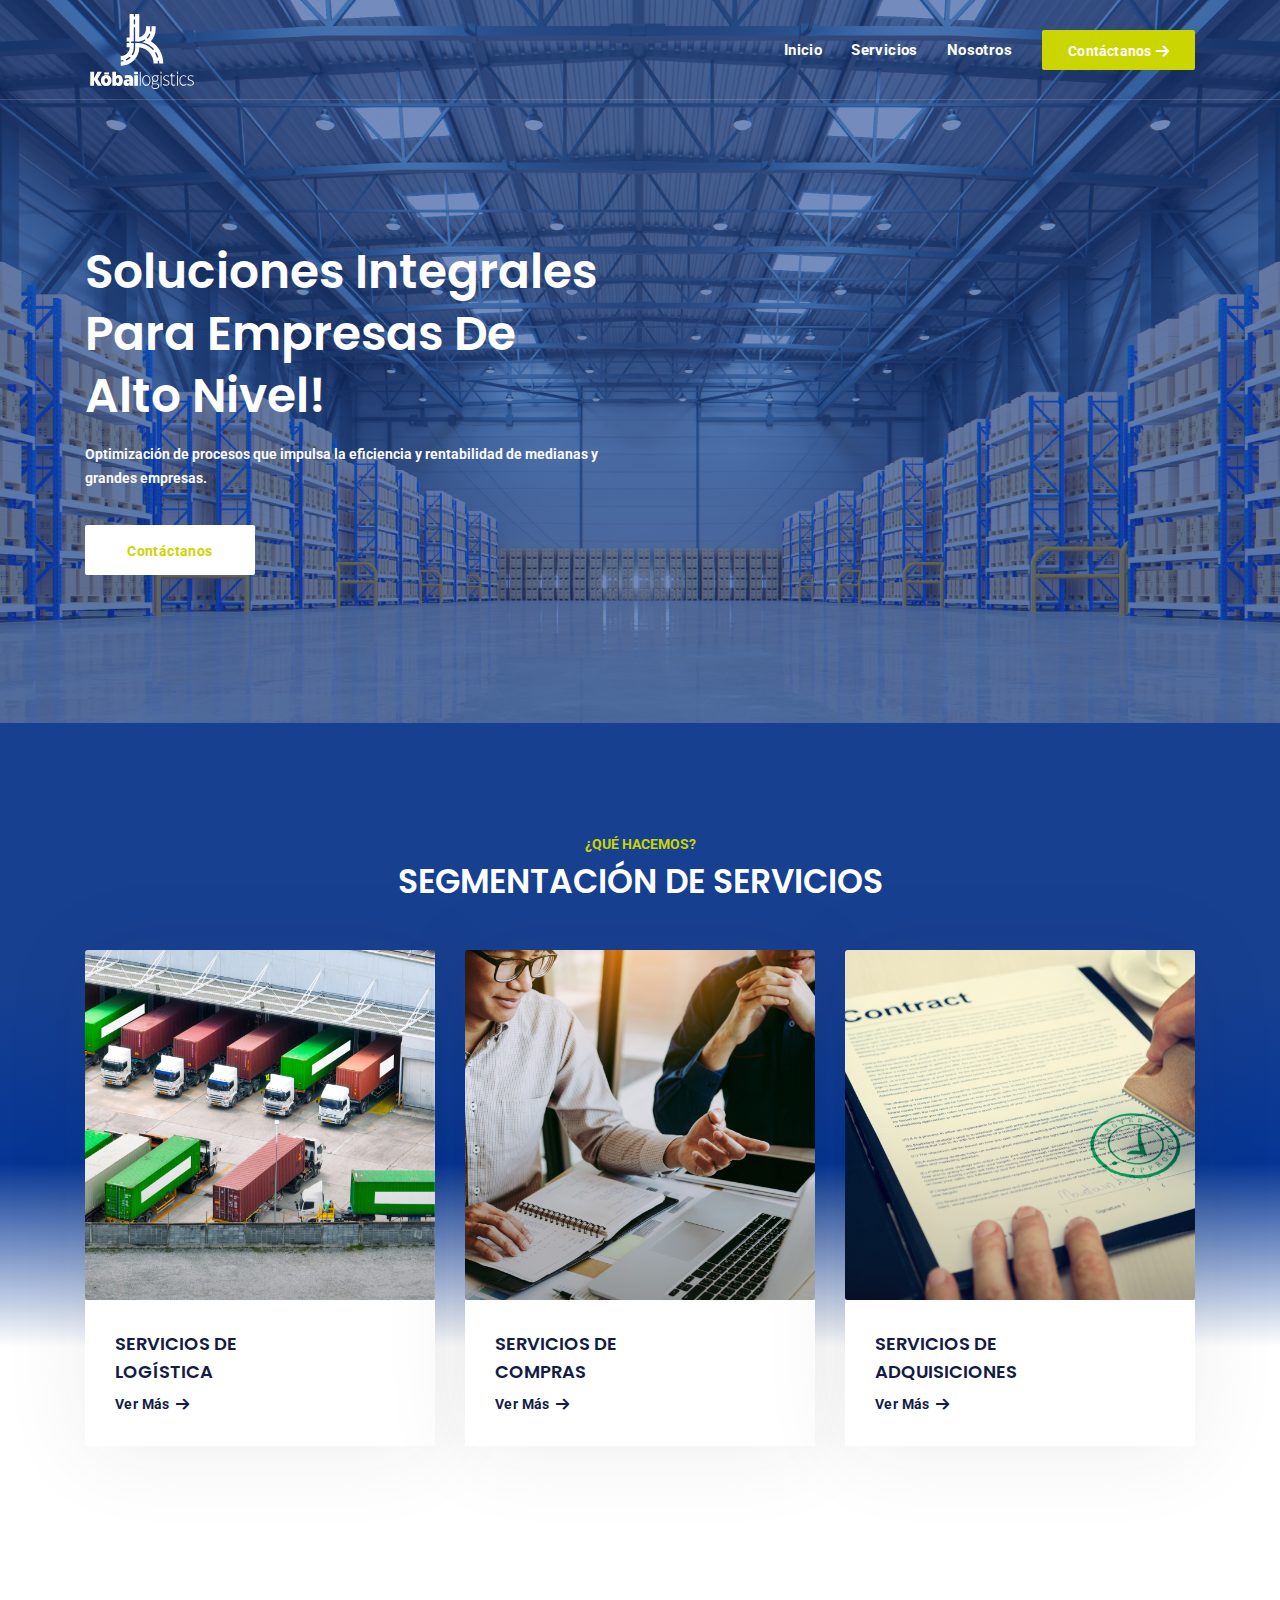
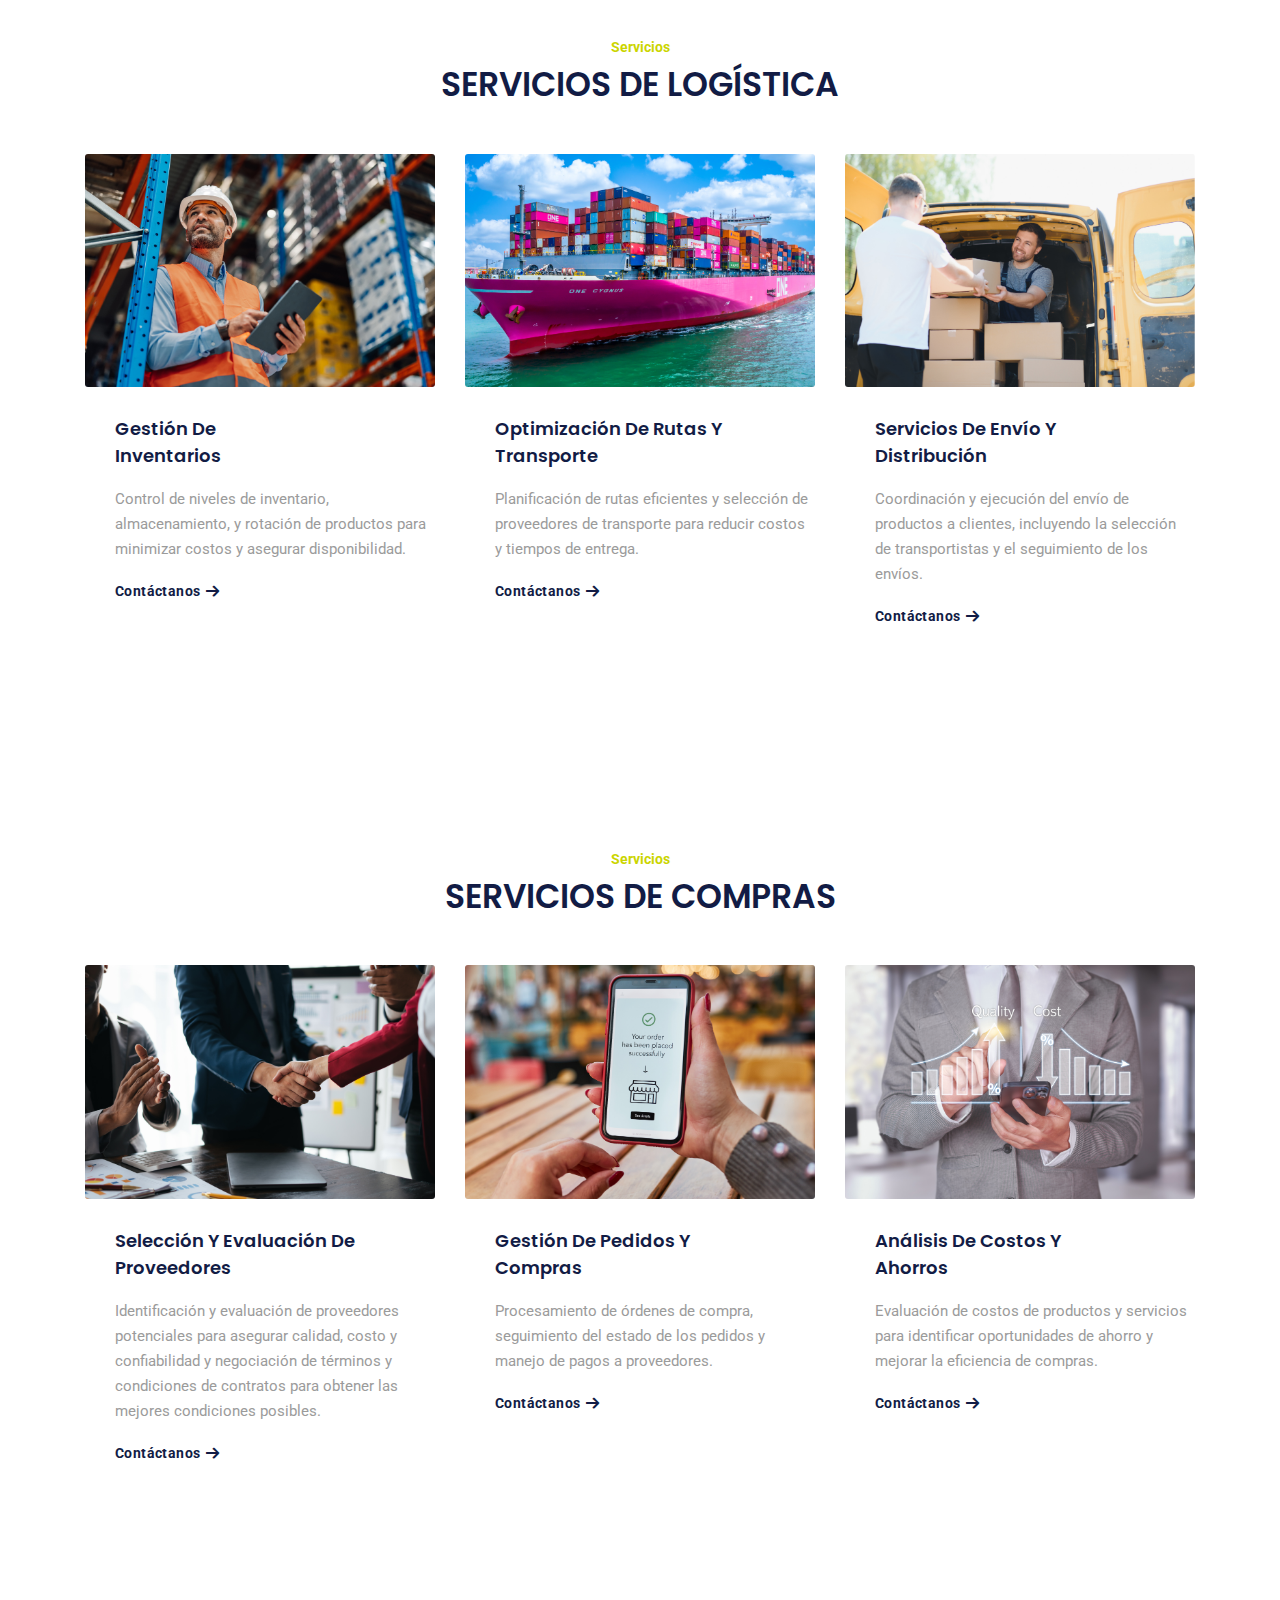
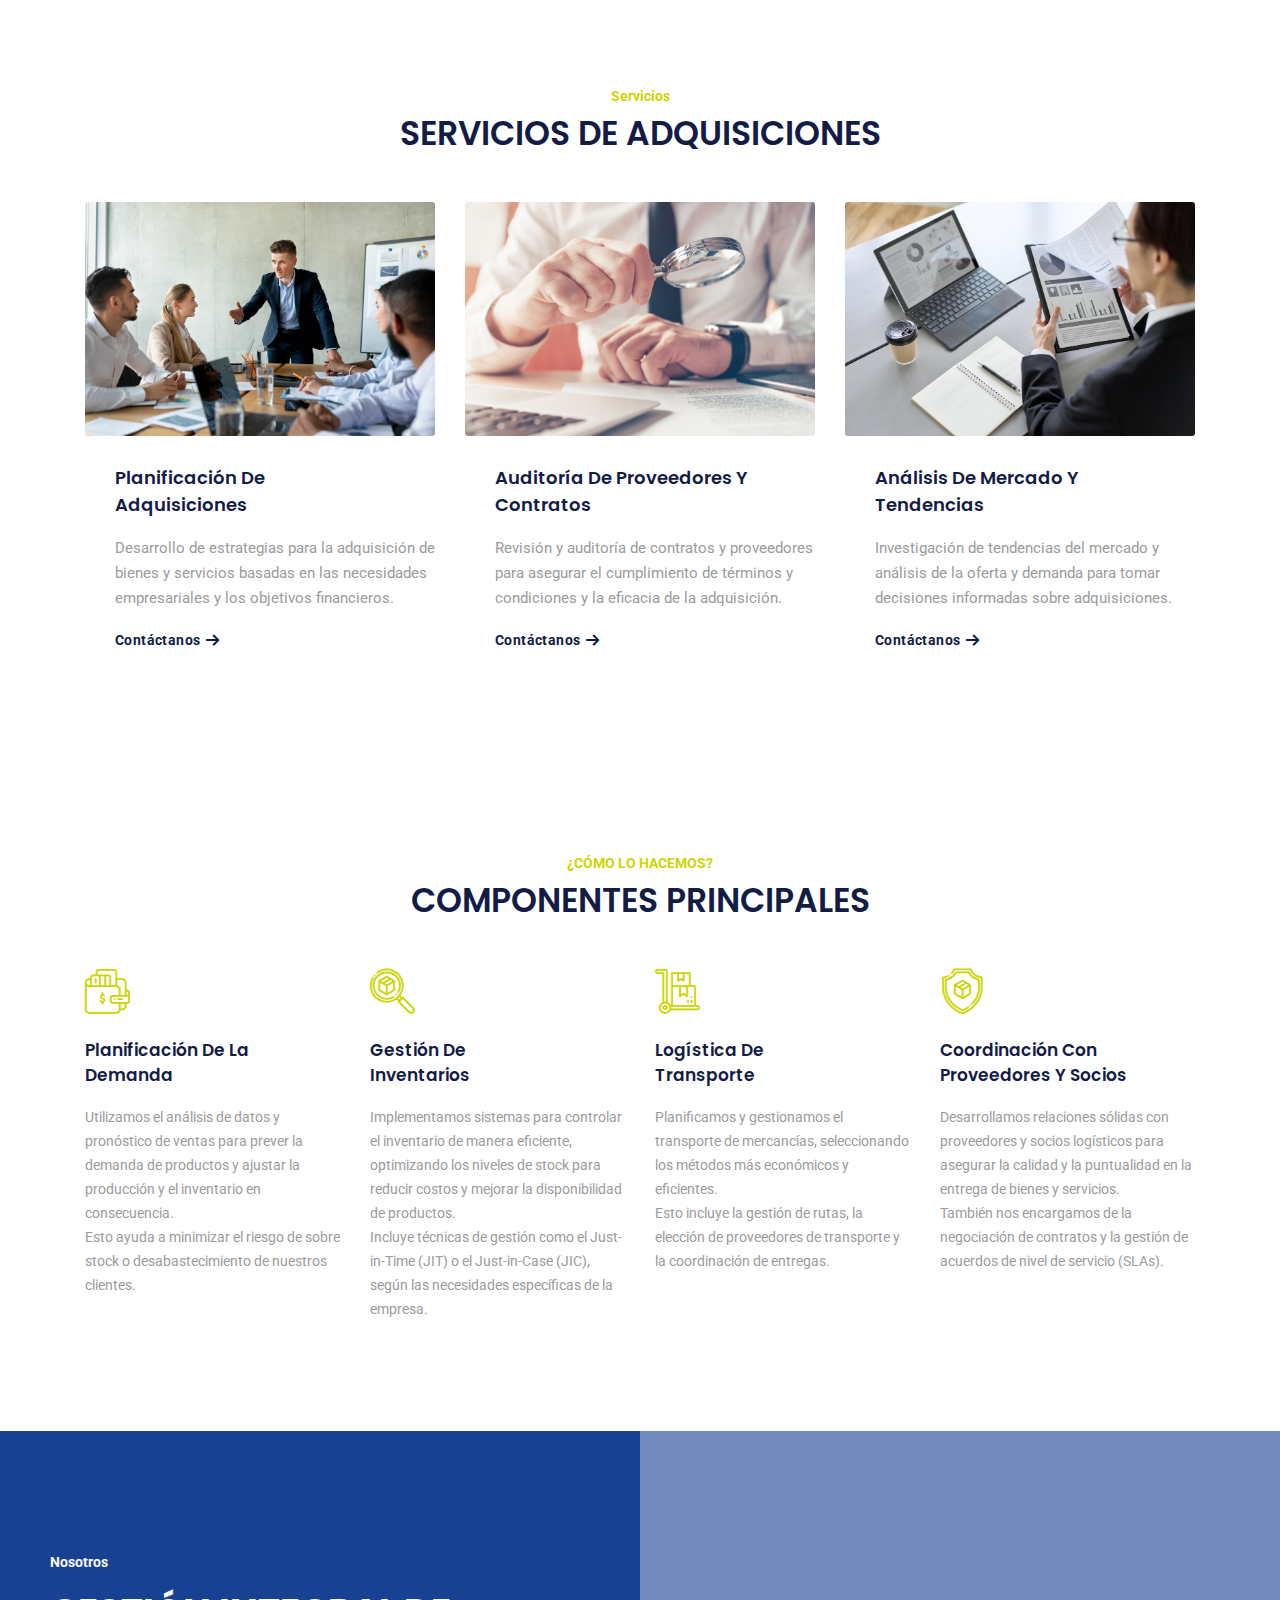
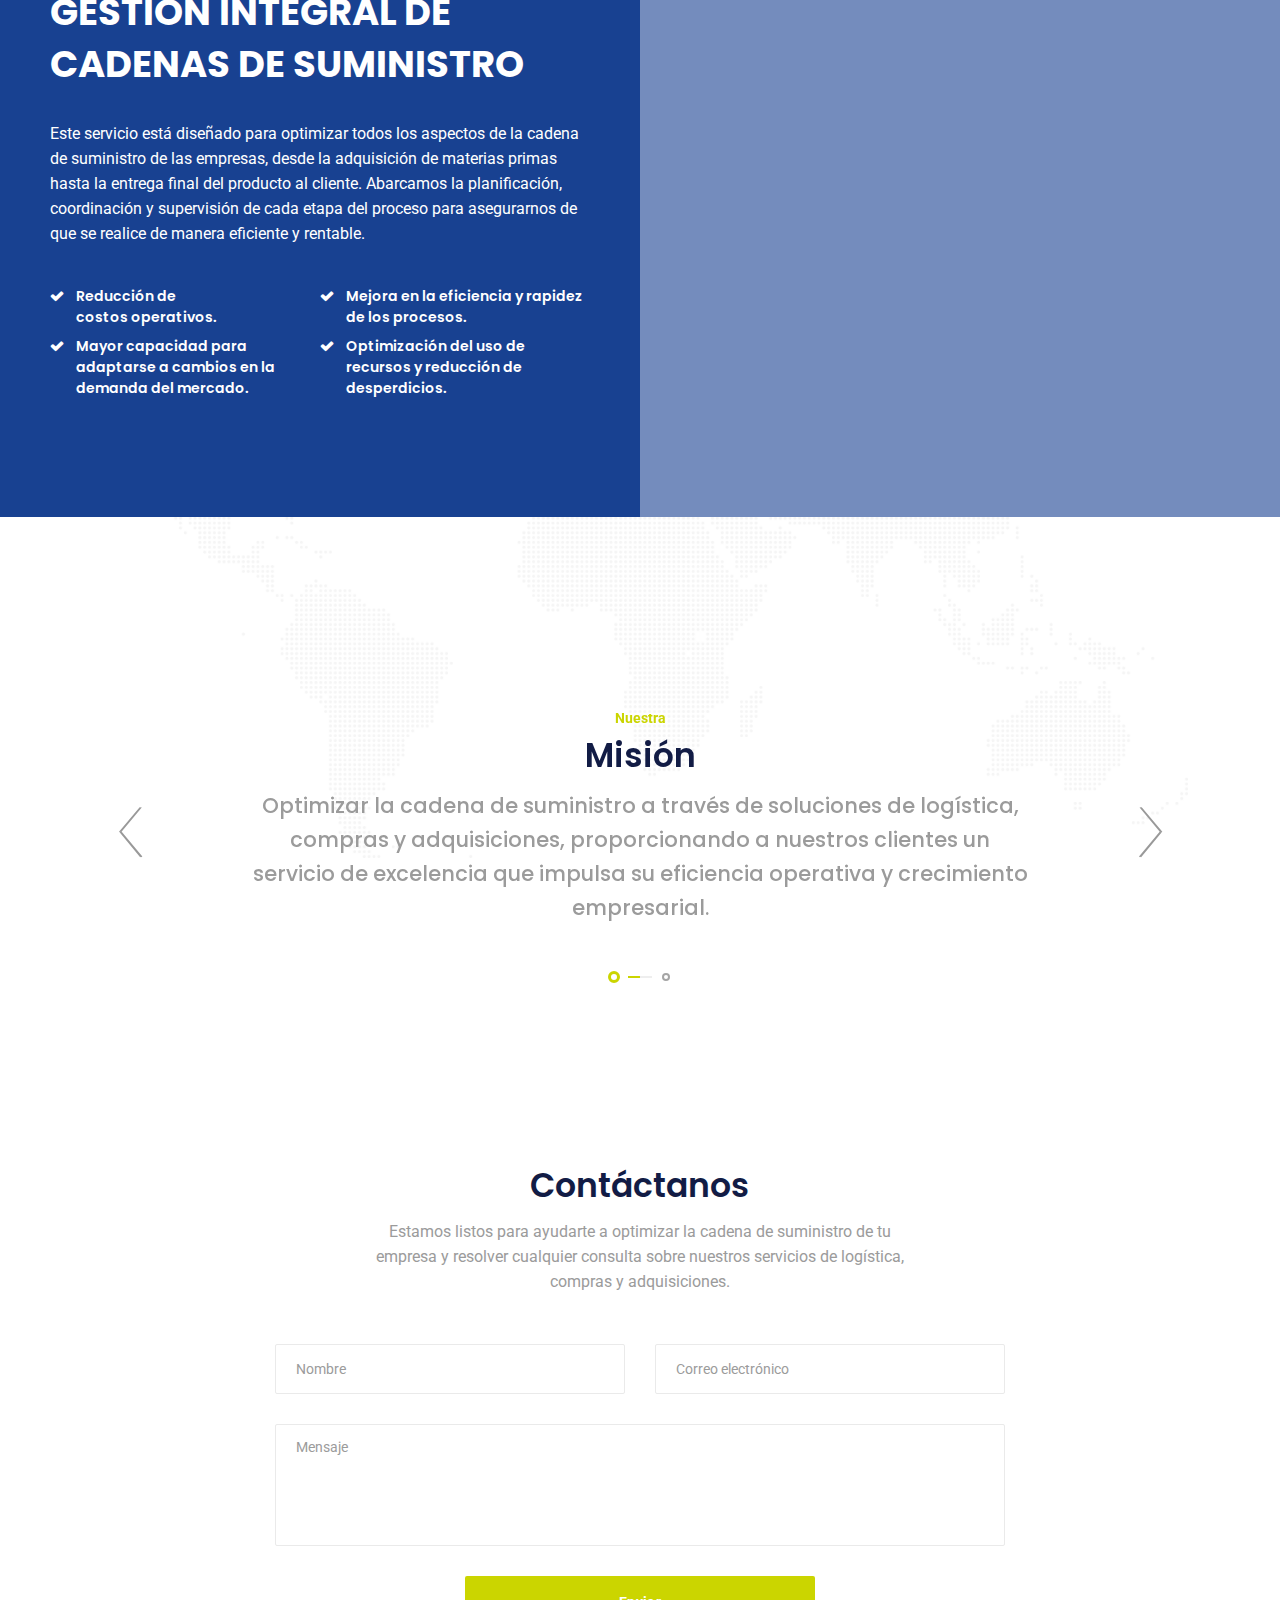
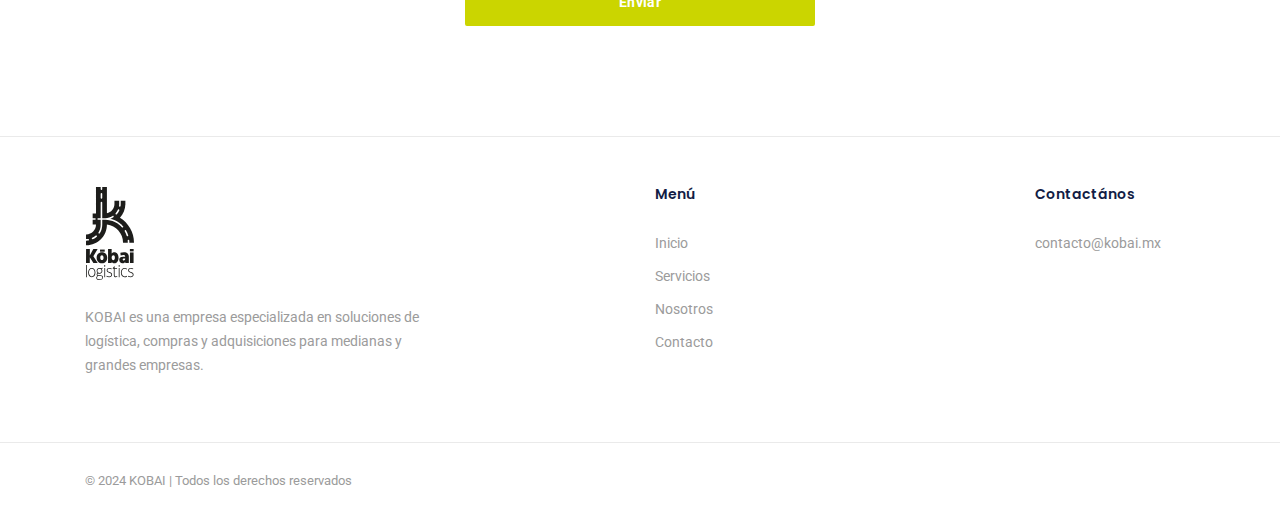
==== index.html @ d0065b86 "Merge branch 'main' of https://github.com/emahdev/Kobai" ====
<!DOCTYPE html>
<html lang="es">

<head>
  <meta charset="UTF-8" />
  <meta name="viewport" content="width=device-width, initial-scale=1.0" />
  <meta http-equiv="X-UA-Compatible" content="ie=edge" />

  <!-- ======== Page title ============ -->
  <title>KOBAI | LOGÍSTICA, COMPRAS Y ADQUISICIONES</title>

  <!-- Author & description -->
  <meta name="author" content="KOBAI | LOGÍSTICA, COMPRAS Y ADQUISICIONES">
  <meta name="description" content="KOBAI es una empresa especializada en soluciones de logística, compras y adquisiciones para medianas y grandes empresas. Optimizamos la cadena de suministro para reducir costos y mejorar la eficiencia operativa de nuestros clientes.">

 
  <!-- Favicons -->
  <link rel="apple-touch-icon" sizes="57x57" href="assets/images/favicon/apple-icon-57x57.png">
  <link rel="apple-touch-icon" sizes="60x60" href="assets/images/favicon/apple-icon-60x60.png">
  <link rel="apple-touch-icon" sizes="72x72" href="assets/images/favicon/apple-icon-72x72.png">
  <link rel="apple-touch-icon" sizes="76x76" href="assets/images/favicon/apple-icon-76x76.png">
  <link rel="apple-touch-icon" sizes="114x114" href="assets/images/favicon/apple-icon-114x114.png">
  <link rel="apple-touch-icon" sizes="120x120" href="assets/images/favicon/apple-icon-120x120.png">
  <link rel="apple-touch-icon" sizes="144x144" href="assets/images/favicon/apple-icon-144x144.png">
  <link rel="apple-touch-icon" sizes="152x152" href="assets/images/favicon/apple-icon-152x152.png">
  <link rel="apple-touch-icon" sizes="180x180" href="assets/images/favicon/apple-icon-180x180.png">
  <link rel="icon" type="image/png" sizes="192x192"  href="assets/images/favicon/android-icon-192x192.png">
  <link rel="icon" type="image/png" sizes="32x32" href="assets/images/favicon/favicon-32x32.png">
  <link rel="icon" type="image/png" sizes="96x96" href="assets/images/favicon/favicon-96x96.png">
  <link rel="icon" type="image/png" sizes="16x16" href="assets/images/favicon/favicon-16x16.png">
  <link rel="manifest" href="assets/images/favicon/manifest.json">
  <meta name="msapplication-TileColor" content="#ffffff">
  <meta name="msapplication-TileImage" content="assets/images/favicon/ms-icon-144x144.png">
  <meta name="theme-color" content="#ffffff">


  <link rel="stylesheet"
    href="https://fonts.googleapis.com/css?family=Roboto:400,500,700%7cPoppins:400,600,700&display=swap">
  <link rel="stylesheet" href="assets/css/libraries.css" />
  <link rel="stylesheet" href="assets/css/style.css" />
</head>

<body>
  <div class="wrapper">
    <!-- =========================
        Header
    =========================== -->
    <header id="header" class="header header-transparent">
      <nav class="navbar navbar-expand-lg sticky-navbar">
        <div class="container">
          <a class="navbar-brand" href="index.html">
            <img src="assets/images/logo/logo-light.svg" class="logo-light" alt="logo">
            <img src="assets/images/logo/logo-dark.svg" class="logo-dark" alt="logo">
          </a>
          <button class="navbar-toggler" type="button">
            <span class="menu-lines"><span></span></span>
          </button>
          <div class="collapse navbar-collapse" id="mainNavigation">
            <ul class="navbar-nav ml-auto">
              <li class="nav__item with-dropdown">
                <a href="index.html" class="dropdown-toggle nav__item-link">Inicio</a>
              </li><!-- /.nav-item -->
              <li class="nav__item with-dropdown">
                <a href="#servicios" class="dropdown-toggle nav__item-link">Servicios</a>
              </li><!-- /.nav-item -->
              <li class="nav__item with-dropdown">
                <a href="#nosotros" class="dropdown-toggle nav__item-link">Nosotros</a>
              </li><!-- /.nav-item -->
            </ul><!-- /.navbar-nav -->
          </div><!-- /.navbar-collapse -->
          <div class="navbar-modules">
            <ul class="modules__wrapper d-flex align-items-center list-unstyled">
              <li class="d-none d-lg-block">
                <a href="#contacto" class="module__btn btn__request btn">
                  <span>Contáctanos</span><i class="icon-arrow-right"></i>
                </a>
              </li>
            </ul><!-- /.modules-wrapper -->
          </div><!-- /.navbar-modules -->
        </div><!-- /.container -->
      </nav><!-- /.navabr -->
    </header><!-- /.Header -->

    <!-- ========================
       page title 
    =========================== -->
    <section id="page-title" class="page-title page-title-layout2 bg-overlay bg-parallax">
      <div class="bg-img"><img src="assets/images/page-titles/7.jpg" alt="background"></div>
      <div class="container">
        <div class="row">
          <div class="col-sm-12 col-md-12 col-lg-8">
            <h1 class="pagetitle__heading">Soluciones integrales <br> para empresas de <br> alto nivel!</h1>
            <p class="pagetitle__desc">Optimización de procesos que impulsa la eficiencia y rentabilidad de medianas y <br> grandes empresas.</p>
            <a href="#contacto" class="btn btn__white">Contáctanos</a>
          </div><!-- /.col-lg-12 -->
        </div><!-- /.row -->
      </div><!-- /.container -->
    </section><!-- /.page-title -->


    <!-- =========================== 
      SERVICIOS
    ============================= -->
    <section id="servicios" class="projects projects-grid projects-grid-layout2 pb-50">
      <div class="projects-bg bg-overlay bg-overlay-gradient-secondary-2">
        <div class=" bg-img"><img src="assets/images/backgrounds/4.jpg" alt="background"></div>
      </div>
      <div class="container">
        <div class="row">
          <div class="col-sm-12 col-md-12 col-lg-6 offset-lg-3">
            <div class="heading heading-white text-center mb-50">
              <span class="heading__subtitle color-theme">¿QUÉ HACEMOS?</span>
              <h2 class="heading__title">SEGMENTACIÓN DE SERVICIOS</h2>
              <!-- <p class="heading__desc">We presents the following case studies that exemplify the type of solutions and
                services we are providing across our customer base.</p> -->
            </div><!-- /.heading -->
          </div><!-- /.col-lg-6 -->
        </div><!-- /.row -->
        <div class="row">
          <!-- project item #1 -->
          <div class="col-sm-12 col-md-4 col-lg-4">
            <div class="project-item">
              <div class="project__img">
                <img src="assets/images/case-studies/grid/1.jpg" alt="project img">

              </div><!-- /.project-img -->
              <div class="project__content">
                <h4 class="project__title"><a href="#ser-log">SERVICIOS DE <br> LOGÍSTICA</a></h4>
                <!-- <p class="project__desc">Control de niveles de inventario, almacenamiento, y rotación de productos para minimizar costos y asegurar disponibilidad.</p> -->
                <a href="#ser-log" class="btn btn__secondary btn__link">
                  <span>Ver más</span><i class="icon-arrow-right"></i>
                </a>
              </div><!-- /.project-content -->
            </div><!-- /.project-item -->
          </div><!-- /.col-lg-4 -->
          <!-- project item #2 -->
          <div class="col-sm-12 col-md-4 col-lg-4">
            <div class="project-item">
              <div class="project__img">
                <img src="assets/images/case-studies/grid/2.jpg" alt="project img">

              </div><!-- /.project-img -->
              <div class="project__content">
                <h4 class="project__title"><a href="#ser-com">SERVICIOS DE <br> COMPRAS</a></h4>
                <!-- <p class="project__desc">Planificación de rutas de transporte eficientes y selección de proveedores de transporte para reducir costos y tiempos de entrega.</p> -->
                <a href="#ser-com" class="btn btn__secondary btn__link">
                  <span>Ver más</span><i class="icon-arrow-right"></i>
                </a>
              </div><!-- /.project-content -->
            </div><!-- /.project-item -->
          </div><!-- /.col-lg-4 -->
          <!-- project item #3 -->
          <div class="col-sm-12 col-md-4 col-lg-4">
            <div class="project-item">
              <div class="project__img">
                <img src="assets/images/case-studies/grid/3.jpg" alt="project img">

              </div><!-- /.project-img -->
              <div class="project__content">
                <h4 class="project__title"><a href="#ser-adq">SERVICIOS DE <br> ADQUISICIONES</a></h4>
                <!-- <p class="project__desc">Coordinación y ejecución del envío de productos a clientes, incluyendo la selección de transportistas y el seguimiento de los envíos.</p> -->
                <a href="#ser-adq" class="btn btn__secondary btn__link">
                  <span>Ver más</span><i class="icon-arrow-right"></i>
                </a>
              </div><!-- /.project-content -->
            </div><!-- /.project-item -->
          </div><!-- /.col-lg-4 -->
        </div><!-- /.row -->
      </div><!-- /.container -->
    </section><!-- /.projects Grid layout 2  -->

    <!-- ======================
      SERVICIOS DE LOGÍSTICA
    ========================= -->
    <section id="ser-log" class="blog blog-grid pb-60">
      <div class="container">
        <div class="row">
          <div class="col-sm-12 col-md-12 col-lg-6 offset-lg-3">
            <div class="heading text-center mb-50">
              <span class="heading__subtitle">Servicios</span>
              <h2 class="heading__title">SERVICIOS DE LOGÍSTICA</h2>
              <!-- <p class="heading__desc">Follow our latest news and thoughts which focuses exclusively on insight,
                industry trends, top news headlines.</p> -->
            </div><!-- /.heading -->
          </div><!-- /.col-lg-6 -->
        </div><!-- /.row -->
        <div class="row">
          <!-- Blog Item #1 -->
          <div class="col-sm-12 col-md-6 col-lg-4">
            <div class="blog-item">
              <div class="blog__img">
                <a href="#contacto">
                  <img src="assets/images/blog/grid/1.jpg" alt="blog image">
                </a>
              </div><!-- /.entry-img -->
              <div class="blog__content">

                <h4 class="blog__title"><a href="#contacto">Gestión de <br> Inventarios</a></h4>
                <p class="blog__desc">Control de niveles de inventario, almacenamiento, y rotación de productos para minimizar costos y asegurar disponibilidad.
                </p>
                <a href="#contacto" class="btn btn__secondary btn__link">
                  <span>Contáctanos</span><i class="icon-arrow-right"></i>
                </a>
              </div><!-- /.entry-content -->
            </div><!-- /.blog-item -->
          </div><!-- /.col-lg-4 -->
          <!-- Blog Item #2 -->
          <div class="col-sm-12 col-md-6 col-lg-4">
            <div class="blog-item">
              <div class="blog__img">
                <a href="#contacto">
                  <img src="assets/images/blog/grid/2.jpg" alt="blog image">
                </a>
              </div><!-- /.entry-img -->
              <div class="blog__content">
                <h4 class="blog__title"><a href="#contacto">Optimización de Rutas y <br> Transporte</a></h4>
                <p class="blog__desc">Planificación de rutas eficientes y selección de proveedores de transporte para reducir costos y tiempos de entrega.</p>
                <a href="#contacto" class="btn btn__secondary btn__link">
                  <span>Contáctanos</span><i class="icon-arrow-right"></i>
                </a>
              </div><!-- /.entry-content -->
            </div><!-- /.blog-item -->
          </div><!-- /.col-lg-4 -->
          <!-- Blog Item #3 -->
          <div class="col-sm-12 col-md-6 col-lg-4">
            <div class="blog-item">
              <div class="blog__img">
                <a href="#contacto">
                  <img src="assets/images/blog/grid/3.jpg" alt="blog image">
                </a>
              </div><!-- /.entry-img -->
              <div class="blog__content">
                <h4 class="blog__title"><a href="#contacto">Servicios de Envío y <br> Distribución</a></h4>
                <p class="blog__desc">Coordinación y ejecución del envío de productos a clientes, incluyendo la selección de transportistas y el seguimiento de los envíos.</p>
                <a href="#contacto" class="btn btn__secondary btn__link">
                  <span>Contáctanos</span><i class="icon-arrow-right"></i>
                </a>
              </div><!-- /.entry-content -->
            </div><!-- /.blog-item -->
          </div><!-- /.col-lg-4 -->
        </div><!-- /.row -->
      </div><!-- /.container -->
    </section>
    <!-- /.blog Grid -->


    <!-- ======================
      SERVICIOS DE COMPRAS
    ========================= -->
    <section id="ser-com" class="blog blog-grid pb-60">
      <div class="container">
        <div class="row">
          <div class="col-sm-12 col-md-12 col-lg-6 offset-lg-3">
            <div class="heading text-center mb-50">
              <span class="heading__subtitle">Servicios</span>
              <h2 class="heading__title">SERVICIOS DE COMPRAS</h2>
              <!-- <p class="heading__desc">Follow our latest news and thoughts which focuses exclusively on insight,
                industry trends, top news headlines.</p> -->
            </div><!-- /.heading -->
          </div><!-- /.col-lg-6 -->
        </div><!-- /.row -->
        <div class="row">
          <!-- Blog Item #1 -->
          <div class="col-sm-12 col-md-6 col-lg-4">
            <div class="blog-item">
              <div class="blog__img">
                <a href="#contacto">
                  <img src="assets/images/blog/grid-2/1.jpg" alt="blog image">
                </a>
              </div><!-- /.entry-img -->
              <div class="blog__content">

                <h4 class="blog__title"><a href="#contacto">Selección y Evaluación de <br> Proveedores</a></h4>
                <p class="blog__desc">Identificación y evaluación de proveedores potenciales para asegurar calidad, costo y confiabilidad y negociación de términos y condiciones de contratos para obtener las mejores condiciones posibles.
                </p>
                <a href="#contacto" class="btn btn__secondary btn__link">
                  <span>Contáctanos</span><i class="icon-arrow-right"></i>
                </a>
              </div><!-- /.entry-content -->
            </div><!-- /.blog-item -->
          </div><!-- /.col-lg-4 -->
          <!-- Blog Item #2 -->
          <div class="col-sm-12 col-md-6 col-lg-4">
            <div class="blog-item">
              <div class="blog__img">
                <a href="#contacto">
                  <img src="assets/images/blog/grid-2/2.jpg" alt="blog image">
                </a>
              </div><!-- /.entry-img -->
              <div class="blog__content">
                <h4 class="blog__title"><a href="#contacto">Gestión de Pedidos y <br> Compras</a></h4>
                <p class="blog__desc">Procesamiento de órdenes de compra, seguimiento del estado de los pedidos y manejo de pagos a proveedores.</p>
                <a href="#contacto" class="btn btn__secondary btn__link">
                  <span>Contáctanos</span><i class="icon-arrow-right"></i>
                </a>
              </div><!-- /.entry-content -->
            </div><!-- /.blog-item -->
          </div><!-- /.col-lg-4 -->
          <!-- Blog Item #3 -->
          <div class="col-sm-12 col-md-6 col-lg-4">
            <div class="blog-item">
              <div class="blog__img">
                <a href="#contacto">
                  <img src="assets/images/blog/grid-2/3.jpg" alt="blog image">
                </a>
              </div><!-- /.entry-img -->
              <div class="blog__content">
                <h4 class="blog__title"><a href="#contacto">Análisis de Costos y <br> Ahorros</a></h4>
                <p class="blog__desc">Evaluación de costos de productos y servicios para identificar oportunidades de ahorro y mejorar la eficiencia de compras.</p>
                <a href="#contacto" class="btn btn__secondary btn__link">
                  <span>Contáctanos</span><i class="icon-arrow-right"></i>
                </a>
              </div><!-- /.entry-content -->
            </div><!-- /.blog-item -->
          </div><!-- /.col-lg-4 -->
        </div><!-- /.row -->
      </div><!-- /.container -->
    </section>
    <!-- /.blog Grid -->


    <!-- ======================
      SERVICIOS DE ADQUISICIONES
    ========================= -->
    <section id="ser-adq" class="blog blog-grid pb-60">
      <div class="container">
        <div class="row">
          <div class="col-sm-12 col-md-12 col-lg-6 offset-lg-3">
            <div class="heading text-center mb-50">
              <span class="heading__subtitle">Servicios</span>
              <h2 class="heading__title">SERVICIOS DE ADQUISICIONES</h2>
              <!-- <p class="heading__desc">Follow our latest news and thoughts which focuses exclusively on insight,
                industry trends, top news headlines.</p> -->
            </div><!-- /.heading -->
          </div><!-- /.col-lg-6 -->
        </div><!-- /.row -->
        <div class="row">
          <!-- Blog Item #1 -->
          <div class="col-sm-12 col-md-6 col-lg-4">
            <div class="blog-item">
              <div class="blog__img">
                <a href="#contacto">
                  <img src="assets/images/blog/grid-3/1.jpg" alt="blog image">
                </a>
              </div><!-- /.entry-img -->
              <div class="blog__content">

                <h4 class="blog__title"><a href="#contacto">Planificación de <br> Adquisiciones</a></h4>
                <p class="blog__desc">Desarrollo de estrategias para la adquisición de bienes y servicios basadas en las necesidades empresariales y los objetivos financieros.
                </p>
                <a href="#contacto" class="btn btn__secondary btn__link">
                  <span>Contáctanos</span><i class="icon-arrow-right"></i>
                </a>
              </div><!-- /.entry-content -->
            </div><!-- /.blog-item -->
          </div><!-- /.col-lg-4 -->
          <!-- Blog Item #2 -->
          <div class="col-sm-12 col-md-6 col-lg-4">
            <div class="blog-item">
              <div class="blog__img">
                <a href="#contacto">
                  <img src="assets/images/blog/grid-3/2.jpg" alt="blog image">
                </a>
              </div><!-- /.entry-img -->
              <div class="blog__content">
                <h4 class="blog__title"><a href="#contacto">Auditoría de Proveedores y <br> Contratos</a></h4>
                <p class="blog__desc">Revisión y auditoría de contratos y proveedores para asegurar el cumplimiento de términos y condiciones y la eficacia de la adquisición.</p>
                <a href="#contacto" class="btn btn__secondary btn__link">
                  <span>Contáctanos</span><i class="icon-arrow-right"></i>
                </a>
              </div><!-- /.entry-content -->
            </div><!-- /.blog-item -->
          </div><!-- /.col-lg-4 -->
          <!-- Blog Item #3 -->
          <div class="col-sm-12 col-md-6 col-lg-4">
            <div class="blog-item">
              <div class="blog__img">
                <a href="#contacto">
                  <img src="assets/images/blog/grid-3/3.jpg" alt="blog image">
                </a>
              </div><!-- /.entry-img -->
              <div class="blog__content">
                <h4 class="blog__title"><a href="#contacto">Análisis de Mercado y <br> Tendencias</a></h4>
                <p class="blog__desc">Investigación de tendencias del mercado y análisis de la oferta y demanda para tomar decisiones informadas sobre adquisiciones.</p>
                <a href="#contacto" class="btn btn__secondary btn__link">
                  <span>Contáctanos</span><i class="icon-arrow-right"></i>
                </a>
              </div><!-- /.entry-content -->
            </div><!-- /.blog-item -->
          </div><!-- /.col-lg-4 -->
        </div><!-- /.row -->
      </div><!-- /.container -->
    </section>
    <!-- /.blog Grid -->


    <!-- =========================== 
      como lo hacemos?
    ============================= -->
    <section id="fancyboxLayout1" class="fancybox-layout1 pt-90 pb-50">
      <div class="heading text-center mb-50">
        <span class="heading__subtitle">¿CÓMO LO HACEMOS?</span>
        <h2 class="heading__title">COMPONENTES PRINCIPALES</h2>
        <!-- <p class="heading__desc">Follow our latest news and thoughts which focuses exclusively on insight,
          industry trends, top news headlines.</p> -->
      </div><!-- /.heading -->
      <div class="container">
        <div class="row">
          <!-- fancybox item #1 -->
          <div class="col-sm-12 col-md-6 col-lg-3">
            <div class="fancybox-item">
              <div class="fancybox__icon">
                <i class="icon-wallet"></i>
              </div><!-- /.fancybox-icon -->
              <div class="fancybox__content">
                <h4 class="fancybox__title">Planificación de la <br> Demanda</h4>
                <p class="fancybox__desc">Utilizamos el análisis de datos y pronóstico de ventas para prever la demanda de productos y ajustar la producción y el inventario en consecuencia. <br> Esto ayuda a minimizar el riesgo de sobre stock o desabastecimiento de nuestros clientes.</p>
              </div><!-- /.fancybox-content -->
            </div><!-- /.fancybox-item -->
          </div><!-- /.col-lg-3 -->
          <!-- fancybox item #2 -->
          <div class="col-sm-12 col-md-6 col-lg-3">
            <div class="fancybox-item">
              <div class="fancybox__icon">
                <i class="icon-search"></i>
              </div><!-- /.fancybox-icon -->
              <div class="fancybox__content">
                <h4 class="fancybox__title">Gestión de <br> Inventarios</h4>
                <p class="fancybox__desc">Implementamos sistemas para controlar el inventario de manera eficiente, optimizando los niveles de stock para reducir costos y mejorar la disponibilidad de productos. <br> Incluye técnicas de gestión como el Just-in-Time (JIT) o el Just-in-Case (JIC), según las necesidades específicas de la empresa.</p>
              </div><!-- /.fancybox-content -->
            </div><!-- /.fancybox-item -->
          </div><!-- /.col-lg-3 -->
          <!-- fancybox item #3 -->
          <div class="col-sm-12 col-md-6 col-lg-3">
            <div class="fancybox-item">
              <div class="fancybox__icon">
                <i class="icon-trolley"></i>
              </div><!-- /.fancybox-icon -->
              <div class="fancybox__content">
                <h4 class="fancybox__title">Logística de <br> Transporte</h4>
                <p class="fancybox__desc">Planificamos y gestionamos el transporte de mercancías, seleccionando los métodos más económicos y eficientes. <br> Esto incluye la gestión de rutas, la elección de proveedores de transporte y la coordinación de entregas.</p>
              </div><!-- /.fancybox-content -->
            </div><!-- /.fancybox-item -->
          </div><!-- /.col-lg-3 -->
          <!-- fancybox item #4 -->
          <div class="col-sm-12 col-md-6 col-lg-3">
            <div class="fancybox-item">
              <div class="fancybox__icon">
                <i class="icon-package-6"></i>
              </div><!-- /.fancybox-icon -->
              <div class="fancybox__content">
                <h4 class="fancybox__title">Coordinación con <br> Proveedores y Socios</h4>
                <p class="fancybox__desc">Desarrollamos relaciones sólidas con proveedores y socios logísticos para asegurar la calidad y la puntualidad en la entrega de bienes y servicios. <br> También nos encargamos de la negociación de contratos y la gestión de acuerdos de nivel de servicio (SLAs).</p>
              </div><!-- /.fancybox-content -->
            </div><!-- /.fancybox-item -->
          </div><!-- /.col-lg-3 -->
        </div><!-- /.row -->
      </div><!-- /.container -->
    </section><!-- /.fancybox Layout1 -->


    <!-- ========================= 
         NOSOTROS
    =========================  -->
    <section id="nosotros" class="banner banner-2 p-0">
      <div class="container-fluid col-padding-0">
        <div class="row">
          <div class="col-sm-12 col-md-12 col-lg-6 bg-theme">
            <div class="inner-padding">
              <div class="heading heading-3 heading-white mb-40">
                <p class="heading__subtitle">Nosotros</p>
                <h2 class="heading__title">GESTIÓN INTEGRAL DE CADENAS DE SUMINISTRO</h2>
                <p class="heading__desc">Este servicio está diseñado para optimizar todos los aspectos de la cadena de suministro de las empresas, desde la adquisición de materias primas hasta la entrega final del producto al cliente. Abarcamos la planificación, coordinación y supervisión de cada etapa del proceso para asegurarnos de que se realice de manera eficiente y rentable.</p>
              </div><!-- /.heading -->
              <ul class="list-unstyled list-items list-items-white">
                <li>Reducción de <br> costos operativos.</li>
                <li>Mejora en la eficiencia y rapidez de los procesos.</li>
                <li>Mayor capacidad para adaptarse a cambios en la demanda del mercado.</li>
                <li>Optimización del uso de recursos y reducción de desperdicios.</li>
              </ul>
            </div>
          </div><!-- /.col-lg-6 -->
          <div class="col-sm-12 col-md-12 col-lg-6 background-banner bg-overlay bg-parallax">
            <div class="bg-img"><img src="assets/images/banners/5.jpg" alt="background"></div>
          </div><!-- /.col-lg-6 -->
        </div><!-- /.row -->
      </div><!-- /.container -->
    </section><!-- /.Banner 2 -->




    <!-- ========================= 
            Mision y vision
    =========================  -->
    <section id="testimonial" class="testimonial testimonial-1 text-center pb-70">
      <div class="bg-img"><img src="assets/images/backgrounds/2.png" alt="background"></div>
      <div class="container">
        <div class="row">
          <div class="col-sm-12 col-md-12 col-lg-6 offset-lg-3">
            <div class="heading mb-50">
              <!-- <span class="heading__subtitle">Nuestra</span> -->
              <!-- <h2 class="heading__title">Misión y Visión</h2> -->
            </div><!-- /.heading -->
          </div><!-- /.col-lg-6 -->
        </div><!-- /.row -->
        <div class="row">
          <div class="col-sm-12 col-md-12 col-lg-10 offset-lg-1">
            <div class="carousel owl-carousel carousel-arrows carousel-dots" data-slide="1" data-slide-md="1"
              data-slide-sm="1" data-autoplay="true" data-nav="true" data-dots="true" data-space="0" data-loop="true"
              data-speed="800">
              <!-- Testimonial #1 -->
              <div class=" testimonial-item">
                <div class="testimonial__content">
                  <span class="heading__subtitle">Nuestra</span>
                  <h2 class="heading__title">Misión</h2>
                  <p class="testimonial__desc">Optimizar la cadena de suministro a través de soluciones de logística, compras y adquisiciones, proporcionando a nuestros clientes un servicio de excelencia que impulsa su eficiencia operativa y crecimiento empresarial.</p>
                </div><!-- /.testimonial-content -->
              </div><!-- /. testimonial-item -->
              <!-- Testimonial #2 -->
              <div class=" testimonial-item">
                <div class="testimonial__content">
                  <span class="heading__subtitle">Nuestra</span>
                  <h2 class="heading__title">Visión</h2>
                  <p class="testimonial__desc">Liderar la evolución del sector, aportando valor agregado que no solo satisfaga las necesidades actuales de nuestros clientes, sino que también anticipe y adapte a los desafíos futuros del mercado.</p>
                </div><!-- /.testimonial-content -->
              </div><!-- /. testimonial-item -->
            </div>
          </div><!-- /.col-lg-12 -->
        </div><!-- /.row -->
      </div><!-- /.container -->
    </section><!-- /.testimonial1 -->


    <!-- ==========================
        contacto
    =========================== -->
    <section id="contacto" class="contact contact-3">
      <div class="container">
        <div class="row">
          <div class="col-sm-12 col-md-12 col-lg-6 offset-lg-3">
            <div class="heading text-center mb-50">
              <!-- <span class="heading__subtitle">Our Locations</span> -->
              <h2 class="heading__title">Contáctanos</h2>
              <p class="heading__desc">Estamos listos para ayudarte a optimizar la cadena de suministro de tu empresa y resolver cualquier consulta sobre nuestros servicios de logística, compras y adquisiciones.</p>
            </div><!-- /.heading -->
          </div><!-- /.col-lg-6 -->
        </div><!-- /.row -->
        <div class="row">
          <div class="col-sm-12 col-md-12 col-lg-8 offset-lg-2">
            <form method="post" action="assets/php/contact.php" id="contactForm">
              <div class="row">
                <div class="col-sm-6 col-md-6 col-lg-6">
                  <div class="form-group"><input type="text" class="form-control" id="contact-name" name="contact-name"
                      placeholder="Nombre" required></div>
                </div><!-- /.col-lg-6 -->
                <div class="col-sm-6 col-md-6 col-lg-6">
                  <div class="form-group"><input type="email" class="form-control" id="contact-email"
                      name="contact-email" placeholder="Correo electrónico" required></div>
                </div><!-- /.col-lg-6 -->
              </div><!-- /.row -->
              <div class="row">
                <div class="col-sm-12 col-md-12 col-lg-12">
                  <div class="form-group">
                    <textarea class="form-control" placeholder="Mensaje" id="contact-message"
                      name="contact-message" required></textarea>
                  </div>
                </div><!-- /.col-lg-12 -->
              </div><!-- /.row -->
              <div class="row">
                <div class="col-sm-12 col-md-12 col-lg-6 offset-lg-3">
                  <button type="submit" class="btn btn__secondary btn__hover3 btn__block">Enviar</button>
                </div><!-- /.col-lg-12 -->
              </div><!-- /.row -->
            </form>
          </div><!-- /.col-lg-8 -->
        </div><!-- /.row -->
      </div><!-- /.container -->
    </section><!-- /.contact 3 -->



    <!-- ========================
      Footer
    ========================== -->
    <footer id="footer" class="footer">
      <div class="footer-top">
        <div class="container">
          <div class="row">

            <div class="col-sm-12 col-md-12 col-lg-4 footer__widget footer__widget-about">
              <div class="footer__widget-content">
                <img src="assets/images/logo/logo-small.svg" alt="logo" class="footer-logo">
                <!-- <p>KOBAI es una empresa especializada en soluciones de logística, compras y adquisiciones para medianas y grandes empresas. Optimizamos la cadena de suministro para reducir costos y mejorar la eficiencia operativa de nuestros clientes.</p> -->
                <p>KOBAI es una empresa especializada en soluciones de logística, compras y adquisiciones para medianas y grandes empresas.</p>
              </div>
            </div><!-- /.col-lg-4 -->

            <div class="col-6 col-sm-6 col-md-3 col-lg-2 footer__widget footer__widget-nav">
            </div><!-- /.col-lg-2 -->

            <div class="col-6 col-sm-6 col-md-3 col-lg-2 footer__widget footer__widget-nav">
              <h6 class="footer__widget-title">Menú</h6>
              <div class="footer__widget-content">
                <nav>
                  <ul class="list-unstyled">
                    <li><a href="index.html">Inicio</a></li>
                    <li><a href="#servicios">Servicios</a></li>
                    <li><a href="#nosotros">Nosotros</a></li>
                    <li><a href="#contacto">Contacto</a></li>
                  </ul>
                </nav>
              </div><!-- /.footer-widget-content -->
            </div><!-- /.col-lg-2 -->
            
            <div class="col-6 col-sm-6 col-md-3 col-lg-2 footer__widget footer__widget-nav">
            </div><!-- /.col-lg-2 -->

            <div class="col-6 col-sm-6 col-md-3 col-lg-2 footer__widget footer__widget-nav">
              <h6 class="footer__widget-title">Contactános</h6>
              <div class="footer__widget-content">
                <nav>
                  <ul class="list-unstyled">
                    <!-- <li><p>Correo electrónico:</p></li> -->
                    <li><a href="mailto:contacto@kobai.mx">contacto@kobai.mx</a></li>
                  </ul>
                </nav>
              </div><!-- /.footer-widget-content -->
            </div><!-- /.col-lg-2 -->

          </div><!-- /.row -->
        </div><!-- /.container -->
      </div><!-- /.footer-top -->
      <div class="footer-bottom">
        <div class="container">
          <div class="row align-items-center">
            <div class="col-sm-12 col-md-6 col-lg-6">
              <div class="footer__copyright">
                <span>&copy; 2024 KOBAI | Todos los derechos reservados</span>
              </div><!-- /.Footer-copyright -->
            </div><!-- /.col-lg-6 -->
            <div class="col-sm-12 col-md-6 col-lg-6">
            </div><!-- /.col-lg-6 -->
          </div><!-- /.row -->
        </div><!-- /.container -->
      </div><!-- /.Footer-bottom -->
    </footer><!-- /.Footer -->

    <div class="module__search-container">
      <i class="fa fa-times close-search"></i>
      <form class="module__search-form">
        <input type="text" class="search__input" placeholder="Type Words Then Enter">
        <button class="module__search-btn"><i class="fa fa-search"></i></button>
      </form>
    </div><!-- /.module-search-container -->

    <button id="scrollTopBtn"><i class="fa fa-long-arrow-up"></i></button>
  </div><!-- /.wrapper -->

  <script src="assets/js/jquery-3.3.1.min.js"></script>
  <script src="assets/js/plugins.js"></script>
  <script src="assets/js/main.js"></script>
</body>

</html>
---- assets/css/style.css ----
/*---------------------------
      Table of Contents
    -------------------------

    01- Global Styles
    02- Helper Classes
    03- Background & Colors
    04- Typography
    05- page title 
    06- Buttons
    07- Forms
    08- Tabs
    09- Icons
    10- Breadcrumb
    11- Pagination
    12- Lists
    13- Alerts
    14- Animations
    15- Header & Navbar 
    16- Accordions
    17- Dividers
    18- Footer
    19- Request quote
    20- Carousel
    21- Slider
    22- Video
    23- Features
    24- Fancybox
    25- Projects
    26- Team
    27- Testimonials
    28- Call To Action
    29- Clients
    30- Blog
    31- Contact
    32- Pricing
    33- Counters
    34- Services
    35- Sidebar
    36- About
    37- Banners
    38- Careers
    39- Progress Bars
    40- Maps

----------------------------*/
/*--------------------------
      Global Styles
---------------------------*/
html,
body {
  overflow-x: hidden;
}

body {
  background-color: #ffffff;
  font-family: "Roboto", sans-serif;
  font-size: 15px;
  font-weight: 400;
  color: #9b9b9b;
  -webkit-font-smoothing: antialiased;
  -moz-osx-font-smoothing: grayscale;
}

::selection {
  background-color: #ff5e14;
  color: #ffffff;
}

a {
  color: #ff5e14;
  transition: color 0.3s ease;
  -webkit-transition: color 0.3s ease;
  -moz-transition: color 0.3s ease;
  -ms-transition: color 0.3s ease;
  -o-transition: color 0.3s ease;
}

a:hover {
  color: #ad3600;
  text-decoration: none;
}

section {
  position: relative;
  padding-top: 110px;
  padding-bottom: 110px;
}

img {
  max-width: 100%;
}

/*-------------------------
     RESET Default Styles
 --------------------------*/
*,
p,
h1,
h2,
h3,
h4,
h5,
h6,
ul,
ol,
li {
  margin: 0;
  padding: 0;
}

*,
:active,
:focus {
  outline: none;
}

ul,
ol {
  list-style: none;
}

button {
  border: none;
}

button,
button:focus,
.btn.focus,
.btn:focus,
.form-control,
.form-control:focus {
  outline: none;
  background-color: transparent;
  -webkit-box-shadow: none;
  -moz-box-shadow: none;
  -ms-box-shadow: none;
  -o-box-shadow: none;
  box-shadow: none;
}

textarea {
  resize: none;
}

select {
  background-color: transparent;
}

hr {
  border-top: 2px solid #eaeaea;
}

/*----------------------------
      Helper Classes
----------------------------*/
.col-padding-0>.row {
  margin: 0;
}

.col-padding-0,
.col-padding-0>.row>[class*=col-] {
  padding: 0;
}

.inner-padding {
  padding: 120px 70px;
}

.width-auto {
  width: auto !important;
}

.fz-16 {
  font-size: 16px;
}

.font-secondary {
  font-family: "Roboto", sans-serif;
}

.lh-1 {
  line-height: 1 !important;
}

.vh-100 {
  height: 100vh !important;
}

.list-inline>li {
  display: inline-block;
}

.align-v {
  display: flex;
  align-items: center;
}

.align-v-h {
  display: flex;
  justify-content: center;
  align-items: center;
}

.border-top {
  border-top: 1px solid #eaeaea !important;
}

.border-bottom {
  border-bottom: 1px solid #eaeaea !important;
}

.flex-1 {
  flex: 1;
}

@media (min-width: 992px) {
  .col-lg-5th {
    -ms-flex: 0 0 20%;
    flex: 0 0 20%;
    max-width: 20%;
  }
}

/*  margin Top */
.mt-0 {
  margin-top: 0 !important;
}

.mt-5 {
  margin-top: 5px !important;
}

.mt-10 {
  margin-top: 10px !important;
}

.mt-20 {
  margin-top: 20px !important;
}

.mt-30 {
  margin-top: 30px !important;
}

.mt-40 {
  margin-top: 40px !important;
}

.mt-50 {
  margin-top: 50px !important;
}

.mt-60 {
  margin-top: 60px !important;
}

.mt-70 {
  margin-top: 70px !important;
}

.mt-80 {
  margin-top: 80px !important;
}

.mt-90 {
  margin-top: 90px !important;
}

.mt-100 {
  margin-top: 100px !important;
}

/* Margin Bottom */
.mb-0 {
  margin-bottom: 0 !important;
}

.mb-5 {
  margin-bottom: 5px !important;
}

.mb-10 {
  margin-bottom: 10px !important;
}

.mb-20 {
  margin-bottom: 20px !important;
}

.mb-25 {
  margin-bottom: 25px !important;
}

.mb-30 {
  margin-bottom: 30px !important;
}

.mb-40 {
  margin-bottom: 40px !important;
}

.mb-45 {
  margin-bottom: 45px !important;
}

.mb-50 {
  margin-bottom: 50px !important;
}

.mb-60 {
  margin-bottom: 60px !important;
}

.mb-70 {
  margin-bottom: 70px !important;
}

.mb-80 {
  margin-bottom: 80px !important;
}

.mb-90 {
  margin-bottom: 90px !important;
}

.mb-100 {
  margin-bottom: 100px !important;
}

.mt--100 {
  margin-top: -100px;
}

/* Margin Right */
.mr-0 {
  margin-right: 0 !important;
}

.mr-20 {
  margin-right: 20px !important;
}

.mr-30 {
  margin-right: 30px !important;
}

.mr-40 {
  margin-right: 40px !important;
}

.mr-50 {
  margin-right: 50px !important;
}

/* Margin Left */
.ml-0 {
  margin-left: 0 !important;
}

.ml-20 {
  margin-left: 20px !important;
}

.ml-30 {
  margin-left: 30px !important;
}

.ml-40 {
  margin-left: 40px !important;
}

.ml-50 {
  margin-left: 50px !important;
}

/* padding Top */
.pb-10 {
  padding-top: 10px !important;
}

.pt-20 {
  padding-top: 20px !important;
}

.pt-30 {
  padding-top: 30px !important;
}

.pt-40 {
  padding-top: 40px !important;
}

.pt-50 {
  padding-top: 50px !important;
}

.pt-60 {
  padding-top: 60px !important;
}

.pt-70 {
  padding-top: 70px !important;
}

.pt-80 {
  padding-top: 80px !important;
}

.pt-90 {
  padding-top: 90px !important;
}

.pt-100 {
  padding-top: 100px !important;
}

.pt-110 {
  padding-top: 110px !important;
}

.pt-120 {
  padding-top: 120px !important;
}

.pt-130 {
  padding-top: 130px !important;
}

.pt-140 {
  padding-top: 140px !important;
}

.pt-150 {
  padding-top: 150px !important;
}

.pt-170 {
  padding-top: 170px !important;
}

/*  Padding Bottom */
.pb-10 {
  padding-bottom: 10px !important;
}

.pb-20 {
  padding-bottom: 20px !important;
}

.pb-30 {
  padding-bottom: 30px !important;
}

.pb-40 {
  padding-bottom: 40px !important;
}

.pb-50 {
  padding-bottom: 50px !important;
}

.pb-60 {
  padding-bottom: 60px !important;
}

.pb-70 {
  padding-bottom: 70px !important;
}

.pb-80 {
  padding-bottom: 80px !important;
}

.pb-90 {
  padding-bottom: 90px !important;
}

.pb-100 {
  padding-bottom: 100px !important;
}

.pb-110 {
  padding-bottom: 110px !important;
}

.pb-120 {
  padding-bottom: 120px !important;
}

.pb-130 {
  padding-bottom: 130px !important;
}

.pb-140 {
  padding-bottom: 140px !important;
}

.pb-150 {
  padding-bottom: 150px !important;
}

.pb-170 {
  padding-bottom: 170px !important;
}

/* padding Right */
.pr-0 {
  padding-right: 0 !important;
}

.pr-15 {
  padding-right: 15px !important;
}

.pr-20 {
  padding-right: 20px !important;
}

.pr-30 {
  padding-right: 30px !important;
}

.pr-50 {
  padding-right: 50px !important;
}

.pr-60 {
  padding-right: 60px !important;
}

.pr-70 {
  padding-right: 70px !important;
}

.pr-100 {
  padding-right: 100px !important;
}

/* padding Left */
.pl-0 {
  padding-left: 0 !important;
}

.pl-15 {
  padding-left: 15px !important;
}

.pl-20 {
  padding-left: 20px !important;
}

.pl-30 {
  padding-left: 30px !important;
}

.pl-50 {
  padding-left: 50px !important;
}

.pl-60 {
  padding-left: 60px !important;
}

.pl-70 {
  padding-left: 70px !important;
}

.pl-100 {
  padding-left: 100px !important;
}

/* Mobile Phones and tablets */
@media only screen and (min-width: 320px) and (max-width: 767px) {
  section {
    padding: 50px 0;
  }

  .inner-padding {
    padding: 50px 30px !important;
  }

  .text-center-xs-sm {
    text-align: center !important;
  }

  .mt-30 {
    margin-top: 36.3636363636px !important;
  }

  .mt-40 {
    margin-top: 30.7692307692px !important;
  }

  .mt-50 {
    margin-top: 33.3333333333px !important;
  }

  .mt-60 {
    margin-top: 33.3333333333px !important;
  }

  .mt-70 {
    margin-top: 35px !important;
  }

  .mt-80 {
    margin-top: 40px !important;
  }

  .mt-90 {
    margin-top: 45px !important;
  }

  .mt-100 {
    margin-top: 50px !important;
  }

  .mb-30 {
    margin-bottom: 27.2727272727px !important;
  }

  .mb-40 {
    margin-bottom: 30.7692307692px !important;
  }

  .mb-50 {
    margin-bottom: 33.3333333333px !important;
  }

  .mb-60 {
    margin-bottom: 33.3333333333px !important;
  }

  .mb-70 {
    margin-bottom: 35px !important;
  }

  .mb-80 {
    margin-bottom: 40px !important;
  }

  .mb-90 {
    margin-bottom: 45px !important;
  }

  .mb-100 {
    margin-bottom: 50px !important;
  }

  /* Margin Right */
  .mr-30 {
    margin-right: 27.2727272727px !important;
  }

  .mr-40 {
    margin-right: 30.7692307692px !important;
  }

  .mr-50 {
    margin-right: 33.3333333333px !important;
  }

  /* Margin Left */
  .ml-30 {
    margin-left: 27.2727272727px !important;
  }

  .ml-40 {
    margin-left: 30.7692307692px !important;
  }

  .ml-50 {
    margin-left: 33.3333333333px !important;
  }

  /* padding Top */
  .pt-30 {
    padding-top: 27.2727272727px !important;
  }

  .pt-40 {
    padding-top: 30.7692307692px !important;
  }

  .pt-50 {
    padding-top: 33.3333333333px !important;
  }

  .pt-60 {
    padding-top: 33.3333333333px !important;
  }

  .pt-70 {
    padding-top: 35px !important;
  }

  .pt-80 {
    padding-top: 40px !important;
  }

  .pt-90 {
    padding-top: 45px !important;
  }

  .pt-100 {
    padding-top: 50px !important;
  }

  .pt-110 {
    padding-top: 55px !important;
  }

  .pt-120 {
    padding-top: 60px !important;
  }

  .pt-130 {
    padding-top: 66.6666666667px !important;
  }

  .pt-140 {
    padding-top: 63.6363636364px !important;
  }

  .pt-150 {
    padding-top: 65.2173913043px !important;
  }

  .pt-160 {
    padding-top: 66.6666666667px !important;
  }

  .pt-170 {
    padding-top: 68px !important;
  }

  /*  Padding Bottom */
  .pb-30 {
    padding-bottom: 27.2727272727px !important;
  }

  .pb-40 {
    padding-bottom: 30.7692307692px !important;
  }

  .pb-50 {
    padding-bottom: 33.3333333333px !important;
  }

  .pb-60 {
    padding-bottom: 33.3333333333px !important;
  }

  .pb-70 {
    padding-bottom: 35px !important;
  }

  .pb-80 {
    padding-bottom: 40px !important;
  }

  .pb-90 {
    padding-bottom: 45px !important;
  }

  .pb-100 {
    padding-bottom: 50px !important;
  }

  .pb-110 {
    padding-bottom: 55px !important;
  }

  .pb-120 {
    padding-bottom: 60px !important;
  }

  .pb-130 {
    padding-bottom: 61.9047619048px !important;
  }

  .pb-140 {
    padding-bottom: 63.6363636364px !important;
  }

  .pb-150 {
    padding-bottom: 65.2173913043px !important;
  }

  .pb-160 {
    padding-bottom: 66.6666666667px !important;
  }

  .pb-170 {
    padding-bottom: 68px !important;
  }
}

/* Medium Devices */
@media only screen and (min-width: 768px) and (max-width: 991px) {
  section {
    padding: 75px 0;
  }

  .inner-padding {
    padding: 100px 50px !important;
  }

  .mt-30 {
    margin-top: 36.3636363636px !important;
  }

  .mt-40 {
    margin-top: 30.7692307692px !important;
  }

  .mt-50 {
    margin-top: 35.7142857143px !important;
  }

  .mt-60 {
    margin-top: 42.8571428571px !important;
  }

  .mt-70 {
    margin-top: 50px !important;
  }

  .mt-80 {
    margin-top: 57.1428571429px !important;
  }

  .mt-90 {
    margin-top: 64.2857142857px !important;
  }

  .mt-100 {
    margin-top: 71.4285714286px !important;
  }

  .mb-30 {
    margin-bottom: 27.2727272727px !important;
  }

  .mb-40 {
    margin-bottom: 33.3333333333px !important;
  }

  .mb-50 {
    margin-bottom: 35.7142857143px !important;
  }

  .mb-60 {
    margin-bottom: 42.8571428571px !important;
  }

  .mb-70 {
    margin-bottom: 50px !important;
  }

  .mb-80 {
    margin-bottom: 57.1428571429px !important;
  }

  .mb-90 {
    margin-bottom: 64.2857142857px !important;
  }

  .mb-100 {
    margin-bottom: 71.4285714286px !important;
  }

  /* Margin Right */
  .mr-30 {
    margin-right: 27.2727272727px !important;
  }

  .mr-40 {
    margin-right: 33.3333333333px !important;
  }

  .mr-50 {
    margin-right: 35.7142857143px !important;
  }

  /* Margin Left */
  .ml-30 {
    margin-left: 27.2727272727px !important;
  }

  .ml-40 {
    margin-left: 33.3333333333px !important;
  }

  .ml-50 {
    margin-left: 35.7142857143px !important;
  }

  /* padding Top */
  .pt-30 {
    padding-top: 27.2727272727px !important;
  }

  .pt-40 {
    padding-top: 33.3333333333px !important;
  }

  .pt-50 {
    padding-top: 35.7142857143px !important;
  }

  .pt-60 {
    padding-top: 42.8571428571px !important;
  }

  .pt-70 {
    padding-top: 50px !important;
  }

  .pt-80 {
    padding-top: 57.1428571429px !important;
  }

  .pt-90 {
    padding-top: 64.2857142857px !important;
  }

  .pt-100 {
    padding-top: 71.4285714286px !important;
  }

  .pt-110 {
    padding-top: 78.5714285714px !important;
  }

  .pt-120 {
    padding-top: 85.7142857143px !important;
  }

  .pt-130 {
    padding-top: 93.3333333333px !important;
  }

  .pt-140 {
    padding-top: 87.5px !important;
  }

  .pt-150 {
    padding-top: 88.2352941176px !important;
  }

  .pt-160 {
    padding-top: 88.8888888889px !important;
  }

  .pt-170 {
    padding-top: 89.4736842105px !important;
  }

  /*  Padding Bottom */
  .pb-30 {
    padding-bottom: 27.2727272727px !important;
  }

  .pb-40 {
    padding-bottom: 33.3333333333px !important;
  }

  .pb-50 {
    padding-bottom: 35.7142857143px !important;
  }

  .pb-60 {
    padding-bottom: 42.8571428571px !important;
  }

  .pb-70 {
    padding-bottom: 50px !important;
  }

  .pb-80 {
    padding-bottom: 57.1428571429px !important;
  }

  .pb-90 {
    padding-bottom: 64.2857142857px !important;
  }

  .pb-100 {
    padding-bottom: 71.4285714286px !important;
  }

  .pb-110 {
    padding-bottom: 78.5714285714px !important;
  }

  .pb-120 {
    padding-bottom: 85.7142857143px !important;
  }

  .pb-130 {
    padding-bottom: 86.6666666667px !important;
  }

  .pb-140 {
    padding-bottom: 87.5px !important;
  }

  .pb-150 {
    padding-bottom: 88.2352941176px !important;
  }

  .pb-160 {
    padding-bottom: 88.8888888889px !important;
  }

  .pb-170 {
    padding-bottom: 89.4736842105px !important;
  }
}

/*-------------------------
   Background & Colors
--------------------------*/
/* Colors */
.color-white {
  color: #ffffff !important;
}

.color-gray {
  color: #f9f9f9 !important;
}

.color-dark {
  color: #282828 !important;
}

.color-theme {
  /* color: #ff5e14 !important; */
  color: #cbd500 !important;
}

.color-heading {
  color: #121c45 !important;
}

.color-body {
  color: #9b9b9b !important;
}

/* backgrounds */
.bg-white {
  background-color: #ffffff !important;
}

.bg-gray {
  background-color: #f9f9f9 !important;
}

.bg-dark {
  background-color: #282828 !important;
}

.bg-heading {
  background-color: #121c45 !important;
}

.bg-theme {
  /* background-color: #ff5e14 !important; */
  background-color: #184191 !important;
}

.bg-img {
  position: relative;
  z-index: 1;
}

.bg-parallax {
  background-attachment: fixed;
}

.bg-overlay:before {
  content: "";
  position: absolute;
  top: 0;
  right: 0;
  bottom: 0;
  left: 0;
  width: 100%;
  height: 100%;
  z-index: -1;
  /* background-color: rgba(27, 26, 26, 0.15); */
  background-color: hsl(220deg 72% 33% / 60%);
}

.bg-overlay-2:before {
  background-color: rgba(27, 26, 26, 0.25);
}

.bg-overlay-3:before {
  background-color: rgba(27, 26, 26, 0.75);
}

.bg-overlay-secondary:before {
  background-color: rgba(18, 28, 69, 0.9);
}

.bg-overlay-theme:before {
  background-color: rgba(255, 94, 20, 0.9);
}

.bg-overlay-grdient-theme:before {
  background-color: rgba(255, 94, 20, 0.9);
  background-image: -webkit-linear-gradient(90deg, rgba(27, 26, 26, 0) 0%, rgba(255, 94, 20, 0) 0%, #ff5e14 65%);
  background-image: -moz-linear-gradient(90deg, rgba(27, 26, 26, 0) 0%, rgba(255, 94, 20, 0) 0%, #ff5e14 65%);
  background-image: -ms-linear-gradient(90deg, rgba(27, 26, 26, 0) 0%, rgba(255, 94, 20, 0) 0%, #ff5e14 65%);
}

.bg-overlay-grdient-secondary:before {
  background-color: rgba(18, 28, 69, 0.75);
  background-image: -webkit-linear-gradient(-90deg, rgba(27, 26, 26, 0) 0%, rgba(5, 16, 59, 0) 0%, #05103b 65%);
  background-image: -moz-linear-gradient(-90deg, rgba(27, 26, 26, 0) 0%, rgba(5, 16, 59, 0) 0%, #05103b 65%);
  background-image: -ms-linear-gradient(-90deg, rgba(27, 26, 26, 0) 0%, rgba(5, 16, 59, 0) 0%, #05103b 65%);
}

.bg-overlay-gradient-secondary-2:before {
  /* editado */
  background-color: #184091;
  /* editado */
  background-image: -webkit-linear-gradient(90deg, #ffffff 3%, #053594, #184091 60%);
  background-image: -moz-linear-gradient(90deg, rgba(27, 26, 26, 0) 0%, rgba(5, 16, 59, 0) 0%, #05103b 65%);
  background-image: -ms-linear-gradient(90deg, rgba(27, 26, 26, 0) 0%, rgba(5, 16, 59, 0) 0%, #05103b 65%);
}

/*-------------------------
   Typography
--------------------------*/
h1,
h2,
h3,
h4,
h5,
h6 {
  color: #121c45;
  font-family: "Poppins", sans-serif;
  text-transform: capitalize;
  font-weight: 600;
  line-height: 1.1;
  margin-bottom: 23px;
}

p {
  font-size: 15px;
  line-height: 25px;
  font-weight: 400;
  margin-bottom: 15px;
}

h1 {
  font-size: 52px;
}

h2 {
  font-size: 42px;
}

h3 {
  font-size: 38px;
}

h4 {
  font-size: 32px;
}

h5 {
  font-size: 24px;
}

h6 {
  font-size: 18px;
}

.heading__subtitle {
  font-size: 14px;
  line-height: 1;
  font-weight: 700;
  /* color: #ff5e14; */
  color: #cbd500;
  display: inline-block;
  margin-bottom: 13px;
}

.heading__title {
  font-size: 33px;
  margin-bottom: 15px;
}

.heading__title_404 {
  font-size: 100px;
  margin-bottom: 15px;
}

.heading__title_gracias {
  font-size: 60px;
  margin-bottom: 15px;
}

.heading__desc {
  font-size: 16px;
  line-height: 25px;
  margin-bottom: 0;
}

.divider__line+.heading__desc {
  margin-top: 18px;
}

.heading .divider__line:after {
  width: 40px;
}

.heading-2 .heading__title {
  font-weight: 700;
}

.heading-3 .heading__subtitle {
  margin-bottom: 17px;
}

.heading-3 .heading__title {
  font-size: 37px;
  font-weight: 700;
  line-height: 52px;
  margin-bottom: 20px;
}

.heading-white .heading__subtitle {
  color: #f9f9f9;
}

.heading-white .heading__title,
.heading-white .heading__desc {
  color: #ffffff;
}

.text__block-desc {
  font-size: 16px;
  line-height: 26px;
  margin-bottom: 35px;
}

.text__block-2 {
  position: relative;
}

.text__block-2 .text__block-title {
  position: absolute;
  top: 0;
  left: 0;
}

.text__block-2 .text__block-desc {
  padding-left: 220px;
}

.text__link {
  font-size: 14px;
  font-weight: 700;
}

.text__link a {
  color: #121c45;
  border-bottom: 2px solid #121c45;
  transition: all 0.3s ease;
  padding-bottom: 2px;
}

.text__link:hover a {
  color: #ff5e14;
  border-bottom: 2px solid #ff5e14;
}

.text__link a.color-theme {
  border-bottom-color: #ff5e14;
}

/* Medium Size Screens */
@media only screen and (min-width: 768px) and (max-width: 991px) {
  .heading__title {
    font-size: 30px;
  }

  .heading-3 .heading__title {
    font-size: 34px;
    line-height: 43px;
  }
}

/* Mobile Phones and tablets */
@media only screen and (min-width: 320px) and (max-width: 767px) {
  .heading__title {
    font-size: 24px;
    margin-bottom: 10px;
  }

  .heading-2 .heading__title {
    font-size: 27px;
    margin-bottom: 10px;
  }

  .heading-3 .heading__title {
    font-size: 29px;
    font-weight: 600;
    line-height: 40px;
  }

  .text__block-desc {
    font-size: 14px;
    line-height: 24px;
    margin-bottom: 20px;
  }

  .text__block-2 .text__block-title {
    position: static;
  }

  .text__block-2 .text__block-desc {
    padding-left: 0;
  }

  .text__link {
    font-size: 12px;
    font-weight: 600;
  }
}

/* Custom Media in Mobile Phones */
@media only screen and (max-width: 450px) {
  .heading-2 .heading__title {
    font-size: 25px;
  }

  .heading-2 .heading__desc {
    font-size: 15px;
    font-weight: 400;
    line-height: 24px;
  }
}

/*-------------------------
    page title 
-------------------------*/
.header-transparent+.page-title {
  margin-top: -100px;
}

.pagetitle__subheading {
  font-family: "Roboto", sans-serif;
  font-size: 14px;
  font-weight: 700;
  line-height: 1;
  color: #f9f9f9;
  display: block;
  margin-bottom: 21px;
}

.pagetitle__heading {
  font-size: 57px;
  color: #ffffff;
  margin-bottom: 0;
}

.pagetitle__desc {
  font-size: 14px;
  font-weight: 700;
  line-height: 24px;
  color: #f9f9f9;
  margin-bottom: 0;
}

.page-title {
  padding: 241px 0 148px;
}

.page-title .breadcrumb {
  margin-top: 15px;
  margin-bottom: 0;
}

.page-title .breadcrumb-item a,
.page-title .breadcrumb-item+.breadcrumb-item::before {
  color: #ffffff;
}

.page-title .breadcrumb-item a:hover {
  color: #ff5e14;
}

.page-title .breadcrumb-item.active {
  color: #f4f4f4;
}

.page-title-layout2 .pagetitle__heading {
  font-size: 47px;
  line-height: 62px;
  margin-bottom: 15px;
}

.page-title-layout2 .btn {
  margin-top: 35px;
}

.page-title-layout3 .pagetitle__heading {
  font-size: 47px;
  font-weight: 700;
  line-height: 62px;
  margin-bottom: 18px;
}

.page-title-layout3 .btn {
  margin-top: 32px;
}

.page-title-layout4 {
  padding: 248px 0 115px;
}

.page-title-layout4 .pagetitle__heading {
  font-size: 47px;
  font-weight: 700;
  line-height: 62px;
  margin-bottom: 18px;
}

/* Medium Size Devices */
@media only screen and (min-width: 768px) and (max-width: 991px) {
  .page-title {
    padding: 150px 0 60px;
  }
}

/* Mobile Phones and tablets */
@media only screen and (min-width: 320px) and (max-width: 767px) {
  .page-title {
    padding: 100px 0 50px;
  }

  .pagetitle__heading {
    font-size: 35px;
  }

  .page-title-layout2 .pagetitle__heading,
  .page-title-layout3 .pagetitle__heading,
  .page-title-layout4 .pagetitle__heading {
    font-size: 33px;
    line-height: 40px;
    margin-bottom: 5px;
  }

  .pagetitle__desc {
    font-weight: 400;
  }

  .page-title .breadcrumb {
    margin-top: 10px;
  }
}

/*------------------------------*\
    BUTTONS
\*--------------------------*/
.btn {
  text-transform: capitalize;
  position: relative;
  font-size: 14px;
  font-weight: 700;
  width: 170px;
  height: 50px;
  line-height: 48px;
  border-radius: 3px;
  text-align: center;
  padding: 0;
  letter-spacing: 0.4px;
  border-radius: 2px;
  -webkit-transition: all 0.3s ease-in-out;
  -moz-transition: all 0.3s ease-in-out;
  -ms-transition: all 0.3s ease-in-out;
  -o-transition: all 0.3s ease-in-out;
  transition: all 0.3s ease-in-out;
}

.btn:focus,
.btn.active,
.btn:active {
  -moz-box-shadow: none;
  -webkit-box-shadow: none;
  box-shadow: none;
  outline: none;
}

.btn__block {
  width: 100%;
}

/* Button Primary */
.btn__primary {
  background-color: #ff5e14;
  color: #ffffff;
  border: 2px solid #ff5e14;
}

.btn__primary:active,
.btn__primary:focus,
.btn__primary:hover {
  background-color: transparent;
  color: #ff5e14;
}

.btn__primary.btn__hover2:active,
.btn__primary.btn__hover2:focus,
.btn__primary.btn__hover2:hover {
  background-color: #ffffff;
  color: #ff5e14;
  border-color: #ffffff;
}

.btn__primary.btn__hover3:active,
.btn__primary.btn__hover3:focus,
.btn__primary.btn__hover3:hover {
  background-color: #121c45;
  color: #ffffff;
  border-color: #121c45;
}

/* Button Secondary*/
.btn__secondary {
  background-color: #cbd500;
  color: #ffffff;
  border: 2px solid #cbd500;
}

.btn__secondary:active,
.btn__secondary:focus,
.btn__secondary:hover {
  background-color: #ffffff;
  color: #cbd500;
  border-color: #cbd500;
}

.btn__secondary.btn__hover2:active,
.btn__secondary.btn__hover2:focus,
.btn__secondary.btn__hover2:hover {
  background-color: #ffffff;
  color: #121c45;
  border-color: #ffffff;
}

/* Button White */
.btn__white {
  background-color: #ffffff;
  color: #cbd500;
  border: 2px solid #ffffff;
}

.btn__white:active,
.btn__white:focus,
.btn__white:hover {
  /* background-color: #ff5e14; */
  background-color: #cbd500;
  color: #ffffff;
  /* border-color: #ff5e14; */
  border-color: #cbd500;
}

.btn__white.btn__hover2:active,
.btn__white.btn__hover2:focus,
.btn__white.btn__hover2:hover {
  background-color: #121c45;
  color: #ffffff;
  border-color: #121c45;
}

.btn__rounded {
  border-radius: 50px;
}

/* Button Link */
.btn__link {
  background-color: transparent;
  border-color: transparent;
  width: auto;
  height: auto;
  line-height: 1;
  border: none;
}

.btn__link.btn__primary {
  color: #ff5e14;
}

.btn__link.btn__primary:active,
.btn__link.btn__primary:focus,
.btn__link.btn__primary:hover {
  color: #121c45;
  background-color: transparent;
  border-color: transparent;
}

.btn__link.btn__secondary {
  color: #121c45;
}

.btn__link.btn__secondary:active,
.btn__link.btn__secondary:focus,
.btn__link.btn__secondary:hover {
  color: #ff5e14;
  background-color: transparent;
  border-color: transparent;
}

.btn__link.btn__white {
  color: #ffffff;
}

.btn__link.btn__white:active,
.btn__link.btn__white:focus,
.btn__link.btn__white:hover {
  color: #ffffff;
  background-color: transparent;
  border-color: transparent;
}

/* Button Bordered */
.btn__bordered {
  background-color: transparent;
}

.btn__bordered.btn__primary {
  color: #ff5e14;
  border-color: #ff5e14;
}

.btn__bordered.btn__primary:active,
.btn__bordered.btn__primary:focus,
.btn__bordered.btn__primary:hover {
  color: #ffffff;
  background-color: #ff5e14;
  border-color: #ff5e14;
}

.btn__bordered.btn__secondary {
  color: #121c45;
  border-color: #121c45;
}

.btn__bordered.btn__secondary:active,
.btn__bordered.btn__secondary:focus,
.btn__bordered.btn__secondary:hover {
  color: #ffffff;
  background-color: #121c45;
  border-color: #121c45;
}

.btn__bordered.btn__white {
  color: #ffffff;
  border-color: #ffffff;
}

.btn__bordered.btn__white:active,
.btn__bordered.btn__white:focus,
.btn__bordered.btn__white:hover {
  color: #ff5e14;
  background-color: #ffffff;
  border-color: #ffffff;
}

.btn__white.btn__secondary {
  color: #121c45;
  border-color: #ffffff;
  background-color: #ffffff;
}

.btn__white.btn__secondary:active,
.btn__white.btn__secondary:focus,
.btn__white.btn__secondary:hover {
  color: #ffffff;
  background-color: #ff5e14;
  border-color: #ff5e14;
}

.btn__video.popup-video {
  padding-left: 50px;
  color: #ffffff;
}

.btn__video.popup-video .video__player {
  position: absolute;
  top: 0;
  left: 0;
  width: 50px;
  height: 50px;
  line-height: 50px;
}

.btn__video-lg.popup-video {
  padding-left: 100px;
  width: 200px;
  height: 75px;
  line-height: 75px;
}

.btn__video-lg.popup-video .video__player {
  width: 75px;
  height: 75px;
  line-height: 75px;
}

.btn__video-lg.popup-video .video__btn-title {
  font-size: 14px;
  font-weight: 700;
  line-height: 23px;
  text-align: left;
  display: inline-block;
  margin-top: 10px;
}

.btn__lg {
  width: 220px;
}

.btn__underlined {
  padding-bottom: 5px;
}

.btn__underlined:after {
  content: "";
  position: absolute;
  bottom: 0;
  left: 0;
  width: 100%;
  height: 2px;
  background-color: #ff5e14;
  -webkit-transition: all 0.3s ease-in-out;
  -moz-transition: all 0.3s ease-in-out;
  -ms-transition: all 0.3s ease-in-out;
  -o-transition: all 0.3s ease-in-out;
  transition: all 0.3s ease-in-out;
}

.btn__white.btn__underlined:after {
  background-color: #ffffff;
}

.btn__white.btn__underlined:hover {
  color: #121c45;
}

.btn__white.btn__underlined:hover:after {
  background-color: #121c45;
}

.btn span+i {
  margin-left: 6px;
}

/*---------------------------
        Forms
----------------------------*/
label {
  font-size: 14px;
  font-weight: 700;
  line-height: 1;
  margin-bottom: 15px;
  color: #121c45;
}

label.error {
  color: red;
  display: inline-block;
  margin-top: 5px;
}

.form-group {
  position: relative;
  margin-bottom: 30px;
}

.form-control {
  height: 50px;
  line-height: 50px;
  border: none;
  border: 1px solid #eaeaea;
  border-radius: 1px;
  padding: 0 0 0 20px;
  font-size: 14px;
  border-radius: 2px;
}

.form-control:focus {
  border-color: #ff5e14;
}

textarea.form-control {
  height: 122px;
  padding-top: 10px;
  line-height: 25px;
}

.form-control::-webkit-input-placeholder {
  color: #9b9b9b;
}

.form-control:-moz-placeholder {
  color: #9b9b9b;
}

.form-control::-moz-placeholder {
  color: #9b9b9b;
}

.form-control:-ms-input-placeholder {
  color: #9b9b9b;
}

.form__title {
  font-size: 18px;
  line-height: 1;
  margin-bottom: 20px;
}

.form-group-select:after {
  content: "";
  font-family: FontAwesome;
  position: absolute;
  top: 50%;
  right: 20px;
  transform: translateY(-50%);
}

.form-group-select select {
  -webkit-appearance: none;
  -moz-appearance: none;
  -ms-appearance: none;
  -o-appearance: none;
  appearance: none;
  color: #9b9b9b;
  cursor: pointer;
}

/* Input Radio */
.label-radio {
  display: block;
  position: relative;
  padding-left: 26px;
  margin-bottom: 0;
  cursor: pointer;
  font-size: 13px;
  font-weight: 400;
  color: #9b9b9b;
}

.label-radio input {
  position: absolute;
  z-index: -1;
  opacity: 0;
}

.radio-indicator {
  position: absolute;
  top: -1px;
  left: 0;
  height: 17px;
  width: 17px;
  background: transparent;
  border: 2px solid #eaeaea;
  border-radius: 50%;
}

.label-radio input:checked~.radio-indicator {
  background: transparent;
}

.label-radio:hover input:not([disabled]):checked~.radio-indicator,
.label-radio input:checked:focus~.radio-indicator {
  background: transparent;
}

.radio-indicator:after {
  content: "";
  position: absolute;
  display: none;
  left: 3px;
  top: 3px;
  height: 7px;
  width: 7px;
  border-radius: 50%;
  background: #ff5e14;
}

.label-radio input:checked~.radio-indicator:after {
  display: block;
}

/*--------------------
    Tabs
--------------------*/
.nav-tabs {
  border-bottom: none;
}

.nav-tabs .nav__link {
  display: block;
  position: relative;
  padding: 0 0 6px;
  margin: 0 30px 20px 0;
  text-transform: capitalize;
  font-size: 14px;
  font-weight: 700;
  line-height: 1;
  color: #121c45;
}

.nav-tabs .nav__link:last-of-type {
  margin-right: 0;
}

.nav-tabs .nav__link:after {
  content: "";
  position: absolute;
  bottom: 0;
  left: 0;
  width: 0;
  height: 2px;
  background-color: #ff5e14;
  -webkit-transition: all 0.7s linear;
  -moz-transition: all 0.7s linear;
  -ms-transition: all 0.7s linear;
  -o-transition: all 0.7s linear;
  transition: all 0.7s linear;
}

.nav-tabs .nav__link.active,
.nav-tabs .nav__link:hover {
  color: #ff5e14;
}

.nav-tabs .nav__link.active:after,
.nav-tabs .nav__link:hover:after {
  width: 100%;
}

.nav-tabs-white .nav__link {
  color: #ffffff;
}

.nav-tabs-white .nav__link.active,
.nav-tabs-white .nav__link:hover {
  color: #ffffff;
}

.nav-tabs-white .nav__link:after {
  background-color: #fff;
}

/* Mobile Phones and tablets */
@media only screen and (min-width: 320px) and (max-width: 767px) {
  .nav-tabs .nav__link {
    margin: 0 15px 10px 0;
  }
}

/*------------------- 
    Icons
------------------*/
.social__icons {
  display: flex;
  flex-wrap: wrap;
  align-items: center;
  color: #121c45;
}

.social__icons a {
  margin-right: 20px;
  color: #121c45;
  -webkit-transition: all 0.3s linear;
  -moz-transition: all 0.3s linear;
  -ms-transition: all 0.3s linear;
  -o-transition: all 0.3s linear;
  transition: all 0.3s linear;
}

.social__icons a:hover {
  color: #ff5e14;
}

.social__icons a:last-of-type {
  margin-right: 0;
}

/*-------------------------
    Breadcrumb
--------------------------*/
.breadcrumb {
  background-color: transparent;
  padding: 0;
}

.breadcrumb-item {
  line-height: 1;
}

.breadcrumb-item+.breadcrumb-item::before {
  font-family: FontAwesome;
  content: "";
}

/*----------------------
    Pagination
-----------------------*/
.pagination li {
  margin-right: 10px;
}

.pagination li:last-child {
  margin-right: 0;
}

.pagination li a {
  font-family: "Poppins", sans-serif;
  font-size: 18px;
  font-weight: 700;
  display: block;
  width: 50px;
  height: 50px;
  line-height: 48px;
  background-color: transparent;
  color: #121c45;
  text-align: center;
  border: 1px solid #eaeaea;
  border-radius: 2px;
  -webkit-transition: all 0.3s linear;
  -moz-transition: all 0.3s linear;
  -ms-transition: all 0.3s linear;
  -o-transition: all 0.3s linear;
  transition: all 0.3s linear;
}

.pagination li a:hover,
.pagination li a.current {
  background-color: #121c45;
  border-color: #121c45;
  color: #ffffff;
}

@media only screen and (min-width: 320px) and (max-width: 767px) {
  .pagination li a {
    font-size: 18px;
    width: 40px;
    height: 40px;
    line-height: 38px;
  }
}

/*-------------------
    lists
-------------------*/
.contact__list li {
  font-size: 14px;
  line-height: 21px;
  margin-bottom: 9px;
}

.contact__list li:last-child {
  margin-bottom: 0;
}

.contact__list li i {
  font-size: 16px;
  margin-right: 9px;
  color: #ff5e14;
}

.list-items li {
  position: relative;
  padding-left: 26px;
  font-family: "Poppins", sans-serif;
  font-size: 14px;
  font-weight: 600;
  margin-bottom: 8px;
}

.list-items li:before {
  content: "";
  font-family: "Fontawesome";
  position: absolute;
  left: 0;
}

.list-items-white li {
  color: #ffffff;
}

.list-items-white li:before {
  color: #ffffff;
}

.list-items-layout2 li {
  font-weight: 400;
}

.list-items-layout2 li:before {
  color: #ff5e14;
}

/*-----------------------
    Alert
-----------------------*/
.alert {
  background-color: #121c45;
  padding: 24px 20px;
  border-radius: 0;
  color: #ffffff;
  font-size: 15px;
  font-weight: 700;
  border-radius: 3px;
  border: none;
}

/*------------------------
    Animations
-----------------------*/
@-webkit-keyframes pulsing {
  0% {
    opacity: 0;
    -webkit-transform: scale(1);
    -moz-transform: scale(1);
    -ms-transform: scale(1);
    -o-transform: scale(1);
    transform: scale(1);
  }

  40% {
    opacity: 1;
    -webkit-transform: scale(1.2);
    -moz-transform: scale(1.2);
    -ms-transform: scale(1.2);
    -o-transform: scale(1.2);
    transform: scale(1.2);
  }

  100% {
    opacity: 0;
    -webkit-transform: scale(1.4);
    -moz-transform: scale(1.4);
    -ms-transform: scale(1.4);
    -o-transform: scale(1.4);
    transform: scale(1.4);
  }
}

@-moz-keyframes pulsing {
  0% {
    opacity: 0;
    -webkit-transform: scale(1);
    -moz-transform: scale(1);
    -ms-transform: scale(1);
    -o-transform: scale(1);
    transform: scale(1);
  }

  40% {
    opacity: 1;
    -webkit-transform: scale(1.2);
    -moz-transform: scale(1.2);
    -ms-transform: scale(1.2);
    -o-transform: scale(1.2);
    transform: scale(1.2);
  }

  100% {
    opacity: 0;
    -webkit-transform: scale(1.4);
    -moz-transform: scale(1.4);
    -ms-transform: scale(1.4);
    -o-transform: scale(1.4);
    transform: scale(1.4);
  }
}

@-ms-keyframes pulsing {
  0% {
    opacity: 0;
    -webkit-transform: scale(1);
    -moz-transform: scale(1);
    -ms-transform: scale(1);
    -o-transform: scale(1);
    transform: scale(1);
  }

  40% {
    opacity: 1;
    -webkit-transform: scale(1.2);
    -moz-transform: scale(1.2);
    -ms-transform: scale(1.2);
    -o-transform: scale(1.2);
    transform: scale(1.2);
  }

  100% {
    opacity: 0;
    -webkit-transform: scale(1.4);
    -moz-transform: scale(1.4);
    -ms-transform: scale(1.4);
    -o-transform: scale(1.4);
    transform: scale(1.4);
  }
}

@-o-keyframes pulsing {
  0% {
    opacity: 0;
    -webkit-transform: scale(1);
    -moz-transform: scale(1);
    -ms-transform: scale(1);
    -o-transform: scale(1);
    transform: scale(1);
  }

  40% {
    opacity: 1;
    -webkit-transform: scale(1.2);
    -moz-transform: scale(1.2);
    -ms-transform: scale(1.2);
    -o-transform: scale(1.2);
    transform: scale(1.2);
  }

  100% {
    opacity: 0;
    -webkit-transform: scale(1.4);
    -moz-transform: scale(1.4);
    -ms-transform: scale(1.4);
    -o-transform: scale(1.4);
    transform: scale(1.4);
  }
}

@keyframes pulsing {
  0% {
    opacity: 0;
    -webkit-transform: scale(1);
    -moz-transform: scale(1);
    -ms-transform: scale(1);
    -o-transform: scale(1);
    transform: scale(1);
  }

  40% {
    opacity: 1;
    -webkit-transform: scale(1.2);
    -moz-transform: scale(1.2);
    -ms-transform: scale(1.2);
    -o-transform: scale(1.2);
    transform: scale(1.2);
  }

  100% {
    opacity: 0;
    -webkit-transform: scale(1.4);
    -moz-transform: scale(1.4);
    -ms-transform: scale(1.4);
    -o-transform: scale(1.4);
    transform: scale(1.4);
  }
}

@-webkit-keyframes slideTopDown {
  0% {
    -webkit-transform: translateY(0);
    -moz-transform: translateY(0);
    -ms-transform: translateY(0);
    -o-transform: translateY(0);
    transform: translateY(0);
  }

  100% {
    -webkit-transform: translateY(-6px);
    -moz-transform: translateY(-6px);
    -ms-transform: translateY(-6px);
    -o-transform: translateY(-6px);
    transform: translateY(-6px);
  }
}

@-moz-keyframes slideTopDown {
  0% {
    -webkit-transform: translateY(0);
    -moz-transform: translateY(0);
    -ms-transform: translateY(0);
    -o-transform: translateY(0);
    transform: translateY(0);
  }

  100% {
    -webkit-transform: translateY(-6px);
    -moz-transform: translateY(-6px);
    -ms-transform: translateY(-6px);
    -o-transform: translateY(-6px);
    transform: translateY(-6px);
  }
}

@-ms-keyframes slideTopDown {
  0% {
    -webkit-transform: translateY(0);
    -moz-transform: translateY(0);
    -ms-transform: translateY(0);
    -o-transform: translateY(0);
    transform: translateY(0);
  }

  100% {
    -webkit-transform: translateY(-6px);
    -moz-transform: translateY(-6px);
    -ms-transform: translateY(-6px);
    -o-transform: translateY(-6px);
    transform: translateY(-6px);
  }
}

@-o-keyframes slideTopDown {
  0% {
    -webkit-transform: translateY(0);
    -moz-transform: translateY(0);
    -ms-transform: translateY(0);
    -o-transform: translateY(0);
    transform: translateY(0);
  }

  100% {
    -webkit-transform: translateY(-6px);
    -moz-transform: translateY(-6px);
    -ms-transform: translateY(-6px);
    -o-transform: translateY(-6px);
    transform: translateY(-6px);
  }
}

@keyframes slideTopDown {
  0% {
    -webkit-transform: translateY(0);
    -moz-transform: translateY(0);
    -ms-transform: translateY(0);
    -o-transform: translateY(0);
    transform: translateY(0);
  }

  100% {
    -webkit-transform: translateY(-6px);
    -moz-transform: translateY(-6px);
    -ms-transform: translateY(-6px);
    -o-transform: translateY(-6px);
    transform: translateY(-6px);
  }
}

/*----------------------------
      Navbar & Header
-----------------------------*/
.header {
  position: relative;
  z-index: 1010;
}

/* Navbar */
.navbar {
  padding: 0;
  height: 100px;
  max-height: 100px;
  background-color: #ffffff;
  border-bottom: 1px solid #ededed;
  /*  dropdown-menu  */
}

.navbar>.container,
.navbar>.container-fluid {
  position: relative;
  height: 100px;
}

.navbar .navbar-brand {
  padding: 0;
  margin: 0;
  line-height: 100px;
}

.navbar .navbar-brand img {
  /* max-height: 43px; */
  max-height: 75px;
}

.navbar .logo-light {
  display: none;
}

.navbar .navbar-toggler {
  padding: 0;
  border: none;
  border-radius: 0;
  width: 23px;
  position: relative;
}

.navbar .navbar-toggler .menu-lines {
  display: inline-block;
}

.navbar .navbar-toggler .menu-lines:before,
.navbar .navbar-toggler .menu-lines:after {
  content: "";
  position: absolute;
  top: 5px;
  left: 0;
  width: 23px;
  height: 2px;
  display: inline-block;
  background-color: #333333;
  -webkit-transition: 0.3s ease;
  -moz-transition: 0.3s ease;
  -ms-transition: 0.3s ease;
  -o-transition: 0.3s ease;
  transition: 0.3s ease;
}

.navbar .navbar-toggler .menu-lines:after {
  top: 10px;
}

.navbar .navbar-toggler .menu-lines span {
  position: absolute;
  top: 0;
  left: 0;
  width: 23px;
  height: 2px;
  background-color: #333333;
}

.navbar .navbar-toggler.actived .menu-lines>span {
  opacity: 0;
}

.navbar .navbar-toggler.actived .menu-lines:before {
  top: 0;
  -webkit-transform: rotate(-45deg);
  -moz-transform: rotate(-45deg);
  -ms-transform: rotate(-45deg);
  -o-transform: rotate(-45deg);
  transform: rotate(-45deg);
}

.navbar .navbar-toggler.actived .menu-lines:after {
  top: 0;
  -webkit-transform: rotate(45deg);
  -moz-transform: rotate(45deg);
  -ms-transform: rotate(45deg);
  -o-transform: rotate(45deg);
  transform: rotate(45deg);
}

.navbar .nav__item {
  position: relative;
  margin-right: 29px;
}

.navbar .nav__item:last-child {
  margin-right: 0;
}

.navbar .nav__item .nav__item-link {
  font-size: 15px;
  font-weight: 700;
  text-transform: capitalize;
  display: block;
  position: relative;
  color: #333333;
  line-height: 100px;
  letter-spacing: 0.4px;
}

.navbar .nav__item .nav__item-link:before {
  content: "";
  position: absolute;
  bottom: 0;
  left: 0;
  width: 0;
  height: 2px;
  display: block;
  background-color: #333333;
  -webkit-transition: 0.5s ease;
  -moz-transition: 0.5s ease;
  -ms-transition: 0.5s ease;
  -o-transition: 0.5s ease;
  transition: 0.5s ease;
}

.navbar .nav__item .nav__item-link.active:before,
.navbar .nav__item .nav__item-link:hover:before {
  width: 100%;
}

.navbar .dropdown-toggle:after {
  content: "";
  font-family: fontAwesome;
  border: none;
  vertical-align: middle;
  margin-left: 0;
  position: absolute;
  top: 50%;
  right: 0;
  -webkit-transform: translateY(-50%);
  -moz-transform: translateY(-50%);
  -ms-transform: translateY(-50%);
  -o-transform: translateY(-50%);
  transform: translateY(-50%);
}

.navbar .dropdown-menu {
  border-radius: 0;
  border: none;
  margin: 0;
  background-color: #ffffff;
}

.navbar .dropdown-menu .nav__item {
  padding: 0 40px;
  margin-right: 0;
}

.navbar .dropdown-menu .nav__item .nav__item-link {
  color: #9b9b9b;
  text-transform: capitalize;
  font-weight: 400;
  line-height: 40px !important;
  white-space: nowrap;
  position: relative;
  border-bottom: 1px solid #eaeaea;
}

.navbar .dropdown-menu .nav__item .nav__item-link:after {
  content: "";
  position: absolute;
  bottom: 0;
  left: 0;
  width: 0;
  height: 1px;
  background-color: #ff5e14;
  -webkit-transition: all 0.8s linear;
  -moz-transition: all 0.8s linear;
  -ms-transition: all 0.8s linear;
  -o-transition: all 0.8s linear;
  transition: all 0.8s linear;
}

.navbar .dropdown-menu .nav__item .nav__item-link:hover {
  color: #ff5e14;
}

.navbar .dropdown-menu .nav__item .nav__item-link:hover:after {
  width: 100%;
}

.navbar .dropdown-menu .nav__item:last-child>.nav__item-link {
  border-bottom: none;
}

.navbar .dropdown-menu .nav__item:last-child>.nav__item-link:after {
  display: none;
}

.navbar .dropdown-menu .dropdown-toggle:after {
  right: 0;
}

.header__top-right {
  position: absolute;
  top: 30px;
  right: 15px;
  margin-bottom: 20px;
}

.header__top-right ul li {
  margin-left: 20px;
  font-size: 14px;
  font-weight: 700;
  color: #fff;
}

.header__top-right ul li i {
  font-size: 16px;
  margin-right: 7px;
}

.header__top-right ul li .btn {
  font-size: 14px;
  width: 155px;
  height: 40px;
  line-height: 40px;
  letter-spacing: 0;
}

.header__top-right .dropdown-toggle {
  display: flex;
  align-items: center;
  padding-right: 25px;
  color: #fff;
}

.header__top-right .dropdown-toggle:after {
  content: "";
}

.header__top-right .dropdown-toggle i {
  font-size: 20px;
}

.header__top-right .dropdown-menu {
  min-width: 100px !important;
  padding: 0 !important;
}

.header__top-right .dropdown-menu .dropdown-item {
  color: #9b9b9b;
}

.header__top-right .dropdown-menu .dropdown-item:focus,
.header__top-right .dropdown-menu .dropdown-item:hover {
  background-color: transparent;
  color: #ff5e14;
}

.header__top-right .dropdown-menu .dropdown-item.active,
.header__top-right .dropdown-menu .dropdown-item:active {
  background-color: transparent;
}

/* header topbar */
.header__topbar {
  background-color: #121c45;
  max-height: 48px;
}

.header__topbar .contact__list {
  display: flex;
  flex-wrap: wrap;
}

.header__topbar .contact__list li {
  line-height: 48px;
  margin-right: 20px;
  margin-bottom: 0;
  color: #ffffff;
}

.header__topbar .contact__list li a {
  color: #ffffff;
}

.header__topbar .contact__list li a:hover {
  color: #ff5e14;
}

.header__topbar .contact__list li i {
  color: #ff5e14;
  margin-right: 8px;
}

.header__topbar .contact__list li:last-child {
  margin-right: 0;
}

.header__topbar .social__icons a {
  color: #ffffff;
  line-height: 45px;
  margin-right: 20px;
}

.header__topbar .social__icons a:last-child {
  margin-right: 0;
}

.header__topbar .social__icons a:hover {
  color: #ff5e14;
}

.header__topbar .social__icons span {
  margin-right: 20px;
}

.header__topbar .header__topbar-links {
  display: -webkit-flex;
  display: -ms-flexbox;
  display: flex;
  -webkit-flex-wrap: wrap;
  -moz-flex-wrap: wrap;
  flex-wrap: wrap;
  align-items: center;
  justify-content: flex-end;
}

.header__topbar .header__topbar-links li a {
  display: block;
  color: #ffffff;
  position: relative;
  margin-right: 20px;
  font-size: 13px;
}

.header__topbar .header__topbar-links li a:hover {
  color: #ff5e14;
}

/* navbar-transparent */
.header-transparent .navbar {
  border-bottom: 1px solid rgba(255, 255, 255, 0.15);
  background-color: transparent;
}

.header-transparent .navbar .navbar-toggler .menu-lines:before,
.header-transparent .navbar .navbar-toggler .menu-lines:after,
.header-transparent .navbar .navbar-toggler .menu-lines span {
  background-color: #ffffff;
}

.header-transparent .navbar .nav__item .nav__item-link:before {
  background-color: #ffffff;
}

.header-transparent .logo-light {
  display: inline-block;
}

.header-transparent .logo-dark {
  display: none;
}

.header-transparent .module__btn,
.header-transparent .nav__item .nav__item-link {
  color: #ffffff;
}

.header-transparent .navbar.fixed-navbar .nav__item .nav__item-link:before {
  background-color: #333333;
}

/* navbar-white */
.header-white .header__top-right ul li,
.header-white .header__top-right .dropdown-toggle {
  color: #9b9b9b;
}

.header-full .module__btn,
.header-full .navbar .navbar-nav {
  margin-top: 0;
}

.header-full .navbar,
.header-full .navbar .nav__item .nav__item-link {
  line-height: 100px;
}

.header-full .navbar,
.header-full .navbar>.container,
.header-full .navbar>.container-fluid {
  height: 100px;
}

/* fixed-navbar */
.fixed-navbar {
  position: fixed;
  top: 0;
  right: 0;
  left: 0;
  width: 100%;
  z-index: 1040;
  border-bottom: 0 !important;
  background-color: #ffffff !important;
  box-shadow: 0 3px 4px rgba(0, 0, 0, 0.07);
  -webkit-animation: translateHeader 0.8s;
  -moz-animation: translateHeader 0.8s;
  -ms-animation: translateHeader 0.8s;
  -o-animation: translateHeader 0.8s;
  animation: translateHeader 0.8s;
}

.fixed-navbar>.container,
.fixed-navbar>.container-fluid {
  position: relative;
}

.fixed-navbar .header__top-right {
  display: none !important;
}

.fixed-navbar .nav__item .nav__item-link {
  color: #333333;
}

.fixed-navbar .logo-light {
  display: none;
}

.fixed-navbar .logo-dark {
  display: inline-block;
}

.fixed-navbar .navbar-nav {
  margin-top: 0;
}

.fixed-navbar .module__btn {
  margin-top: 0;
  color: #333333;
}

.header-full-layout2 .navbar__bottom.fixed-navbar {
  background-color: #121c45 !important;
  height: 60px;
  max-height: 60px;
}

.header-full-layout2 .navbar__bottom.fixed-navbar>.container,
.header-full-layout2 .navbar__bottom.fixed-navbar>.container-fluid {
  height: 60px;
}

/* navbar-modules */
.navbar-modules {
  margin-left: 10px;
}

.navbar-modules li {
  margin-left: 20px;
}

.navbar-modules li a {
  position: relative;
}

.navbar-modules li a:hover {
  color: #ff5e14;
}

.navbar-modules .btn__request {
  width: 153px;
  height: 40px;
  line-height: 40px;
  font-size: 14px;
  border-radius: 2px;
  /* background-color: #184191; */
  background-color: #cbd500;
  color: #ffffff;
  letter-spacing: 0.2px;
}

.navbar-modules .btn__request i {
  font-size: 11px;
  margin-left: 4px;
}

.navbar-modules .btn__request:hover {
  /* background-color: #121c45; */
  background-color: #ffffff;
  color: #cbd500;
}

.navbar-modules .dropdown .dropdown-toggle {
  padding-right: 20px;
  font-weight: 600;
}

.navbar-modules .dropdown .dropdown-toggle:after {
  content: "";
  display: block !important;
}

.navbar-modules .dropdown .dropdown-menu {
  min-width: 120px;
  padding: 10px;
}

.navbar-modules .dropdown .dropdown-menu .dropdown-item {
  padding: 5px 0;
  position: relative;
  border-bottom: 1px solid #eaeaea;
}

.navbar-modules .dropdown .dropdown-menu .dropdown-item img {
  width: 17px;
  margin-right: 5px;
}

.navbar-modules .dropdown .dropdown-menu .dropdown-item:after {
  content: "";
  position: absolute;
  bottom: 0;
  left: 0;
  width: 0;
  height: 1px;
  background-color: #ff5e14;
  -webkit-transition: all 0.8s linear;
  -moz-transition: all 0.8s linear;
  -ms-transition: all 0.8s linear;
  -o-transition: all 0.8s linear;
  transition: all 0.8s linear;
}

.navbar-modules .dropdown .dropdown-menu .dropdown-item:hover {
  background-color: transparent;
  color: #ff5e14;
}

.navbar-modules .dropdown .dropdown-menu .dropdown-item:hover:after {
  width: 100%;
}

.navbar-modules .dropdown .dropdown-menu .dropdown-item:last-child {
  border-bottom: none;
}

.navbar-modules .dropdown .dropdown-menu .dropdown-item:last-child:after {
  display: none;
}

/* module-search  */
.module__search-container {
  position: fixed;
  z-index: 2300;
  top: 0;
  left: 0;
  right: 0;
  bottom: 0;
  width: 100%;
  height: 100%;
  opacity: 0;
  background-color: #fff;
  -webkit-transform: translateX(100%);
  -moz-transform: translateX(100%);
  -ms-transform: translateX(100%);
  -o-transform: translateX(100%);
  transform: translateX(100%);
  -webkit-transition: all 0.5s ease-in-out;
  -moz-transition: all 0.5s ease-in-out;
  -ms-transition: all 0.5s ease-in-out;
  -o-transition: all 0.5s ease-in-out;
  transition: all 0.5s ease-in-out;
}

.module__search-container .close-search {
  position: absolute;
  top: 30px;
  right: 30px;
  width: 40px;
  height: 40px;
  line-height: 40px;
  text-align: center;
  font-size: 20px;
  color: #777;
  cursor: pointer;
  -webkit-transition: all 0.5s ease-in-out;
  -moz-transition: all 0.5s ease-in-out;
  -ms-transition: all 0.5s ease-in-out;
  -o-transition: all 0.5s ease-in-out;
  transition: all 0.5s ease-in-out;
}

.module__search-container .close-search:after {
  content: "";
  position: absolute;
  top: 0;
  left: 0;
  width: 40px;
  height: 40px;
  z-index: -1;
  opacity: 0;
  background-color: #ff5e14;
  -webkit-transform: scale(0.5);
  -moz-transform: scale(0.5);
  -ms-transform: scale(0.5);
  -o-transform: scale(0.5);
  transform: scale(0.5);
  -webkit-transition: all 0.3s linear;
  -moz-transition: all 0.3s linear;
  -ms-transition: all 0.3s linear;
  -o-transition: all 0.3s linear;
  transition: all 0.3s linear;
}

.module__search-container .close-search:hover {
  color: #fff;
}

.module__search-container .close-search:hover:after {
  opacity: 1;
  -webkit-transform: scale(1);
  -moz-transform: scale(1);
  -ms-transform: scale(1);
  -o-transform: scale(1);
  transform: scale(1);
}

.module__search-container .module__search-form {
  position: absolute;
  top: 50%;
  left: 0;
  right: 0;
  width: 100%;
  max-width: 550px;
  margin: -40px auto 0;
  -webkit-transform: translateY(-50%) scaleX(0);
  -moz-transform: translateY(-50%) scaleX(0);
  -ms-transform: translateY(-50%) scaleX(0);
  -o-transform: translateY(-50%) scaleX(0);
  transform: translateY(-50%) scaleX(0);
  -webkit-transition: all 0.5s ease-in-out;
  -moz-transition: all 0.5s ease-in-out;
  -ms-transition: all 0.5s ease-in-out;
  -o-transition: all 0.5s ease-in-out;
  transition: all 0.5s ease-in-out;
  -webkit-transition-delay: 0.5s;
  -moz-transition-delay: 0.5s;
  -ms-transition-delay: 0.5s;
  -o-transition-delay: 0.5s;
  transition-delay: 0.5s;
}

.module__search-container .module__search-btn {
  position: absolute;
  top: 0;
  left: 0;
  line-height: 80px;
  text-align: center;
  font-size: 28px;
  cursor: pointer;
  transition: 0.3s ease;
  color: #ff5e14;
}

.module__search-container .module__search-btn:hover {
  color: #121c45;
}

.module__search-container .search__input {
  z-index: 1;
  height: 80px;
  padding: 0 0 0 40px;
  background: transparent;
  border: none;
  border-bottom: 1px solid #eaeaea;
  width: 100%;
  color: #121c45;
  font-family: "Poppins", sans-serif;
  font-size: 35px;
  -webkit-transition: all 0.3s ease;
  -moz-transition: all 0.3s ease;
  -ms-transition: all 0.3s ease;
  -o-transition: all 0.3s ease;
  transition: all 0.3s ease;
}

.module__search-container .search__input::-webkit-input-placeholder {
  color: #121c45;
}

.module__search-container .search__input:-moz-placeholder {
  color: #121c45;
}

.module__search-container .search__input::-moz-placeholder {
  color: #121c45;
}

.module__search-container .search__input:-ms-input-placeholder {
  color: #121c45;
}

.module__search-container.active {
  opacity: 1;
  -webkit-transform: translateX(0);
  -moz-transform: translateX(0);
  -ms-transform: translateX(0);
  -o-transform: translateX(0);
  transform: translateX(0);
}

.module__search-container.inActive {
  opacity: 0;
  -webkit-transition-delay: 0.5s;
  -moz-transition-delay: 0.5s;
  -ms-transition-delay: 0.5s;
  -o-transition-delay: 0.5s;
  transition-delay: 0.5s;
  -webkit-transform: translateX(100%);
  -moz-transform: translateX(100%);
  -ms-transform: translateX(100%);
  -o-transform: translateX(100%);
  transform: translateX(100%);
}

.module__search-container.active .module__search-form {
  -webkit-transform: translateY(-50%) scaleX(1);
  -moz-transform: translateY(-50%) scaleX(1);
  -ms-transform: translateY(-50%) scaleX(1);
  -o-transform: translateY(-50%) scaleX(1);
  transform: translateY(-50%) scaleX(1);
}

.module__search-container.inActive .module__search-form {
  -webkit-transition-delay: 0ms;
  -moz-transition-delay: 0ms;
  -ms-transition-delay: 0ms;
  -o-transition-delay: 0ms;
  transition-delay: 0ms;
  -webkit-transform: translateY(-50%) scaleX(0);
  -moz-transform: translateY(-50%) scaleX(0);
  -ms-transform: translateY(-50%) scaleX(0);
  -o-transform: translateY(-50%) scaleX(0);
  transform: translateY(-50%) scaleX(0);
}

/* Large Size Screens */
@media only screen and (min-width: 992px) and (max-width: 1200px) {
  .navbar .nav__item {
    margin-right: 20px;
  }
}

/* Mobile and Tablets */
@media only screen and (max-width: 991px) {
  .navbar .navbar-toggler {
    position: absolute;
    right: 15px;
    height: 13px;
  }

  .navbar .collapse:not(.show) {
    display: block;
  }

  .navbar .navbar-nav {
    margin: 0 !important;
  }

  .navbar .nav__item {
    margin-right: 0;
  }

  .navbar .nav__item .nav__item-link {
    color: #282828;
    line-height: 35px !important;
    padding-left: 15px;
  }

  .navbar .nav__item .nav__item-link:hover {
    color: #ff5e14;
  }

  .navbar .nav__item .nav__item-link:before {
    display: none;
  }

  .navbar .navbar-collapse {
    background-color: white;
    box-shadow: 0 3px 4px rgba(0, 0, 0, 0.07);
    z-index: 50;
    padding: 15px 0;
    position: absolute;
    left: 0;
    width: 100%;
    top: 100%;
    visibility: hidden;
    opacity: 0;
    -webkit-transition: 0.3s ease;
    -moz-transition: 0.3s ease;
    -ms-transition: 0.3s ease;
    -o-transition: 0.3s ease;
    transition: 0.3s ease;
    -webkit-transform: translateY(30px);
    -moz-transform: translateY(30px);
    -ms-transform: translateY(30px);
    -o-transform: translateY(30px);
    transform: translateY(30px);
  }

  .navbar .navbar-collapse .navbar-modules {
    padding: 0 15px;
  }

  .navbar .menu-opened.navbar-collapse {
    opacity: 1;
    visibility: visible;
    -webkit-transform: translateY(0);
    -moz-transform: translateY(0);
    -ms-transform: translateY(0);
    -o-transform: translateY(0);
    transform: translateY(0);
  }

  .navbar i[data-toggle=dropdown] {
    position: absolute;
    top: 7px;
    right: 15px;
    width: 50%;
    text-align: right;
    z-index: 2;
  }

  .navbar .dropdown-toggle:after {
    display: none;
  }

  .navbar .nav__item.opened>i[data-toggle=dropdown]:before,
  .navbar .nav__item.show>i[data-toggle=dropdown]:before {
    content: "";
  }

  .navbar .dropdown-menu {
    background-color: white;
  }

  .navbar .dropdown-menu .nav__item {
    padding: 0 15px 0 30px;
  }

  .navbar .dropdown-menu .nav__item .nav__item-link {
    padding-left: 0;
    border-bottom: none;
  }

  .navbar .dropdown-menu .dropdown-menu-col .nav__item {
    padding: 0;
  }

  .navbar .dropdown-menu-col h6 {
    font-size: 13px;
    margin: 10px 0 5px;
  }

  .navbar .nav__item.dropdown-submenu>.dropdown-menu.show {
    padding-left: 10px;
  }

  .navbar .dropdown-submenu .dropdown-menu .nav__item {
    padding: 0 0 0 15px;
  }

  .navbar .navbar-nav .dropdown-menu.show {
    padding: 0;
  }

  .navbar .mega-dropdown-menu .container {
    max-width: none;
  }

  .navbar .mega-dropdown-menu>.nav__item {
    padding: 0 10px;
  }

  .navbar .mega-dropdown-menu .nav__item {
    padding: 0;
  }

  .fixed-navbar {
    position: static;
    animation: none;
  }

  .header-transparent+.page-title {
    margin-top: 0;
  }

  .header-full .navbar {
    line-height: 80px;
  }

  .header .navbar,
  .header-transparent .navbar {
    background-color: #ffffff;
  }

  .header .logo-dark,
  .header-transparent .logo-dark {
    display: inline-block;
  }

  .header .logo-light,
  .header-transparent .logo-light {
    display: none;
  }

  .header .navbar-modules,
  .header-transparent .navbar-modules {
    margin-right: 60px;
  }

  .header .navbar-modules .modules__wrapper,
  .header-transparent .navbar-modules .modules__wrapper {
    flex-direction: row-reverse;
  }

  .header .module__btn,
  .header-transparent .module__btn {
    color: #333333;
  }

  .header .navbar .navbar-toggler .menu-lines:before,
  .header .navbar .navbar-toggler .menu-lines:after,
  .header .navbar .navbar-toggler .menu-lines span,
  .header-transparent .navbar .navbar-toggler .menu-lines:before,
  .header-transparent .navbar .navbar-toggler .menu-lines:after,
  .header-transparent .navbar .navbar-toggler .menu-lines span {
    background-color: #333333;
  }

  .header .navbar-expand-lg>.container,
  .header .navbar-expand-lg>.container-fluid,
  .header-transparent .navbar-expand-lg>.container,
  .header-transparent .navbar-expand-lg>.container-fluid {
    width: 100%;
    max-width: none;
  }

  .header .navbar,
  .header .navbar>.container,
  .header .navbar>.container-fluid,
  .header-transparent .navbar,
  .header-transparent .navbar>.container,
  .header-transparent .navbar>.container-fluid {
    height: 80px;
  }

  .header .header-full .navbar,
  .header .header-full .navbar .navbar-brand,
  .header .navbar-brand,
  .header-transparent .header-full .navbar,
  .header-transparent .header-full .navbar .navbar-brand,
  .header-transparent .navbar-brand {
    margin-left: 15px;
    line-height: 80px !important;
  }

  .header .header-full .navbar,
  .header .header-full .navbar .navbar-brand,
  .header-transparent .header-full .navbar,
  .header-transparent .header-full .navbar .navbar-brand {
    line-height: 80px;
  }

  .header__topbar>.container {
    max-width: none;
  }
}

/* Medium and large Screens */
@media only screen and (min-width: 992px) {
  .navbar .dropdown-menu {
    width: auto;
    min-width: 235px;
    box-shadow: 0px 2px 6px 0px rgba(40, 40, 40, 0.1);
    box-shadow: 0px 5px 83px 0px rgba(40, 40, 40, 0.08);
    padding: 25px 0 23px;
    border-radius: 0 0 5px 5px;
  }

  .navbar .dropdown-menu .nav__item .nav__item-link:before {
    display: none;
  }

  .navbar .dropdown-menu.wide-dropdown-menu {
    min-width: 470px;
    padding: 0;
    overflow: hidden;
  }

  .navbar .dropdown-menu.wide-dropdown-menu>.nav__item {
    padding: 0;
  }

  .navbar .dropdown-menu.wide-dropdown-menu h6 {
    font-size: 15px;
    margin: 0 0 13px 40px;
  }

  .navbar .dropdown-menu.wide-dropdown-menu .dropdown-menu-col {
    padding: 40px 0 27px;
  }

  .navbar .nav__item.with-dropdown>.dropdown-menu,
  .navbar .nav__item.dropdown-submenu>.mega-menu,
  .navbar .nav__item.with-dropdown>.mega-menu,
  .navbar .nav__item.with-dropdown>.dropdown-menu>.nav__item.dropdown-submenu>.dropdown-menu {
    display: block;
    position: absolute;
    left: 0;
    right: auto;
    z-index: 1050;
    opacity: 0;
    visibility: hidden;
    transition: all 0.5s ease;
    -webkit-transition: all 0.5s ease;
    -moz-transition: all 0.5s ease;
    -ms-transition: all 0.5s ease;
    -o-transition: all 0.5s ease;
    -webkit-transform: translateY(10px);
    -moz-transform: translateY(10px);
    -ms-transform: translateY(10px);
    -o-transform: translateY(10px);
    transform: translateY(10px);
  }

  .navbar .nav__item.with-dropdown>.dropdown-menu>.nav__item.dropdown-submenu>.dropdown-menu,
  .navbar .nav__item.dropdown-submenu>.dropdown-menu>.nav__item.with-dropdown>.dropdown-menu {
    top: 0;
    left: 100%;
  }

  .navbar .nav__item.with-dropdown:hover>.dropdown-menu,
  .navbar .nav__item.dropdown-submenu:hover>.mega-menu,
  .navbar .nav__item.with-dropdown:hover>.mega-menu,
  .navbar .nav__item.with-dropdown>.dropdown-menu>.nav__item.dropdown-submenu:hover>.dropdown-menu {
    opacity: 1;
    visibility: visible;
    -webkit-transform: translateY(0);
    -moz-transform: translateY(0);
    -ms-transform: translateY(0);
    -o-transform: translateY(0);
    transform: translateY(0);
  }

  .navbar .nav__item.with-dropdown.mega-dropdown {
    position: static;
  }

  .navbar .nav__item.with-dropdown .mega-dropdown-menu {
    width: 100%;
  }

  .navbar .dropdown-menu.mega-dropdown-menu .nav__item {
    padding: 0;
  }

  .navbar .dropdown-menu.mega-dropdown-menu .nav__item .nav__item-link {
    overflow: hidden;
    transition: all 0.4s ease;
    -webkit-transition: all 0.4s ease;
    -moz-transition: all 0.4s ease;
    -ms-transition: all 0.4s ease;
    -o-transition: all 0.4s ease;
  }

  .navbar .dropdown-menu.mega-dropdown-menu .nav__item .nav__item-link:after {
    font-family: "FontAwesome";
    content: "";
    position: absolute;
    top: auto;
    left: -7px;
    font-size: 7px;
    transition: all 0.4s ease;
    -webkit-transition: all 0.4s ease;
    -moz-transition: all 0.4s ease;
    -ms-transition: all 0.4s ease;
    -o-transition: all 0.4s ease;
    opacity: 0;
    color: #ff5e14;
  }

  .navbar .dropdown-menu.mega-dropdown-menu .nav__item .nav__item-link:hover {
    padding-left: 15px;
  }

  .navbar .dropdown-menu.mega-dropdown-menu .nav__item .nav__item-link:hover:after {
    opacity: 1;
    left: 4px;
  }

  .navbar-nav>.nav__item>.dropdown-toggle:after {
    display: none;
  }

  .nav__item i[data-toggle=dropdown] {
    display: none;
  }

  .header-full-layout2 .navbar,
  .header-full-layout2 .navbar>.container,
  .header-full-layout2 .navbar>.container-fluid {
    height: 90px;
  }

  .header-full-layout2 .navbar {
    display: block;
    line-height: 60px;
  }

  .header-full-layout2 .navbar .nav__item .nav__item-link {
    line-height: 60px;
  }

  .header-full-layout2 .nav__item .nav__item-link {
    color: #ffffff;
  }

  .header-full-layout2 .nav__item .nav__item-link:before {
    background-color: #ffffff;
  }

  .header-full-layout2 .header__topbar {
    background-color: transparent;
  }

  .header-full-layout2 .header__topbar .contact__list li {
    line-height: 1;
    margin-right: 30px;
    color: #9b9b9b;
    display: -webkit-flex;
    display: -ms-flexbox;
    display: flex;
    align-items: center;
  }

  .header-full-layout2 .header__topbar .contact__list li>i {
    font-size: 16px;
    margin-right: 16px;
    color: #ff5e14;
  }

  .header-full-layout2 .header__topbar .contact__list li a {
    color: #121c45;
  }

  .header-full-layout2 .header__topbar .contact__list li strong {
    color: #121c45;
    display: block;
    font-size: 14px;
    margin-top: 8px;
    font-weight: 700;
  }

  .header-full-layout2 .header__topbar .social__icons a {
    width: 50px;
    height: 50px;
    line-height: 50px;
    color: #121c45;
    text-align: center;
    border: 1px solid #eaeaea;
    border-radius: 2px;
    margin-right: 10px;
  }

  .header-full-layout2 .header__topbar .social__icons a:last-child {
    margin-right: 0;
  }

  .header-full-layout2 .header__topbar .social__icons a:hover {
    background-color: #121c45;
    border-color: #121c45;
    color: #ffffff;
  }

  .header-full-layout2 .navbar__bottom {
    background-color: #121c45;
    display: -webkit-flex;
    display: -ms-flexbox;
    display: flex;
    flex: 1;
  }

  .header-full-layout2 .navbar__bottom>.container {
    display: -webkit-flex;
    display: -ms-flexbox;
    display: flex;
    flex-wrap: wrap;
  }

  .header-full-layout2 .navbar__bottom .module__btn-search {
    color: #ffffff;
  }

  .header-full-layout2 .navbar__bottom .module__btn-request {
    height: 60px;
    line-height: 58px;
    border-radius: 0;
    margin-top: -2px;
  }
}

/* Mobile Phones and tablets */
@media only screen and (min-width: 320px) and (max-width: 767px) {
  .dropdown-menu.mega-dropdown-menu>.nav__item {
    padding: 0 15px;
  }

  .dropdown-menu.mega-dropdown-menu .nav__item:last-child>.nav__item-link {
    border-bottom: 1px solid #f2f2f2;
  }

  .dropdown-menu.mega-dropdown-menu [class^=col-]:last-child .nav__item:last-child>.nav__item-link {
    border-bottom: none;
  }
}

/* Extra Small Devices */
@media only screen and (min-width: 320px) and (max-width: 575px) {
  .navbar .navbar-brand img {
    max-width: 100px;
  }

  .module__search-container .module__search-form {
    max-width: 90%;
  }

  .module__search-container .search__input {
    font-size: 20px;
    height: 50px;
    line-height: 50px;
  }

  .module__search-container .module__search-btn {
    line-height: 50px;
    font-size: 20px;
  }
}

/* Header Animation */
@-webkit-keyframes translateHeader {
  0% {
    opacity: 0;
    -webkit-transform: translateY(-100%);
    -moz-transform: translateY(-100%);
    -ms-transform: translateY(-100%);
    -o-transform: translateY(-100%);
    transform: translateY(-100%);
  }

  100% {
    opacity: 1;
    -webkit-transform: translateY(0);
    -moz-transform: translateY(0);
    -ms-transform: translateY(0);
    -o-transform: translateY(0);
    transform: translateY(0);
  }
}

@-moz-keyframes translateHeader {
  0% {
    opacity: 0;
    -webkit-transform: translateY(-100%);
    -moz-transform: translateY(-100%);
    -ms-transform: translateY(-100%);
    -o-transform: translateY(-100%);
    transform: translateY(-100%);
  }

  100% {
    opacity: 1;
    -webkit-transform: translateY(0);
    -moz-transform: translateY(0);
    -ms-transform: translateY(0);
    -o-transform: translateY(0);
    transform: translateY(0);
  }
}

@-ms-keyframes translateHeader {
  0% {
    opacity: 0;
    -webkit-transform: translateY(-100%);
    -moz-transform: translateY(-100%);
    -ms-transform: translateY(-100%);
    -o-transform: translateY(-100%);
    transform: translateY(-100%);
  }

  100% {
    opacity: 1;
    -webkit-transform: translateY(0);
    -moz-transform: translateY(0);
    -ms-transform: translateY(0);
    -o-transform: translateY(0);
    transform: translateY(0);
  }
}

@-o-keyframes translateHeader {
  0% {
    opacity: 0;
    -webkit-transform: translateY(-100%);
    -moz-transform: translateY(-100%);
    -ms-transform: translateY(-100%);
    -o-transform: translateY(-100%);
    transform: translateY(-100%);
  }

  100% {
    opacity: 1;
    -webkit-transform: translateY(0);
    -moz-transform: translateY(0);
    -ms-transform: translateY(0);
    -o-transform: translateY(0);
    transform: translateY(0);
  }
}

@keyframes translateHeader {
  0% {
    opacity: 0;
    -webkit-transform: translateY(-100%);
    -moz-transform: translateY(-100%);
    -ms-transform: translateY(-100%);
    -o-transform: translateY(-100%);
    transform: translateY(-100%);
  }

  100% {
    opacity: 1;
    -webkit-transform: translateY(0);
    -moz-transform: translateY(0);
    -ms-transform: translateY(0);
    -o-transform: translateY(0);
    transform: translateY(0);
  }
}

/*----------------------
    Accordions
------------------------*/
.accordion-item {
  border: 1px solid #ededed;
  background-color: #ffffff;
  padding: 25px 30px 25px 45px;
  margin-top: -1px;
}

.accordion-item:first-child {
  margin-top: 0;
  border-radius: 3px 3px 0 0;
}

.accordion-item:last-child {
  border-radius: 0 0 3px 3px;
}

.accordion-item .accordion__item-title {
  font-family: "Poppins", sans-serif;
  color: #282828;
  font-weight: 600;
  font-size: 16px;
  cursor: pointer;
  display: block;
  position: relative;
}

.accordion-item .accordion__item-title:after {
  position: absolute;
  top: 0;
  left: -20px;
  content: "";
  font-family: fontawesome;
  color: #121c45;
  font-size: 10px;
  line-height: 24px;
  font-weight: 400;
}

.accordion-item .accordion__item-header.opened .accordion__item-title {
  color: #ff5e14;
}

.accordion-item .accordion__item-header.opened .accordion__item-title:after {
  color: #ff5e14;
  content: "";
}

.accordion-item .accordion__item-body {
  padding-top: 16px;
}

.accordion-item .accordion__item-body p {
  margin-bottom: 0;
}

/* Mobile Phones and tablets */
@media only screen and (min-width: 320px) and (max-width: 767px) {
  .accordion-item {
    padding: 15px 20px;
  }
}

/*----------------------
     Dividers 
------------------------*/
.divider__line {
  position: relative;
  height: 3px;
  margin-bottom: 35px;
}

.divider__line:after {
  content: "";
  position: absolute;
  top: 0;
  left: 0;
  width: 80px;
  height: 3px;
  background-color: #121c45;
}

.divider__line.divider__center:after {
  left: 50%;
  transform: translateX(-50%);
}

.divider__line.divider__sm:after {
  width: 40px;
}

.divider__theme:after {
  background-color: #ff5e14;
}

.divider__white:after {
  background-color: #ffffff;
}

@media only screen and (min-width: 320px) and (max-width: 767px) {
  .divider__line {
    margin-bottom: 20px;
  }
}

/*-------------------------
    Footer
--------------------------*/
.footer {
  border-top: 1px solid #eaeaea;
}

.footer-top {
  padding-top: 50px;
  padding-bottom: 50px;
}

.footer-top .footer__widget-title {
  font-size: 14px;
  line-height: 1;
  margin-bottom: 26px;
}

.footer__widget-about .footer-logo {
  margin-bottom: 24px;
}

.footer__widget-about p {
  font-size: 14px;
  line-height: 24px;
  margin-bottom: 15px;
}

.footer__widget-about .contact__list {
  margin-bottom: 20px;
}

.footer__widget-about .contact__list li span {
  color: #a5a5a5;
}

.footer__widget-about .contact__list li span:last-child {
  margin-left: 3px;
  color: #121c45;
}

.footer__widget-nav li a,
.footer__copyright-links li a {
  display: block;
  position: relative;
  color: #9b9b9b;
  font-size: 14px;
  line-height: 33px;
}

.footer__widget-nav li a:hover,
.footer__copyright-links li a:hover {
  /* color: #ff5e14; */
  color: #cbd500;
}

.footer__copyright-links li a {
  margin-right: 4px;
  padding-right: 5px;
  font-size: 13px;
}

.footer__copyright-links li a:after {
  content: "-";
  position: absolute;
  right: 0;
  color: #9b9b9b;
}

.footer__copyright-links li:last-child a:after {
  display: none;
}

.footer-bottom {
  padding: 28px 0;
  border-top: 1px solid #eaeaea;
  font-size: 13px;
}

.footer-bottom .social__icons a {
  font-size: 17px;
}

.footer-newsletter {
  background-color: #f9f9f9;
  padding-top: 40px;
  padding-bottom: 20px;
}

.footer-newsletter .footer__newsletter-text h6 {
  font-size: 17px;
  margin-bottom: 10px;
}

.footer-newsletter .footer__newsletter-text p {
  font-size: 14px;
  margin-bottom: 10px;
}

.footer-newsletter .form-control {
  max-width: 50%;
}

.footer-newsletter .form-control:last-of-type {
  border-left-color: transparent;
}

.footer-newsletter .form-control:focus {
  border-color: #ff5e14 !important;
}

.footer-newsletter .social__icons a {
  border: 1px solid #eaeaea;
  width: 50px;
  height: 50px;
  line-height: 48px;
  border-radius: 2px;
  text-align: center;
  margin-right: 5px;
}

.footer-newsletter .social__icons a:last-of-type {
  margin-right: 0;
}

.footer-newsletter .social__icons a:hover {
  background-color: #121c45;
  color: #ffffff;
}

/* Scroll Top Button */
#scrollTopBtn {
  position: fixed;
  right: 10px;
  bottom: 30px;
  width: 45px;
  height: 45px;
  opacity: 0;
  z-index: 1000;
  font-size: 18px;
  border-radius: 4px;
  color: #ffffff;
  background-color: #121c45;
  overflow: hidden;
  -webkit-transition: all 0.3s ease-in-out;
  -moz-transition: all 0.3s ease-in-out;
  -ms-transition: all 0.3s ease-in-out;
  -o-transition: all 0.3s ease-in-out;
  transition: all 0.3s ease-in-out;
}

#scrollTopBtn:hover {
  background-color: #ff5e14;
}

#scrollTopBtn.actived {
  right: 30px;
  opacity: 1;
}

/* Medium Size Screens */
@media only screen and (min-width: 768px) and (max-width: 991px) {
  .footer-top {
    padding-top: 70px;
    padding-bottom: 50px;
  }

  .footer-newsletter {
    padding-top: 20px;
  }

  .footer-newsletter .social__icons {
    justify-content: flex-start !important;
  }
}

/* Mobile Phones and tablets */
@media only screen and (min-width: 320px) and (max-width: 767px) {
  .footer-top {
    padding-top: 50px;
    padding-bottom: 0;
  }

  .footer__widget {
    margin-bottom: 30px;
  }

  .footer-top .footer__widget-title {
    margin-bottom: 15px;
  }

  .footer__copyright-links {
    justify-content: flex-start !important;
  }

  .footer-newsletter {
    padding-top: 20px;
  }

  .footer-newsletter .social__icons {
    justify-content: flex-start !important;
  }

  .footer__newsletter-form {
    display: block !important;
  }
}

/* Extra Small Devices */
@media only screen and (min-width: 320px) and (max-width: 575px) {
  .footer-bottom {
    padding: 20px 0;
  }

  .footer__copyright-links {
    margin-bottom: 10px;
  }

  .footer__copyright-links li a {
    font-size: 13px;
    line-height: 20px;
    margin-right: 10px;
    padding-right: 10px;
  }

  .footer__widget-nav li a,
  .footer__copyright-links li a {
    font-size: 13px;
  }

  .footer-newsletter .social__icons {
    justify-content: flex-start !important;
  }

  .footer__newsletter-form .btn {
    width: 100%;
  }

  #scrollTopBtn {
    bottom: 20px;
    width: 30px;
    height: 30px;
    font-size: 14px;
  }

  #scrollTopBtn.actived {
    right: 20px;
  }
}

@media only screen and (max-width: 500px) {
  .footer__newsletter-form .form-group {
    display: block !important;
  }

  .footer__newsletter-form .form-group .form-control {
    border: 1px solid #eaeaea;
    max-width: none;
    margin-bottom: 10px;
  }
}

@media only screen and (max-width: 400px) {

  .footer__widget-nav li a,
  .footer__copyright-links li a {
    font-size: 12px;
    line-height: 25px;
  }
}

/*-----------------------
    Request quote
 ------------------------*/
.request__form {
  background-color: #fff;
  box-shadow: 0px 5px 83px 0px rgba(40, 40, 40, 0.08);
  z-index: 2;
}

.request__form .request__form-body {
  padding: 50px;
}

.request__form .input-radio {
  margin-right: 20px;
}

.request__form .input-radio:last-child {
  margin-right: 0;
}

.request-quote-tabs .request__form {
  position: relative;
  border-radius: 5px;
}

.request-quote-tabs .request__form:before {
  content: "";
  position: absolute;
  top: 0;
  left: -39px;
  width: 41px;
  height: 160px;
  background-color: #121c45;
  border-radius: 5px 0 0 0;
}

.request-quote-tabs .request__form:after {
  content: "";
  position: absolute;
  top: 0;
  right: -39px;
  width: 41px;
  height: 160px;
  background-color: #121c45;
  border-radius: 0 5px 0 0;
}

.request-quote-tabs .request__form h6 {
  font-family: "Roboto", sans-serif;
  font-size: 14px;
  line-height: 1;
  margin-bottom: 17px;
}

.request-quote-tabs .request__form .form-control {
  padding-left: 15px;
}

.request-quote-tabs .request__form .nav-tabs {
  background-color: #121c45;
  padding-left: 50px;
}

.request-quote-tabs .request__form .nav-tabs .nav__link {
  padding: 30px 0;
  margin: 0 40px 0 0;
  color: #ffffff;
}

.request-quote-tabs .request__form .nav-tabs .nav__link:after {
  height: 3px;
}

.request-quote-tabs .request__form .nav-tabs .nav__link.active {
  color: #ff5e14;
}

.request-quote-tabs .request__form .tab-content {
  padding-top: 0;
}

.request-quote-tabs .request__form .request-quote-panel {
  display: -webkit-flex;
  display: -ms-flexbox;
  display: flex;
  -webkit-flex-wrap: wrap;
  -moz-flex-wrap: wrap;
  flex-wrap: wrap;
}

.request-quote-tabs .request__form .request__form-body {
  flex-basis: 71%;
  max-width: 71%;
}

.request-quote-tabs .request__form .widget-download {
  flex-basis: 29%;
  max-width: 29%;
  box-shadow: none;
  padding: 50px;
  border-radius: 0 0 5px 0;
}

.request-quote-tabs .request__form .widget-download:after {
  bottom: -220px;
  right: -120px;
  font-size: 400px;
}

.request-quote-tabs .request__form .widget-download p {
  font-size: 14px;
  line-height: 23px;
  color: #ffffff;
  margin-bottom: 30px;
}

.request-quote-tabs .request__form .widget-download h5 {
  font-size: 25px;
  line-height: 34px;
  color: #ffffff;
}

.request-quote-tabs .request__form .widget-download .btn {
  padding: 0 10px;
  height: 50px;
  width: 220px;
  position: absolute;
  bottom: 50px;
  left: 50px;
}

/* Large Size Screens */
@media only screen and (max-width: 1200px) {
  .request__form .request__form-body {
    padding: 50px 20px;
  }
}

/* Medium Size Screens */
@media only screen and (max-width: 992px) {
  .request-quote-tabs .request__form .request-quote-panel {
    display: block;
  }

  .request-quote-tabs .request__form .request-quote-panel .request__form-body,
  .request-quote-tabs .request__form .request-quote-panel .widget-download {
    max-width: none;
  }

  .request-quote-tabs .request__form .request-quote-panel .widget-download .btn {
    position: static;
  }
}

/* Extra Small Devices */
@media only screen and (min-width: 320px) and (max-width: 575px) {
  .request__form .request__form-body {
    padding: 20px 10px;
  }

  .request__form .input-radio {
    margin-right: 0;
    flex-basis: 50%;
  }
}

/*----------------------
    Carousel
-----------------------*/
[data-nav=false] .owl-nav,
[data-dots=false] .owl-dots {
  display: none;
}

.owl-carousel .owl-item img {
  width: 100%;
}

.carousel-dots .owl-dots {
  margin-top: 10px;
  text-align: center;
}

.carousel-dots .owl-dots .owl-dot {
  background-color: transparent;
  display: inline-flex;
  align-items: center;
  justify-content: center;
  position: relative;
  width: 12px;
  height: 12px;
  margin: 0 20px;
}

.carousel-dots .owl-dots .owl-dot span {
  display: block;
  width: 8px;
  height: 8px;
  border: 2px solid #a5a5a5;
  border-radius: 50%;
  -webkit-transition: all 0.4s ease;
  -moz-transition: all 0.4s ease;
  -ms-transition: all 0.4s ease;
  -o-transition: all 0.4s ease;
  transition: all 0.4s ease;
}

.carousel-dots .owl-dots .owl-dot:not(:last-child):after {
  content: "";
  position: absolute;
  top: 50%;
  left: 20px;
  width: 12px;
  height: 2px;
  display: block;
  background-color: #eee;
  -webkit-transform: translateY(-50%);
  -moz-transform: translateY(-50%);
  -ms-transform: translateY(-50%);
  -o-transform: translateY(-50%);
  transform: translateY(-50%);
}

.carousel-dots .owl-dots .owl-dot:not(:first-child):before {
  content: "";
  position: absolute;
  top: 50%;
  left: -20px;
  width: 12px;
  height: 2px;
  display: block;
  background-color: #eee;
  -webkit-transform: translateY(-50%);
  -moz-transform: translateY(-50%);
  -ms-transform: translateY(-50%);
  -o-transform: translateY(-50%);
  transform: translateY(-50%);
}

.carousel-dots .owl-dots .owl-dot.active span {
  /* border-color: #ff5e14; */
  border-color: #cbd500;
  -webkit-transform: scale(1.5);
  -moz-transform: scale(1.5);
  -ms-transform: scale(1.5);
  -o-transform: scale(1.5);
  transform: scale(1.5);
}

.carousel-dots .owl-dots .owl-dot.active:before,
.carousel-dots .owl-dots .owl-dot.active:after {
  /* background-color: #ff5e14; */
  background-color: #cbd500;
}

.carousel-dots-white .owl-dots .owl-dot.active span,
.carousel-dots-white .owl-dots .owl-dot span {
  border-color: #fff;
}

.carousel-dots-white .owl-dots .owl-dot.active:before,
.carousel-dots-white .owl-dots .owl-dot.active:after {
  background-color: #fff;
}

.carousel-arrows .owl-nav .owl-prev,
.carousel-arrows .owl-nav .owl-next {
  position: absolute;
  top: 50%;
  width: 40px;
  height: 40px;
  line-height: 40px;
  color: #999999;
  font-size: 0;
  font-weight: 400;
  text-align: center;
  background-color: transparent;
  cursor: pointer;
  padding: 0;
  border-radius: 0;
  transition: all 0.3s ease;
  -webkit-transition: all 0.3s ease;
  -moz-transition: all 0.3s ease;
  -ms-transition: all 0.3s ease;
  -o-transition: all 0.3s ease;
  transform: translateY(-50%);
}

.carousel-arrows .owl-nav .owl-prev:hover,
.carousel-arrows .owl-nav .owl-next:hover {
  /* color: #ff5e14; */
  color: #cbd500;
  background-color: transparent;
}

.carousel-arrows .owl-nav .owl-prev {
  left: 0;
}

.carousel-arrows .owl-nav .owl-prev:before {
  font-family: "icomoon";
  content: "";
  font-size: 50px;
}

.carousel-arrows .owl-nav .owl-next {
  right: 0;
}

.carousel-arrows .owl-nav .owl-next:before {
  font-family: "icomoon";
  content: "";
  font-size: 50px;
}

/*------------------------
    Slider 
--------------------------*/
.header-transparent+.slider {
  margin-top: -100px;
}

.slider {
  padding: 0;
}

.slider .slide-item {
  height: 100vh;
}

.slider .slide__subtitle {
  display: inline-block;
  font-family: "Roboto", sans-serif;
  font-size: 17px;
  line-height: 1;
  color: #f9f9f9;
  margin-bottom: 25px;
}

.slider .slide__title {
  font-size: 75px;
  font-weight: 700;
  line-height: 1.2;
  color: #ffffff;
  margin-bottom: 14px;
}

.slider .slide__desc {
  font-size: 17px;
  font-weight: 700;
  color: #ffffff;
  padding-right: 50px;
  margin-bottom: 35px;
}

.slider .carousel-arrows .owl-nav .owl-prev {
  left: 50px;
}

.slider .carousel-arrows .owl-nav .owl-next {
  right: 50px;
}

.slider .carousel-arrows .owl-nav .owl-prev,
.slider .carousel-arrows .owl-nav .owl-next {
  color: #ffffff;
  border: none;
  line-height: 46px;
  width: auto;
  opacity: 0;
  transition: opacity 0.5s ease, transform 0.4s ease;
  transform: scale(0.8);
}

.slider:hover .carousel-arrows .owl-nav .owl-prev,
.slider:hover .carousel-arrows .owl-nav .owl-next {
  opacity: 1;
  transform: scale(1);
}

.slider .owl-dots {
  position: absolute;
  bottom: 80px;
  width: 100%;
  z-index: 5;
}

.slider-1 {
  overflow: hidden;
}

.slider-1 .slide-item {
  min-height: 750px;
}

.slider-1 .btn__video {
  position: absolute;
  right: 0;
  bottom: 35px;
  z-index: 3;
}

.slider-1 .thumbs-dots {
  position: absolute;
  left: 15px;
  right: 15px;
  bottom: 0;
  z-index: 3;
  display: -webkit-flex;
  display: -ms-flexbox;
  display: flex;
}

.slider-1 .thumbs-dots .owl-thumb-item {
  flex-basis: 190px;
  max-width: 190px;
  text-align: left;
  padding: 25px 25px 23px;
  background-color: #121c45;
  margin-right: 2px;
  border-radius: 3px 3px 0 0;
}

.slider-1 .thumbs-dots .owl-thumb-item i {
  font-size: 45px;
  color: #f9f9f9;
  margin-bottom: 6px;
  display: block;
}

.slider-1 .thumbs-dots .owl-thumb-item i.icon-air-freight {
  font-size: 40px;
}

.slider-1 .thumbs-dots .owl-thumb-item span {
  display: block;
  text-transform: capitalize;
  font-weight: 700;
  font-size: 16px;
  line-height: 23px;
  color: #f9f9f9;
  margin-bottom: 0;
}

.slider-1 .thumbs-dots .owl-thumb-item.active {
  transform: scaleY(1.1);
  background-color: #ff5e14;
}

.slider-3 .slide__content {
  background-color: #ffffff;
  padding: 76px 50px 80px 80px;
  position: relative;
  border-radius: 5px;
  overflow: hidden;
  z-index: 2;
}

.slider-3 .slide__content:after {
  content: "";
  font-family: "icomoon";
  position: absolute;
  bottom: -230px;
  right: -240px;
  font-size: 475px;
  color: #121c45;
  line-height: 1;
  z-index: 1;
  opacity: 0.05;
}

.slider-3 .slide__title {
  font-size: 40px;
  color: #121c45;
  margin-bottom: 22px;
}

.slider-3 .slide__desc {
  color: #9b9b9b;
}

.slider-3 .slide__title,
.slider-3 .slide__desc,
.slider-3 .btn {
  position: relative;
  z-index: 2;
}

/* Large Size Screens */
@media only screen and (min-width: 992px) and (max-width: 1200px) {
  .slider .slide__title {
    font-size: 64px;
  }

  .slider .carousel-arrows .owl-nav .owl-next {
    right: 10px;
  }

  .slider .carousel-arrows .owl-nav .owl-prev {
    left: 10px;
  }
}

/* Medium Size Screens */
@media only screen and (min-width: 768px) and (max-width: 991px) {
  .slider .carousel-arrows .owl-nav .owl-next {
    right: 0;
  }

  .slider .carousel-arrows .owl-nav .owl-prev {
    left: 0;
  }

  .slide__title {
    font-size: 50px;
  }

  .slider .slide__desc {
    padding-right: 0;
  }

  .slider-2 .slide__desc {
    padding-right: 45px;
  }

  .slider-3 .slide__content {
    padding: 30px;
  }
}

/* Mobile Phones and tablets */
@media only screen and (min-width: 320px) and (max-width: 767px) {
  .header-transparent+.slider {
    margin-top: 0;
  }

  .slider .slide-item {
    height: calc(100vh - 80px);
  }

  .slider .slide__desc {
    padding-right: 0;
  }

  .slider-1 .slide-item {
    min-height: 0;
  }

  .slider-2 .slide__desc {
    padding-right: 0;
  }

  .slider-3 .slide__content {
    padding: 20px;
  }

  .slider-3 .slide__content:after {
    bottom: -130px;
    right: -120px;
    font-size: 300px;
  }

  .slider-3 .container {
    max-width: 100%;
  }

  .header-transparent+.slider .slide__content {
    padding-top: 0;
  }

  .slider .carousel-arrows .owl-nav .owl-prev,
  .slider .carousel-arrows .owl-nav .owl-next {
    width: 40px;
    height: 40px;
    line-height: 40px;
  }

  .slider .carousel-arrows .owl-nav .owl-next:before,
  .slider .carousel-arrows .owl-nav .owl-prev:before {
    font-size: 15px;
  }
}

/*  Small Screens and tablets  */
@media only screen and (min-width: 576px) and (max-width: 767px) {
  .slider .slide__title {
    font-size: 40px;
    margin-bottom: 17px;
  }

  .slider .carousel-arrows .owl-nav .owl-prev {
    left: 10px;
  }

  .slider .carousel-arrows .owl-nav .owl-next {
    right: 10px;
  }
}

/* Extra Small Devices */
@media only screen and (min-width: 320px) and (max-width: 575px) {
  .slider .slide__subtitle {
    margin-bottom: 15px;
  }

  .slider .slide__title {
    font-size: 25px;
    margin-bottom: 15px;
  }

  .slider .slide__desc {
    font-size: 15px;
    font-weight: 400;
    margin-bottom: 20px;
  }

  .slider .btn {
    margin-bottom: 20px;
  }

  .slider .carousel-arrows .owl-nav .owl-prev,
  .slider .carousel-arrows .owl-nav .owl-next {
    display: none;
  }
}

/*--------------------------
      Video
--------------------------*/
.video__btn {
  position: relative;
}

.popup-video {
  text-align: center;
  display: inline-block;
  position: relative;
}

.popup-video .video__player {
  font-size: 18px;
  width: 75px;
  height: 75px;
  line-height: 75px;
  border-radius: 50%;
  background-color: #ff5e14;
  color: #ffffff;
  position: relative;
  display: inline-block;
}

.popup-video .video__player-animation {
  position: absolute;
  display: block;
  width: 100%;
  height: 100%;
  opacity: 1;
  border: 2px solid #ff5e14;
  border-radius: 50%;
  -webkit-animation: pulsing 3s linear 0s infinite;
  -moz-animation: pulsing 3s linear 0s infinite;
  -ms-animation: pulsing 3s linear 0s infinite;
  -o-animation: pulsing 3s linear 0s infinite;
  animation: pulsing 3s linear 0s infinite;
}

.popup-video .video__player-animation-2 {
  animation-delay: 1s;
}

.popup-video .video__player-animation-3 {
  animation-delay: 1.8s;
}

.popup-video .video__player-title {
  text-transform: uppercase;
  color: #121c45;
  font-size: 13px;
  font-weight: 700;
  padding-top: 20px;
  margin-bottom: 0;
  line-height: 1;
}

.popup-video:hover .video__player-animation {
  opacity: 0;
  animation-play-state: paused;
}

.video__btn-white .video__player {
  background-color: #ffffff;
  color: #ff5e14;
}

.video__btn-white .video__player-animation {
  border-color: #ffffff;
}

.video__btn-left-bottom {
  position: absolute;
  bottom: 50px;
  left: 50px;
}

.video__btn-right-center {
  position: absolute;
  top: 50%;
  right: -37px;
  -webkit-transform: translateY(-50%);
  -moz-transform: translateY(-50%);
  -ms-transform: translateY(-50%);
  -o-transform: translateY(-50%);
  transform: translateY(-50%);
}

.video-banner {
  padding: 225px 0;
  border-radius: 5px;
}

@media only screen and (max-width: 992px) {
  .video__btn-right-center {
    right: 50%;
    -webkit-transform: translateX(50%);
    -moz-transform: translateX(50%);
    -ms-transform: translateX(50%);
    -o-transform: translateX(50%);
    transform: translateX(50%);
  }
}

/* Mobile Phones and tablets */
@media only screen and (min-width: 320px) and (max-width: 767px) {
  .video-banner {
    padding: 130px 0;
  }

  .popup-video .video__player {
    font-size: 18px;
    width: 50px;
    height: 50px;
    line-height: 50px;
  }
}

/* Extra Small Devices */
@media only screen and (min-width: 320px) and (max-width: 575px) {
  .video-banner {
    padding: 80px 0;
  }
}

/*-----------------------
    Features
------------------------*/
.feature-item {
  position: relative;
  margin-bottom: 30px;
}

.feature-item .feature__img {
  margin-bottom: 24px;
}

.feature-item .feature__img img {
  border-radius: 3px;
  -webkit-transition: transform 0.3s ease;
  -moz-transition: transform 0.3s ease;
  -ms-transition: transform 0.3s ease;
  -o-transition: transform 0.3s ease;
  transition: transform 0.3s ease;
}

.feature-item .feature__subtitle {
  font-family: "Roboto", sans-serif;
  font-size: 14px;
  display: inline-block;
  margin-bottom: 6px;
}

.feature-item .feature__title {
  font-size: 18px;
  line-height: 25px;
  margin-bottom: 18px;
  -webkit-transition: color 0.3s ease;
  -moz-transition: color 0.3s ease;
  -ms-transition: color 0.3s ease;
  -o-transition: color 0.3s ease;
  transition: color 0.3s ease;
}

.feature-item .feature__desc {
  margin-bottom: 0;
}

.feature-item .feature__link {
  display: block;
  margin-top: 5px;
}

.feature-item:hover .feature__img img {
  -webkit-transform: translateY(-4px);
  -moz-transform: translateY(-4px);
  -ms-transform: translateY(-4px);
  -o-transform: translateY(-4px);
  transform: translateY(-4px);
}

.feature-item:hover .feature__title {
  color: #ff5e14;
}

.awards .feature__content {
  padding-left: 30px;
}

/* Medium Size Screens */
@media only screen and (min-width: 768px) and (max-width: 991px) {
  .feature-item .feature__img {
    margin-bottom: 20px;
  }

  .feature-item .feature__title {
    font-size: 16px;
    margin-bottom: 10px;
  }
}

/* Mobile Phones and tablets */
@media only screen and (min-width: 320px) and (max-width: 767px) {
  .feature-item {
    margin-bottom: 30px;
  }

  .feature-item .feature__img {
    margin-bottom: 15px;
  }

  .feature-item .feature__title {
    margin-bottom: 10px;
  }
}

/*-----------------------
     fancybox 
------------------------*/
.fancybox-item {
  position: relative;
  margin-bottom: 30px;
}

.fancybox-item .fancybox__icon {
  font-size: 45px;
  line-height: 1;
  /* color: #ff5e14; */
  color: #cbd500;
  margin-bottom: 20px;
  -webkit-transition: transform 0.3s ease;
  -moz-transition: transform 0.3s ease;
  -ms-transition: transform 0.3s ease;
  -o-transition: transform 0.3s ease;
  transition: transform 0.3s ease;
}

.fancybox-item .fancybox__icon i {
  line-height: 1;
}

.fancybox-item .fancybox__title {
  font-size: 17px;
  line-height: 25px;
  margin-bottom: 17px;
  -webkit-transition: all 0.3s ease;
  -moz-transition: all 0.3s ease;
  -ms-transition: all 0.3s ease;
  -o-transition: all 0.3s ease;
  transition: all 0.3s ease;
}

.fancybox-item .fancybox__desc {
  font-size: 14px;
  line-height: 24px;
  margin-bottom: 0;
}

.fancybox-item:hover .fancybox__icon {
  -webkit-animation: slideTopDown 1s infinite alternate;
  -moz-animation: slideTopDown 1s infinite alternate;
  -ms-animation: slideTopDown 1s infinite alternate;
  -o-animation: slideTopDown 1s infinite alternate;
  animation: slideTopDown 1s infinite alternate;
}

.fancybox-item:hover .fancybox__title {
  /* color: #ff5e14; */
  color: #cbd500;
}

.fancybox-layout1 .fancybox-item {
  margin-bottom: 60px;
}

.fancybox-layout2.row {
  margin-left: -10px;
  margin-right: -10px;
}

.fancybox-layout2.row>[class*=col-] {
  padding-right: 10px;
  padding-left: 10px;
}

.fancybox-layout2 .fancybox-item {
  background-color: #f9f9f9;
  border: 1px solid #eaeaea;
  border-radius: 4px;
  padding: 30px 5px 26px 25px;
  margin-bottom: 20px;
}

.fancybox-layout2 .fancybox-item .fancybox__title {
  font-size: 16px;
  margin-bottom: 0;
}

.fancybox-layout2 .fancybox-item .fancybox__icon {
  font-size: 45px;
  margin-bottom: 18px;
}

.slider+.fancybox-layout3 {
  margin-top: -50px;
  z-index: 3;
}

.fancybox-layout3 .fancybox-boxes-wrap {
  box-shadow: 0 5px 83px 0 rgba(40, 40, 40, 0.12);
  border-radius: 5px;
  background-color: #fff;
}

.fancybox-layout3 .fancybox-item {
  padding: 38px 24px 40px 30px !important;
  border-right: 2px solid #eaeaea;
  margin-bottom: 0;
  position: relative;
  z-index: 10;
}

.fancybox-layout3 .fancybox-item:last-child {
  border-right: none;
}

.fancybox-layout4 .fancybox-item {
  padding: 30px 10px 30px 25px;
  border: 1px solid rgba(255, 255, 255, 0.1);
  border-radius: 3px;
}

.fancybox-layout4 .fancybox-item .fancybox__title {
  color: #ffffff;
}

.fancybox-carousel {
  padding-bottom: 240px;
}

.fancybox-carousel .carousel-arrows .owl-nav .owl-prev,
.fancybox-carousel .carousel-arrows .owl-nav .owl-next {
  width: 40px;
  height: 40px;
  line-height: 40px;
  border-radius: 50%;
  border: 2px solid rgba(255, 255, 255, 0.1);
}

.fancybox-carousel .carousel-arrows .owl-nav .owl-next:before {
  content: "";
  font-size: 10px;
}

.fancybox-carousel .carousel-arrows .owl-nav .owl-prev:before {
  content: "";
  font-size: 10px;
}

.fancybox-carousel+.request-quote-tabs {
  margin-top: -160px;
}

@media only screen and (min-width: 1040px) {
  .carousel-arrows .owl-nav .owl-next {
    right: -70px;
  }

  .carousel-arrows .owl-nav .owl-prev {
    left: -70px;
  }
}

@media only screen and (min-width: 990px) and (max-width: 1040px) {
  .fancybox-carousel .carousel-arrows .owl-nav .owl-next {
    right: -40px;
  }

  .fancybox-carousel .carousel-arrows .owl-nav .owl-prev {
    left: -40px;
  }
}

/* Medium Size Screens */
@media only screen and (min-width: 768px) and (max-width: 991px) {
  .fancybox-carousel .carousel-arrows .owl-nav .owl-next {
    right: -50px;
  }

  .fancybox-carousel .carousel-arrows .owl-nav .owl-prev {
    left: -50px;
  }

  .fancybox-item .fancybox__icon {
    margin-bottom: 10px;
  }

  .fancybox-item .fancybox__title {
    margin-bottom: 12px;
  }
}

/* Mobile Phones and tablets */
@media only screen and (min-width: 320px) and (max-width: 767px) {

  .fancybox-item,
  .fancybox-layout1 .fancybox-item {
    margin-bottom: 30px;
  }

  .fancybox-item .fancybox__icon {
    font-size: 35px;
    margin-bottom: 5px;
  }

  .fancybox-item .fancybox__title {
    font-size: 16px;
    margin-bottom: 5px !important;
  }

  .fancybox-layout2 .fancybox-item .fancybox__icon {
    margin-bottom: 7px;
  }

  .fancybox-carousel .carousel-arrows .owl-nav .owl-next {
    right: -50px;
  }

  .fancybox-carousel .carousel-arrows .owl-nav .owl-prev {
    left: -50px;
  }
}

/*-----------------------
    projects
------------------------*/
.project-item {
  position: relative;
  margin-bottom: 30px;
}

.project-item .project__img {
  position: relative;
  overflow: hidden;
  border-radius: 3px;
  -webkit-transition: all 0.6s linear;
  -moz-transition: all 0.6s linear;
  -ms-transition: all 0.6s linear;
  -o-transition: all 0.6s linear;
  transition: all 0.6s linear;
}

.project-item .project__img:after {
  content: "";
  position: absolute;
  top: 0;
  bottom: 0;
  left: 0;
  width: 100%;
  height: 100%;
  opacity: 0.5;
  display: block;
  background-image: -webkit-gradient(linear, top bottom, from(rgba(0, 0, 0, 0)), to(rgba(27, 26, 26, 0.46)));
  background-image: -webkit-linear-gradient(top, rgba(0, 0, 0, 0) 46%, rgba(27, 26, 26, 0.46) 98%);
  background-image: -moz-linear-gradient(top, rgba(0, 0, 0, 0) 46%, rgba(27, 26, 26, 0.46) 98%);
  background-image: -ms-linear-gradient(top, rgba(0, 0, 0, 0) 46%, rgba(27, 26, 26, 0.46) 98%);
  background-image: -o-linear-gradient(top, rgba(0, 0, 0, 0) 46%, rgba(27, 26, 26, 0.46) 98%);
  background-image: linear-gradient(top, rgba(0, 0, 0, 0) 46%, rgba(27, 26, 26, 0.46) 98%);
  -webkit-transition: all 0.4s linear;
  -moz-transition: all 0.4s linear;
  -ms-transition: all 0.4s linear;
  -o-transition: all 0.4s linear;
  transition: all 0.4s linear;
}

.project-item .project__img img {
  width: 100%;
  -webkit-transition: all 0.6s linear;
  -moz-transition: all 0.6s linear;
  -ms-transition: all 0.6s linear;
  -o-transition: all 0.6s linear;
  transition: all 0.6s linear;
}

.project-item:hover .project__img img {
  -webkit-transform: scale(1.1);
  -moz-transform: scale(1.1);
  -ms-transform: scale(1.1);
  -o-transform: scale(1.1);
  transform: scale(1.1);
}

.project-item .project__content {
  padding: 30px;
  background-color: #ffffff;
}

.project-item .project__cat {
  background-color: #ff5e14;
  position: absolute;
  z-index: 2;
  bottom: 0;
  left: 30px;
  padding: 4px 7px;
  border-radius: 3px 3px 0 0;
}

.project-item .project__cat a {
  position: relative;
  font-family: "Roboto", sans-serif;
  font-size: 13px;
  color: #ffffff;
  padding-right: 7px;
}

.project-item .project__cat a:hover {
  color: #121c45;
}

.project-item .project__cat a::after {
  content: ",";
  position: absolute;
  right: 2px;
  color: #ffffff;
}

.project-item .project__cat a:last-child {
  padding-right: 0;
}

.project-item .project__cat a:last-child:after {
  display: none;
}

.project-item .project__title {
  font-size: 18px;
  font-weight: 600;
  line-height: 28px;
  margin-bottom: 0;
}

.project-item .project__title a {
  color: #121c45;
}

.project-item .project__title a:hover {
  /* color: #ff5e14; */
  color: #cbd500;
}

.project-item .project__desc {
  margin-top: 12px;
  margin-bottom: 0;
}

.project-item .btn__link {
  margin-top: 11px;
  padding-bottom: 5px;
}

.project-item .btn__link:after {
  content: "";
  position: absolute;
  bottom: 0;
  left: 0;
  width: 0;
  height: 2px;
  /* background-color: #ff5e14; */
  background-color: #cbd500;
  -webkit-transition: all 0.8s ease;
  -moz-transition: all 0.8s ease;
  -ms-transition: all 0.8s ease;
  -o-transition: all 0.8s ease;
  transition: all 0.8s ease;
}

.project-item:hover .btn__link {
  /* color: #ff5e14; */
  color: #cbd500;
}

.project-item:hover .btn__link:after {
  width: 100%;
}

.project-item .zoom__icon {
  position: absolute;
  top: 50%;
  left: 50%;
  display: block;
  width: 20px;
  height: 20px;
  opacity: 0;
  z-index: 2;
  -webkit-transform: scale(0);
  -moz-transform: scale(0);
  -ms-transform: scale(0);
  -o-transform: scale(0);
  transform: scale(0);
  -webkit-transition: all 0.4s linear;
  -moz-transition: all 0.4s linear;
  -ms-transition: all 0.4s linear;
  -o-transition: all 0.4s linear;
  transition: all 0.4s linear;
}

.project-item .zoom__icon:before {
  content: "";
  position: absolute;
  top: 50%;
  left: 50%;
  width: 1px;
  height: 20px;
  -webkit-transform: translate(-50%, -50%);
  -moz-transform: translate(-50%, -50%);
  -ms-transform: translate(-50%, -50%);
  -o-transform: translate(-50%, -50%);
  transform: translate(-50%, -50%);
  background-color: #ffffff;
}

.project-item .zoom__icon:after {
  content: "";
  position: absolute;
  top: 50%;
  left: 50%;
  width: 20px;
  height: 1px;
  -webkit-transform: translate(-50%, -50%);
  -moz-transform: translate(-50%, -50%);
  -ms-transform: translate(-50%, -50%);
  -o-transform: translate(-50%, -50%);
  transform: translate(-50%, -50%);
  background-color: #ffffff;
}

.project-item:hover .zoom__icon {
  opacity: 1;
  -webkit-transform: scale(1);
  -moz-transform: scale(1);
  -ms-transform: scale(1);
  -o-transform: scale(1);
  transform: scale(1);
}

.projects-filter {
  display: flex;
  flex-wrap: wrap;
}

.projects-filter li {
  margin-bottom: 20px;
  margin-right: 30px;
}

.projects-filter li:last-child {
  margin-right: 0;
}

.projects-filter li a {
  position: relative;
  color: #121c45;
  font-size: 14px;
  font-weight: 700;
  line-height: 1;
  text-transform: capitalize;
  display: block;
  padding-bottom: 4px;
}

.projects-filter li a:after {
  content: "";
  position: absolute;
  bottom: 0;
  left: 0;
  width: 0;
  height: 2px;
  background-color: #ff5e14;
  -webkit-transition: all 0.7s linear;
  -moz-transition: all 0.7s linear;
  -ms-transition: all 0.7s linear;
  -o-transition: all 0.7s linear;
  transition: all 0.7s linear;
}

.projects-filter li a:hover,
.projects-filter li a.active {
  color: #ff5e14;
}

.projects-filter li a:hover:after,
.projects-filter li a.active:after {
  width: 100%;
}

.projects-grid-layout2 .project-item {
  box-shadow: 0px 5px 83px 0px rgba(40, 40, 40, 0.08);
}

/* project gallery */
.projects-gallery .project-item {
  box-shadow: none;
}

.projects-gallery .project-item .project__img:after {
  display: none;
}

.projects-bg {
  position: absolute;
  top: 0;
  left: 0;
  z-index: 0;
  width: 100%;
  height: 643px;
}

/* projects-carousel */
.projects-carousel .project-item {
  margin-bottom: 0;
}

.projects-carousel .carousel-arrows .owl-nav .owl-prev,
.projects-carousel .carousel-arrows .owl-nav .owl-next {
  background-color: #ffffff;
  color: #121c45;
  border-radius: 2px;
  top: 28%;
}

.projects-carousel .carousel-arrows .owl-nav .owl-prev:hover,
.projects-carousel .carousel-arrows .owl-nav .owl-next:hover {
  background-color: #ff5e14;
  color: #ffffff;
}

.projects-carousel .carousel-arrows .owl-nav .owl-prev {
  left: 30px;
}

.projects-carousel .carousel-arrows .owl-nav .owl-prev:before {
  content: "";
  font-size: 10px;
}

.projects-carousel .carousel-arrows .owl-nav .owl-next {
  right: 30px;
}

.projects-carousel .carousel-arrows .owl-nav .owl-next:before {
  content: "";
  font-size: 10px;
}

/* project single */
.projects-single .project__single-title {
  font-size: 30px;
  font-weight: 600;
}

.mix {
  display: none;
}

.project-hidden>.project-item {
  display: none;
}

/* Large Size Screens */
/* Medium Size Screens */
@media only screen and (min-width: 768px) and (max-width: 991px) {
  .projects-filter li {
    margin-right: 23px;
  }

  .projects-grid-layout2 .container {
    max-width: none;
  }

  .projects-grid-layout2 .container .row>[class*=col-] {
    padding-right: 7px;
    padding-left: 7px;
  }
}

/*  Small Screens and tablets  */
@media only screen and (min-width: 576px) and (max-width: 767px) {
  .projects-filter li {
    margin-right: 20px;
  }

  .projects-grid .container {
    max-width: none;
  }
}

/* Mobile Phones and tablets */
@media only screen and (min-width: 320px) and (max-width: 767px) {
  .project-item .project__desc {
    margin-top: 5px;
  }

  .projects-single .project__title {
    font-size: 24px;
  }

  .projects-gallery .container {
    max-width: none;
  }

  .projects-carousel .project-item .project__content-inner {
    padding: 20px 20px 0;
  }
}

/* Extra Small Devices */
@media only screen and (min-width: 320px) and (max-width: 575px) {
  .projects-filter li {
    margin-right: 15px;
    margin-bottom: 15px;
  }

  .projects-filter li a {
    font-size: 13px;
  }

  .project-item .project__title {
    font-size: 18px;
    line-height: 25px;
  }
}

/*--------------------
     Team
---------------------*/
.member {
  position: relative;
  margin-bottom: 50px;
}

.member .member__img {
  position: relative;
  overflow: hidden;
  border-radius: 4px;
}

.member .member__img img {
  width: 100%;
  -webkit-transition: all 0.8s ease;
  -moz-transition: all 0.8s ease;
  -ms-transition: all 0.8s ease;
  -o-transition: all 0.8s ease;
  transition: all 0.8s ease;
}

.member .member__info {
  padding-top: 29px;
}

.member .member__info .member__name {
  font-size: 18px;
  font-weight: 700;
  line-height: 1;
  margin-bottom: 11px;
}

.member .member__info .member__desc {
  font-family: "Roboto", sans-serif;
  font-size: 14px;
  margin-bottom: 0;
}

.member .member__hover {
  position: absolute;
  top: 0;
  right: 0;
  left: 0;
  bottom: 0;
  opacity: 0;
  width: 100%;
  height: 100%;
  overflow: hidden;
  background-color: rgba(255, 94, 20, 0.8);
  -webkit-transition: all 0.4s linear;
  -moz-transition: all 0.4s linear;
  -ms-transition: all 0.4s linear;
  -o-transition: all 0.4s linear;
  transition: all 0.4s linear;
}

.member .member__content-inner {
  position: absolute;
  left: 0;
  bottom: 10px;
  width: 100%;
  opacity: 0;
  -webkit-transition: all 0.4s linear;
  -moz-transition: all 0.4s linear;
  -ms-transition: all 0.4s linear;
  -o-transition: all 0.4s linear;
  transition: all 0.4s linear;
}

.member .social__icons a {
  color: #ffffff;
  opacity: 0;
  -webkit-transition: opacity 0.3s linear;
  -moz-transition: opacity 0.3s linear;
  -ms-transition: opacity 0.3s linear;
  -o-transition: opacity 0.3s linear;
  transition: opacity 0.3s linear;
  transition-delay: 0.4s;
}

.member .social__icons a:hover {
  color: #121c45;
}

.member .social__icons a:nth-of-type(2) {
  transition-delay: 0.6s;
}

.member .social__icons a:nth-of-type(3) {
  transition-delay: 0.8s;
}

.member .social__icons a:nth-of-type(4) {
  transition-delay: 1s;
}

.member:hover .member__hover {
  opacity: 1;
}

.member:hover .member__content-inner {
  bottom: 50px;
  opacity: 1;
}

.member:hover .social__icons a {
  opacity: 1;
}

/* Mobile Phones and tablets */
@media only screen and (min-width: 320px) and (max-width: 767px) {
  .member {
    max-width: 400px;
    margin: 0 auto 30px;
  }

  .member .member__info {
    padding-top: 15px;
  }

  .member .member__info .member__name {
    font-size: 17px;
    margin-bottom: 0;
  }
}

/*----------------------------
     Testimonial
------------------------------*/
.testimonial-item {
  position: relative;
}

.testimonial-item .testimonial__rating {
  line-height: 1;
  margin-bottom: 21px;
}

.testimonial-item .testimonial__rating i {
  color: #ff5e14;
}

.testimonial-item .testimonial__desc {
  font-family: "Poppins", sans-serif;
  font-size: 16px;
  line-height: 27px;
  font-weight: 600;
  margin-bottom: 21px;
}

.testimonial__meta {
  position: relative;
  z-index: 2;
}

.testimonial__meta img {
  max-width: 110px;
  display: inline-block !important;
}

.testimonial__meta .testimonial__meta-title {
  font-family: "Roboto", sans-serif;
  text-transform: capitalize;
  font-size: 15px;
  font-weight: 700;
  line-height: 1;
  margin-bottom: 2px;
}

.testimonial__meta .testimonial__meta-desc {
  font-family: "Roboto", sans-serif;
  line-height: 25px;
  font-weight: 400;
  font-size: 12px;
  color: #616161;
  margin-bottom: 0;
}

.testimonial__thumb {
  width: 54px;
  height: 54px;
  border: 2px solid #ff5e14;
  overflow: hidden;
  border-radius: 50%;
  padding: 2px;
  display: inline-block;
}

.testimonial__thumb img {
  max-width: 100%;
  width: 100%;
  height: 100%;
  border-radius: 50%;
}

.testimonial-1 .testimonial-item {
  padding: 0 70px;
}

.testimonial-1 .testimonial-item .testimonial__desc {
  font-size: 21px;
  line-height: 34px;
  font-weight: 500;
  margin-bottom: 30px;
}

.testimonial-1 .testimonial-item .testimonial__content {
  position: relative;
  padding-top: 30px;
}

.testimonial-1 .testimonial-item .testimonial__content:before {
  content: "";
  position: absolute;
  top: 0px;
  left: 60px;
  width: 100px;
  height: 70px;
  display: inline-block;
  z-index: -1;
  /* background-image: url(../images/testimonials/quote-icon.png); */
}

.testimonial-2 .testimonial-item {
  background-color: #fff;
  padding: 35px 20px 30px;
  border-radius: 5px;
  margin: 22px 0;
}

.testimonial-2 .testimonial-item:before {
  content: "";
  position: absolute;
  top: -22px;
  left: 40px;
  width: 60px;
  height: 43px;
  display: inline-block;
  background-image: url(../images/testimonials/quote-icon2.png);
}

.testimonial-2 .testimonial-item:after {
  content: "";
  position: absolute;
  left: 40px;
  bottom: -19px;
  width: 26px;
  height: 20px;
  border-top: 10px solid #fff;
  border-left: 13px solid #fff;
  border-right: 13px solid transparent;
  border-bottom: 10px solid transparent;
}

.testimonial-2 .testimonial-item .testimonial__thumb {
  margin-bottom: 18px;
}

.testimonial-3 .testimonial-panel-wrap {
  background-color: #fff;
  position: relative;
  padding: 74px 60px 80px;
  border-radius: 5px;
  box-shadow: 0px 5px 83px 0px rgba(40, 40, 40, 0.08);
}

.testimonial-3 .testimonial-panel-wrap:before {
  content: "";
  position: absolute;
  top: -22px;
  left: 60px;
  width: 90px;
  height: 64px;
  display: inline-block;
  background-image: url(../images/testimonials/quote-icon3.png);
}

.testimonial-3 .testimonial-panel-wrap:after {
  content: "";
  position: absolute;
  left: 40px;
  bottom: -19px;
  width: 26px;
  height: 20px;
  border-top: 10px solid #fff;
  border-left: 13px solid #fff;
  border-right: 13px solid transparent;
  border-bottom: 10px solid transparent;
}

.testimonial-3 .testimonial-panel-wrap .testimonial-item .testimonial__desc {
  font-size: 20px;
  line-height: 34px;
  font-weight: 500;
  margin-bottom: 27px;
}

.testimonial-3 .testimonial-panel-wrap .testimonial-item .testimonial__thumb {
  margin-right: 15px;
}

.testimonial-3 .testimonial-panel-wrap .carousel-arrows .owl-nav .owl-prev,
.testimonial-3 .testimonial-panel-wrap .carousel-arrows .owl-nav .owl-next {
  background-color: #ffffff;
  color: #121c45;
  border-radius: 2px;
  border: 1px solid #eaeaea;
  top: auto;
  bottom: 0;
  overflow: hidden;
  transform: translateY(0);
}

.testimonial-3 .testimonial-panel-wrap .carousel-arrows .owl-nav .owl-prev:hover,
.testimonial-3 .testimonial-panel-wrap .carousel-arrows .owl-nav .owl-next:hover {
  background-color: #121c45;
  border-color: #121c45;
  color: #ffffff;
}

.testimonial-3 .testimonial-panel-wrap .carousel-arrows .owl-nav .owl-prev {
  left: auto;
  right: 50px;
}

.testimonial-3 .testimonial-panel-wrap .carousel-arrows .owl-nav .owl-prev:before {
  content: "";
  font-size: 10px;
}

.testimonial-3 .testimonial-panel-wrap .carousel-arrows .owl-nav .owl-next {
  right: 0;
}

.testimonial-3 .testimonial-panel-wrap .carousel-arrows .owl-nav .owl-next:before {
  content: "";
  font-size: 10px;
}

.testimonial-4 {
  border-radius: 4px;
  overflow: hidden;
}

.testimonial-4 .testimonial-panel-wrap {
  padding: 60px;
}

.testimonial-4 .testimonial-panel-wrap .testimonial-item {
  max-width: 370px;
}

/* Medium Size Screens */
@media only screen and (min-width: 768px) and (max-width: 991px) {
  .testimonial-1 .testimonial-item {
    padding: 0;
  }
}

/* Mobile Phones and tablets */
@media only screen and (min-width: 320px) and (max-width: 767px) {
  .testimonial__desc {
    font-size: 15px;
    line-height: 27px;
    font-weight: 500;
    margin-bottom: 15px;
  }

  .testimonial-1 .testimonial-item {
    padding: 0 20px;
  }

  .testimonial-1 .testimonial-item .testimonial__desc {
    font-size: 15px;
    line-height: 24px;
  }

  .testimonial-1 .carousel-arrows .owl-nav .owl-prev {
    left: -20px;
  }

  .testimonial-1 .carousel-arrows .owl-nav .owl-next {
    right: -20px;
  }

  .testimonial-1 .carousel-arrows .owl-nav .owl-prev:before,
  .testimonial-1 .carousel-arrows .owl-nav .owl-next:before {
    font-size: 30px;
  }

  .testimonial-3 .testimonial-panel-wrap {
    padding: 50px 30px 30px;
  }

  .testimonial-3 .testimonial-panel-wrap .testimonial-item .testimonial__desc {
    font-size: 16px;
    line-height: 28px;
    margin-bottom: 20px;
  }
}

/* Custom Media in Mobile Phones */
@media only screen and (max-width: 380px) {
  .testimonial-3 .testimonial-panel-wrap {
    padding-bottom: 70px;
  }

  .testimonial-3 .testimonial-panel-wrap .carousel-arrows .owl-nav .owl-prev,
  .testimonial-3 .testimonial-panel-wrap .carousel-arrows .owl-nav .owl-next {
    bottom: -40px;
  }
}

/*-----------------------
     Call To Action
-------------------------*/
.cta-banner {
  padding: 95px 50px 100px 100px;
}

.cta-banner .cta__title {
  color: #ffffff;
  font-size: 47px;
  line-height: 62px;
  margin-bottom: 16px;
}

.cta-banner .cta__desc {
  color: #f9f9f9;
  font-size: 14px;
  line-height: 24px;
  font-weight: 700;
  margin-bottom: 33px;
}

/* Large Size Screens */
@media only screen and (min-width: 992px) and (max-width: 1200px) {
  .cta-banner {
    padding: 80px 40px;
  }
}

/* Medium Size Screens */
@media only screen and (min-width: 768px) and (max-width: 991px) {
  .cta-banner {
    padding: 70px 30px;
  }

  .cta-banner .cta__title {
    font-size: 40px;
    line-height: 50px;
    margin-bottom: 12px;
  }

  .cta-banner .cta__desc {
    margin-bottom: 25px;
  }
}

/* Mobile Phones and tablets */
@media only screen and (min-width: 320px) and (max-width: 767px) {
  .cta-banner {
    padding: 40px 20px;
  }

  .cta-banner .cta__title {
    font-size: 32px;
    line-height: 40px;
    margin-bottom: 10px;
  }

  .cta-banner .cta__desc {
    margin-bottom: 20px;
  }
}

/*-----------------------------*\
    Clients
\*---------------------------*/
.clients {
  padding: 60px 0;
}

.clients .client {
  position: relative;
  text-align: center;
  -webkit-transition: 0.3s ease;
  -moz-transition: 0.3s ease;
  -ms-transition: 0.3s ease;
  -o-transition: 0.3s ease;
  transition: 0.3s ease;
}

.clients .client img {
  display: inline-block;
  width: auto !important;
  max-width: 100%;
}

.clients .owl-carousel {
  z-index: 0;
}

@media only screen and (min-width: 768px) and (max-width: 991px) {
  .clients {
    padding: 50px 0;
  }
}

@media only screen and (min-width: 320px) and (max-width: 767px) {
  .clients {
    padding: 30px 0;
  }
}

/*--------------------
     Blog
-------------------*/
.blog-item {
  position: relative;
  margin-bottom: 50px;
}

.blog-item .blog__img {
  position: relative;
  overflow: hidden;
  border-radius: 3px;
  margin-bottom: 28px;
}

.blog-item .blog__img img {
  -webkit-transition: all 0.9s ease;
  -moz-transition: all 0.9s ease;
  -ms-transition: all 0.9s ease;
  -o-transition: all 0.9s ease;
  transition: all 0.9s ease;
}

.blog-item:hover .blog__img img {
  -webkit-transform: scale(1.1);
  -moz-transform: scale(1.1);
  -ms-transform: scale(1.1);
  -o-transform: scale(1.1);
  transform: scale(1.1);
}

.blog-item .blog__content {
  padding-left: 30px;
}

.blog-item .blog__meta {
  display: flex;
  display: -webkit-flex;
  align-items: center;
  flex-wrap: wrap;
  line-height: 1;
}

.blog-item .blog__meta-cat {
  display: inline-block;
  margin-bottom: 8px;
  line-height: 1;
}

.blog-item .blog__meta-cat a {
  position: relative;
  color: #ff5e14;
  padding-right: 7px;
}

.blog-item .blog__meta-cat a:hover {
  color: #121c45;
}

.blog-item .blog__meta-cat a:after {
  content: ",";
  position: absolute;
  top: 0;
  right: 2px;
  color: #ff5e14;
}

.blog-item .blog__meta-cat a:last-child {
  padding: 0;
}

.blog-item .blog__meta-cat a:last-child:after {
  display: none;
}

.blog-item .blog__meta-date {
  font-size: 13px;
  line-height: 1;
  display: block;
  color: #616161;
}

.blog-item .blog__title {
  font-size: 18px;
  line-height: 27px;
  font-weight: 600;
  margin-bottom: 3px;
}

.blog-item .blog__title a {
  color: #121c45;
}

.blog-item .blog__title a:hover {
  /* color: #ff5e14; */
  color: #cbd500;
}

.blog-item .blog__desc {
  margin-top: 18px;
  margin-bottom: 0;
}

.blog-item .btn__link {
  line-height: 1;
  width: auto;
  height: auto;
  border: none;
  padding-bottom: 5px;
  margin-top: 22px;
}

.blog-item .btn__link:after {
  content: "";
  position: absolute;
  bottom: 0;
  left: 0;
  width: 0;
  height: 2px;
  /* background-color: #ff5e14; */
  background-color: #cbd500;
  -webkit-transition: all 0.8s ease;
  -moz-transition: all 0.8s ease;
  -ms-transition: all 0.8s ease;
  -o-transition: all 0.8s ease;
  transition: all 0.8s ease;
}

.blog-item:hover .btn__link {
  /* color: #ff5e14; */
  color: #cbd500;
}

.blog-item:hover .btn__link:after {
  width: 100%;
}

.hidden-blog-item {
  display: none;
}

/* Blog single */
.blog-single .blog__meta {
  margin-bottom: 6px;
}

.blog-single .blog-item .blog__meta>* {
  margin-right: 20px;
  margin-bottom: 8px;
}

.blog-single .blog-item .blog__meta-author a {
  color: #121c45;
}

.blog-single .blog-item .blog__content {
  padding-left: 0;
}

.blog-single .blog-item .blog__title {
  font-size: 27px;
  line-height: 37px;
  font-weight: 600;
}

.blog-single .blog__desc {
  margin-bottom: 21px;
}

.blog-single .blog__desc p {
  font-size: 16px;
  line-height: 26px;
  margin-bottom: 24px;
}

.blog-widget {
  padding-top: 40px;
  margin-bottom: 40px;
  border-top: 1px solid #eaeaea;
}

.blog__widget-title {
  font-size: 20px;
  line-height: 1;
  margin-bottom: 30px;
}

.blog-share .social__icons a {
  color: #5d5d5d;
  transition: 0.3s linear;
  margin: 0 0 0 20px;
}

.blog-share .social__icons a:hover {
  color: #ff5e14;
}

.blog__tags {
  display: -webkit-flex;
  display: flex;
  flex-wrap: wrap;
}

.blog__tags a {
  position: relative;
  font-size: 12px;
  line-height: 28px;
  padding-right: 5px;
  margin-bottom: 10px;
}

.blog__tags a:before {
  content: ",";
  position: absolute;
  right: 2px;
  bottom: 0;
  color: #ff5e14;
}

.blog__tags a:last-child:before {
  display: none;
}

.blog__tags a:hover {
  color: #121c45;
}

.blog-nav {
  display: -webkit-flex;
  display: flex;
  justify-content: space-between;
  border-top: 1px solid #eaeaea;
  padding-top: 30px;
}

.blog-nav .blog__prev,
.blog-nav .blog__next {
  position: relative;
  min-height: 70px;
}

.blog-nav .blog__prev:hover h6,
.blog-nav .blog__next:hover h6 {
  color: #ff5e14;
}

.blog-nav .blog__prev:hover .blog__nav-img i,
.blog-nav .blog__next:hover .blog__nav-img i {
  opacity: 1;
}

.blog-nav .blog__next {
  text-align: right;
}

.blog-nav .blog__next .blog__nav-img {
  right: 0;
  left: auto;
}

.blog-nav .blog__nav-img {
  position: absolute;
  top: 0;
  left: 0;
  width: 70px;
  height: 70px;
}

.blog-nav .blog__nav-img img {
  width: 100%;
  height: 100%;
  border-radius: 3px;
}

.blog-nav .blog__nav-img i {
  position: absolute;
  top: 50%;
  left: 50%;
  opacity: 0;
  color: #ffffff;
  -webkit-transition: all 0.4s ease;
  -moz-transition: all 0.4s ease;
  -ms-transition: all 0.4s ease;
  -o-transition: all 0.4s ease;
  transition: all 0.4s ease;
  -webkit-transform: translate(-50%, -50%);
  -moz-transform: translate(-50%, -50%);
  -ms-transform: translate(-50%, -50%);
  -o-transform: translate(-50%, -50%);
  transform: translate(-50%, -50%);
}

.blog-nav .blog__nav-content span {
  font-family: "Roboto", sans-serif;
  font-size: 13px;
  color: #616161;
  display: block;
  margin-bottom: 1px;
}

.blog-nav .blog__nav-content h6 {
  font-size: 16px;
  line-height: 24px;
  font-weight: 600;
  margin-bottom: 0;
  -webkit-transition: all 0.3s ease;
  -moz-transition: all 0.3s ease;
  -ms-transition: all 0.3s ease;
  -o-transition: all 0.3s ease;
  transition: all 0.3s ease;
}

.blog-nav .blog__next .blog__nav-content {
  padding-right: 90px;
}

.blog-nav .blog__prev .blog__nav-content {
  padding-left: 90px;
}

.blog-author {
  background-color: #121c45;
  padding: 40px;
  display: -webkit-flex;
  display: flex;
  border-radius: 3px;
}

.blog-author .blog__author-avatar {
  width: 70px;
  height: 70px;
  min-width: 70px;
  margin-right: 30px;
  margin-bottom: 20px;
}

.blog-author .blog__author-avatar img {
  border-radius: 3px;
}

.blog-author .blog__author-name {
  font-size: 18px;
  line-height: 1;
  font-weight: 600;
  margin-bottom: 15px;
  color: #ffffff;
}

.blog-author .blog__author-bio {
  color: #f9f9f9;
  line-height: 23px;
  margin-bottom: 13px;
}

.blog-author .social__icons a {
  font-size: 15px;
  margin-right: 26px;
  color: #ff5e14;
}

.blog-author .social__icons a:hover {
  color: #ffffff;
}

.blog-author .social__icons a:last-child {
  margin-right: 0;
}

.comments-list .comment__item {
  position: relative;
  padding-bottom: 20px;
  border-bottom: 2px solid #eaeaea;
  margin-bottom: 30px;
}

.comments-list .comment__item:last-child {
  border-bottom: none;
  padding-bottom: 0;
  margin-bottom: 0;
}

.comments-list .comment__item .comment__avatar {
  position: absolute;
  top: 0;
  left: 0;
  width: 60px;
  height: 60px;
  overflow: hidden;
  border-radius: 3px;
}

.comments-list .comment__item .comment__content {
  padding-left: 90px;
}

.comments-list .comment__item .comment__content .comment__author {
  font-size: 15px;
  font-weight: 600;
  line-height: 1;
  margin-bottom: 11px;
}

.comments-list .comment__item .comment__content .comment__date {
  font-family: "Roboto", sans-serif;
  color: #616161;
  font-size: 12px;
  line-height: 1;
  display: block;
  margin-bottom: 10px;
}

.comments-list .comment__item .comment__content .comment__desc {
  margin-bottom: 6px;
}

.comments-list .comment__item .comment__content .comment__reply {
  font-family: "Poppins", sans-serif;
  text-transform: uppercase;
  font-size: 13px;
  font-weight: 700;
  line-height: 1;
  color: #ff5e14;
  display: inline-block;
}

.comments-list .comment__item .comment__content .comment__reply:hover {
  color: #121c45;
}

.comments-list .comment__item .nested__comment {
  border-top: 1px solid #eaeaea;
  padding: 30px 0 0 0;
  margin: 30px 0 0 90px;
}

.blog-comments-form .form-group {
  margin-bottom: 30px;
}

/* Mobile Phones and tablets */
@media only screen and (min-width: 320px) and (max-width: 767px) {
  .blog-item {
    margin-bottom: 30px;
  }

  .blog-item .blog__title {
    font-size: 16px;
    line-height: 26px;
    margin-bottom: 10px;
  }

  .blog-single .blog-item .blog__title {
    font-size: 18px;
    line-height: 26px;
  }

  .blog-item .blog__content {
    padding-left: 0;
  }

  .blog-share .social__icons {
    justify-content: flex-start !important;
  }

  .comments-list .comment__item .comment__avatar {
    width: 40px;
    height: 40px;
  }

  .comments-list .comment__item .comment__content {
    padding-left: 60px;
  }

  .blog-nav {
    display: block;
  }

  .blog-nav .blog__prev {
    margin-bottom: 20px;
  }

  .blog-nav .blog__nav-content h6 {
    font-size: 13px;
  }

  .blog-nav .blog__nav-img {
    width: 60px;
    height: 60px;
  }

  .blog-nav .blog__prev .blog__nav-content {
    padding-left: 70px;
  }

  .blog-nav .blog__next .blog__nav-content {
    padding-right: 70px;
  }
}

/* Extra Small Devices */
@media only screen and (min-width: 320px) and (max-width: 575px) {
  .blog-author {
    display: block;
    padding: 20px;
  }
}

/*----------------------------
    Contact
----------------------------*/
.contact-panel {
  background-color: #fff;
  margin-bottom: 30px;
  box-shadow: 0px 5px 83px 0px rgba(40, 40, 40, 0.08);
  padding: 50px 20px;
  border-radius: 4px;
  overflow: hidden;
}

.contact-panel .contact__panel-header {
  margin-bottom: 23px;
}

.contact-panel .contact__panel-icon {
  margin-bottom: 20px;
}

.contact-panel .contact__panel-title {
  font-size: 17px;
  line-height: 1;
  margin-bottom: 0;
}

.contact-panel ul {
  margin-bottom: 24px;
}

.contact-panel ul li {
  font-size: 14px;
  line-height: 21px;
}

.contact-panel ul li a {
  color: #9b9b9b;
}

.contact-panel .btn {
  width: 125px;
  height: 40px;
  line-height: 38px;
}

.contact-1 .contact-panel {
  padding: 0;
  width: 330px;
  position: absolute;
  top: 50%;
  -webkit-transform: translateY(-50%);
  -moz-transform: translateY(-50%);
  -ms-transform: translateY(-50%);
  -o-transform: translateY(-50%);
  transform: translateY(-50%);
}

.contact-1 .contact-panel .contact__panel-header {
  background-color: #121c45;
  color: #ffffff;
  padding: 36px 30px;
  margin-bottom: 0 !important;
}

.contact-1 .contact-panel .contact__panel-header .contact__panel-title {
  color: #ffffff;
}

.contact-1 .contact-panel .contact__panel-header i {
  font-size: 40px;
  margin-right: 5px;
}

.contact-1 .contact-panel .accordion-item {
  padding: 0;
  border-right: 0;
  border-left: 0;
}

.contact-1 .contact-panel .accordion-item:first-child {
  margin-top: -1px;
}

.contact-1 .contact-panel .accordion-item:last-child {
  border-bottom: 0;
}

.contact-1 .contact-panel .accordion-item .accordion__item-header {
  padding: 22px 30px;
}

.contact-1 .contact-panel .accordion-item .accordion__item-title {
  font-family: "Roboto", sans-serif;
  font-size: 17px;
  font-weight: 700;
  line-height: 1;
  margin-left: 20px;
}

.contact-1 .contact-panel .accordion-item .accordion__item-title:after {
  line-height: 17px;
}

.contact-1 .contact-panel .accordion-item .accordion__item-body {
  padding: 27px 30px;
  border-top: 1px solid #eaeaea;
}

.contact-1 .contact-panel ul {
  margin-bottom: 0;
}

.locations-panel {
  margin-bottom: 85px;
}

.locations-panel .locations__panel-header {
  border-bottom: 1px solid #eaeaea;
  margin-bottom: 25px;
}

.locations-panel .locations__panel-title {
  font-size: 25px;
  margin-bottom: 25px;
}

.locations-panel ul {
  display: flex;
  flex-wrap: wrap;
}

.locations-panel ul li {
  line-height: 40px;
  flex-basis: 25%;
}

.locations-panel ul li a {
  color: #121c45;
  font-size: 14px;
  font-weight: 700;
}

.locations-panel ul li a:hover {
  color: #ff5e14;
}

.locations-panel ul li a i {
  margin-right: 10px;
}

/* Medium Size Screens */
@media only screen and (min-width: 768px) and (max-width: 991px) {
  .locations-panel {
    margin-bottom: 70px;
  }

  .locations-panel ul li {
    flex-basis: 33.33333333%;
  }

  .contact-1 .contact-panel {
    position: static;
    -webkit-transform: translateY(0);
    -moz-transform: translateY(0);
    -ms-transform: translateY(0);
    -o-transform: translateY(0);
    transform: translateY(0);
    margin-top: 30px;
  }

  .contact-2 .container {
    max-width: none;
  }
}

/* Mobile Phones and tablets */
@media only screen and (min-width: 320px) and (max-width: 767px) {
  .contact-panel {
    padding: 20px;
  }

  .contact-panel .contact__panel-header {
    margin-bottom: 20px;
  }

  .contact-1 .contact-panel {
    position: static;
    -webkit-transform: translateY(0);
    -moz-transform: translateY(0);
    -ms-transform: translateY(0);
    -o-transform: translateY(0);
    transform: translateY(0);
    margin-top: 30px;
  }

  .contact-1.accordion-item .accordion__item-header,
  .contact-1 .accordion-item .accordion__item-body {
    padding: 15px 20px;
  }

  .locations-panel {
    margin-bottom: 40px;
  }

  .locations-panel .locations__panel-header {
    margin-bottom: 20px;
  }

  .locations-panel .locations__panel-title {
    margin-bottom: 15px;
  }

  .locations-panel ul li {
    flex-basis: 50%;
  }
}

/* Custom Media in Mobile Phones */
@media only screen and (max-width: 450px) {
  .locations-panel {
    margin-bottom: 30px;
  }

  .locations-panel ul li {
    flex-basis: 100%;
  }
}

/*--------------------------
        pricing
--------------------------*/
.pricing-bg {
  position: absolute;
  top: 0;
  left: 0;
  z-index: 0;
  width: 100%;
  height: 560px;
}

.pricing-item {
  position: relative;
  padding: 50px;
  background-color: #ffffff;
  border-radius: 4px;
  box-shadow: 0px 1px 73px 0px rgba(40, 40, 40, 0.15);
  -webkit-transition: all 0.3s ease;
  -moz-transition: all 0.3s ease;
  -ms-transition: all 0.3s ease;
  -o-transition: all 0.3s ease;
  transition: all 0.3s ease;
}

.pricing-item:hover {
  -webkit-transform: translateY(-6px);
  -moz-transform: translateY(-6px);
  -ms-transform: translateY(-6px);
  -o-transform: translateY(-6px);
  transform: translateY(-6px);
}

.pricing-item .pricing__header {
  border-bottom: 2px solid #eaeaea;
  margin-bottom: 39px;
}

.pricing-item .pricing__title {
  font-size: 18px;
  line-height: 1;
  margin-bottom: 3px;
}

.pricing-item .pricing__desc {
  font-size: 13px;
  line-height: 26px;
  color: #616161;
  margin-bottom: 38px;
}

.pricing-item .pricing__price {
  font-family: "Poppins", sans-serif;
  font-size: 80px;
  color: #121c45;
  font-weight: 400;
  line-height: 1;
  margin-bottom: 47px;
}

.pricing-item .pricing__time {
  font-size: 13px;
  display: block;
  margin-top: 4px;
}

.pricing-item .pricing__list {
  margin-bottom: 37px;
}

.pricing-item .pricing__list li {
  font-size: 14px;
  line-height: 34px;
  text-transform: capitalize;
}

/* Medium Size Screens */
@media only screen and (min-width: 768px) and (max-width: 991px) {
  .pricing-item {
    padding: 20px;
  }

  .pricing-item .pricing__header {
    margin-bottom: 30px;
  }

  .pricing-item .pricing__title {
    margin-bottom: 15px;
  }

  .pricing-item .pricing__price {
    font-size: 50px;
    margin-bottom: 20px;
  }

  .pricing-item .pricing__title,
  .pricing-item .pricing__desc {
    margin-bottom: 10px;
  }
}

/* Mobile Phones and tablets */
@media only screen and (min-width: 320px) and (max-width: 767px) {
  .pricing-item {
    margin-bottom: 30px;
  }
}

/*-----------------------
    Counters
-----------------------*/
.counter-item h4 {
  font-size: 33px;
  line-height: 1;
  margin-bottom: 10px;
}

.counter-item .counter__icon {
  line-height: 1;
  margin-bottom: 23px;
}

.counter-item .counter__icon i {
  font-size: 50px;
}

.counter-item .counter__desc {
  font-size: 14px;
  font-weight: bold;
  line-height: 1;
  letter-spacing: 0.5px;
  margin-bottom: 0;
}

.counters-white h4,
.counters-white .counter__icon,
.counters-white .counter__desc {
  color: #fff;
}

/* Mobile Phones and tablets */
@media only screen and (min-width: 320px) and (max-width: 767px) {
  .counter-item {
    margin-bottom: 30px;
  }
}

/* Extra Small Devices */
@media only screen and (min-width: 320px) and (max-width: 575px) {
  .counter-item .counter__icon {
    margin-bottom: 15px;
  }

  .counter-item .counter__icon i {
    font-size: 45px;
  }

  .counter-item h4 {
    font-size: 35px;
  }

  .counter-item .counter__desc {
    font-size: 13px;
  }
}

/* Custom Media in Mobile Phones */
@media only screen and (max-width: 450px) {
  .counter-item .counter__icon {
    margin-bottom: 15px;
  }

  .counter-item .counter__icon i {
    font-size: 30px;
  }

  .counter-item h4 {
    font-size: 25px;
  }

  .counter-item .counter__desc {
    font-size: 12px;
  }
}

/*-----------------------
    Services 
--------------------------*/
.services .heading__title {
  line-height: 46px;
}

.service-item {
  position: relative;
  background-color: #fff;
  padding: 50px 30px 35px;
  margin-bottom: 30px;
  border-radius: 4px;
  box-shadow: 0px 5px 83px 0px rgba(40, 40, 40, 0.08);
}

.service-item .service__img {
  position: relative;
}

.service-item .service__img:before {
  content: "";
  position: absolute;
  top: 0;
  left: 0;
  width: 100%;
  height: 100%;
  z-index: 1;
  opacity: 0.6;
  -webkit-background-image: linear-gradient(top, rgba(27, 26, 26, 0.35), #1b1a1a 100%);
  -moz-background-image: linear-gradient(top, rgba(27, 26, 26, 0.35), #1b1a1a 100%);
  -ms-background-image: linear-gradient(top, rgba(27, 26, 26, 0.35), #1b1a1a 100%);
  -o-background-image: linear-gradient(top, rgba(27, 26, 26, 0.35), #1b1a1a 100%);
  background-image: linear-gradient(top, rgba(27, 26, 26, 0.35), #1b1a1a 100%);
}

.service-item .service__img img {
  width: 100%;
  border-radius: 4px;
}

.service-item .service__icon {
  height: 80px;
  line-height: 1;
  font-size: 70px;
  display: -webkit-inline-box;
  display: -moz-inline-box;
  display: -ms-inline-flexbox;
  display: -webkit-inline-flex;
  display: inline-flex;
  -webkit-box-align: flex-end;
  -moz-box-align: flex-end;
  -ms-flex-align: flex-end;
  -webkit-align-items: flex-end;
  align-items: flex-end;
  margin-bottom: 30px;
}

.service-item .service__icon i {
  color: #ff5e14;
  line-height: 1;
}

.service-item .service__img {
  overflow: hidden;
  border-radius: 4px;
}

.service-item .service__img img {
  -webkit-transition: all 0.4s linear;
  -moz-transition: all 0.4s linear;
  -ms-transition: all 0.4s linear;
  -o-transition: all 0.4s linear;
  transition: all 0.4s linear;
}

.service-item:hover .service__icon {
  -webkit-animation: slideTopDown 1s infinite alternate;
  -moz-animation: slideTopDown 1s infinite alternate;
  -ms-animation: slideTopDown 1s infinite alternate;
  -o-animation: slideTopDown 1s infinite alternate;
  animation: slideTopDown 1s infinite alternate;
}

.service-item:hover .service__img img {
  -webkit-transform: scale(1.1);
  -moz-transform: scale(1.1);
  -ms-transform: scale(1.1);
  -o-transform: scale(1.1);
  transform: scale(1.1);
}

.service-item .service__title {
  font-size: 20px;
  line-height: 29px;
  font-weight: 700;
  margin-bottom: 18px;
}

.service-item .service__desc {
  font-size: 14px;
  line-height: 24px;
}

.service-item .btn {
  width: 125px;
  height: 40px;
  line-height: 38px;
}

.services-layout2 .service-item {
  background-color: transparent;
  padding: 0;
  box-shadow: none;
}

.services-layout2 .service-item .service__content {
  padding: 35px 10px 0 40px;
}

/* Large Size Screens */
@media only screen and (min-width: 992px) and (max-width: 1200px) {
  .services-layout2 .service-item .service__content {
    padding: 15px;
  }
}

/* Medium Size Screens */
@media only screen and (min-width: 768px) and (max-width: 991px) {
  .services .heading__title {
    line-height: 35px;
  }

  .service-item .service__overlay {
    padding: 10px 10px 30px;
  }

  .service-item .service__icon {
    margin-bottom: 0;
  }

  .service-item .service__icon i {
    font-size: 50px;
  }

  .service-item .service__title {
    font-size: 18px;
    margin-bottom: 10px;
  }

  .services-layout2 .service-item {
    flex-direction: column;
    box-shadow: 0 0 30px 0 rgba(40, 40, 40, 0.1);
  }
}

/* Mobile Phones and tablets */
@media only screen and (min-width: 320px) and (max-width: 767px) {
  .services .heading__title {
    line-height: 35px;
  }

  .services-layout2 .service-item {
    flex-direction: column;
    box-shadow: 0 0 30px 0 rgba(40, 40, 40, 0.1);
  }

  .services-layout2 .service-item .service__content {
    padding: 20px;
  }

  .service-item .service__title {
    font-size: 18px;
  }

  .service-item .service__icon i {
    font-size: 50px;
  }
}

/*--------------------
    Sidebar
----------------------*/
.sidebar {
  position: relative;
  margin-right: 20px;
  z-index: 2;
}

.widget {
  position: relative;
  background-color: #f4f4f4;
  padding: 40px;
  margin-bottom: 40px;
  border-radius: 5px;
}

.widget:last-child {
  margin-bottom: 0;
}

.widget .widget__title {
  font-size: 20px;
  letter-spacing: 0.5px;
  line-height: 1;
  font-weight: 700;
  margin-bottom: 30px;
}

.widget-search .widget__form-search {
  position: relative;
}

.widget-search .widget__form-search .form-control {
  background-color: #fff;
}

.widget-search .widget__form-search button {
  position: absolute;
  top: 0;
  right: 15px;
  width: auto;
  color: #333333;
}

.widget-search .widget__form-search button:hover {
  color: #ff5e14;
}

.widget-categories ul {
  background-color: #fff;
  border-radius: 3px;
}

.widget-categories ul li a {
  position: relative;
  display: block;
  padding: 0 20px;
  color: #121c45;
  line-height: 48px;
  font-size: 16px;
  font-weight: 700;
  text-transform: capitalize;
  border-bottom: 2px solid #f4f4f4;
  -webkit-transition: all 0.3s linear;
  -moz-transition: all 0.3s linear;
  -ms-transition: all 0.3s linear;
  -o-transition: all 0.3s linear;
  transition: all 0.3s linear;
}

.widget-categories ul li a.active,
.widget-categories ul li a:hover {
  background-color: #ff5e14;
  color: #ffffff;
}

.widget-categories ul li:last-child a {
  border-bottom: none;
}

.widget-tags ul {
  display: flex;
  display: -webkit-flex;
  flex-wrap: wrap;
}

.widget-tags ul li a {
  display: block;
  font-size: 14px;
  color: #9b9b9b;
  line-height: 1;
  text-transform: capitalize;
  padding: 7px 9px;
  border: 1px solid #ededed;
  margin: 0 10px 10px 0;
  -webkit-transition: all 0.4s ease;
  -moz-transition: all 0.4s ease;
  -ms-transition: all 0.4s ease;
  -o-transition: all 0.4s ease;
  transition: all 0.4s ease;
}

.widget-tags ul li a:hover {
  background-color: #ff5e14;
  border-color: #ff5e14;
  color: #ffffff;
}

/*widget products*/
.widget-poducts .widget-product-item {
  display: flex;
  margin-bottom: 30px;
}

.widget-poducts .widget-product-item:last-of-type {
  margin-bottom: 0;
}

.widget-poducts .widget-product-item .widget__product-title {
  font-size: 14px;
  line-height: 23px;
  margin-bottom: 0;
  padding-top: 6px;
}

.widget-poducts .widget-product-item .widget__product-title a {
  color: #282828;
}

.widget-poducts .widget-product-item:hover .widget__product-title a {
  color: #ff5e14;
}

.widget-poducts .widget-product-item .widget__product-img {
  margin-right: 20px;
  width: 60px;
  min-width: 60px;
  height: 60px;
  overflow: hidden;
  border-radius: 50%;
}

.widget-poducts .widget-product-item .widget__product-img img {
  width: 100%;
  height: 100%;
}

.widget-poducts .widget-product-item .widget__product-price {
  font-family: "Poppins", sans-serif;
  font-size: 13px;
  font-weight: 600;
}

/*widget posts*/
.widget-posts .widget-post-item {
  margin-bottom: 26px;
}

.widget-posts .widget-post-item:last-of-type {
  margin-bottom: 0;
}

.widget-posts .widget-post-item .widget__post-title {
  font-size: 16px;
  line-height: 24px;
  font-weight: 600;
  margin-bottom: 0;
}

.widget-posts .widget-post-item .widget__post-title a {
  color: #121c45;
}

.widget-posts .widget-post-item:hover .widget__post-title a {
  color: #ff5e14;
}

.widget-posts .widget-post-item .widget__post-img {
  margin-bottom: 19px;
}

.widget-posts .widget-post-item .widget__post-date {
  line-height: 1;
  font-size: 13px;
  display: inline-block;
  margin-bottom: 6px;
}

.widget-posts .widget-post-item .widget__post-cat {
  margin-right: 20px;
  margin-bottom: 7px;
  line-height: 1;
}

.widget-posts .widget-post-item .widget__post-cat a {
  position: relative;
  font-size: 13px;
  color: #ff5e14;
  padding-right: 7px;
}

.widget-posts .widget-post-item .widget__post-cat a:hover {
  color: #121c45;
}

.widget-posts .widget-post-item .widget__post-cat a:after {
  content: ",";
  position: absolute;
  top: 0;
  right: 2px;
  color: #ff5e14;
}

.widget-posts .widget-post-item .widget__post-cat a:last-child {
  padding: 0;
}

/* Widget Download */
.widget-download {
  overflow: hidden;
  box-shadow: 0px 5px 83px 0px rgba(40, 40, 40, 0.08);
}

.widget-download::after {
  content: "";
  font-family: "icomoon";
  position: absolute;
  bottom: -278px;
  right: -120px;
  font-size: 350px;
  color: #fff;
  line-height: 1;
  z-index: 1;
  opacity: 0.1;
}

.widget-download .btn {
  display: -webkit-flex;
  display: flex;
  align-items: center;
  padding: 0 30px;
  height: 64px;
  position: relative;
  z-index: 2;
}

.widget-download .btn:hover {
  background-color: #ffffff;
  border-color: #ffffff;
  color: #ff5e14;
}

.widget-download .btn img {
  width: 22px;
  height: 24px;
  margin-right: 10px;
}

.widget-help {
  overflow: hidden;
}

.widget-help .widget__content h5 {
  color: #ffffff;
  font-weight: 500;
  font-size: 25px;
  line-height: 34px;
  margin-bottom: 27px;
}

.widget-help .widget__content p {
  color: #ffffff;
  font-size: 14px;
  line-height: 24px;
  margin-bottom: 34px;
}

.widget-help .widget__content .btn {
  height: 50px;
  line-height: 48px;
}

/* Large Size Screens */
@media only screen and (min-width: 992px) and (max-width: 1200px) {
  .sidebar {
    margin-right: 0;
  }

  .widget {
    padding: 20px;
    margin-bottom: 30px;
  }

  .widget-categories ul {
    padding: 15px 20px;
  }
}

/* Tablets and  Small Screens */
@media only screen and (min-width: 576px) and (max-width: 767px) {
  .widget {
    padding: 25px;
  }

  .widget .widget__title {
    margin-bottom: 25px;
  }

  .widget-categories ul {
    padding: 20px 30px;
  }
}

/* Mobile Phones and tablets */
@media only screen and (min-width: 320px) and (max-width: 575px) {
  .widget {
    padding: 15px;
  }

  .widget .widget__title {
    margin-bottom: 20px;
  }

  .widget-categories ul {
    padding: 15px 25px;
  }
}

/*----------------------
    About
-----------------------*/
.about .about__img {
  position: relative;
}

.about .about__img img {
  width: 0;
  opacity: 0;
  mix-blend-mode: multiply;
  transition: all 1.8s ease;
  transition-delay: 3s;
  border-radius: 4px;
}

.about-1 .video-banner {
  position: relative;
  margin-right: 70px;
}

.about-1 .video-banner img {
  border-radius: 4px;
}

.about-2 .btn__underlined:after {
  background-color: #121c45;
}

.about-2 .btn__underlined:hover:after {
  background-color: #ff5e14;
}

.about-2 .counter-item-wrapper {
  position: absolute;
  bottom: 40px;
  right: -60px;
  border-radius: 5px;
  background-color: #ffffff;
  border: 20px solid #ffffff;
  opacity: 0;
  transform: scale(0);
  transition: all 1s ease 1.5s;
}

.about-2 .counter-item {
  background-color: #ff5e14;
  width: 190px;
  padding: 40px 20px 40px 40px;
  border-radius: 5px;
  margin-bottom: 0 !important;
}

.about-2 .counter-item h4 {
  font-size: 38px;
  font-weight: 400;
  margin-bottom: 17px;
}

.animate-img.about__img:after {
  content: "";
  position: absolute;
  top: 0;
  right: 0;
  width: 0;
  height: 100%;
  z-index: 1;
  opacity: 0;
  border-radius: 5px;
  background: #ff5e14;
  animation-delay: 0.4s;
  animation: slideOutBackground 1.7s ease;
}

.animate-img.about__img .counter-item-wrapper {
  opacity: 1;
  transform: scale(1);
}

.animate-img.about__img img {
  opacity: 1;
  width: 100%;
  transition-delay: 1s;
  transition: opacity 0.1s, transform 0.75s;
  animation: fadeInImage 1.5s ease;
}

@keyframes slideOutBackground {
  0% {
    width: 0;
    right: 100%;
  }

  50% {
    width: 100%;
    right: 0;
    opacity: 1;
  }

  100% {
    width: 0;
    right: 0;
    opacity: 1;
  }
}

@keyframes fadeInImage {
  0% {
    opacity: 0;
  }

  55% {
    opacity: 0;
  }

  75% {
    opacity: 1;
  }
}

/* Medium screens */
@media only screen and (max-width: 992px) {
  .about-1 .video-banner {
    margin-right: 0;
  }

  .about-1 .video-banner img {
    width: 100%;
  }
}

/*-----------------------
    banner
------------------------*/
.background-banner {
  min-height: 400px;
}

.banner-1 .inner-padding {
  padding: 130px 120px 130px 80px;
}

.banner-1 .heading i {
  font-size: 80px;
  display: block;
  color: #ff5e14;
  margin-bottom: 30px;
}

.banner-1 .btn {
  width: 270px;
}

.banner-1 .background-banner {
  min-height: 500px;
}

.banner-1 .skills-panel {
  position: absolute;
  left: -100px;
  top: 130px;
  z-index: 3;
  max-width: 500px;
}

.banner-1 .skills-panel .heading .heading__title {
  font-size: 25px;
  margin-bottom: 15px;
}

.banner-1 .skills-panel .heading__desc {
  font-size: 14px;
  line-height: 23px;
}

.banner-2 .inner-padding {
  padding: 120px 50px 110px;
}

.banner-2 .heading__title {
  margin-bottom: 31px;
}

.banner-2 .list-items {
  display: -webkit-flex;
  display: -ms-flexbox;
  display: flex;
  flex-wrap: wrap;
}

.banner-2 .list-items li {
  flex-basis: 50%;
}

.banner-3 .inner-padding {
  padding: 110px 70px;
}

.banner-3 .heading__desc {
  font-size: 17px;
  font-weight: 500;
  line-height: 26px;
  margin-bottom: 0;
}

.banner-3 .counter-item {
  margin-bottom: 50px;
}

@media only screen and (min-width: 1400px) {
  .banner-1 .inner-padding {
    padding: 130px 120px 130px 100px;
  }

  .banner-2 .inner-padding {
    padding: 120px 120px 110px 120px;
  }

  .banner-3 .inner-padding {
    padding: 110px 100px 130px 110px;
  }
}

@media only screen and (min-width: 992px) and (max-width: 1200px) {
  .banner-3 .counter-item h4 {
    font-size: 22px;
  }
}

@media only screen and (min-width: 768px) and (max-width: 991px) {
  .banner-1 .skills-panel {
    position: static;
    margin: 30px 15px;
  }

  .banner-3 .counter-item h4 {
    font-size: 22px;
  }
}

/* Mobile Phones and tablets */
@media only screen and (min-width: 320px) and (max-width: 767px) {
  .banner-1 .skills-panel {
    position: static;
    margin: 30px 15px;
  }

  .banner-3 .counter-item h4 {
    font-size: 20px;
  }
}

/*-----------------------
    careers
------------------------*/
.careers .owl-carousel .owl-stage-outer {
  margin: 0 -15px;
  padding: 15px;
}

.job-item {
  background-color: #fff;
  padding: 40px;
  box-shadow: 0 0 15px 0 rgba(40, 40, 40, 0.15);
}

.job-item .job__meta {
  display: flex;
  align-items: center;
  margin-bottom: 32px;
}

.job-item .job__type {
  font-size: 13px;
  text-transform: capitalize;
  background-color: #ff5e14;
  color: #fff;
  padding: 3px 9px;
  margin-right: 10px;
}

.job-item .job__location {
  font-size: 13px;
}

.job-item .job__title {
  font-size: 20px;
  line-height: 28px;
  font-weight: 600;
  margin-bottom: 18px;
}

/* Mobile Phones and tablets */
@media only screen and (min-width: 320px) and (max-width: 767px) {
  .job-item {
    padding: 30px;
  }

  .job-item .job__meta {
    margin-bottom: 20px;
  }

  .job-item .job__title {
    margin-bottom: 10px;
  }
}

/*-----------------------
    Progress Bars
------------------------*/
.skills-panel {
  background-color: #fff;
  padding: 50px;
  border-radius: 4px;
  box-shadow: 0px 5px 83px 0px rgba(40, 40, 40, 0.08);
}

.skills .progress-item {
  margin-bottom: 32px;
  overflow: hidden;
  position: relative;
}

.skills .progress-item:last-of-type {
  margin-bottom: 0;
}

.skills .progress {
  background-color: #ebebeb;
  border-radius: 9px;
  width: 100%;
  height: 9px;
  overflow: visible;
  position: relative;
}

.skills .progress-bar {
  position: relative;
  border-radius: 9px;
  height: 9px;
  width: 0;
  background-color: #ff5e14;
  -webkit-transition: width 2s ease;
  -moz-transition: width 2s ease;
  -ms-transition: width 2s ease;
  -o-transition: width 2s ease;
  transition: width 2s ease;
}

.progress__title {
  position: relative;
  z-index: 2;
  font-size: 14px;
  font-weight: 700;
  text-transform: capitalize;
  line-height: 1;
  margin-bottom: 7px;
  padding-right: 50px;
}

.progress__percentage {
  font-family: "Poppins", sans-serif;
  font-size: 12px;
  font-weight: 700;
  text-transform: uppercase;
  line-height: 1;
  position: absolute;
  top: 0;
  right: 0;
  color: #cccccc;
}

/* Mobile Phones and tablets */
@media only screen and (min-width: 320px) and (max-width: 767px) {
  .skills-panel {
    padding: 30px 15px;
  }
}

/*-------------------------
    Google Map
------------------------*/
#map {
  height: 620px;
}

/* Medium Size Screens */
@media only screen and (min-width: 768px) and (max-width: 991px) {
  #map {
    height: 500px;
  }
}

/* Mobile Phones and tablets */
@media only screen and (min-width: 320px) and (max-width: 767px) {
  #map {
    height: 400px;
  }
}

/* Extra Small Devices */
@media only screen and (min-width: 320px) and (max-width: 575px) {
  #map {
    height: 300px;
  }
}
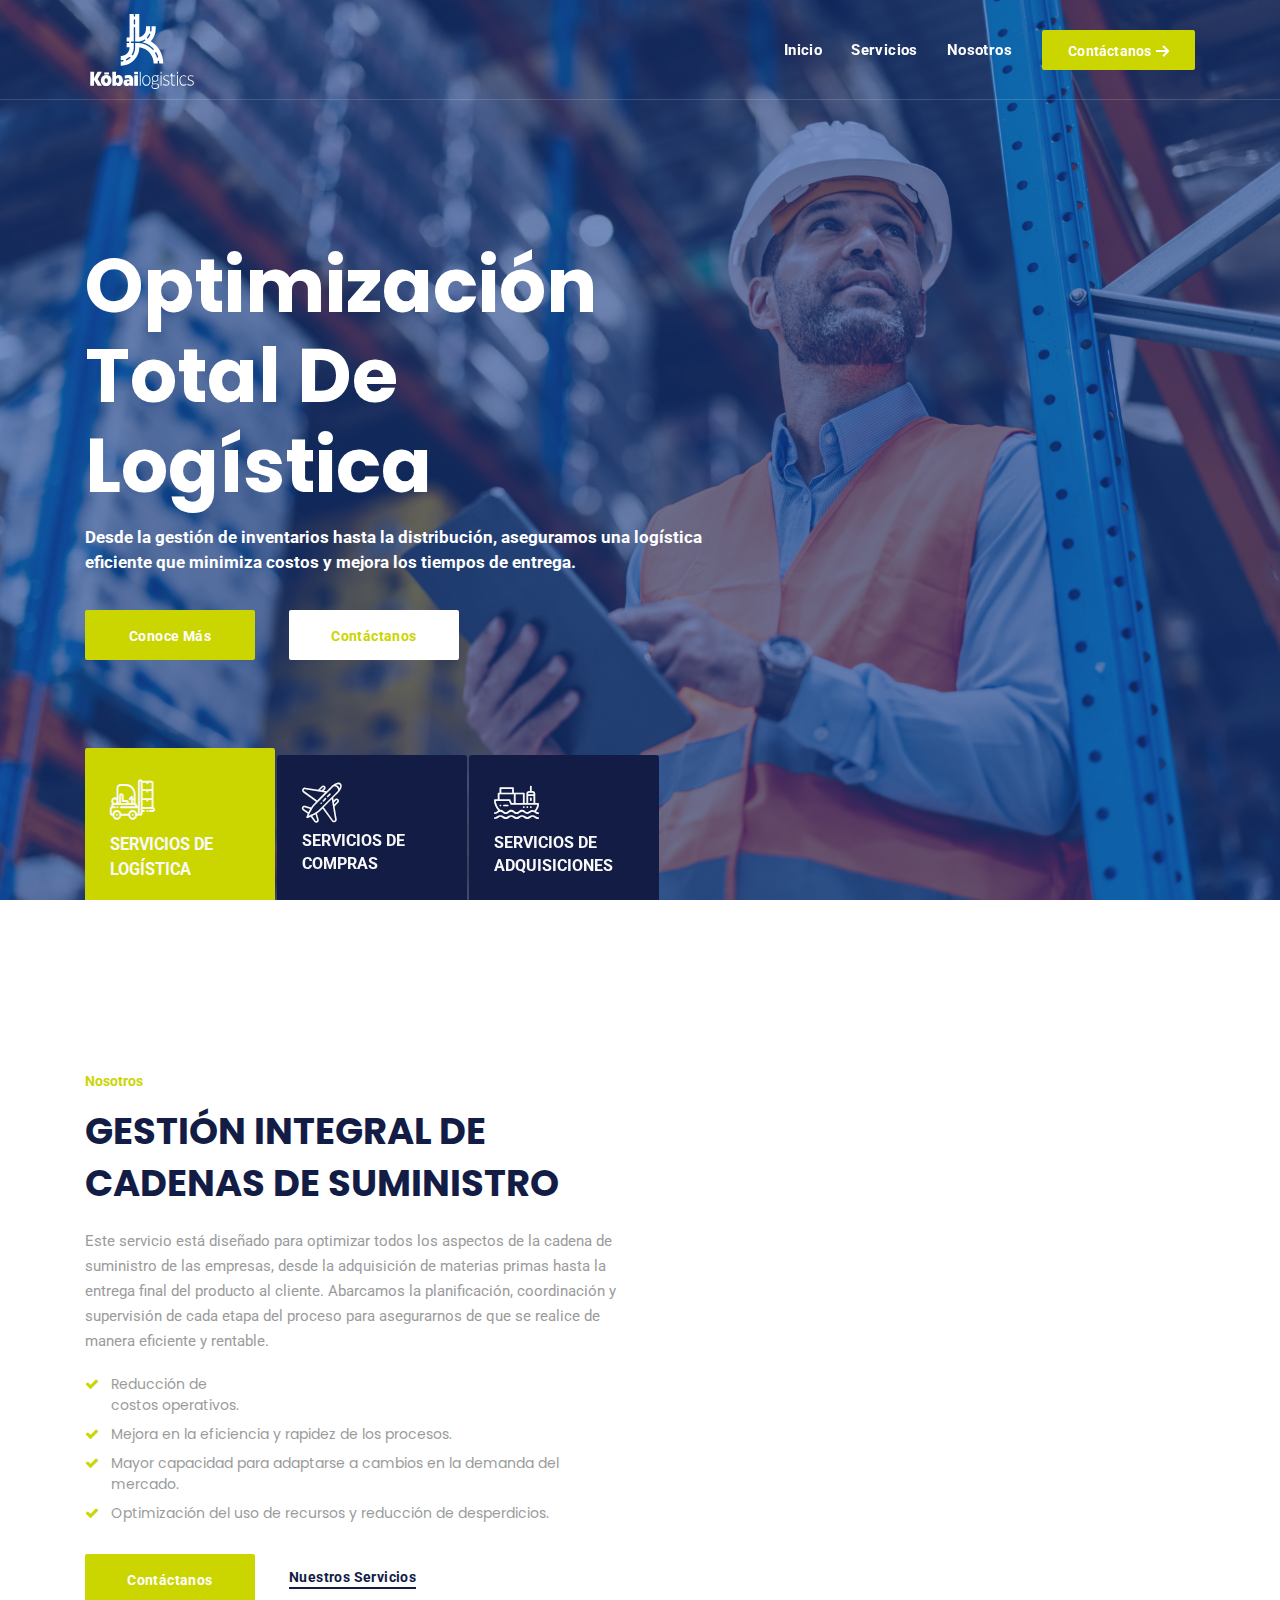
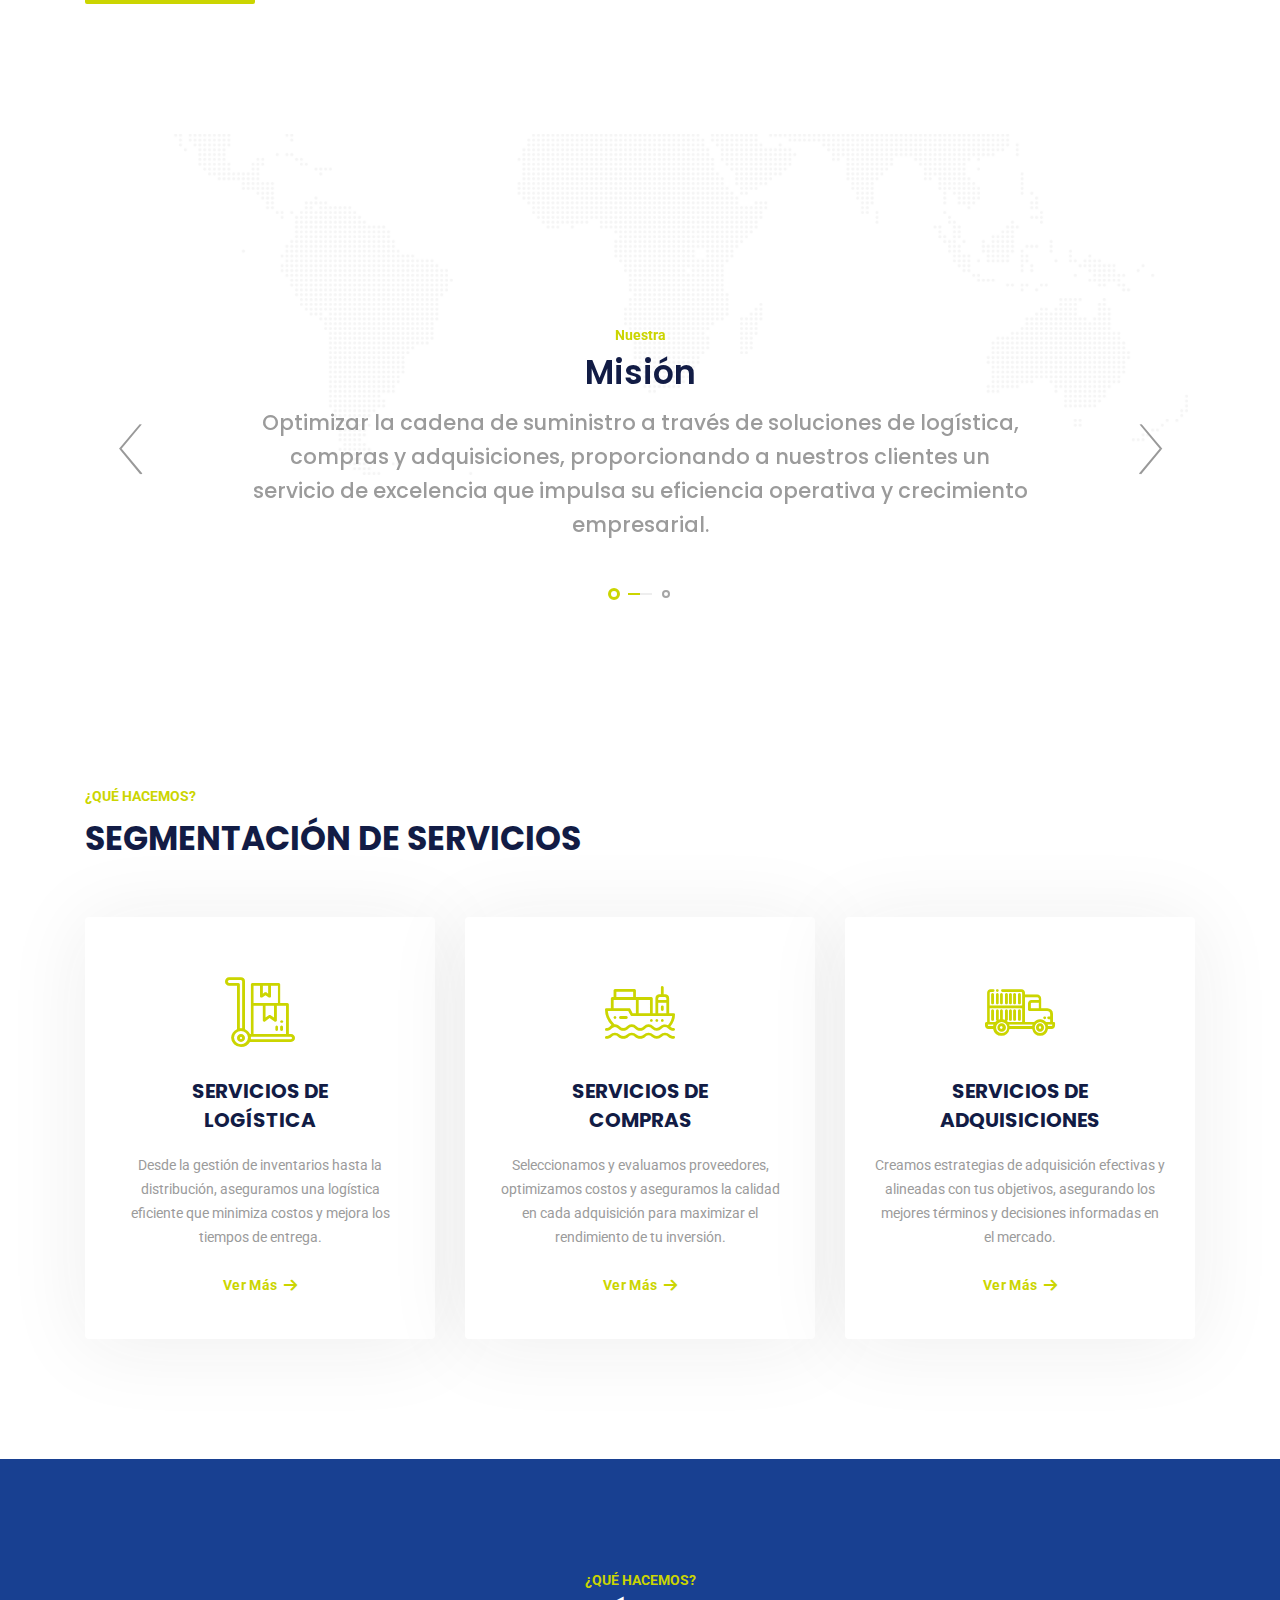
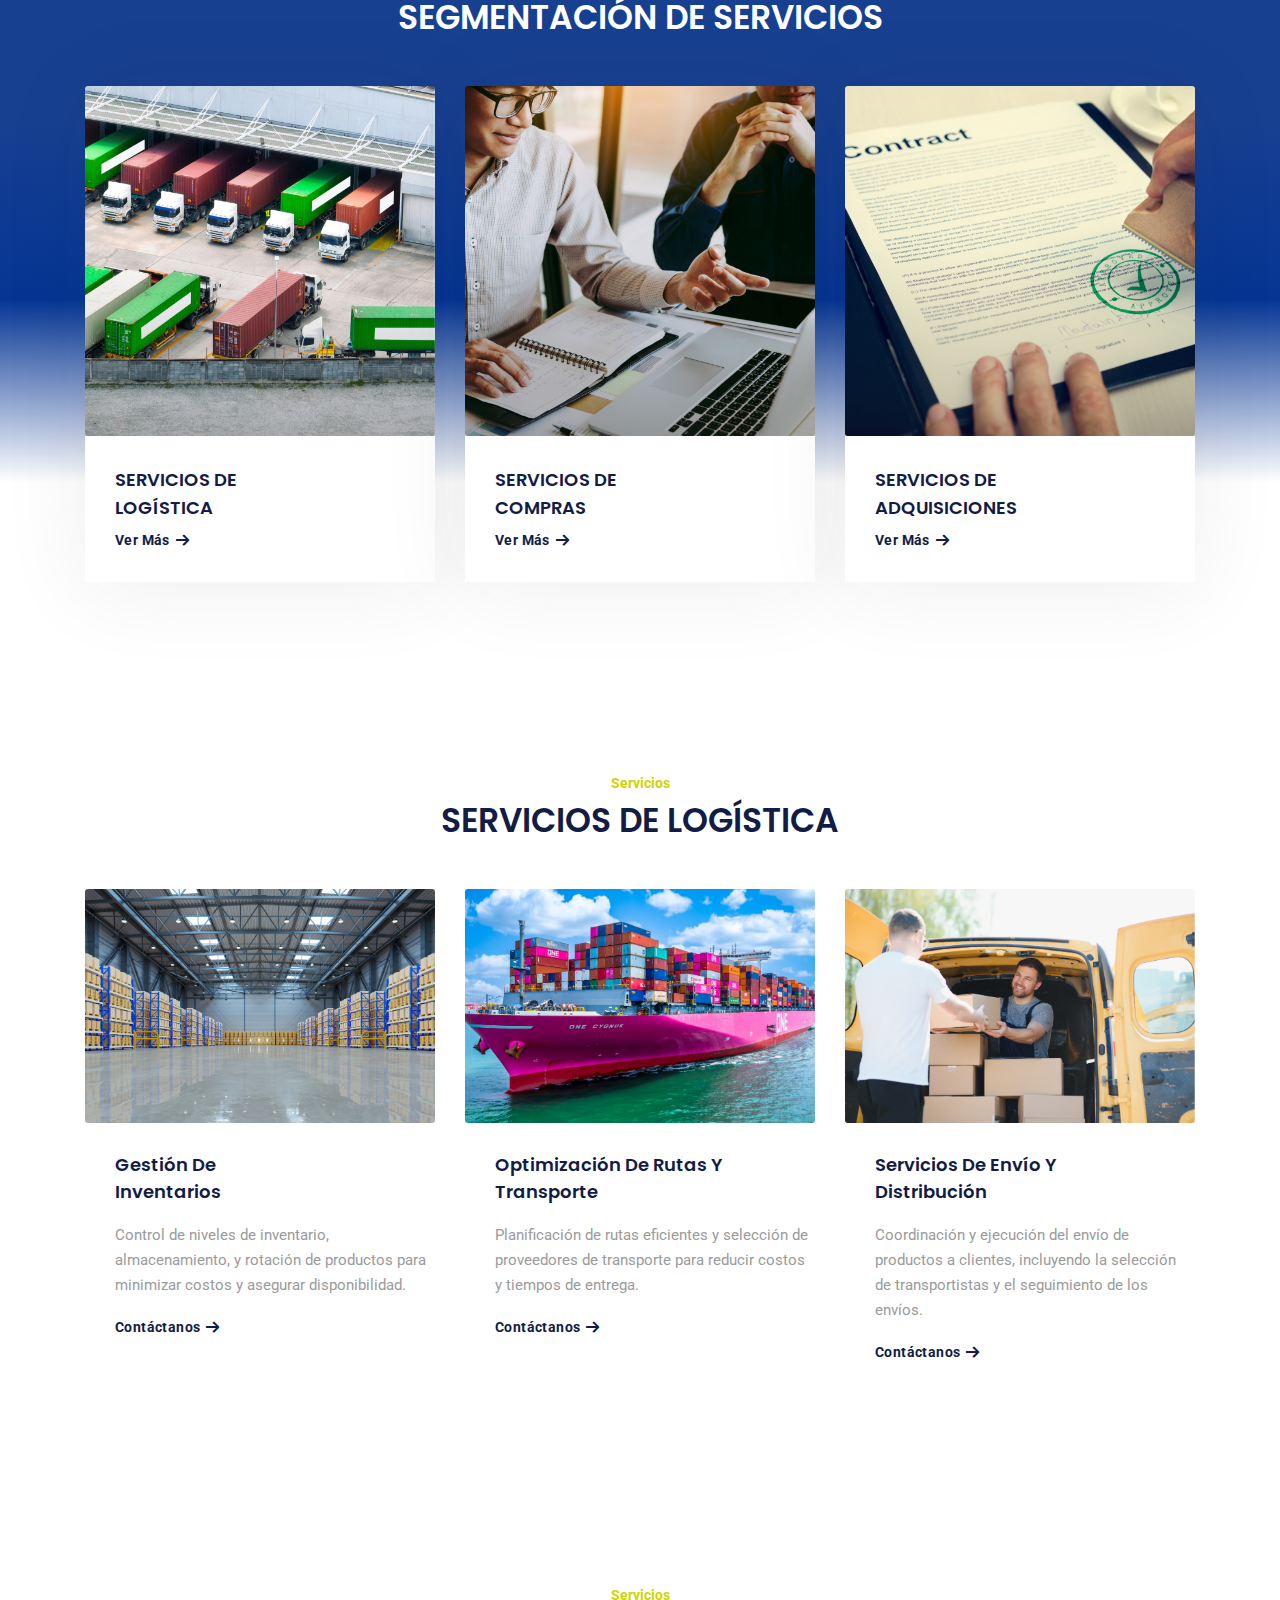
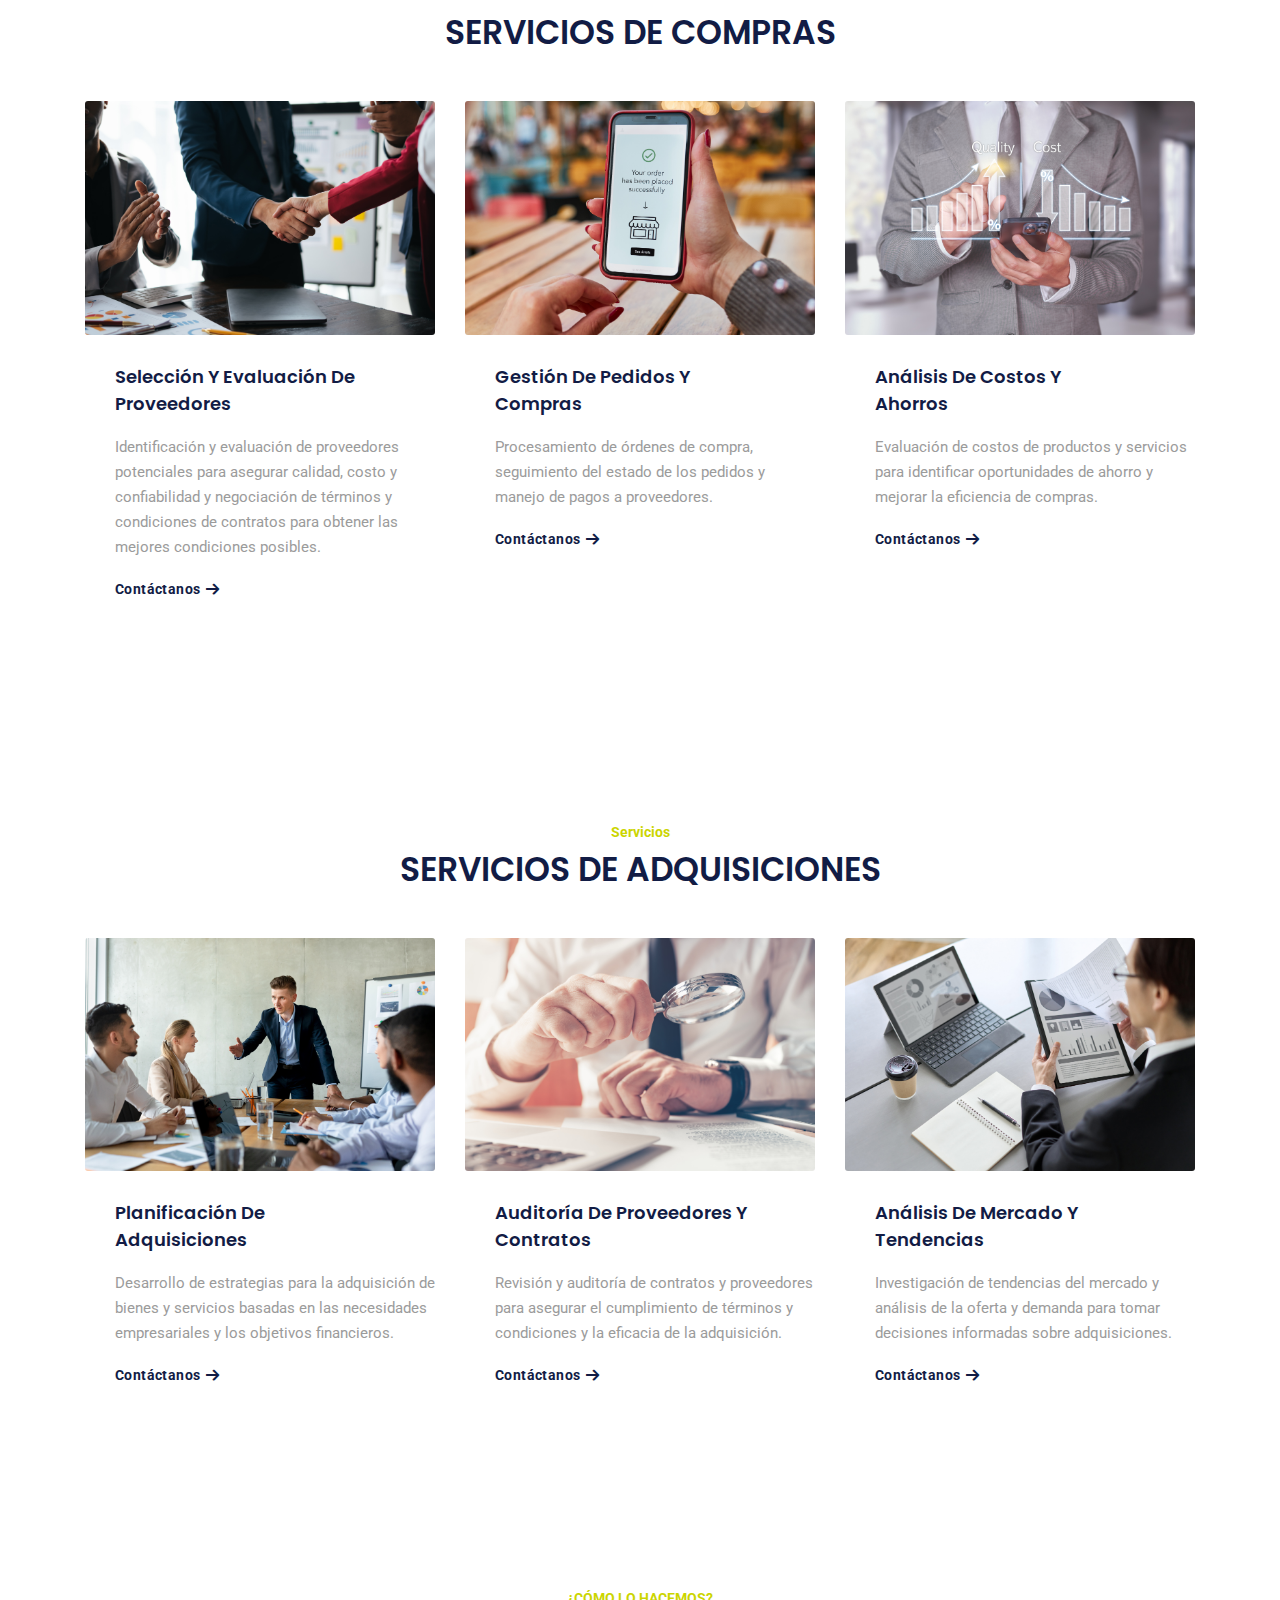
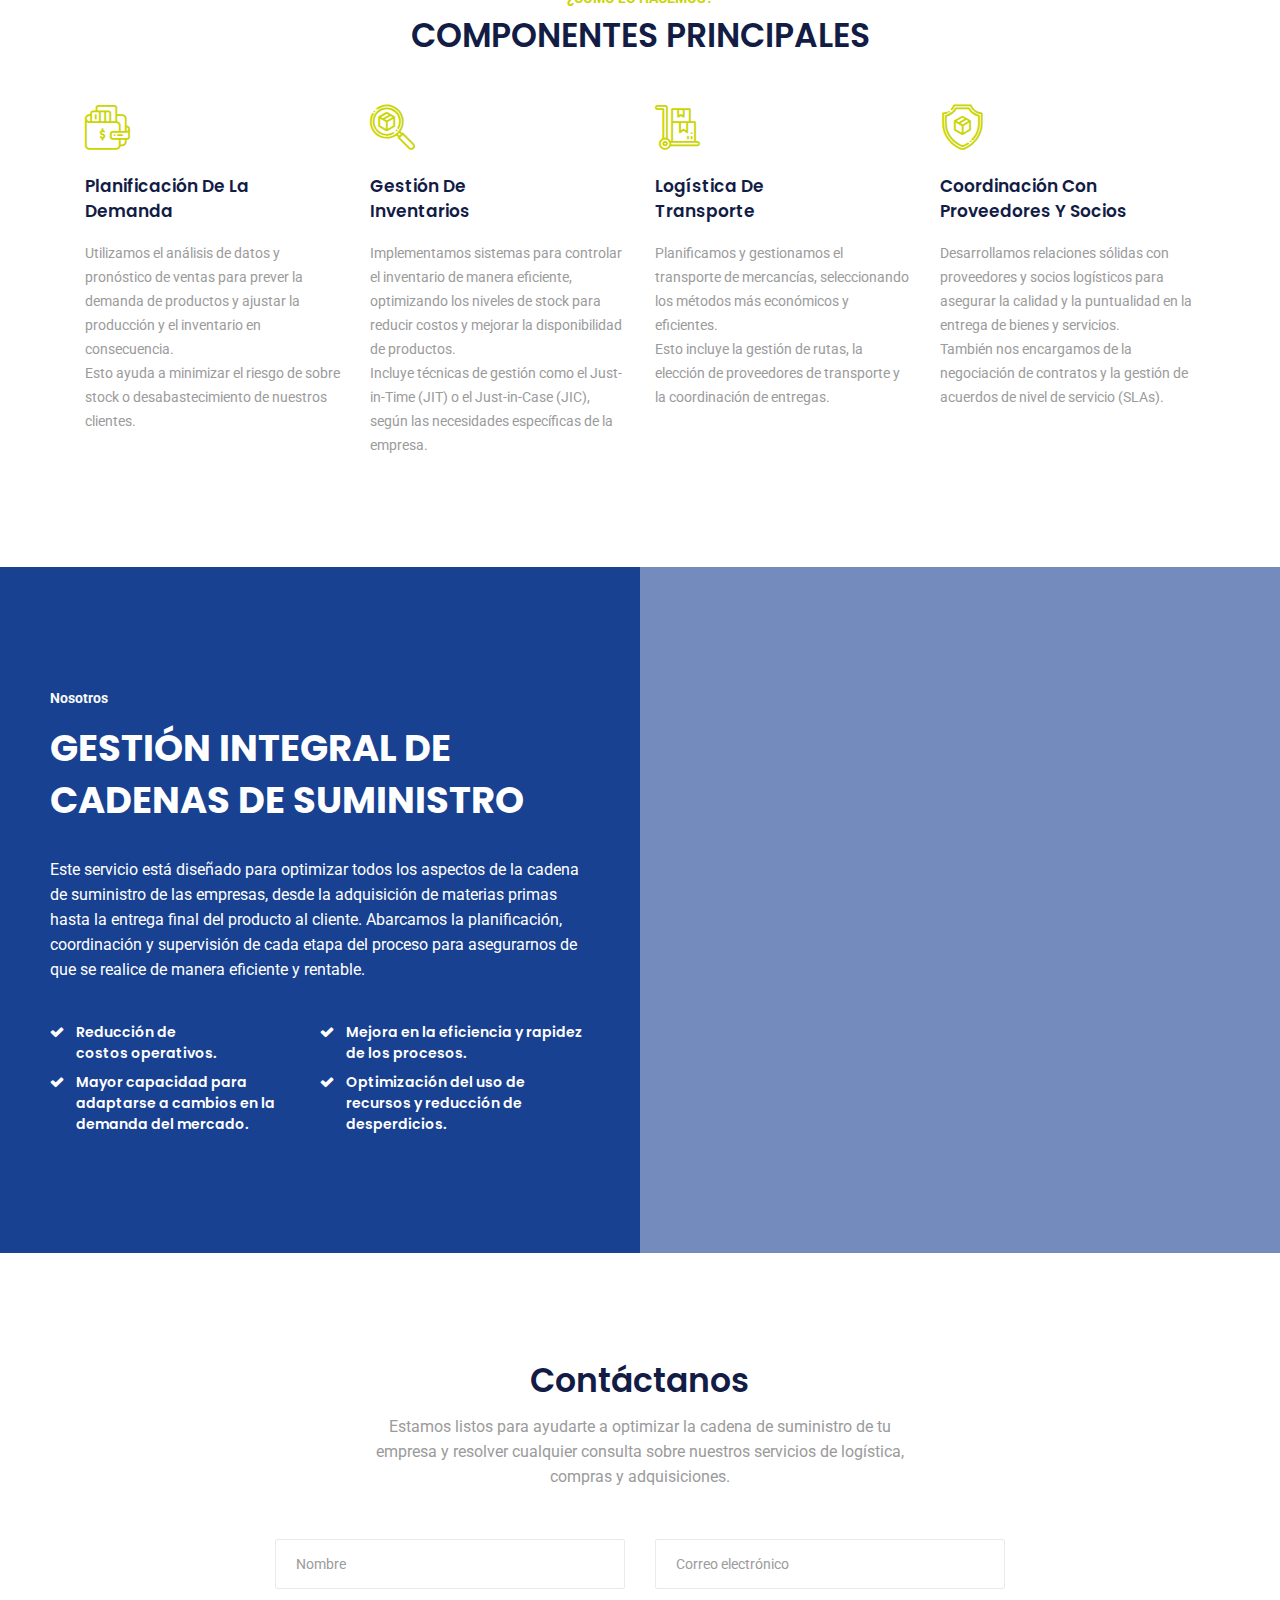
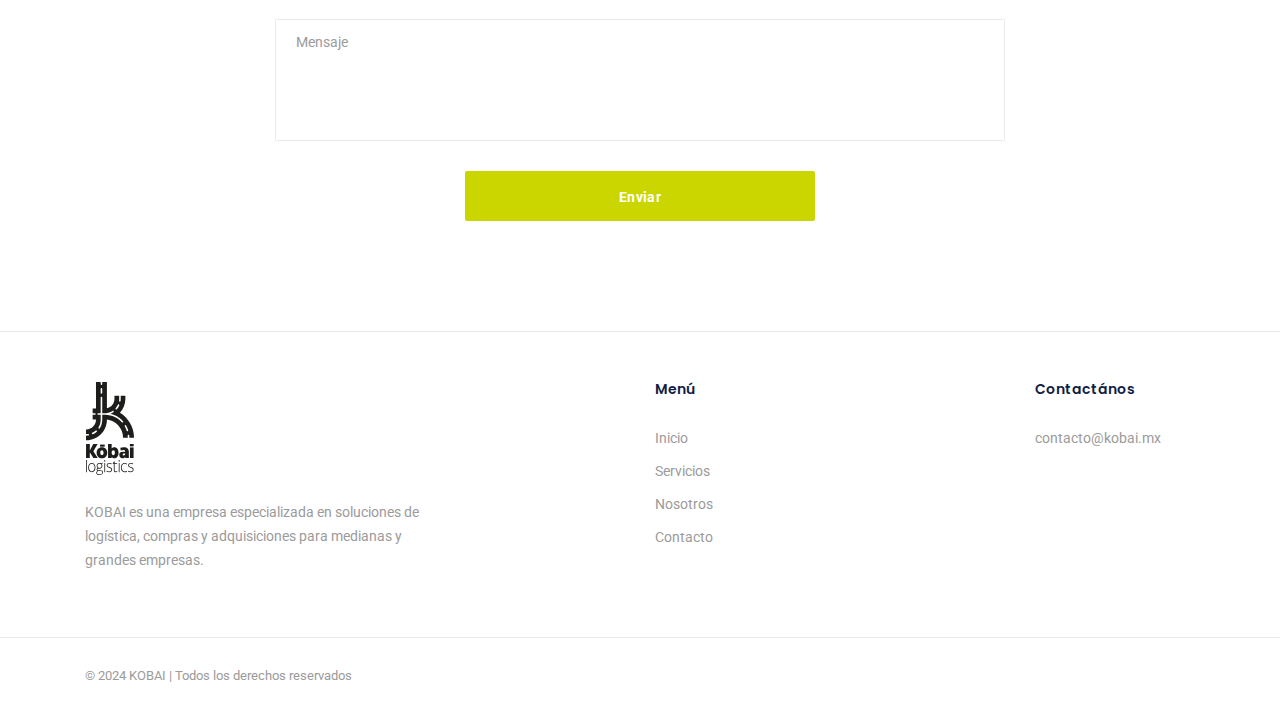
==== commit a96b062f: "Rediseño" ====
--- a/index.html
+++ b/index.html
@@ -81,21 +81,216 @@
       </nav><!-- /.navabr -->
     </header><!-- /.Header -->
 
+
+    <!-- ============================
+        Slider
+    ============================== -->
+    <section id="slider1" class="slider slider-1">
+      <div class="owl-carousel thumbs-carousel carousel-arrows" data-slider-id="slider1" data-dots="false"
+        data-autoplay="true" data-nav="true" data-transition="fade" data-animate-out="fadeOut" data-animate-in="fadeIn">
+        <div class="slide-item align-v-h bg-overlay">
+          <div class="bg-img"><img src="assets/images/sliders/1.jpg" alt="slide img"></div>
+          <div class="container">
+            <div class="row">
+              <div class="col-sm-12 col-md-12 col-lg-8">
+                <div class="slide__content">
+                  <h2 class="slide__title">Optimización <br> Total de <br> Logística</h2>
+                  <p class="slide__desc">Desde la gestión de inventarios hasta la distribución, aseguramos una logística eficiente que minimiza costos y mejora los tiempos de entrega.</p>
+                  <a href="#ser-log" class="btn btn__primary btn__hover2 mr-30">Conoce Más</a>
+                  <a href="#contacto" class="btn btn__white">Contáctanos</a>
+                </div><!-- /.slide-content -->
+              </div><!-- /.col-lg-8 -->
+            </div><!-- /.row -->
+          </div><!-- /.container -->
+        </div><!-- /.slide-item -->
+        <div class="slide-item align-v-h bg-overlay">
+          <div class="bg-img"><img src="assets/images/sliders/2.jpg" alt="slide img"></div>
+          <div class="container">
+            <div class="row">
+              <div class="col-sm-12 col-md-12 col-lg-8">
+                <div class="slide__content">
+                  <h2 class="slide__title">Compras <br> Inteligentes y <br> Eficientes</h2>
+                  <p class="slide__desc">Seleccionamos y evaluamos proveedores, optimizamos costos y aseguramos la calidad en cada adquisición para maximizar el rendimiento de tu inversión.</p>
+                  <a href="#ser-com" class="btn btn__white mr-30">Conoce Más</a>
+                  <a href="#contacto" class="btn btn__primary btn__hover2">Contáctanos</a>
+                </div><!-- /.slide-content -->
+              </div><!-- /.col-lg-8 -->
+            </div><!-- /.row -->
+          </div><!-- /.container -->
+        </div><!-- /.slide-item -->
+        <div class="slide-item align-v-h bg-overlay">
+          <div class="bg-img"><img src="assets/images/sliders/3.jpg" alt="slide img"></div>
+          <div class="container">
+            <div class="row">
+              <div class="col-sm-12 col-md-12 col-lg-8">
+                <div class="slide__content">
+                  <h2 class="slide__title">Estrategias <br> de Adquisiciones <br> Rentables</h2>
+                  <p class="slide__desc">Creamos estrategias de adquisición efectivas y alineadas con tus objetivos, asegurando los mejores términos y decisiones informadas en el mercado.</p>
+                  <a href="#ser-adq" class="btn btn__primary btn__hover2 mr-30">Conoce Más</a>
+                  <a href="#contacto" class="btn btn__white">Contáctanos</a>
+                </div><!-- /.slide-content -->
+              </div><!-- /.col-lg-8 -->
+            </div><!-- /.row -->
+          </div><!-- /.container -->
+        </div><!-- /.slide-item -->
+      </div><!-- /.carousel -->
+      <div class="container">
+        <div class="row">
+          <div class="col-sm-12 col-md-12 col-lg-12 d-none d-lg-block">
+            <div class="owl-thumbs thumbs-dots" data-slider-id="slider1">
+              <button class="owl-thumb-item">
+                <i class="icon-forklift-1"></i>
+                <span>SERVICIOS DE <br> LOGÍSTICA</span>
+              </button>
+              <button class="owl-thumb-item">
+                <i class="icon-air-freight"></i>
+                <span>SERVICIOS DE <br> COMPRAS</span>
+              </button>
+              <button class="owl-thumb-item">
+                <i class="icon-cargo-ship"></i>
+                <span>SERVICIOS DE <br> ADQUISICIONES</span>
+              </button>
+            </div><!-- /.owl-thumbs -->
+          </div><!-- /.col-lg-12 -->
+          <div class="col-sm-12 col-md-12 col-lg-12 d-none d-lg-block">
+          </div><!-- /.col-lg-12 -->
+        </div><!-- /.row -->
+      </div><!-- /.container -->
+    </section><!-- /.slider -->
+
+
+    <!--========================
+        nosotros
+    ===========================-->
+    <section id="about2" class="about about-2">
+      <div class="container">
+        <div class="row">
+          <div class="col-sm-12 col-md-12 col-lg-6">
+            <div class="heading heading-3 mb-20 pt-60">
+              <span class="heading__subtitle">Nosotros</span>
+              <h2 class="heading__title">GESTIÓN INTEGRAL DE CADENAS DE SUMINISTRO</h2>
+              <p>Este servicio está diseñado para optimizar todos los aspectos de la cadena de suministro de las empresas, desde la adquisición de materias primas hasta la entrega final del producto al cliente. Abarcamos la planificación, coordinación y supervisión de cada etapa del proceso para asegurarnos de que se realice de manera eficiente y rentable.</p>
+            </div><!-- /.heading -->
+            <ul class="list-items list-items-layout2 list-unstyled mb-30">
+              <li>Reducción de <br> costos operativos.</li>
+              <li>Mejora en la eficiencia y rapidez de los procesos.</li>
+              <li>Mayor capacidad para adaptarse a cambios en la demanda del mercado.</li>
+              <li>Optimización del uso de recursos y reducción de desperdicios.</li>
+            </ul>
+            <a href="#contacto" class="btn btn__primary mr-30 mb-20">Contáctanos</a>
+            <a href="#servicios" class="btn btn__secondary btn__link btn__underlined mb-20">Nuestros Servicios</a>
+          </div><!-- /.col-lg-6 -->
+          <div class="col-sm-12 col-md-9 col-lg-6">
+            <div class="about__img">
+              <img src="assets/images/about/1.jpg" alt="about img" class="img-fluid">
+
+            </div><!-- /.about-img -->
+          </div><!-- /.col-lg-6 -->
+        </div><!-- /.row -->
+      </div><!-- /.container -->
+    </section><!-- /.About 2 -->
+
+    <!-- ========================= 
+            Mision y vision
+    =========================  -->
+    <section id="testimonial" class="testimonial testimonial-1 text-center pb-70">
+      <div class="bg-img"><img src="assets/images/backgrounds/2.png" alt="background"></div>
+      <div class="container">
+        <div class="row">
+          <div class="col-sm-12 col-md-12 col-lg-6 offset-lg-3">
+            <div class="heading mb-50">
+              <!-- <span class="heading__subtitle">Nuestra</span> -->
+              <!-- <h2 class="heading__title">Misión y Visión</h2> -->
+            </div><!-- /.heading -->
+          </div><!-- /.col-lg-6 -->
+        </div><!-- /.row -->
+        <div class="row">
+          <div class="col-sm-12 col-md-12 col-lg-10 offset-lg-1">
+            <div class="carousel owl-carousel carousel-arrows carousel-dots" data-slide="1" data-slide-md="1"
+              data-slide-sm="1" data-autoplay="true" data-nav="true" data-dots="true" data-space="0" data-loop="true"
+              data-speed="800">
+              <!-- Testimonial #1 -->
+              <div class=" testimonial-item">
+                <div class="testimonial__content">
+                  <span class="heading__subtitle">Nuestra</span>
+                  <h2 class="heading__title">Misión</h2>
+                  <p class="testimonial__desc">Optimizar la cadena de suministro a través de soluciones de logística, compras y adquisiciones, proporcionando a nuestros clientes un servicio de excelencia que impulsa su eficiencia operativa y crecimiento empresarial.</p>
+                </div><!-- /.testimonial-content -->
+              </div><!-- /. testimonial-item -->
+              <!-- Testimonial #2 -->
+              <div class=" testimonial-item">
+                <div class="testimonial__content">
+                  <span class="heading__subtitle">Nuestra</span>
+                  <h2 class="heading__title">Visión</h2>
+                  <p class="testimonial__desc">Liderar la evolución del sector, aportando valor agregado que no solo satisfaga las necesidades actuales de nuestros clientes, sino que también anticipe y adapte a los desafíos futuros del mercado.</p>
+                </div><!-- /.testimonial-content -->
+              </div><!-- /. testimonial-item -->
+            </div>
+          </div><!-- /.col-lg-12 -->
+        </div><!-- /.row -->
+      </div><!-- /.container -->
+    </section><!-- /.testimonial1 -->
+
+
     <!-- ========================
-       page title 
+        Services
     =========================== -->
-    <section id="page-title" class="page-title page-title-layout2 bg-overlay bg-parallax">
-      <div class="bg-img"><img src="assets/images/page-titles/7.jpg" alt="background"></div>
-      <div class="container">
-        <div class="row">
-          <div class="col-sm-12 col-md-12 col-lg-8">
-            <h1 class="pagetitle__heading">Soluciones integrales <br> para empresas de <br> alto nivel!</h1>
-            <p class="pagetitle__desc">Optimización de procesos que impulsa la eficiencia y rentabilidad de medianas y <br> grandes empresas.</p>
-            <a href="#contacto" class="btn btn__white">Contáctanos</a>
+    <section id="services" class="services pb-90">
+      <div class="container">
+        <div class="row heading heading-2 mb-40">
+          <div class="col-sm-12 col-md-12 col-lg-12">
+            <span class="heading__subtitle">¿QUÉ HACEMOS?</span>
           </div><!-- /.col-lg-12 -->
-        </div><!-- /.row -->
-      </div><!-- /.container -->
-    </section><!-- /.page-title -->
+          <div class="col-sm-12 col-md-12 col-lg-6">
+            <h2 class="heading__title">SEGMENTACIÓN DE SERVICIOS</h2>
+          </div><!-- /.col-lg-5 -->
+          <div class="col-sm-12 col-md-12 col-lg-6 ">
+            <!-- <p class="heading__desc">Our global logistics expertise, advanced supply chain technology & customized
+              logistics solutions will help you analyze, develop and implement successful supply chain management
+              strategies.</p> -->
+          </div><!-- /.col-lg-6 -->
+        </div><!-- /.row -->
+        <div class="row text-center">
+          <div class="col-sm-6 col-md-6 col-lg-4">
+            <div class="service-item">
+              <div class="service__icon"><i class="icon-trolley"></i></div>
+              <div class="service__content">
+                <h4 class="service__title">SERVICIOS DE <br> LOGÍSTICA</h4>
+                <p class="service__desc">Desde la gestión de inventarios hasta la distribución, aseguramos una logística eficiente que minimiza costos y mejora los tiempos de entrega.</p>
+                <a href="#ser-log" class="btn btn__white">
+                  <span>Ver Más</span><i class="icon-arrow-right"></i>
+                </a>
+              </div>
+            </div><!-- /.service-item -->
+          </div><!-- /.col-lg-4 -->
+          <div class="col-sm-6 col-md-6 col-lg-4">
+            <div class="service-item">
+              <div class="service__icon"><i class="icon-cargo-ship"></i></div>
+              <div class="service__content">
+                <h4 class="service__title">SERVICIOS DE <br> COMPRAS</h4>
+                <p class="service__desc">Seleccionamos y evaluamos proveedores, optimizamos costos y aseguramos la calidad en cada adquisición para maximizar el rendimiento de tu inversión.</p>
+                <a href="#ser-com" class="btn btn__white">
+                  <span>Ver Más</span><i class="icon-arrow-right"></i>
+                </a>
+              </div>
+            </div><!-- /.service-item -->
+          </div><!-- /.col-lg-4 -->
+          <div class="col-sm-6 col-md-6 col-lg-4">
+            <div class="service-item">
+              <div class="service__icon"><i class="icon-truck"></i></div>
+              <div class="service__content">
+                <h4 class="service__title">SERVICIOS DE <br> ADQUISICIONES</h4>
+                <p class="service__desc">Creamos estrategias de adquisición efectivas y alineadas con tus objetivos, asegurando los mejores términos y decisiones informadas en el mercado.</p>
+                <a href="#ser-adq" class="btn btn__white">
+                  <span>Ver Más</span><i class="icon-arrow-right"></i>
+                </a>
+              </div>
+            </div><!-- /.service-item -->
+          </div><!-- /.col-lg-4 -->
+        </div><!-- /.row -->
+        
+      </div><!-- /.container -->
+    </section><!-- /.Services -->
 
 
     <!-- =========================== 
@@ -490,46 +685,7 @@
 
 
 
-    <!-- ========================= 
-            Mision y vision
-    =========================  -->
-    <section id="testimonial" class="testimonial testimonial-1 text-center pb-70">
-      <div class="bg-img"><img src="assets/images/backgrounds/2.png" alt="background"></div>
-      <div class="container">
-        <div class="row">
-          <div class="col-sm-12 col-md-12 col-lg-6 offset-lg-3">
-            <div class="heading mb-50">
-              <!-- <span class="heading__subtitle">Nuestra</span> -->
-              <!-- <h2 class="heading__title">Misión y Visión</h2> -->
-            </div><!-- /.heading -->
-          </div><!-- /.col-lg-6 -->
-        </div><!-- /.row -->
-        <div class="row">
-          <div class="col-sm-12 col-md-12 col-lg-10 offset-lg-1">
-            <div class="carousel owl-carousel carousel-arrows carousel-dots" data-slide="1" data-slide-md="1"
-              data-slide-sm="1" data-autoplay="true" data-nav="true" data-dots="true" data-space="0" data-loop="true"
-              data-speed="800">
-              <!-- Testimonial #1 -->
-              <div class=" testimonial-item">
-                <div class="testimonial__content">
-                  <span class="heading__subtitle">Nuestra</span>
-                  <h2 class="heading__title">Misión</h2>
-                  <p class="testimonial__desc">Optimizar la cadena de suministro a través de soluciones de logística, compras y adquisiciones, proporcionando a nuestros clientes un servicio de excelencia que impulsa su eficiencia operativa y crecimiento empresarial.</p>
-                </div><!-- /.testimonial-content -->
-              </div><!-- /. testimonial-item -->
-              <!-- Testimonial #2 -->
-              <div class=" testimonial-item">
-                <div class="testimonial__content">
-                  <span class="heading__subtitle">Nuestra</span>
-                  <h2 class="heading__title">Visión</h2>
-                  <p class="testimonial__desc">Liderar la evolución del sector, aportando valor agregado que no solo satisfaga las necesidades actuales de nuestros clientes, sino que también anticipe y adapte a los desafíos futuros del mercado.</p>
-                </div><!-- /.testimonial-content -->
-              </div><!-- /. testimonial-item -->
-            </div>
-          </div><!-- /.col-lg-12 -->
-        </div><!-- /.row -->
-      </div><!-- /.container -->
-    </section><!-- /.testimonial1 -->
+
 
 
     <!-- ==========================
--- a/assets/css/style.css
+++ b/assets/css/style.css
@@ -1505,23 +1505,23 @@
 
 /* Button Primary */
 .btn__primary {
-  background-color: #ff5e14;
+  background-color: #cbd500;
   color: #ffffff;
-  border: 2px solid #ff5e14;
+  border: 2px solid #cbd500;
 }
 
 .btn__primary:active,
 .btn__primary:focus,
 .btn__primary:hover {
   background-color: transparent;
-  color: #ff5e14;
+  color: #cbd500;
 }
 
 .btn__primary.btn__hover2:active,
 .btn__primary.btn__hover2:focus,
 .btn__primary.btn__hover2:hover {
   background-color: #ffffff;
-  color: #ff5e14;
+  color: #cbd500;
   border-color: #ffffff;
 }
 
@@ -1614,7 +1614,7 @@
 .btn__link.btn__secondary:active,
 .btn__link.btn__secondary:focus,
 .btn__link.btn__secondary:hover {
-  color: #ff5e14;
+  color: #cbd500;
   background-color: transparent;
   border-color: transparent;
 }
@@ -2110,7 +2110,7 @@
 }
 
 .list-items-layout2 li:before {
-  color: #ff5e14;
+  color: #cbd500;
 }
 
 /*-----------------------
@@ -4557,7 +4557,7 @@
 
 .slider-1 .thumbs-dots .owl-thumb-item.active {
   transform: scaleY(1.1);
-  background-color: #ff5e14;
+  background-color: #cbd500;
 }
 
 .slider-3 .slide__content {
@@ -7066,7 +7066,7 @@
 }
 
 .service-item .service__icon i {
-  color: #ff5e14;
+  color: #cbd500;
   line-height: 1;
 }
 
@@ -7546,7 +7546,7 @@
 }
 
 .about-2 .btn__underlined:hover:after {
-  background-color: #ff5e14;
+  background-color: #cbd500;
 }
 
 .about-2 .counter-item-wrapper {
@@ -7585,7 +7585,7 @@
   z-index: 1;
   opacity: 0;
   border-radius: 5px;
-  background: #ff5e14;
+  background: #cbd500;
   animation-delay: 0.4s;
   animation: slideOutBackground 1.7s ease;
 }
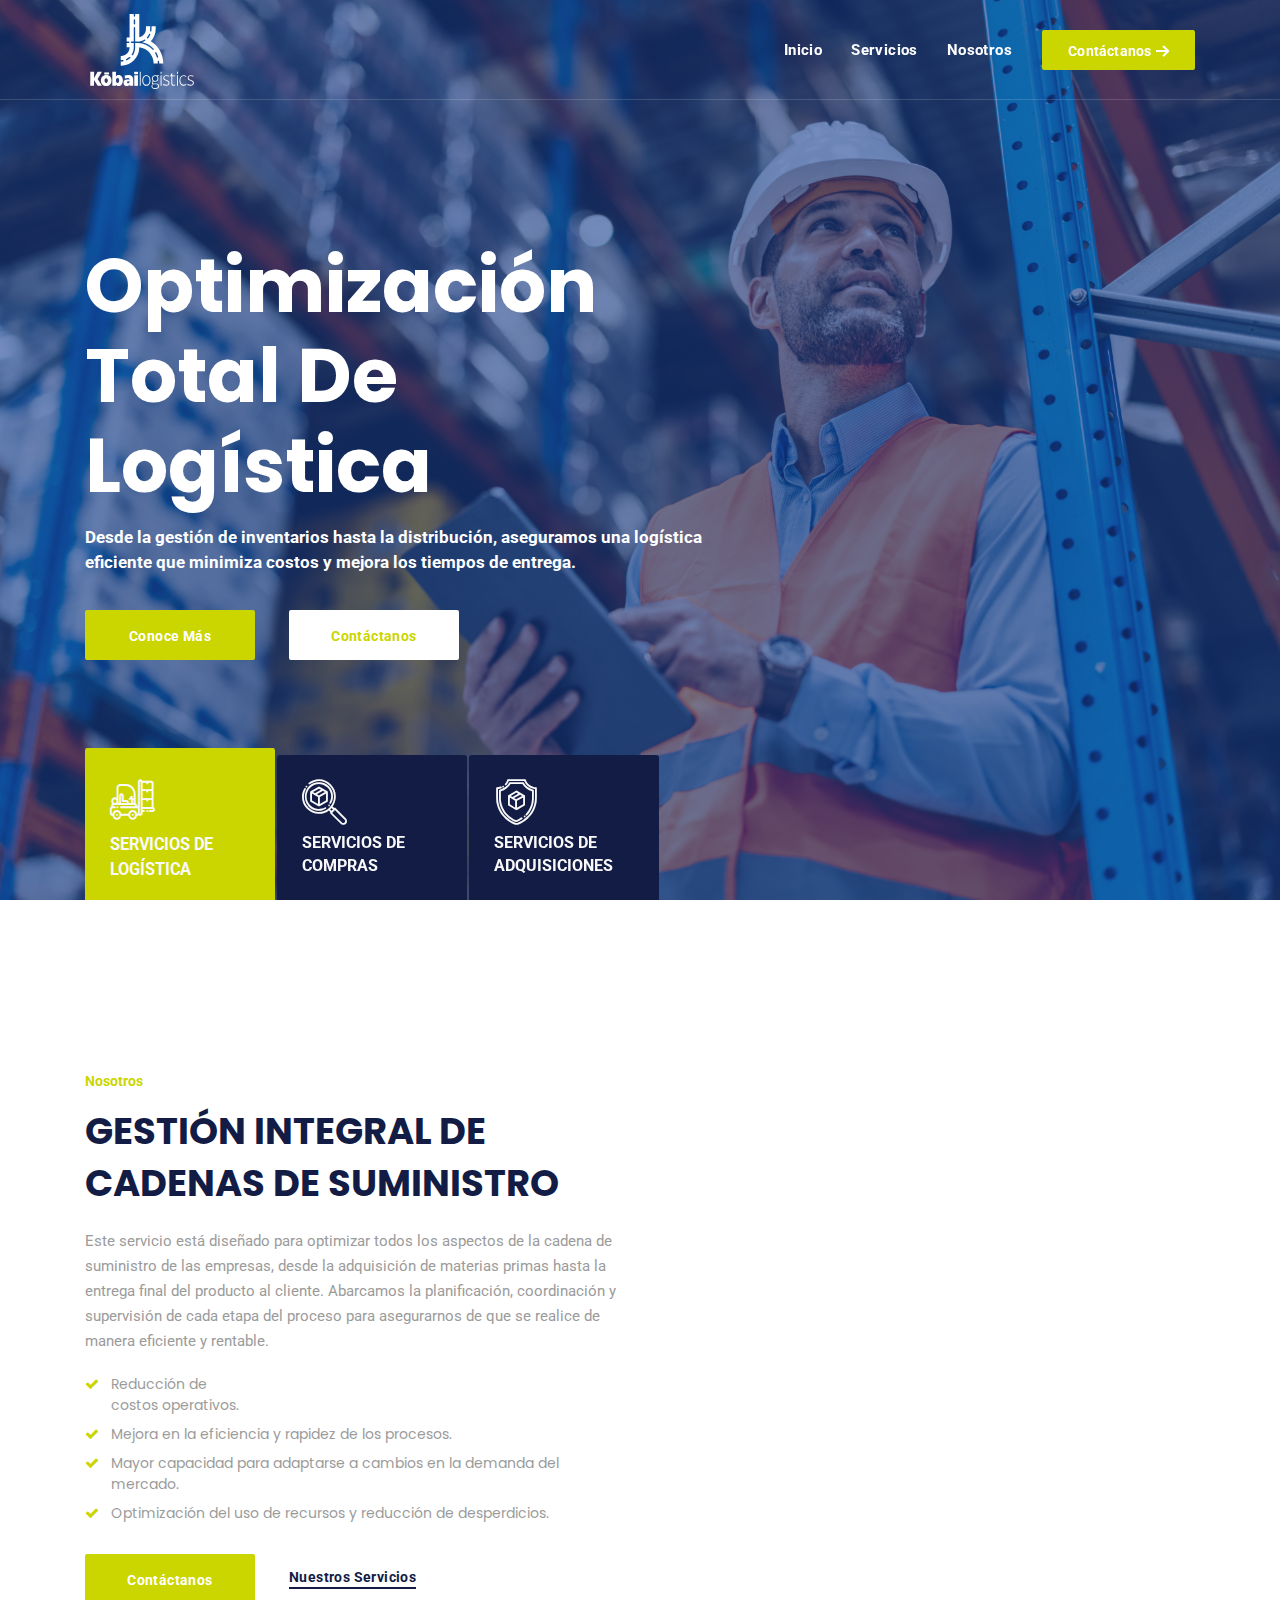
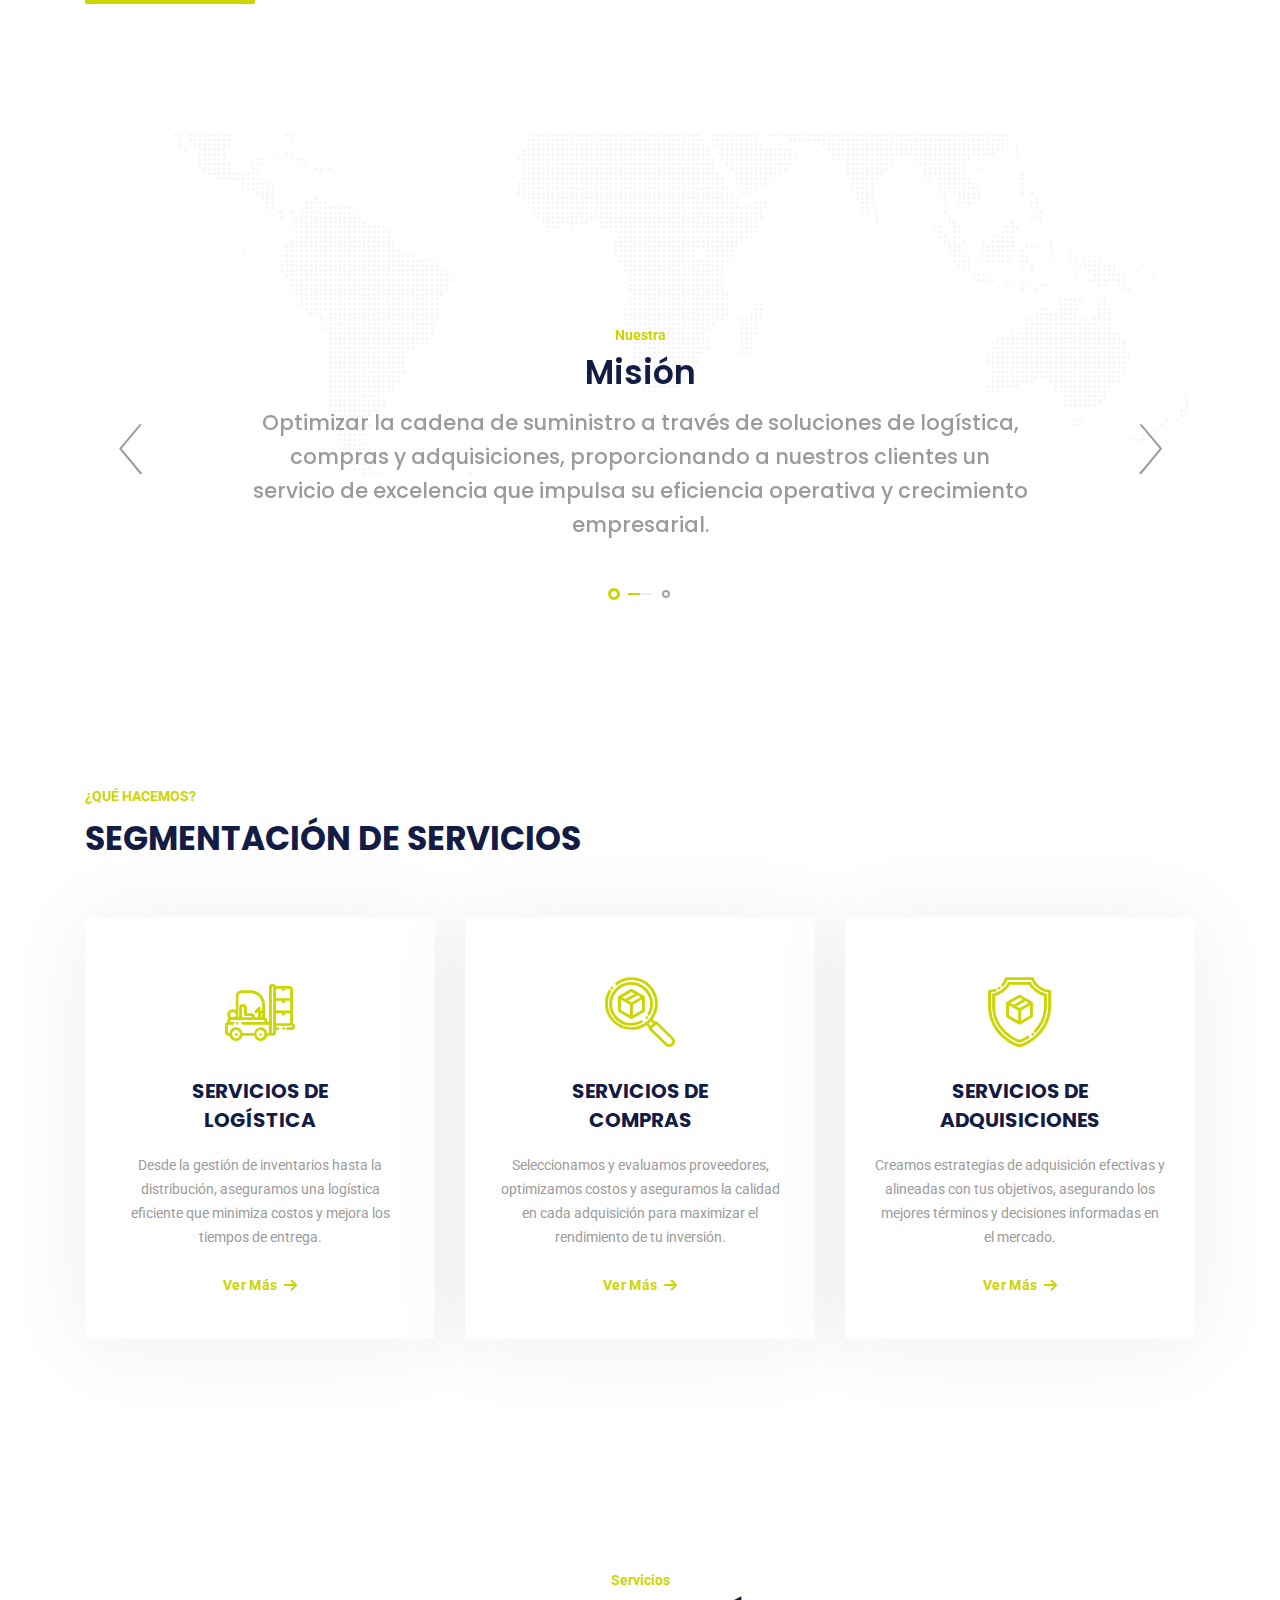
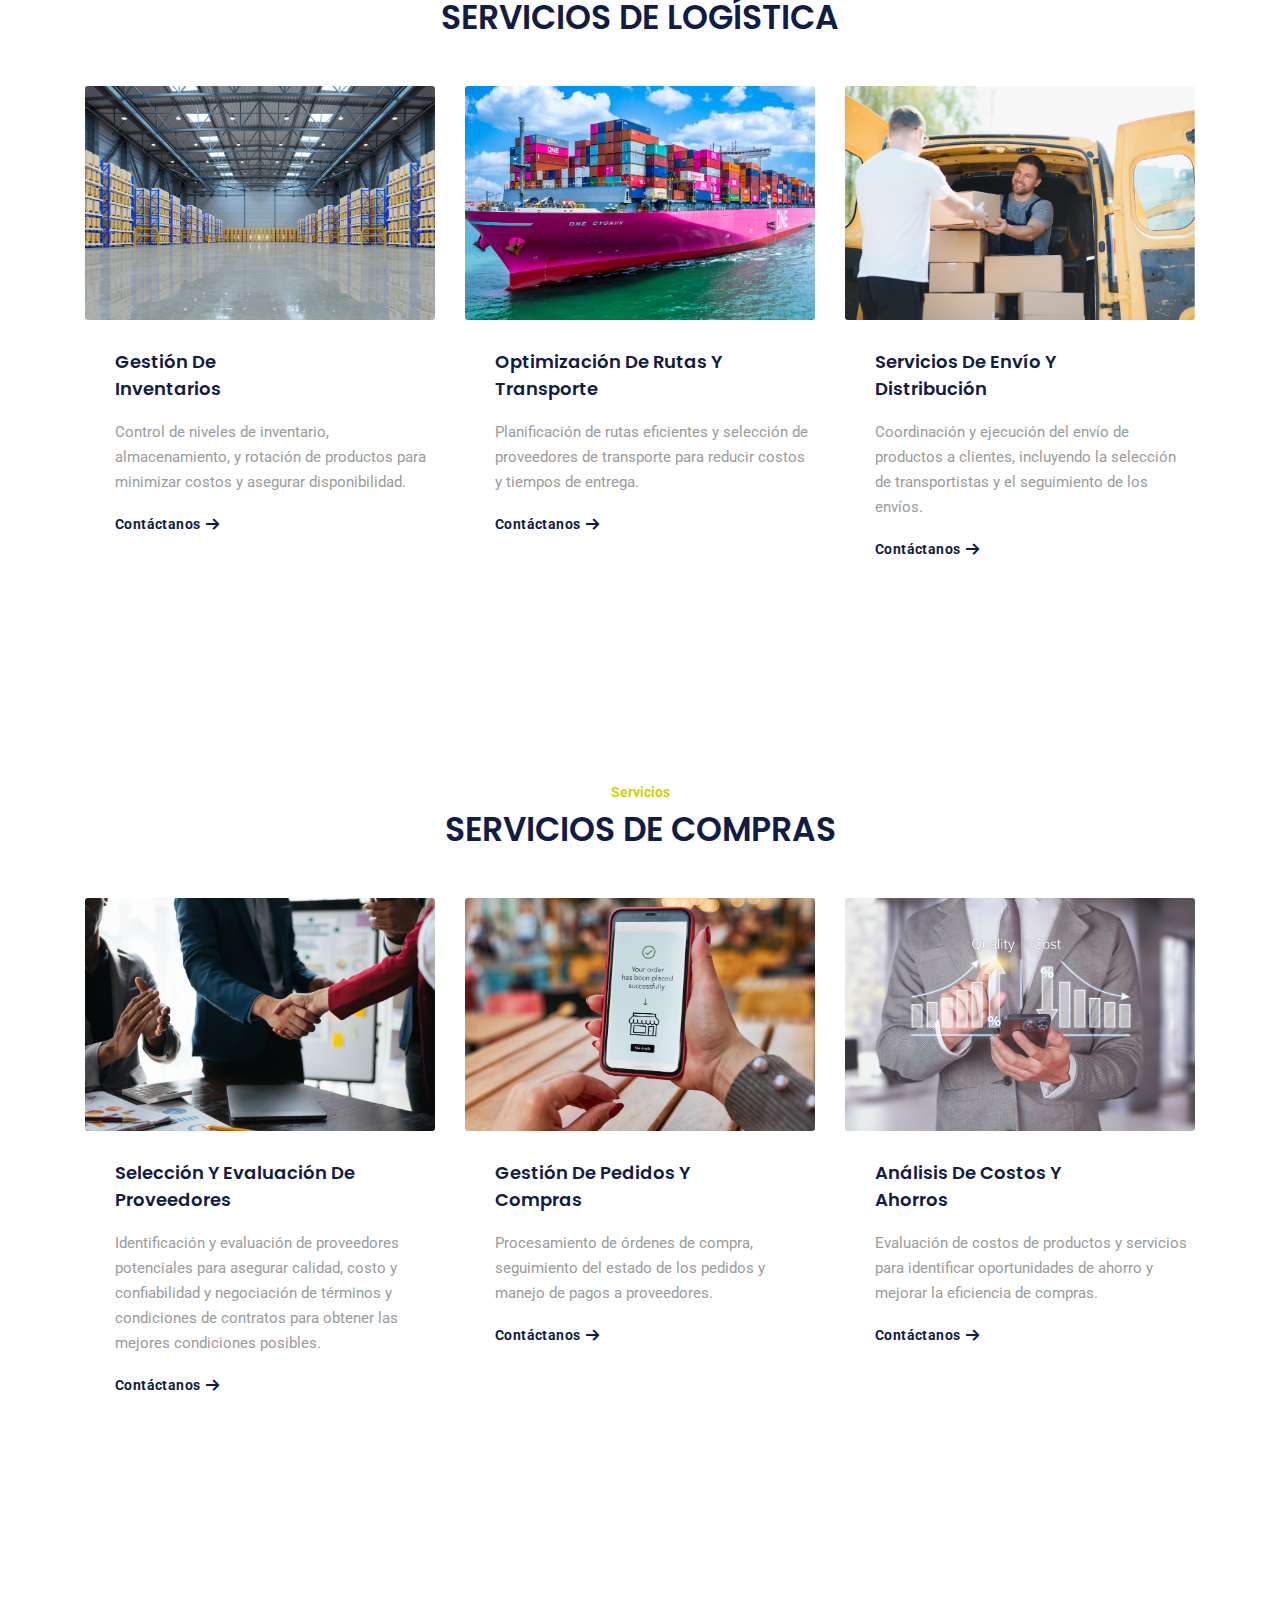
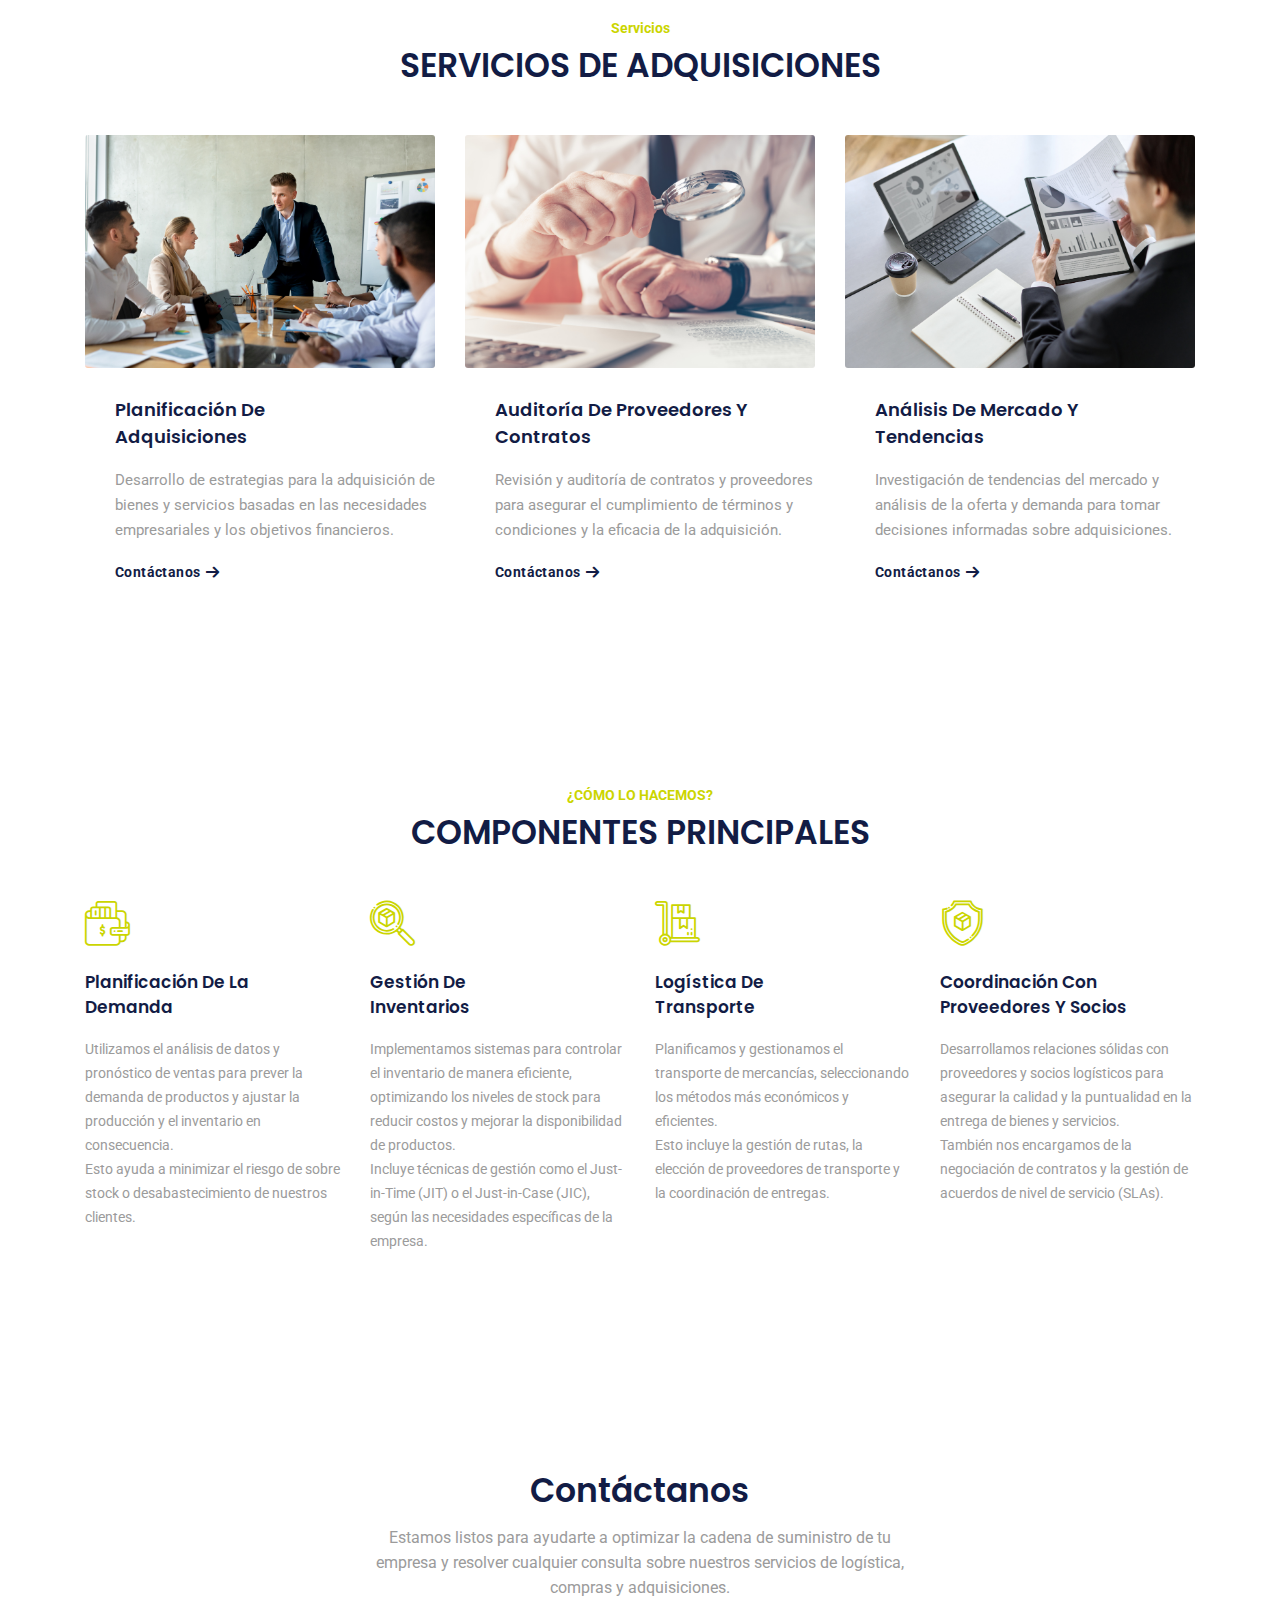
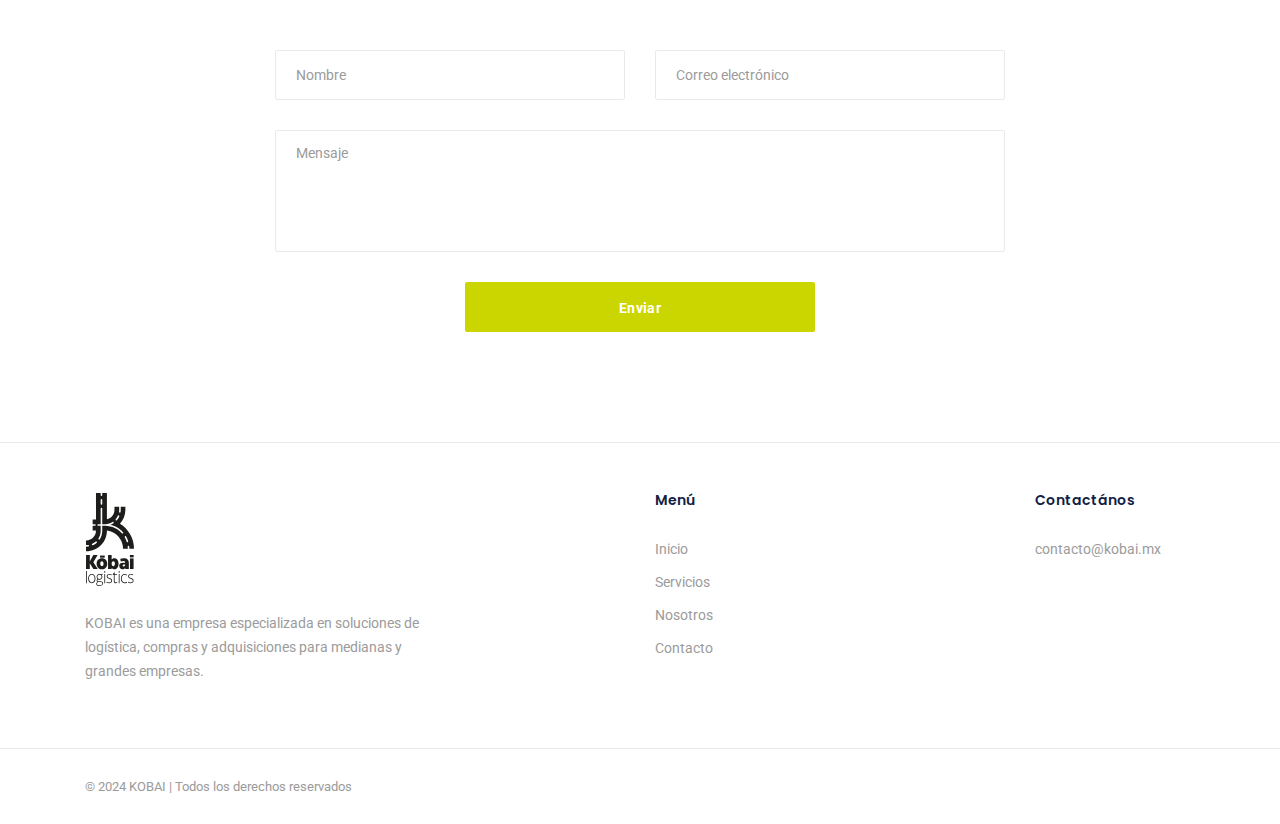
==== commit 92126f75: "iconos de segmentacion de servicios" ====
--- a/index.html
+++ b/index.html
@@ -143,11 +143,11 @@
                 <span>SERVICIOS DE <br> LOGÍSTICA</span>
               </button>
               <button class="owl-thumb-item">
-                <i class="icon-air-freight"></i>
+                <i class="icon-search"></i>
                 <span>SERVICIOS DE <br> COMPRAS</span>
               </button>
               <button class="owl-thumb-item">
-                <i class="icon-cargo-ship"></i>
+                <i class="icon-package-6"></i>
                 <span>SERVICIOS DE <br> ADQUISICIONES</span>
               </button>
             </div><!-- /.owl-thumbs -->
@@ -253,7 +253,7 @@
         <div class="row text-center">
           <div class="col-sm-6 col-md-6 col-lg-4">
             <div class="service-item">
-              <div class="service__icon"><i class="icon-trolley"></i></div>
+              <div class="service__icon"><i class="icon-forklift-1"></i></div>
               <div class="service__content">
                 <h4 class="service__title">SERVICIOS DE <br> LOGÍSTICA</h4>
                 <p class="service__desc">Desde la gestión de inventarios hasta la distribución, aseguramos una logística eficiente que minimiza costos y mejora los tiempos de entrega.</p>
@@ -265,7 +265,7 @@
           </div><!-- /.col-lg-4 -->
           <div class="col-sm-6 col-md-6 col-lg-4">
             <div class="service-item">
-              <div class="service__icon"><i class="icon-cargo-ship"></i></div>
+              <div class="service__icon"><i class="icon-search"></i></div>
               <div class="service__content">
                 <h4 class="service__title">SERVICIOS DE <br> COMPRAS</h4>
                 <p class="service__desc">Seleccionamos y evaluamos proveedores, optimizamos costos y aseguramos la calidad en cada adquisición para maximizar el rendimiento de tu inversión.</p>
@@ -277,7 +277,7 @@
           </div><!-- /.col-lg-4 -->
           <div class="col-sm-6 col-md-6 col-lg-4">
             <div class="service-item">
-              <div class="service__icon"><i class="icon-truck"></i></div>
+              <div class="service__icon"><i class="icon-package-6"></i></div>
               <div class="service__content">
                 <h4 class="service__title">SERVICIOS DE <br> ADQUISICIONES</h4>
                 <p class="service__desc">Creamos estrategias de adquisición efectivas y alineadas con tus objetivos, asegurando los mejores términos y decisiones informadas en el mercado.</p>
@@ -292,77 +292,6 @@
       </div><!-- /.container -->
     </section><!-- /.Services -->
 
-
-    <!-- =========================== 
-      SERVICIOS
-    ============================= -->
-    <section id="servicios" class="projects projects-grid projects-grid-layout2 pb-50">
-      <div class="projects-bg bg-overlay bg-overlay-gradient-secondary-2">
-        <div class=" bg-img"><img src="assets/images/backgrounds/4.jpg" alt="background"></div>
-      </div>
-      <div class="container">
-        <div class="row">
-          <div class="col-sm-12 col-md-12 col-lg-6 offset-lg-3">
-            <div class="heading heading-white text-center mb-50">
-              <span class="heading__subtitle color-theme">¿QUÉ HACEMOS?</span>
-              <h2 class="heading__title">SEGMENTACIÓN DE SERVICIOS</h2>
-              <!-- <p class="heading__desc">We presents the following case studies that exemplify the type of solutions and
-                services we are providing across our customer base.</p> -->
-            </div><!-- /.heading -->
-          </div><!-- /.col-lg-6 -->
-        </div><!-- /.row -->
-        <div class="row">
-          <!-- project item #1 -->
-          <div class="col-sm-12 col-md-4 col-lg-4">
-            <div class="project-item">
-              <div class="project__img">
-                <img src="assets/images/case-studies/grid/1.jpg" alt="project img">
-
-              </div><!-- /.project-img -->
-              <div class="project__content">
-                <h4 class="project__title"><a href="#ser-log">SERVICIOS DE <br> LOGÍSTICA</a></h4>
-                <!-- <p class="project__desc">Control de niveles de inventario, almacenamiento, y rotación de productos para minimizar costos y asegurar disponibilidad.</p> -->
-                <a href="#ser-log" class="btn btn__secondary btn__link">
-                  <span>Ver más</span><i class="icon-arrow-right"></i>
-                </a>
-              </div><!-- /.project-content -->
-            </div><!-- /.project-item -->
-          </div><!-- /.col-lg-4 -->
-          <!-- project item #2 -->
-          <div class="col-sm-12 col-md-4 col-lg-4">
-            <div class="project-item">
-              <div class="project__img">
-                <img src="assets/images/case-studies/grid/2.jpg" alt="project img">
-
-              </div><!-- /.project-img -->
-              <div class="project__content">
-                <h4 class="project__title"><a href="#ser-com">SERVICIOS DE <br> COMPRAS</a></h4>
-                <!-- <p class="project__desc">Planificación de rutas de transporte eficientes y selección de proveedores de transporte para reducir costos y tiempos de entrega.</p> -->
-                <a href="#ser-com" class="btn btn__secondary btn__link">
-                  <span>Ver más</span><i class="icon-arrow-right"></i>
-                </a>
-              </div><!-- /.project-content -->
-            </div><!-- /.project-item -->
-          </div><!-- /.col-lg-4 -->
-          <!-- project item #3 -->
-          <div class="col-sm-12 col-md-4 col-lg-4">
-            <div class="project-item">
-              <div class="project__img">
-                <img src="assets/images/case-studies/grid/3.jpg" alt="project img">
-
-              </div><!-- /.project-img -->
-              <div class="project__content">
-                <h4 class="project__title"><a href="#ser-adq">SERVICIOS DE <br> ADQUISICIONES</a></h4>
-                <!-- <p class="project__desc">Coordinación y ejecución del envío de productos a clientes, incluyendo la selección de transportistas y el seguimiento de los envíos.</p> -->
-                <a href="#ser-adq" class="btn btn__secondary btn__link">
-                  <span>Ver más</span><i class="icon-arrow-right"></i>
-                </a>
-              </div><!-- /.project-content -->
-            </div><!-- /.project-item -->
-          </div><!-- /.col-lg-4 -->
-        </div><!-- /.row -->
-      </div><!-- /.container -->
-    </section><!-- /.projects Grid layout 2  -->
 
     <!-- ======================
       SERVICIOS DE LOGÍSTICA
@@ -654,39 +583,6 @@
     </section><!-- /.fancybox Layout1 -->
 
 
-    <!-- ========================= 
-         NOSOTROS
-    =========================  -->
-    <section id="nosotros" class="banner banner-2 p-0">
-      <div class="container-fluid col-padding-0">
-        <div class="row">
-          <div class="col-sm-12 col-md-12 col-lg-6 bg-theme">
-            <div class="inner-padding">
-              <div class="heading heading-3 heading-white mb-40">
-                <p class="heading__subtitle">Nosotros</p>
-                <h2 class="heading__title">GESTIÓN INTEGRAL DE CADENAS DE SUMINISTRO</h2>
-                <p class="heading__desc">Este servicio está diseñado para optimizar todos los aspectos de la cadena de suministro de las empresas, desde la adquisición de materias primas hasta la entrega final del producto al cliente. Abarcamos la planificación, coordinación y supervisión de cada etapa del proceso para asegurarnos de que se realice de manera eficiente y rentable.</p>
-              </div><!-- /.heading -->
-              <ul class="list-unstyled list-items list-items-white">
-                <li>Reducción de <br> costos operativos.</li>
-                <li>Mejora en la eficiencia y rapidez de los procesos.</li>
-                <li>Mayor capacidad para adaptarse a cambios en la demanda del mercado.</li>
-                <li>Optimización del uso de recursos y reducción de desperdicios.</li>
-              </ul>
-            </div>
-          </div><!-- /.col-lg-6 -->
-          <div class="col-sm-12 col-md-12 col-lg-6 background-banner bg-overlay bg-parallax">
-            <div class="bg-img"><img src="assets/images/banners/5.jpg" alt="background"></div>
-          </div><!-- /.col-lg-6 -->
-        </div><!-- /.row -->
-      </div><!-- /.container -->
-    </section><!-- /.Banner 2 -->
-
-
-
-
-
-
 
     <!-- ==========================
         contacto
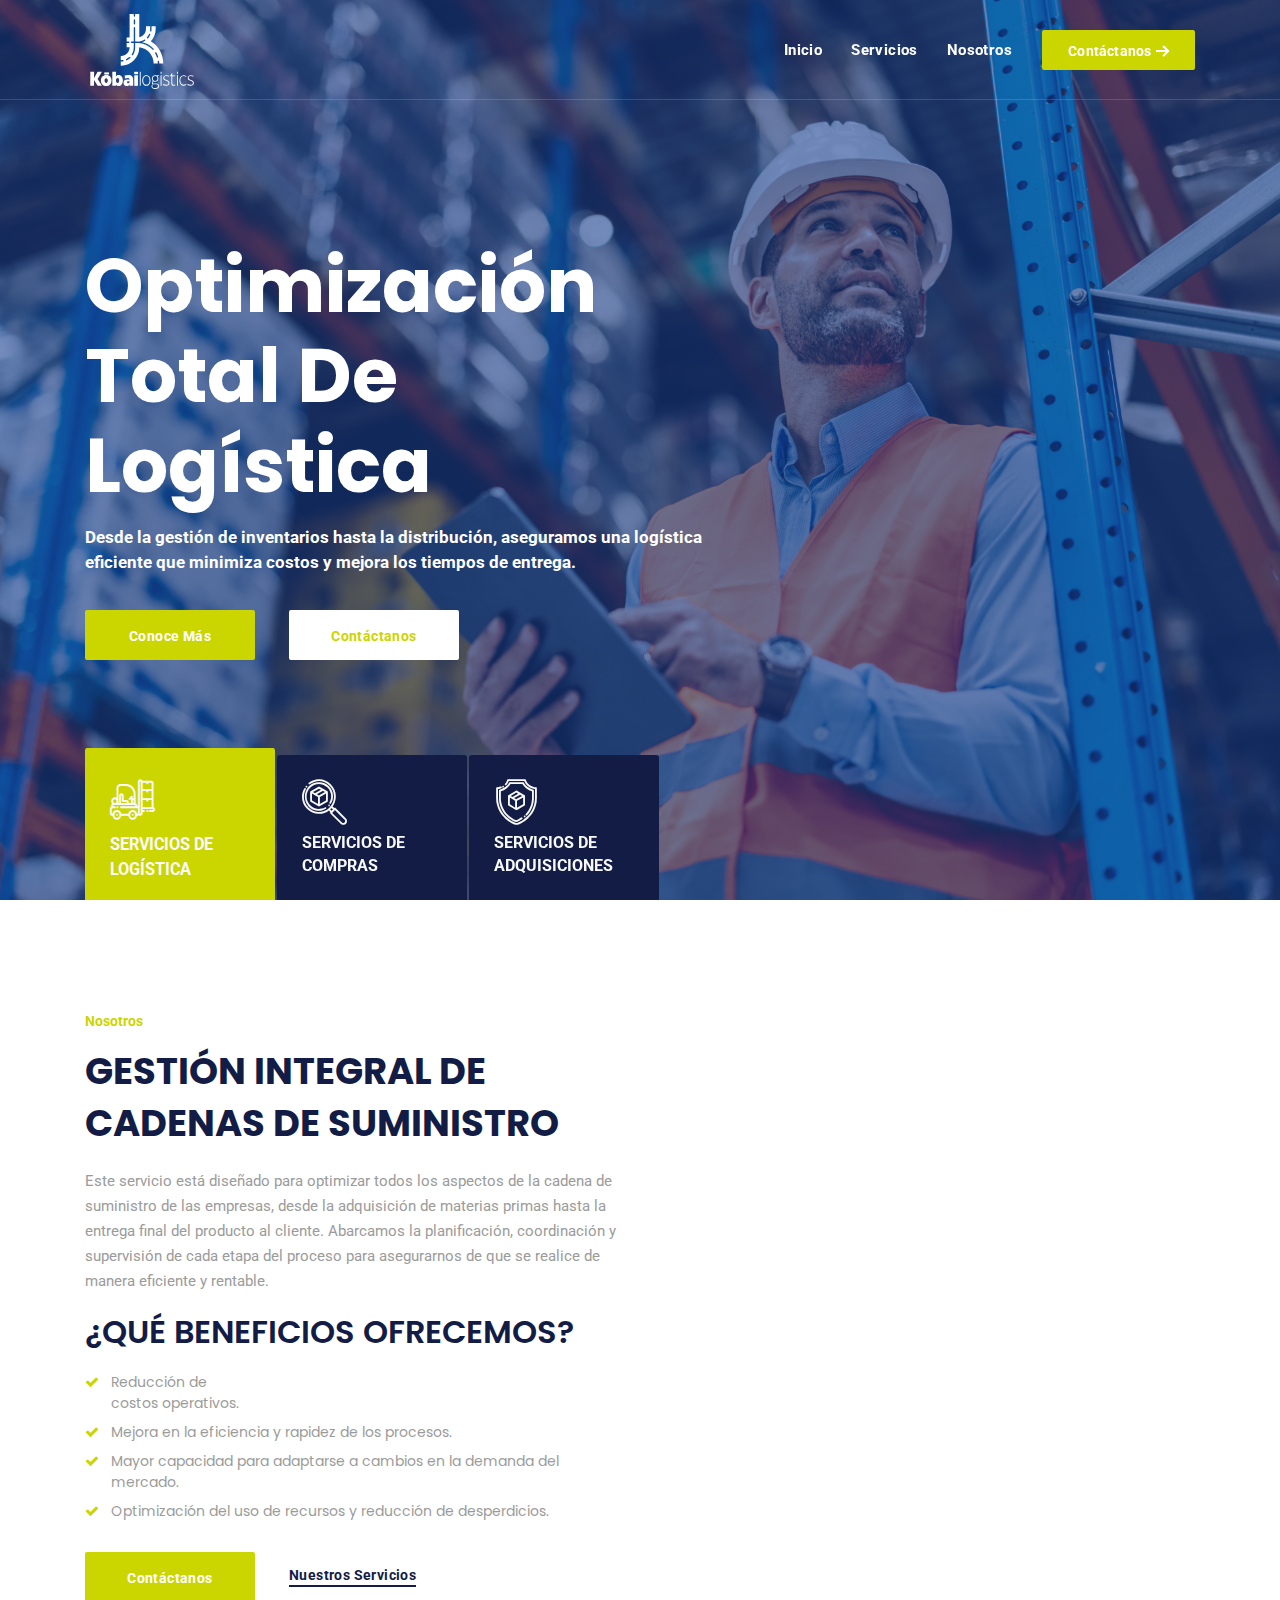
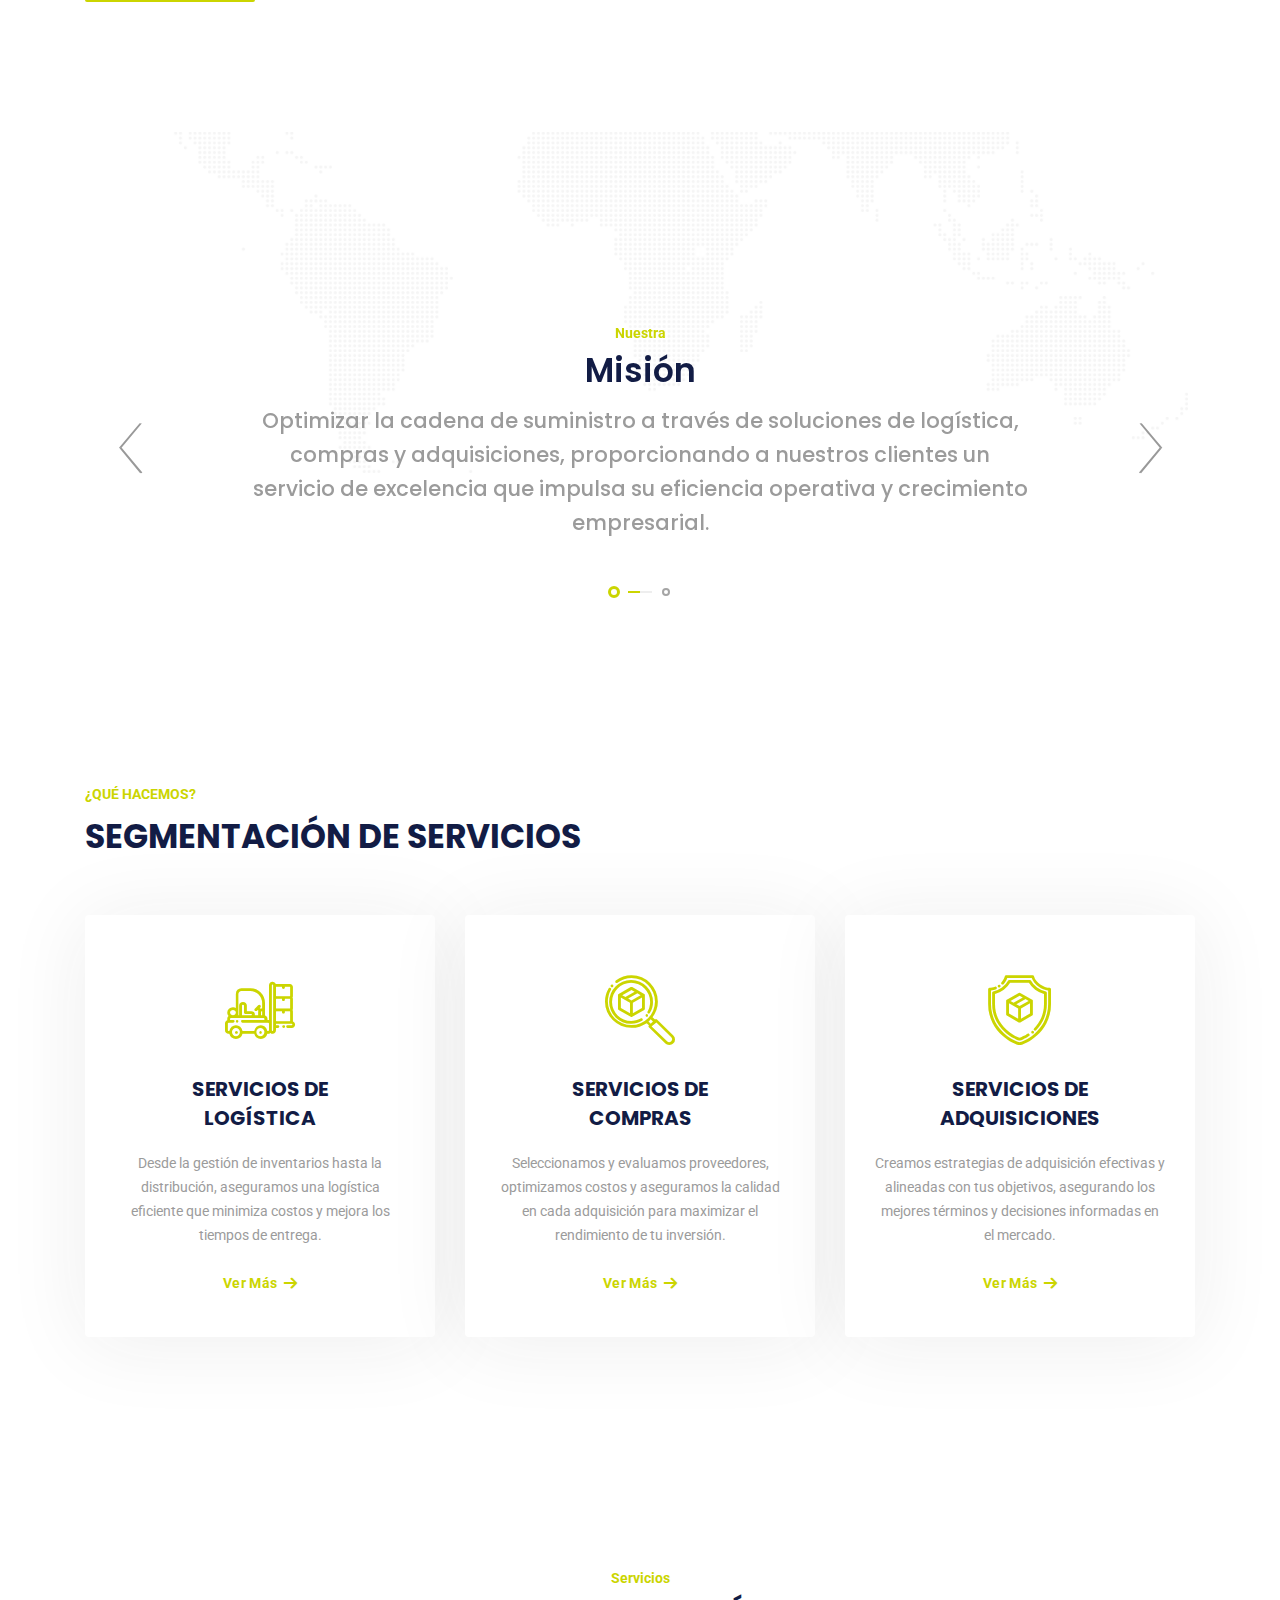
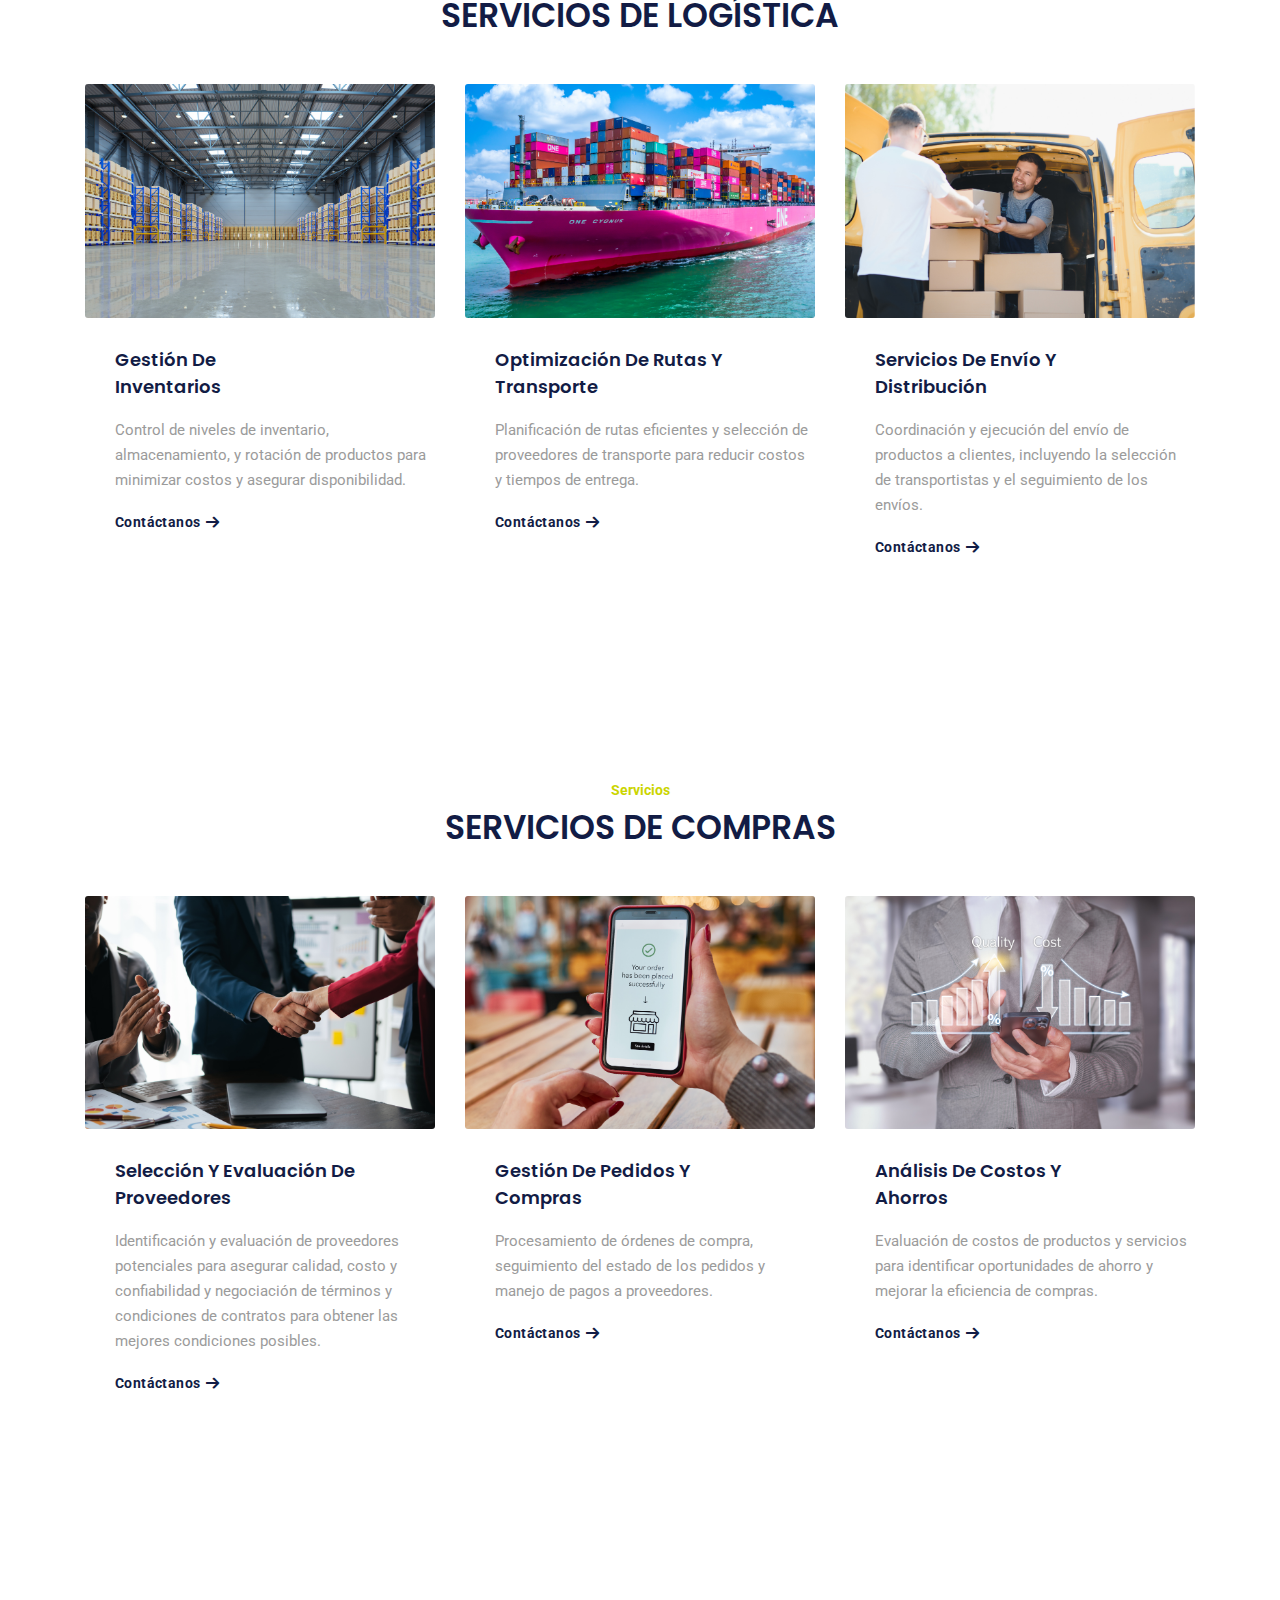
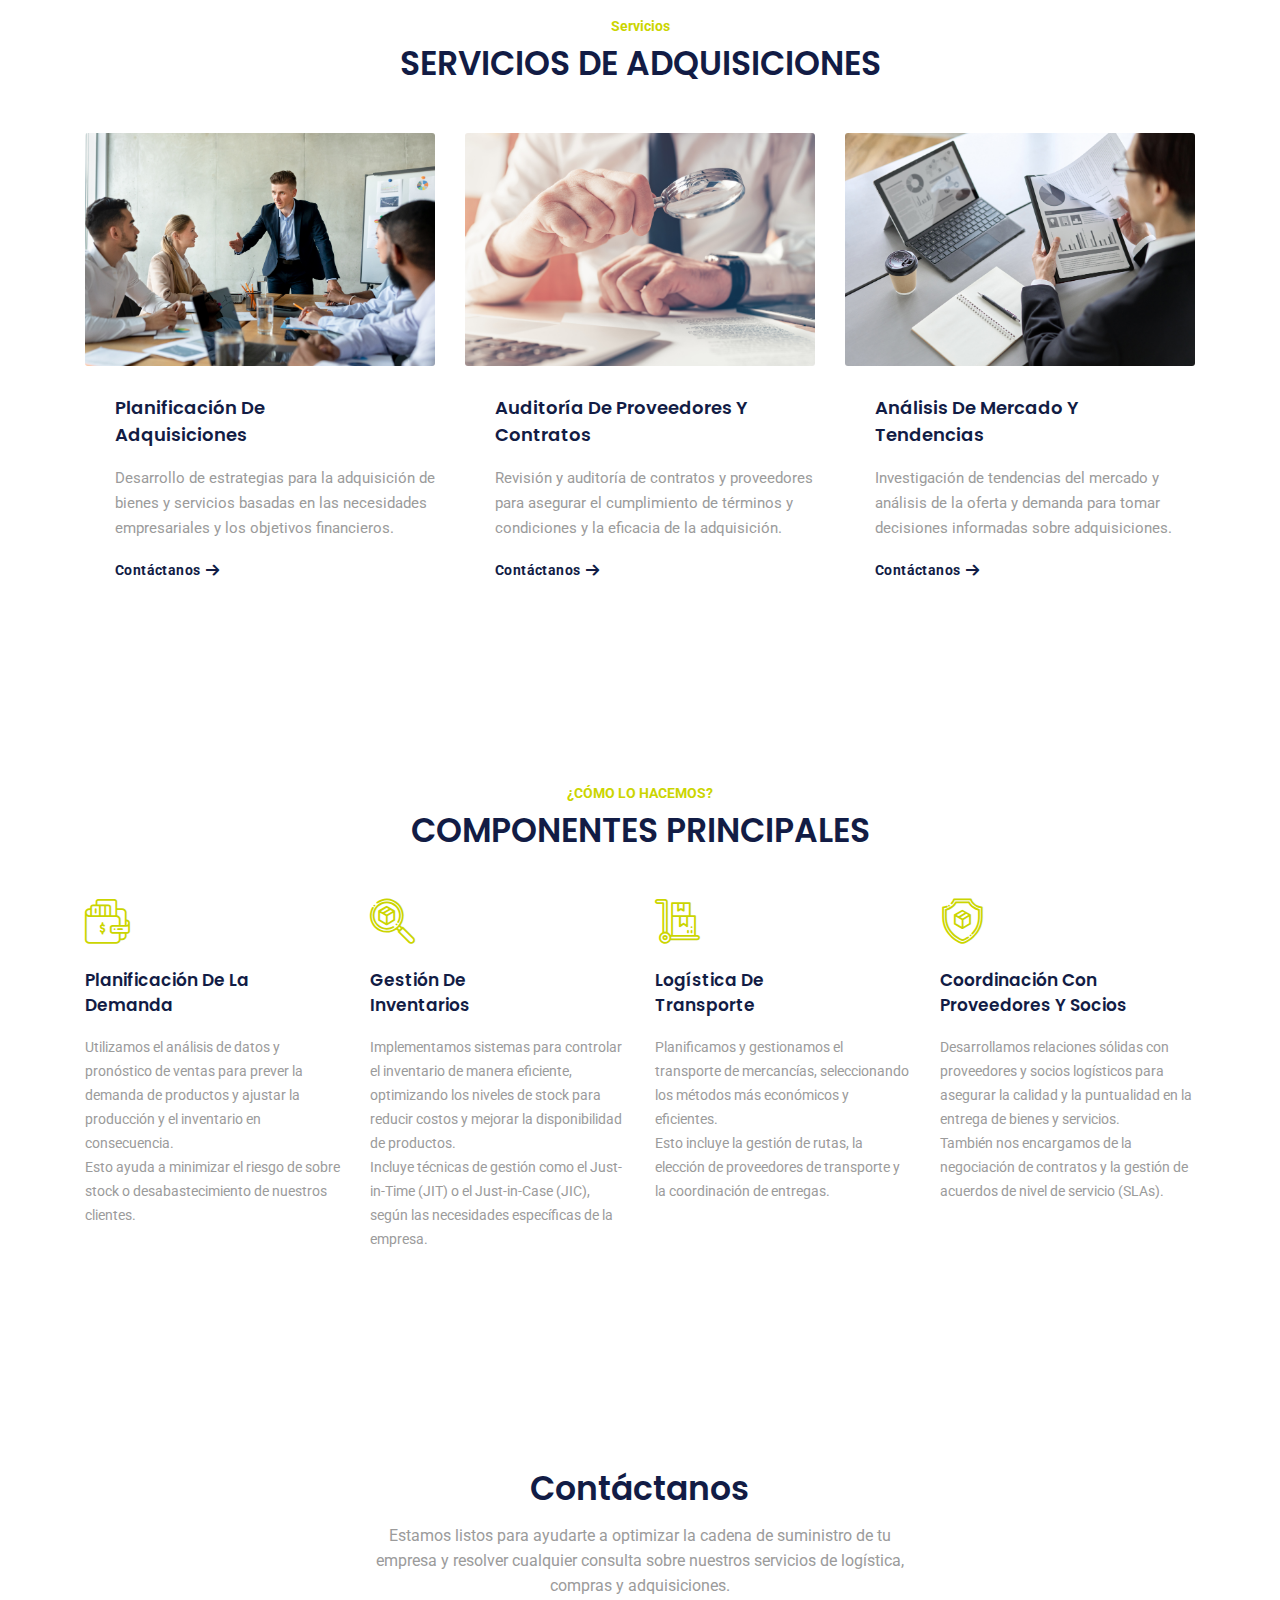
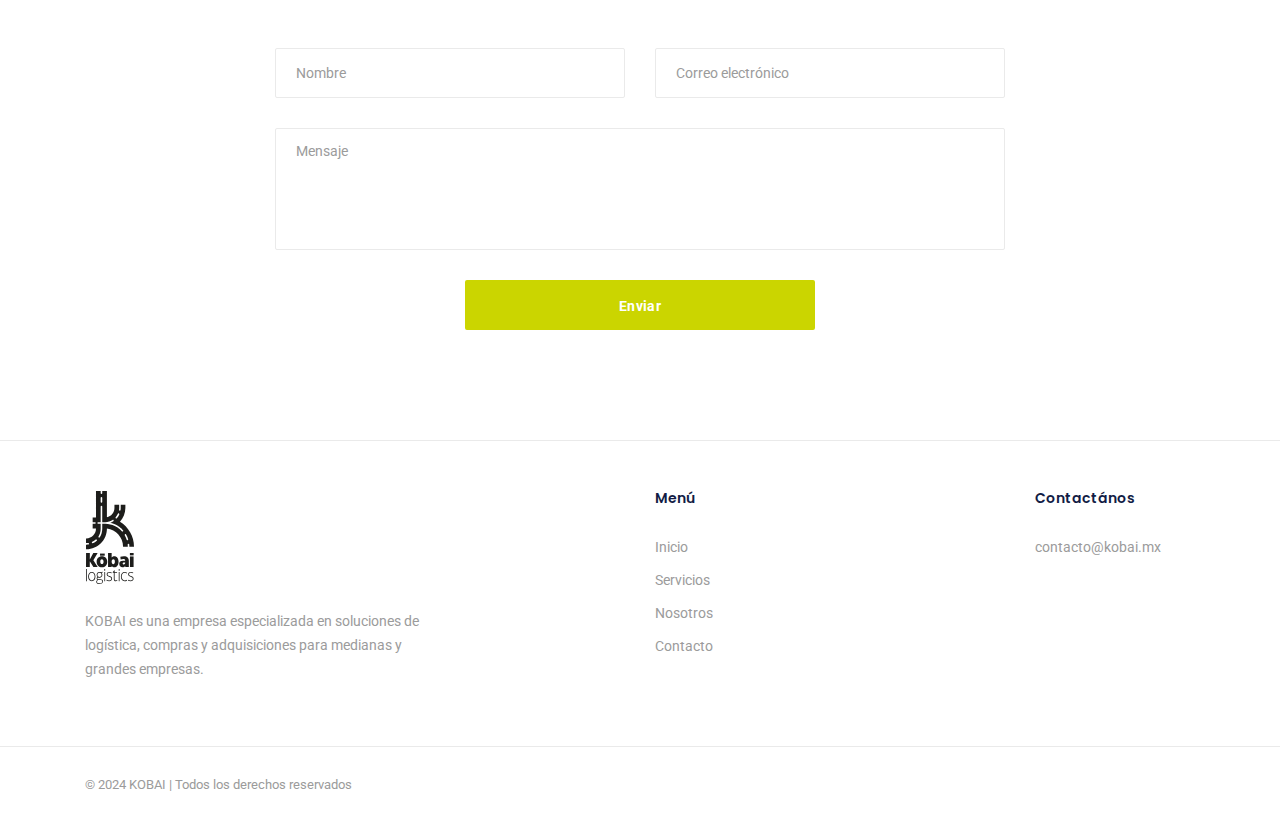
==== commit 682b3d7c: "titulo de beneficios" ====
--- a/index.html
+++ b/index.html
@@ -83,7 +83,7 @@
 
 
     <!-- ============================
-        Slider
+        Inicio
     ============================== -->
     <section id="slider1" class="slider slider-1">
       <div class="owl-carousel thumbs-carousel carousel-arrows" data-slider-id="slider1" data-dots="false"
@@ -162,15 +162,18 @@
     <!--========================
         nosotros
     ===========================-->
-    <section id="about2" class="about about-2">
+    <section id="nosotros" class="about about-2">
       <div class="container">
         <div class="row">
           <div class="col-sm-12 col-md-12 col-lg-6">
-            <div class="heading heading-3 mb-20 pt-60">
+            <!-- <div class="heading heading-3 mb-20 pt-60"> -->
+            <div class="heading heading-3 mb-20">
+
               <span class="heading__subtitle">Nosotros</span>
               <h2 class="heading__title">GESTIÓN INTEGRAL DE CADENAS DE SUMINISTRO</h2>
               <p>Este servicio está diseñado para optimizar todos los aspectos de la cadena de suministro de las empresas, desde la adquisición de materias primas hasta la entrega final del producto al cliente. Abarcamos la planificación, coordinación y supervisión de cada etapa del proceso para asegurarnos de que se realice de manera eficiente y rentable.</p>
             </div><!-- /.heading -->
+            <h4>¿QUÉ BENEFICIOS OFRECEMOS?</h4>
             <ul class="list-items list-items-layout2 list-unstyled mb-30">
               <li>Reducción de <br> costos operativos.</li>
               <li>Mejora en la eficiencia y rapidez de los procesos.</li>
@@ -235,7 +238,7 @@
     <!-- ========================
         Services
     =========================== -->
-    <section id="services" class="services pb-90">
+    <section id="servicios" class="services pb-90">
       <div class="container">
         <div class="row heading heading-2 mb-40">
           <div class="col-sm-12 col-md-12 col-lg-12">
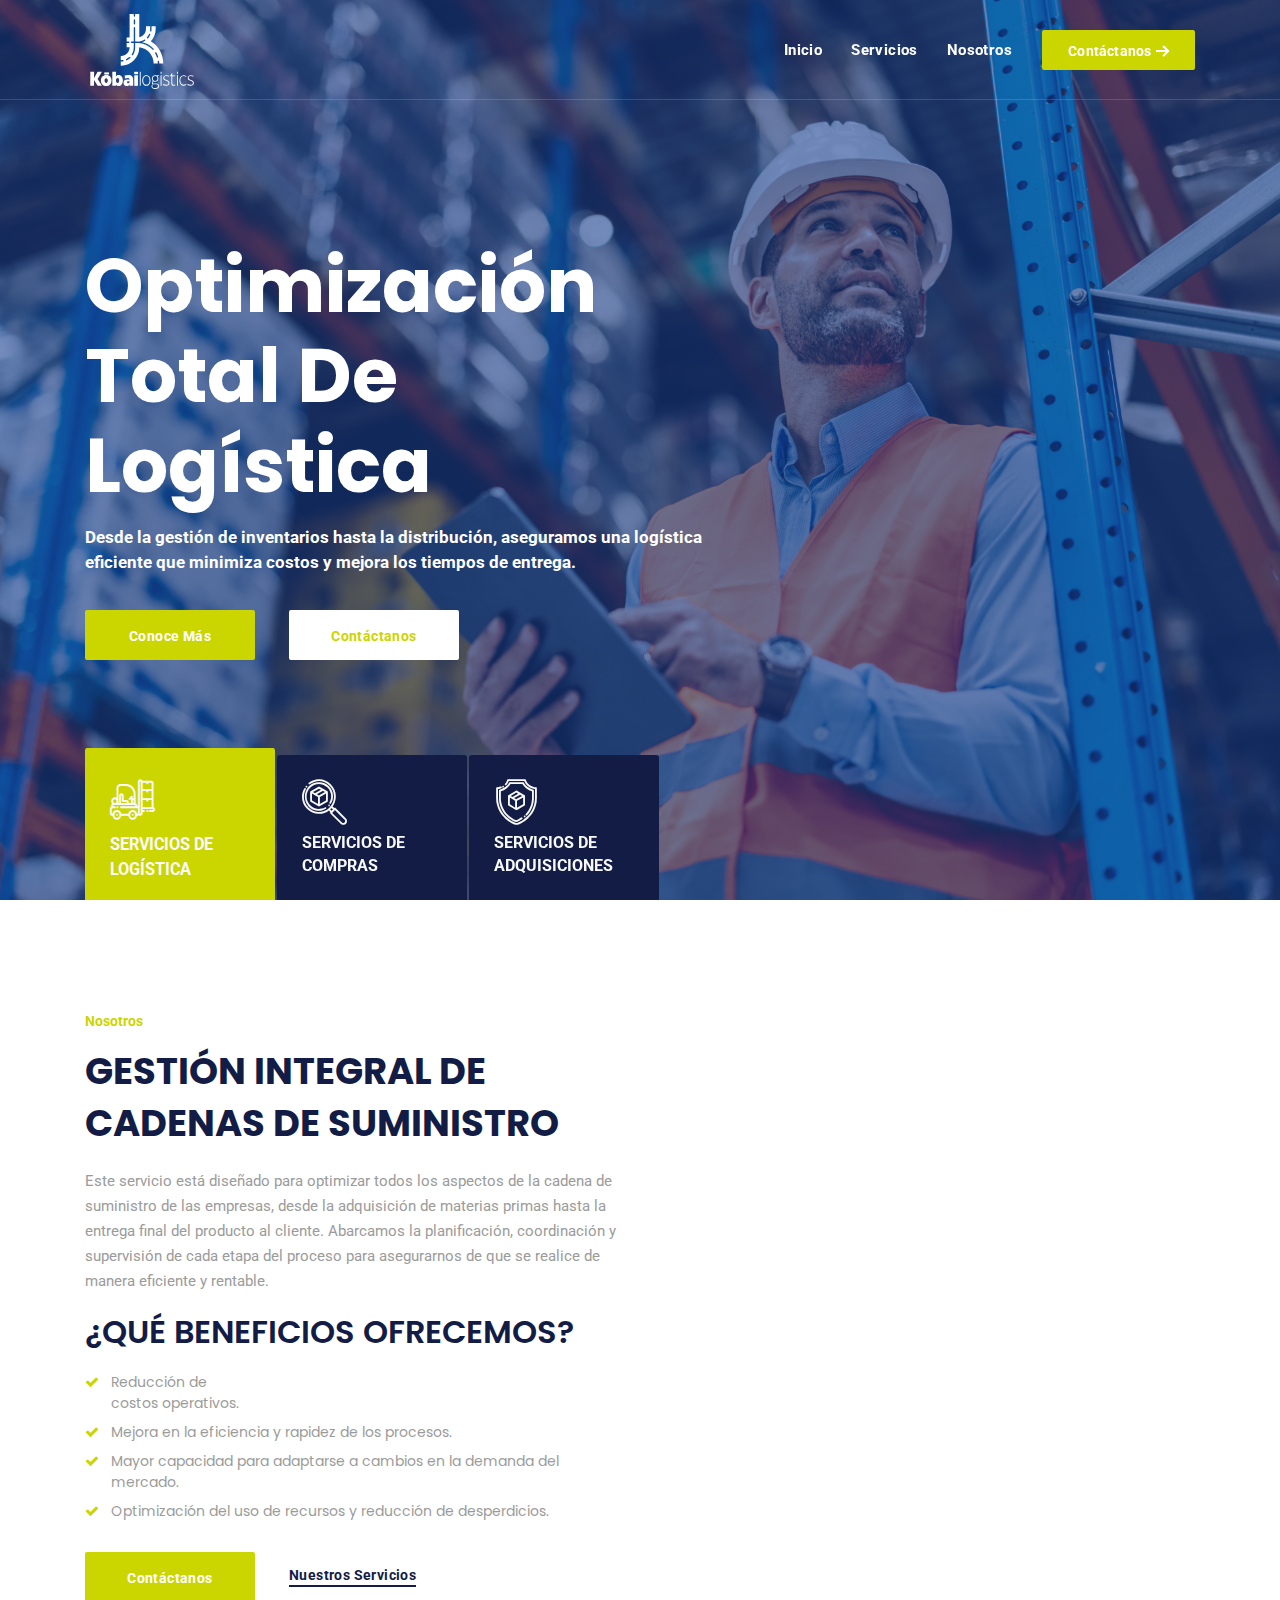
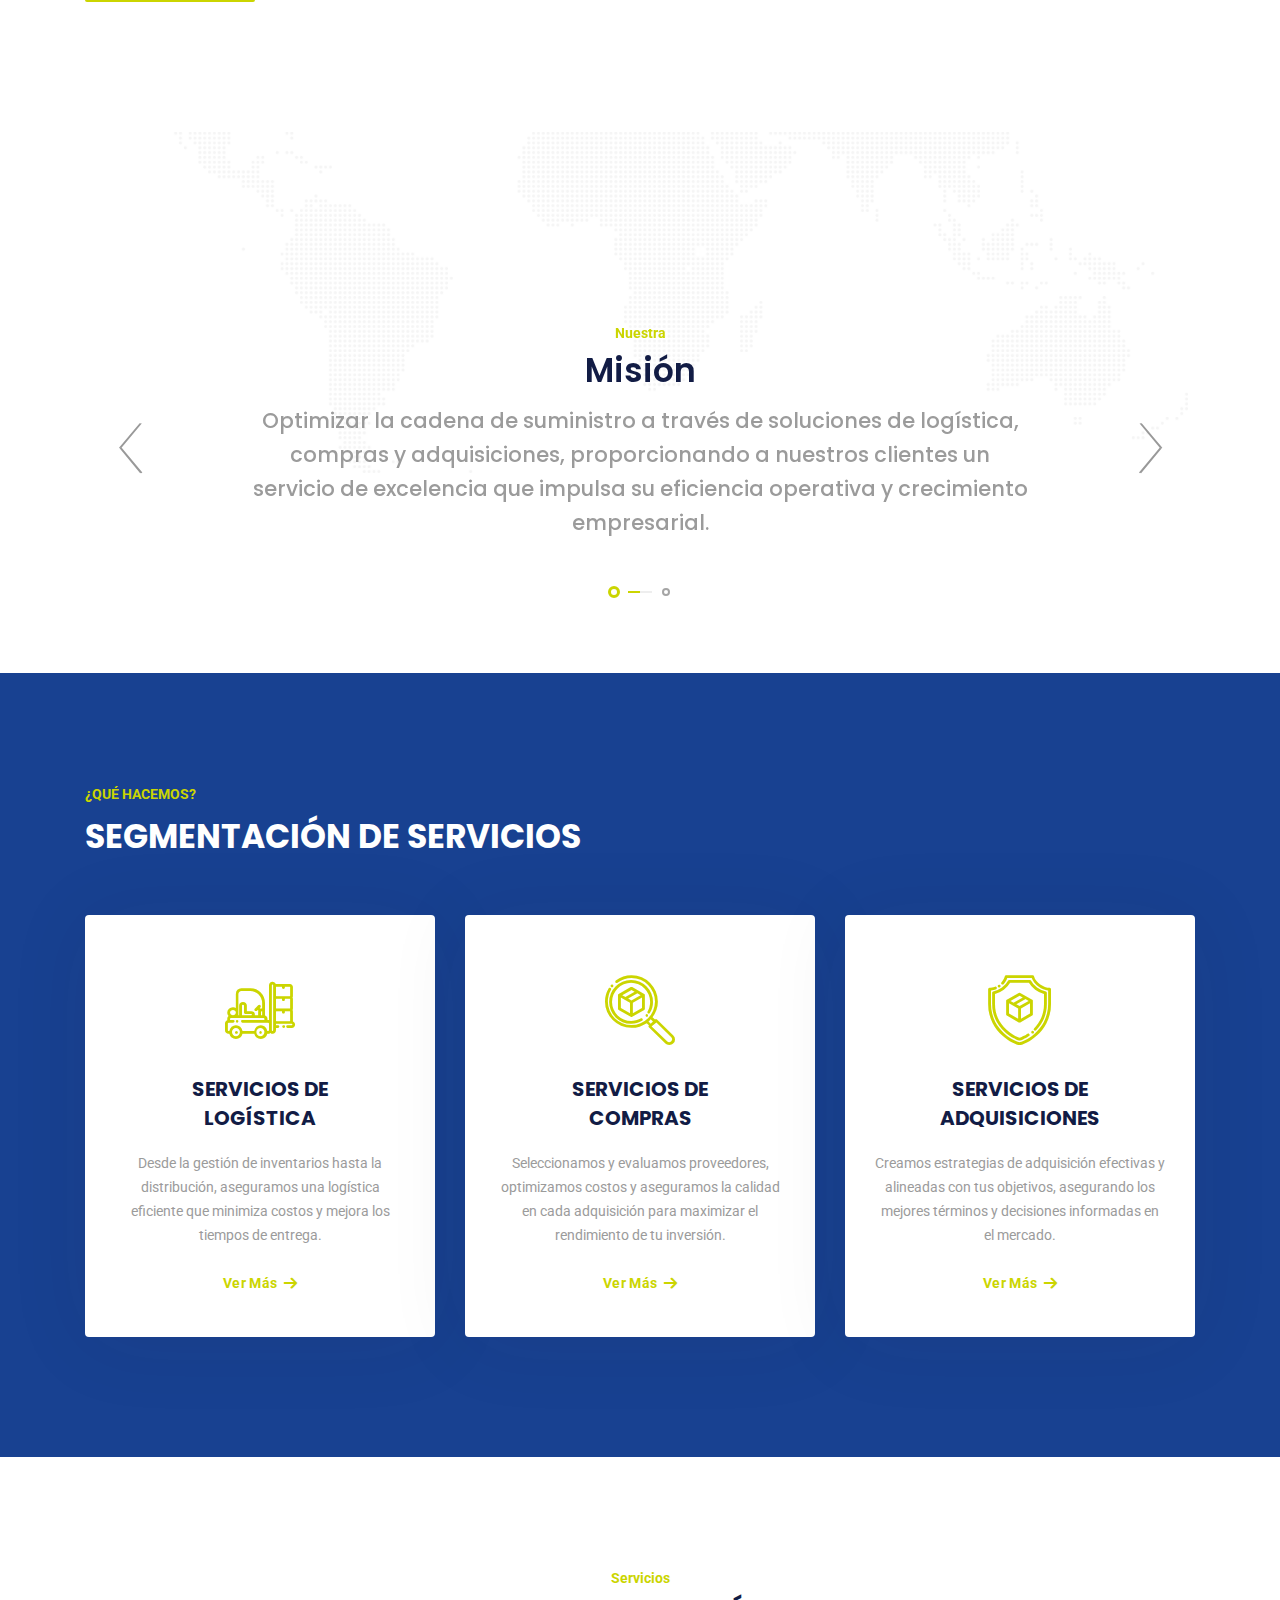
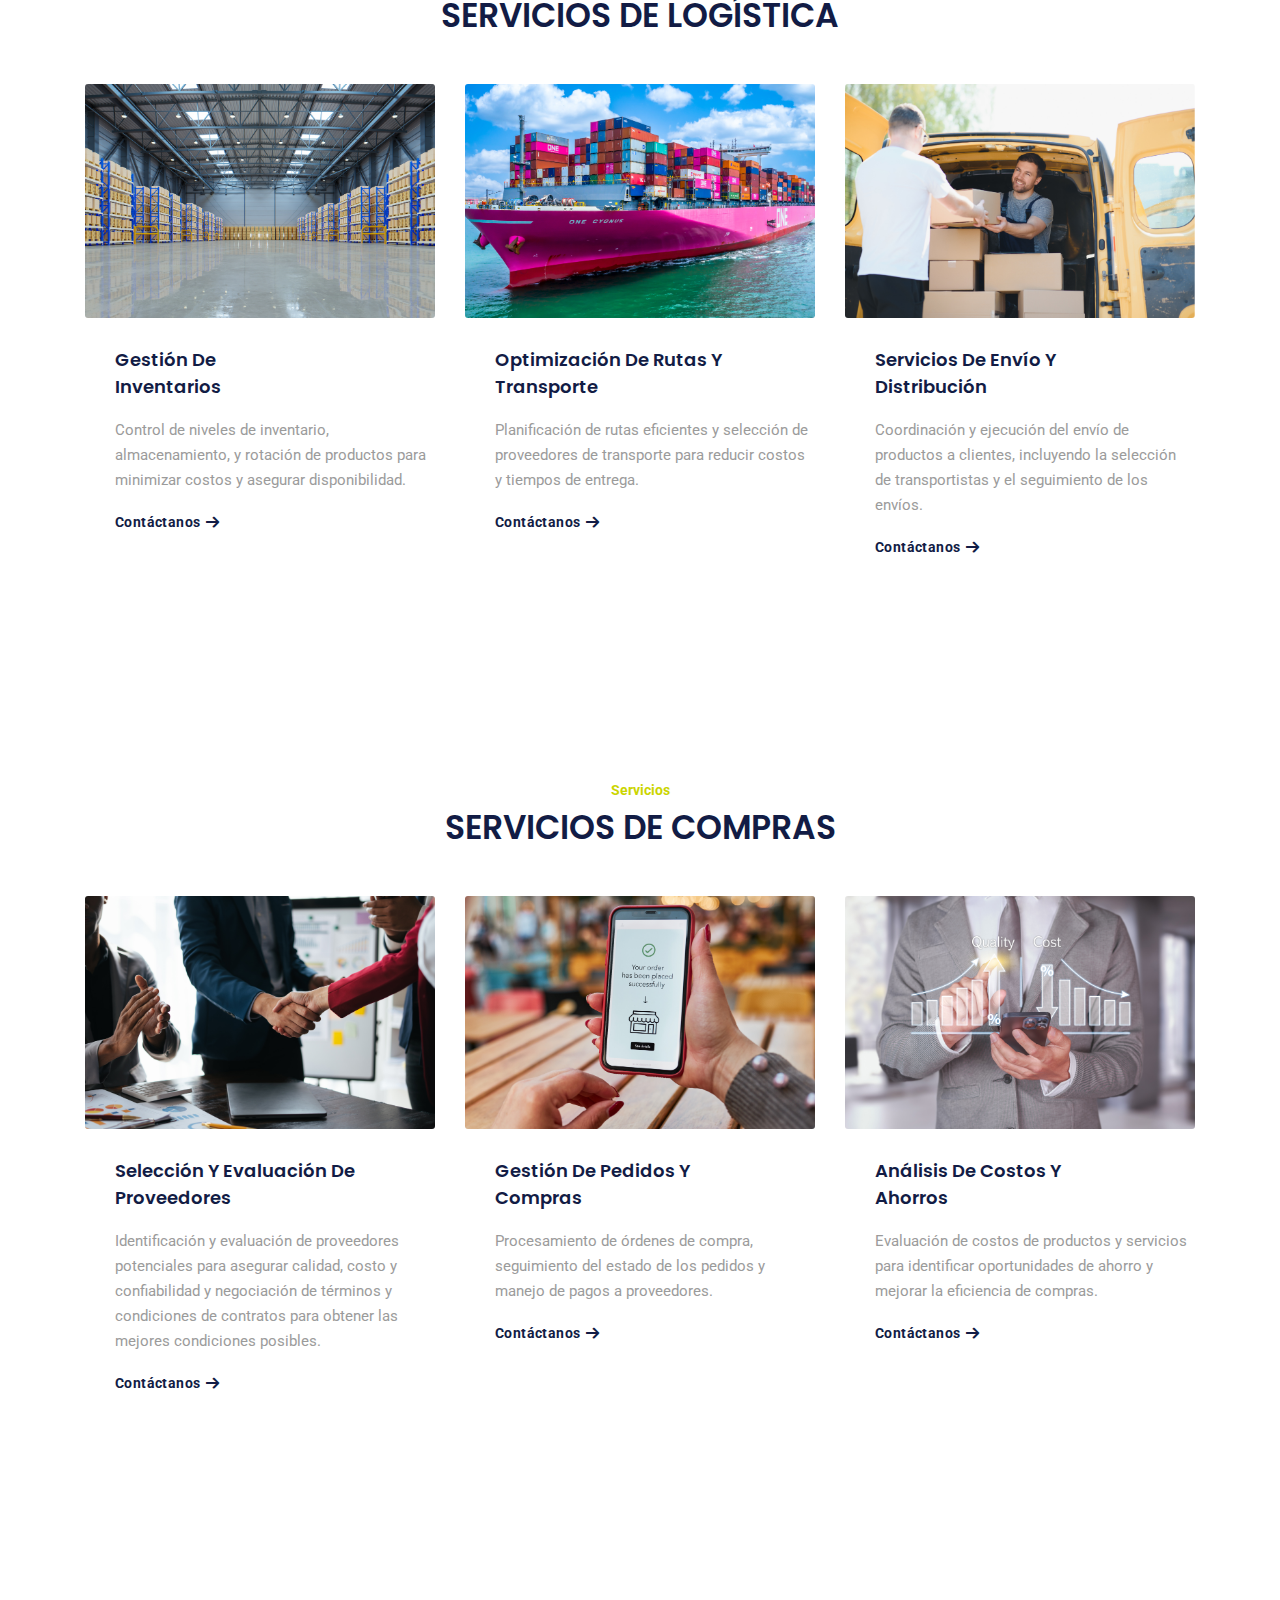
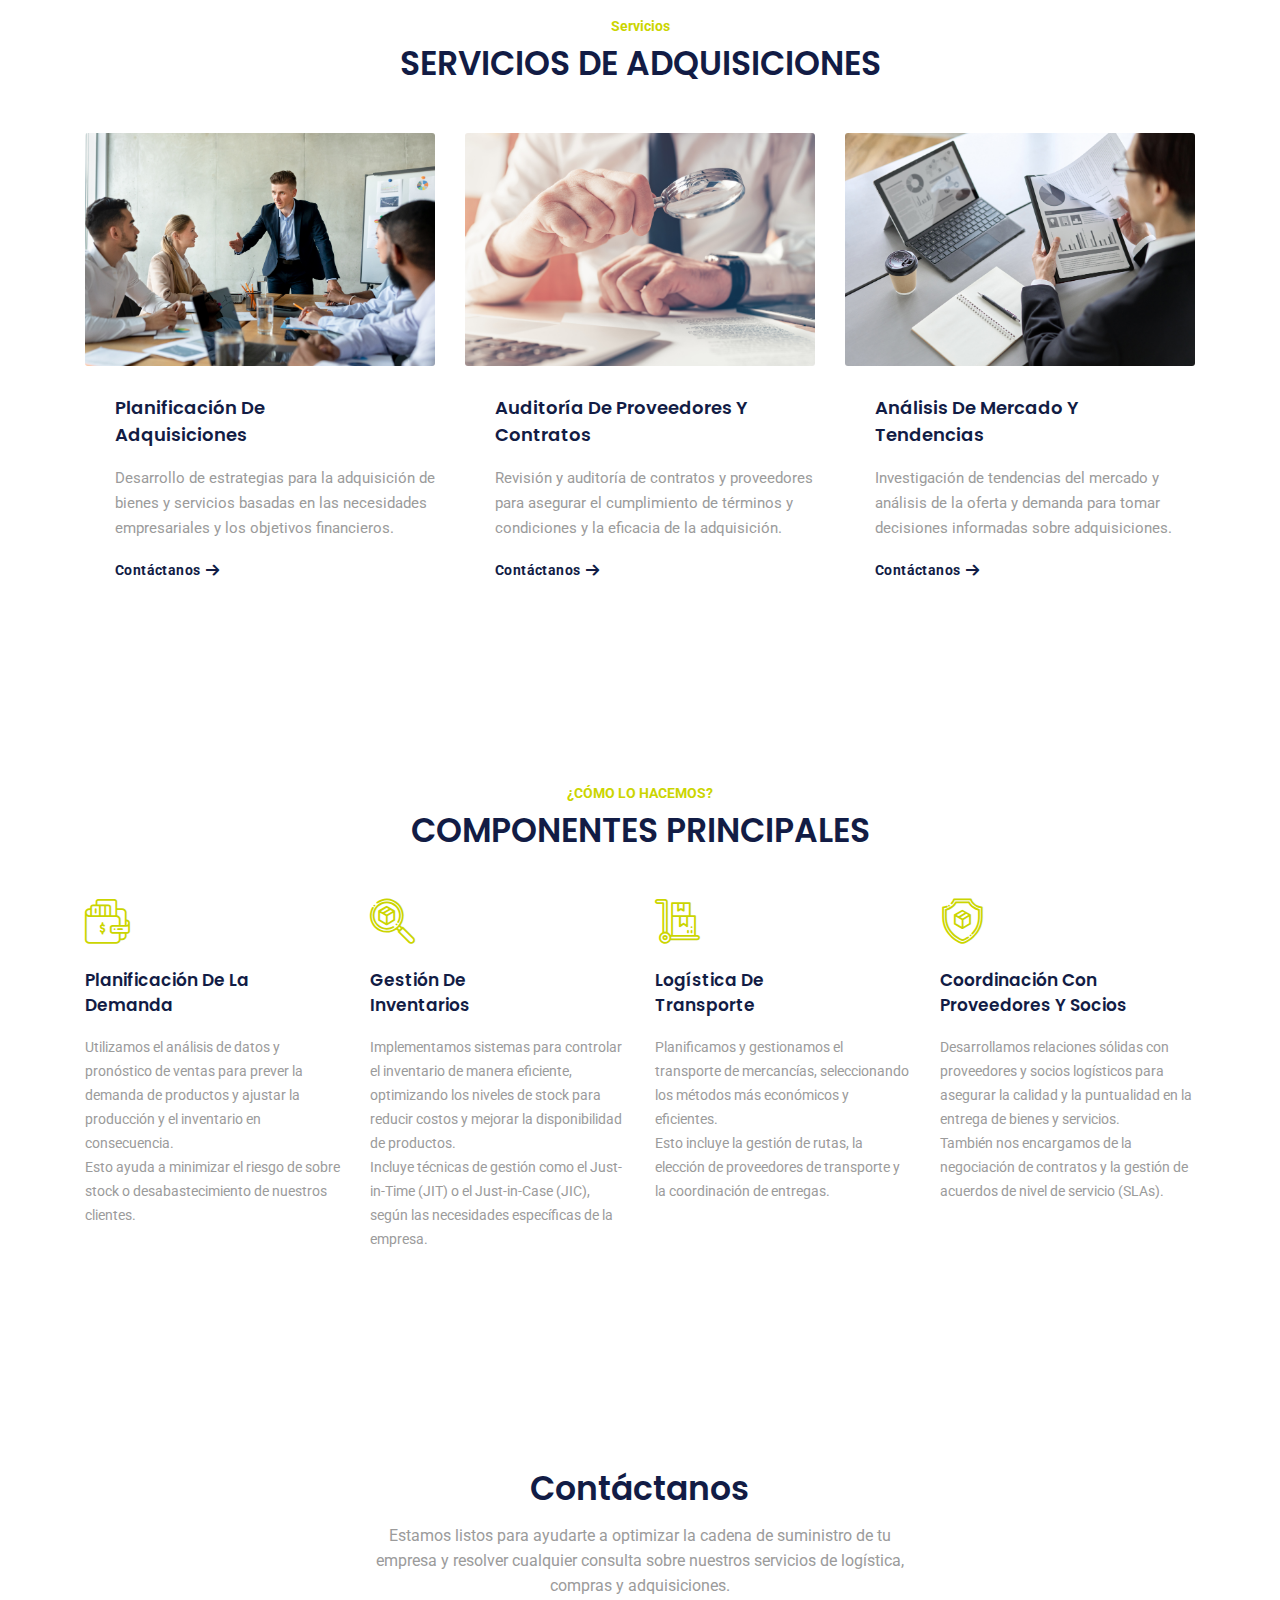
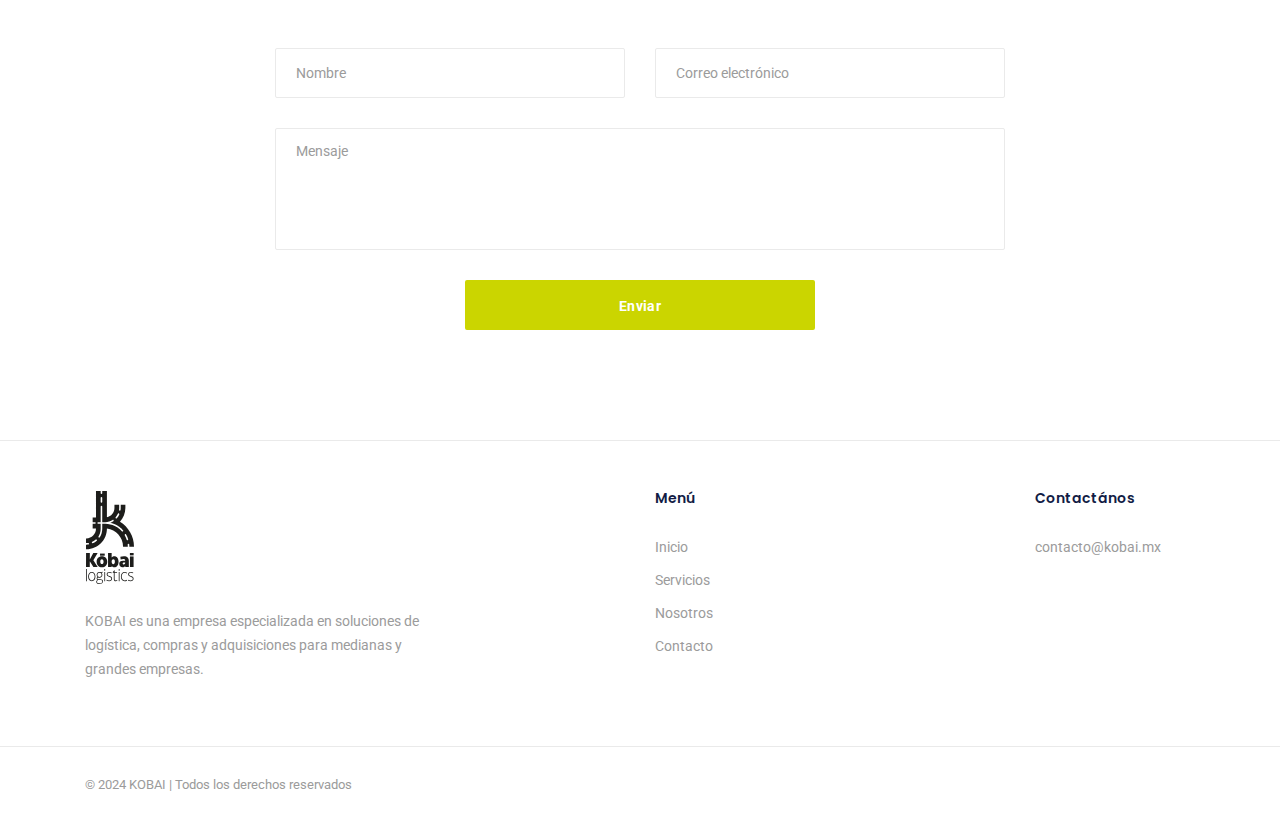
==== commit 1e76cb3d: "share image" ====
--- a/index.html
+++ b/index.html
@@ -13,7 +13,13 @@
   <meta name="author" content="KOBAI | LOGÍSTICA, COMPRAS Y ADQUISICIONES">
   <meta name="description" content="KOBAI es una empresa especializada en soluciones de logística, compras y adquisiciones para medianas y grandes empresas. Optimizamos la cadena de suministro para reducir costos y mejorar la eficiencia operativa de nuestros clientes.">
 
- 
+  <!-- og:meta -->
+  <meta property="og:title" content="KOBAI | LOGÍSTICA, COMPRAS Y ADQUISICIONES">
+  <meta property="og:description" content="KOBAI es una empresa especializada en soluciones de logística, compras y adquisiciones para medianas y grandes empresas. Optimizamos la cadena de suministro para reducir costos y mejorar la eficiencia operativa de nuestros clientes.">
+  <meta property="og:image" content="https://kobai.mx/assets/images/share/kobai-share.jpg">
+  <meta property="og:url" content="https://kobai.mx/">
+  <meta property="og:type" content="website">
+
   <!-- Favicons -->
   <link rel="apple-touch-icon" sizes="57x57" href="assets/images/favicon/apple-icon-57x57.png">
   <link rel="apple-touch-icon" sizes="60x60" href="assets/images/favicon/apple-icon-60x60.png">
@@ -238,14 +244,14 @@
     <!-- ========================
         Services
     =========================== -->
-    <section id="servicios" class="services pb-90">
+    <section id="servicios" class="services pb-90" style="background-color: #184191;">
       <div class="container">
         <div class="row heading heading-2 mb-40">
           <div class="col-sm-12 col-md-12 col-lg-12">
             <span class="heading__subtitle">¿QUÉ HACEMOS?</span>
           </div><!-- /.col-lg-12 -->
           <div class="col-sm-12 col-md-12 col-lg-6">
-            <h2 class="heading__title">SEGMENTACIÓN DE SERVICIOS</h2>
+            <h2 class="heading__title" style="color: white;">SEGMENTACIÓN DE SERVICIOS</h2>
           </div><!-- /.col-lg-5 -->
           <div class="col-sm-12 col-md-12 col-lg-6 ">
             <!-- <p class="heading__desc">Our global logistics expertise, advanced supply chain technology & customized
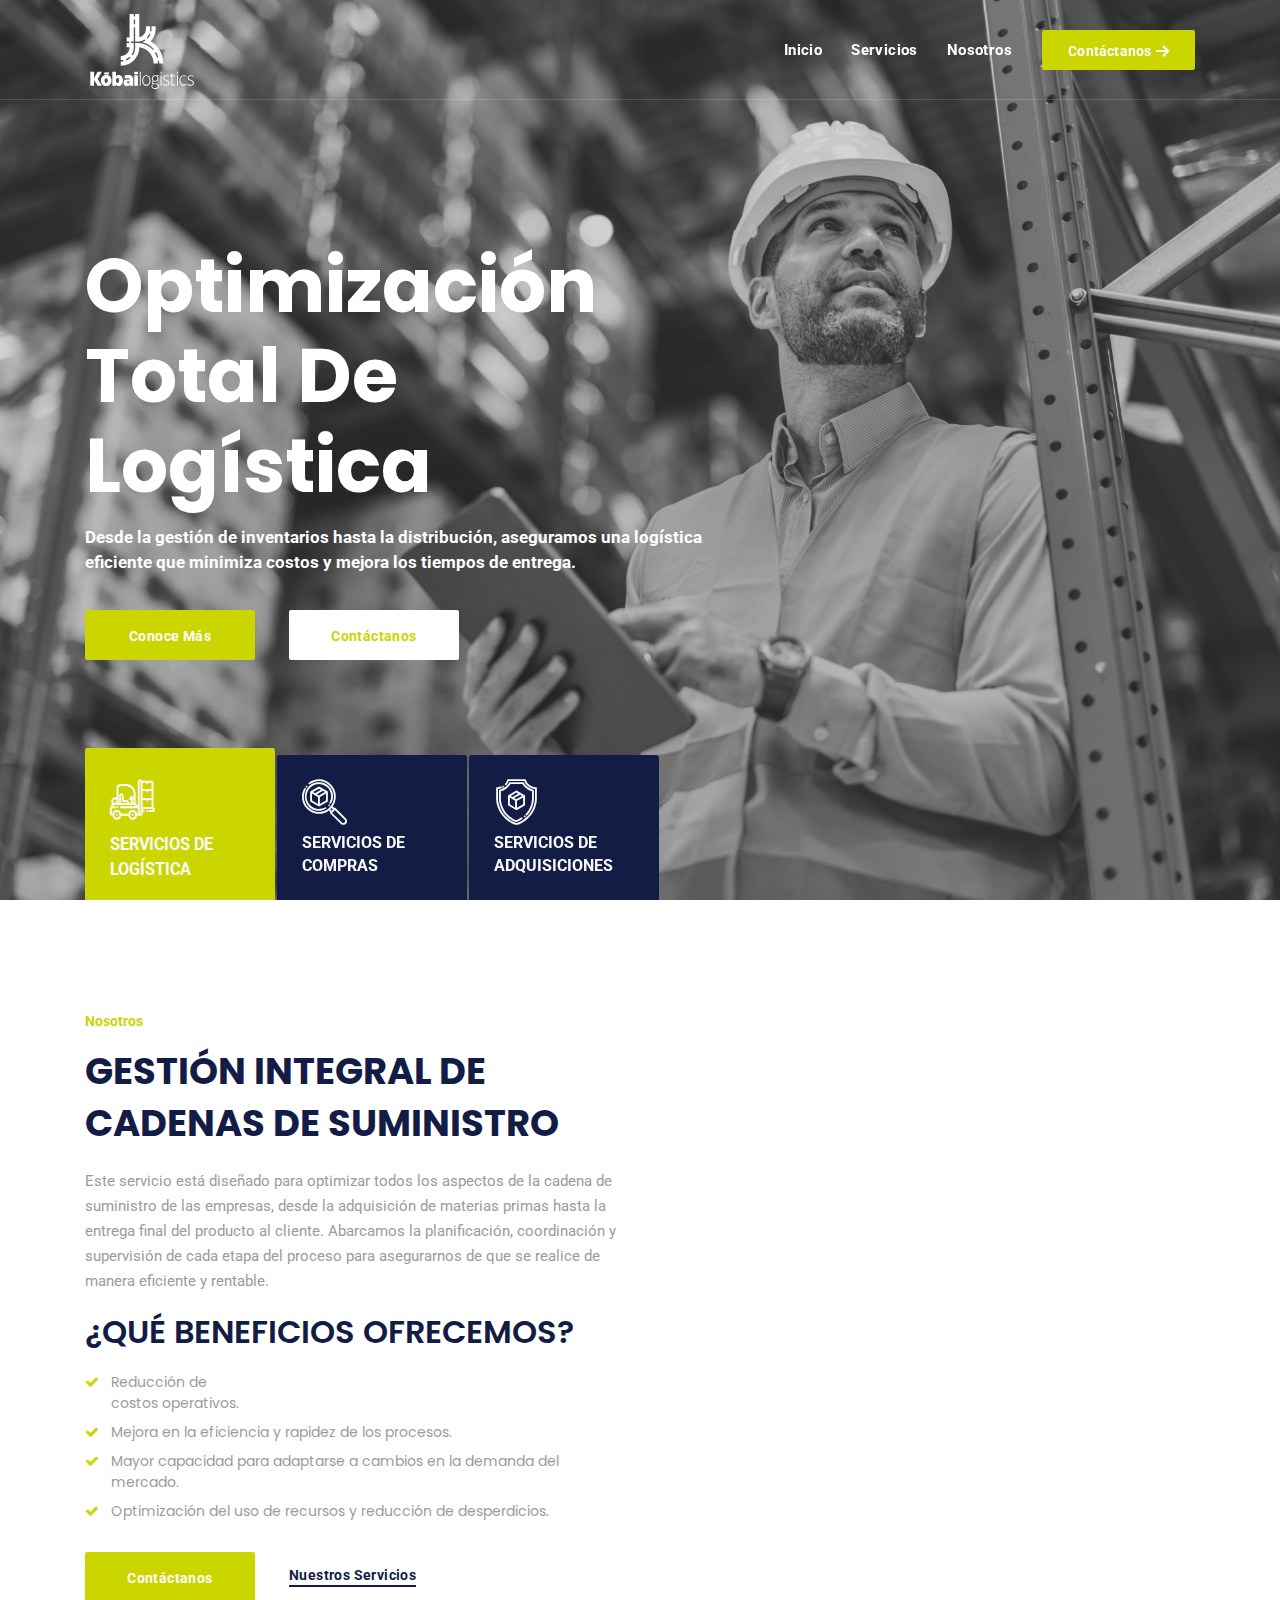
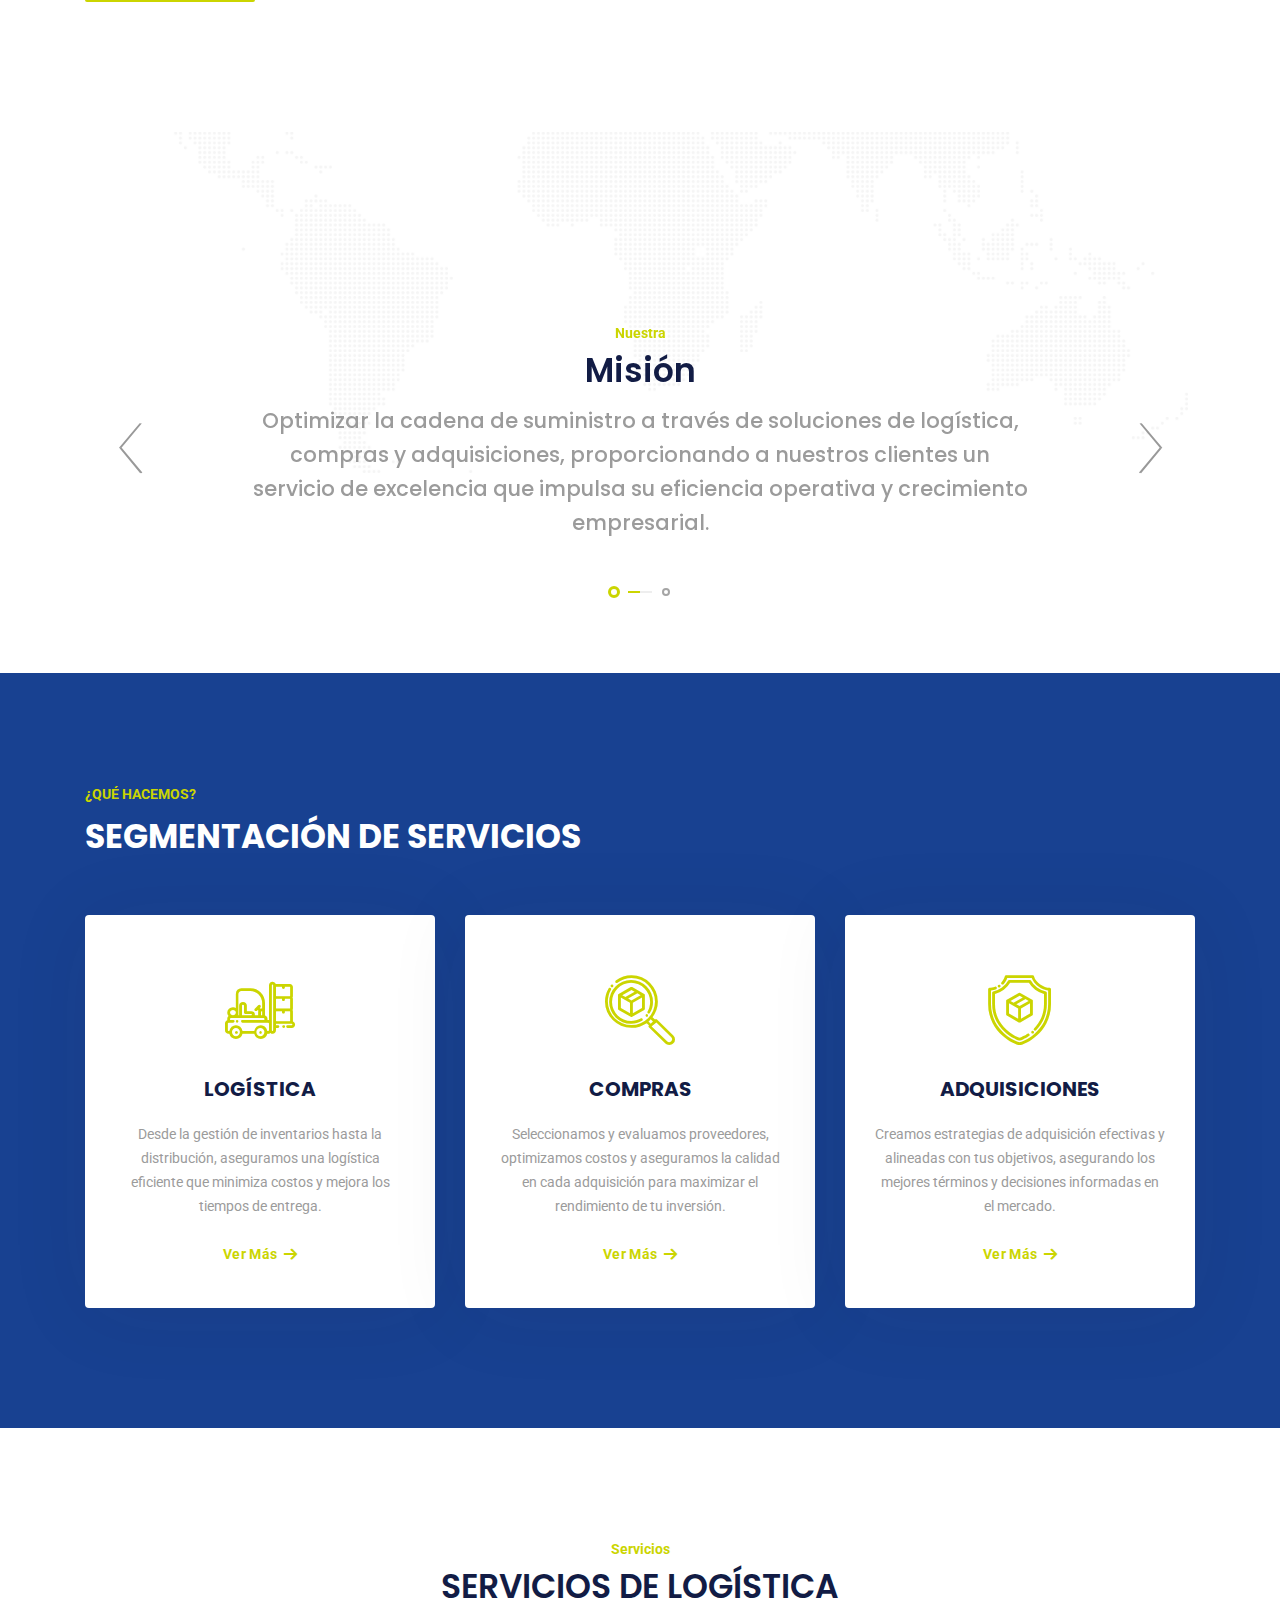
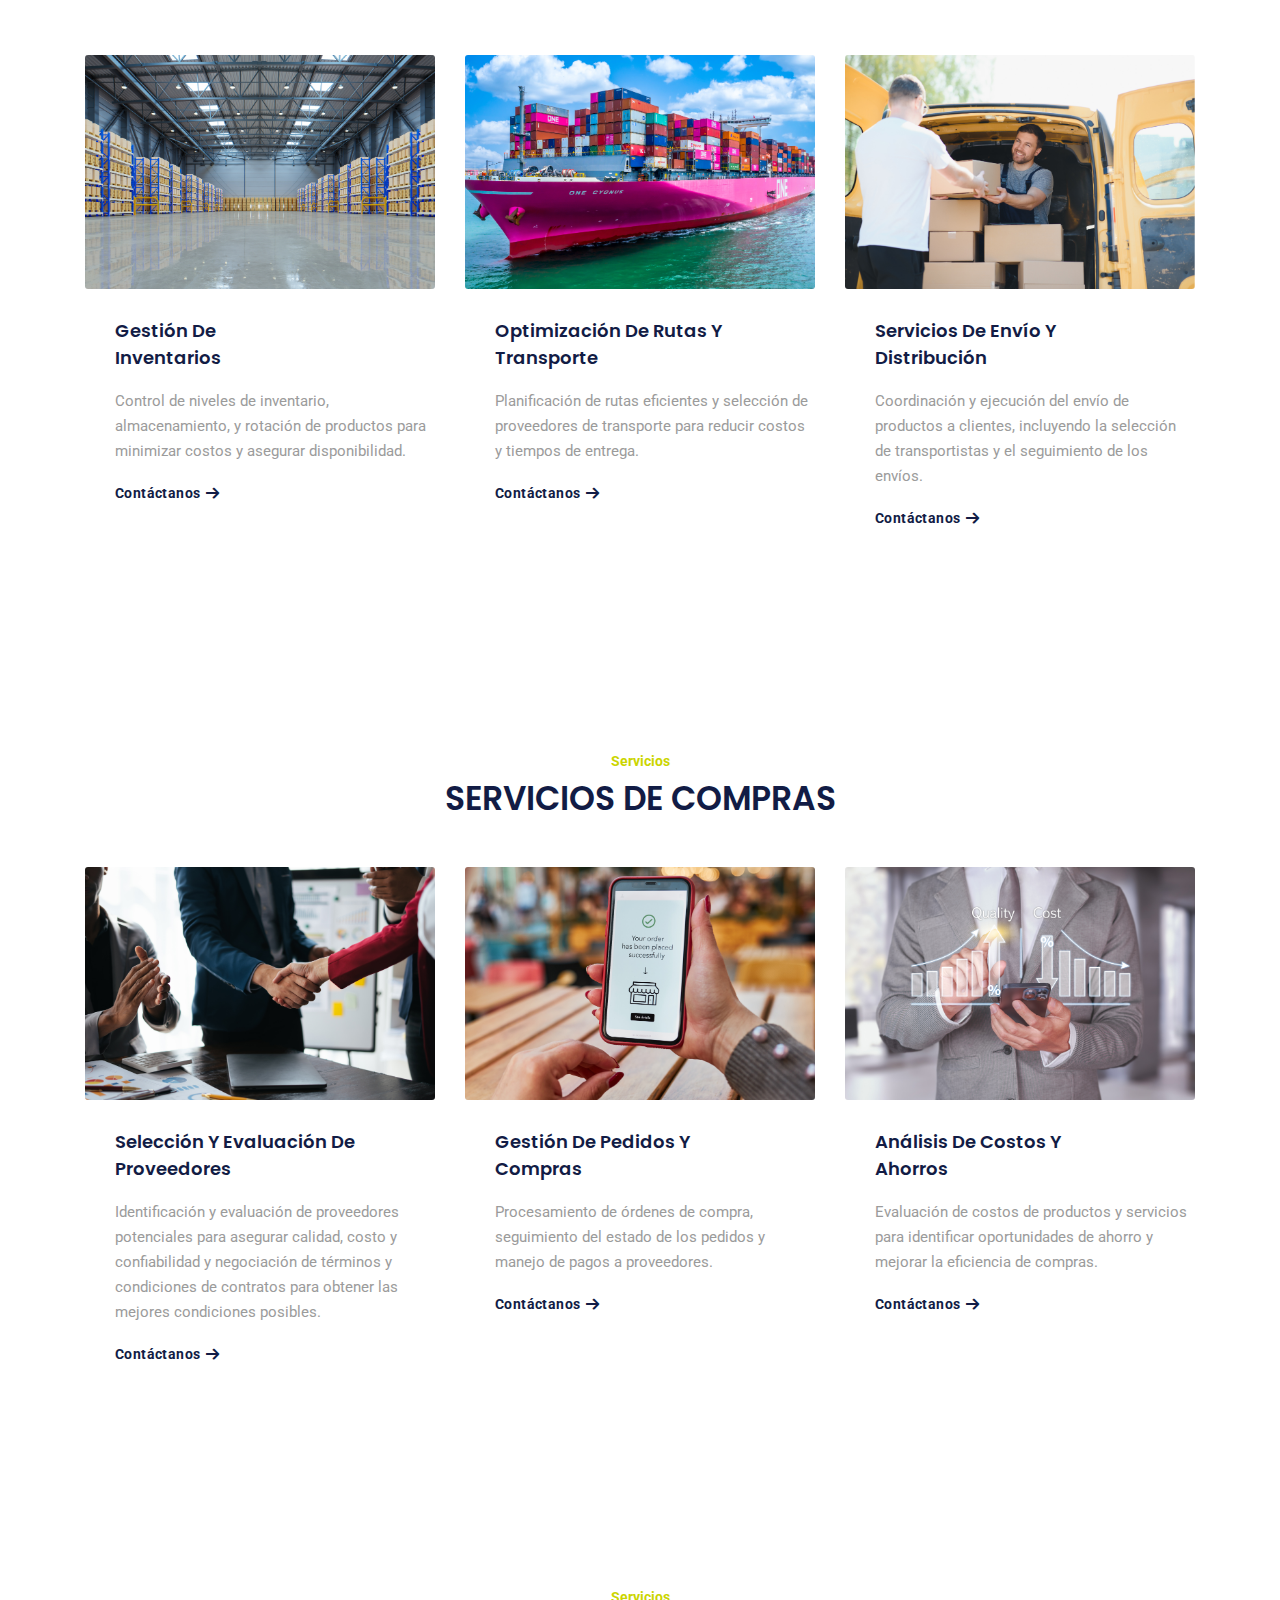
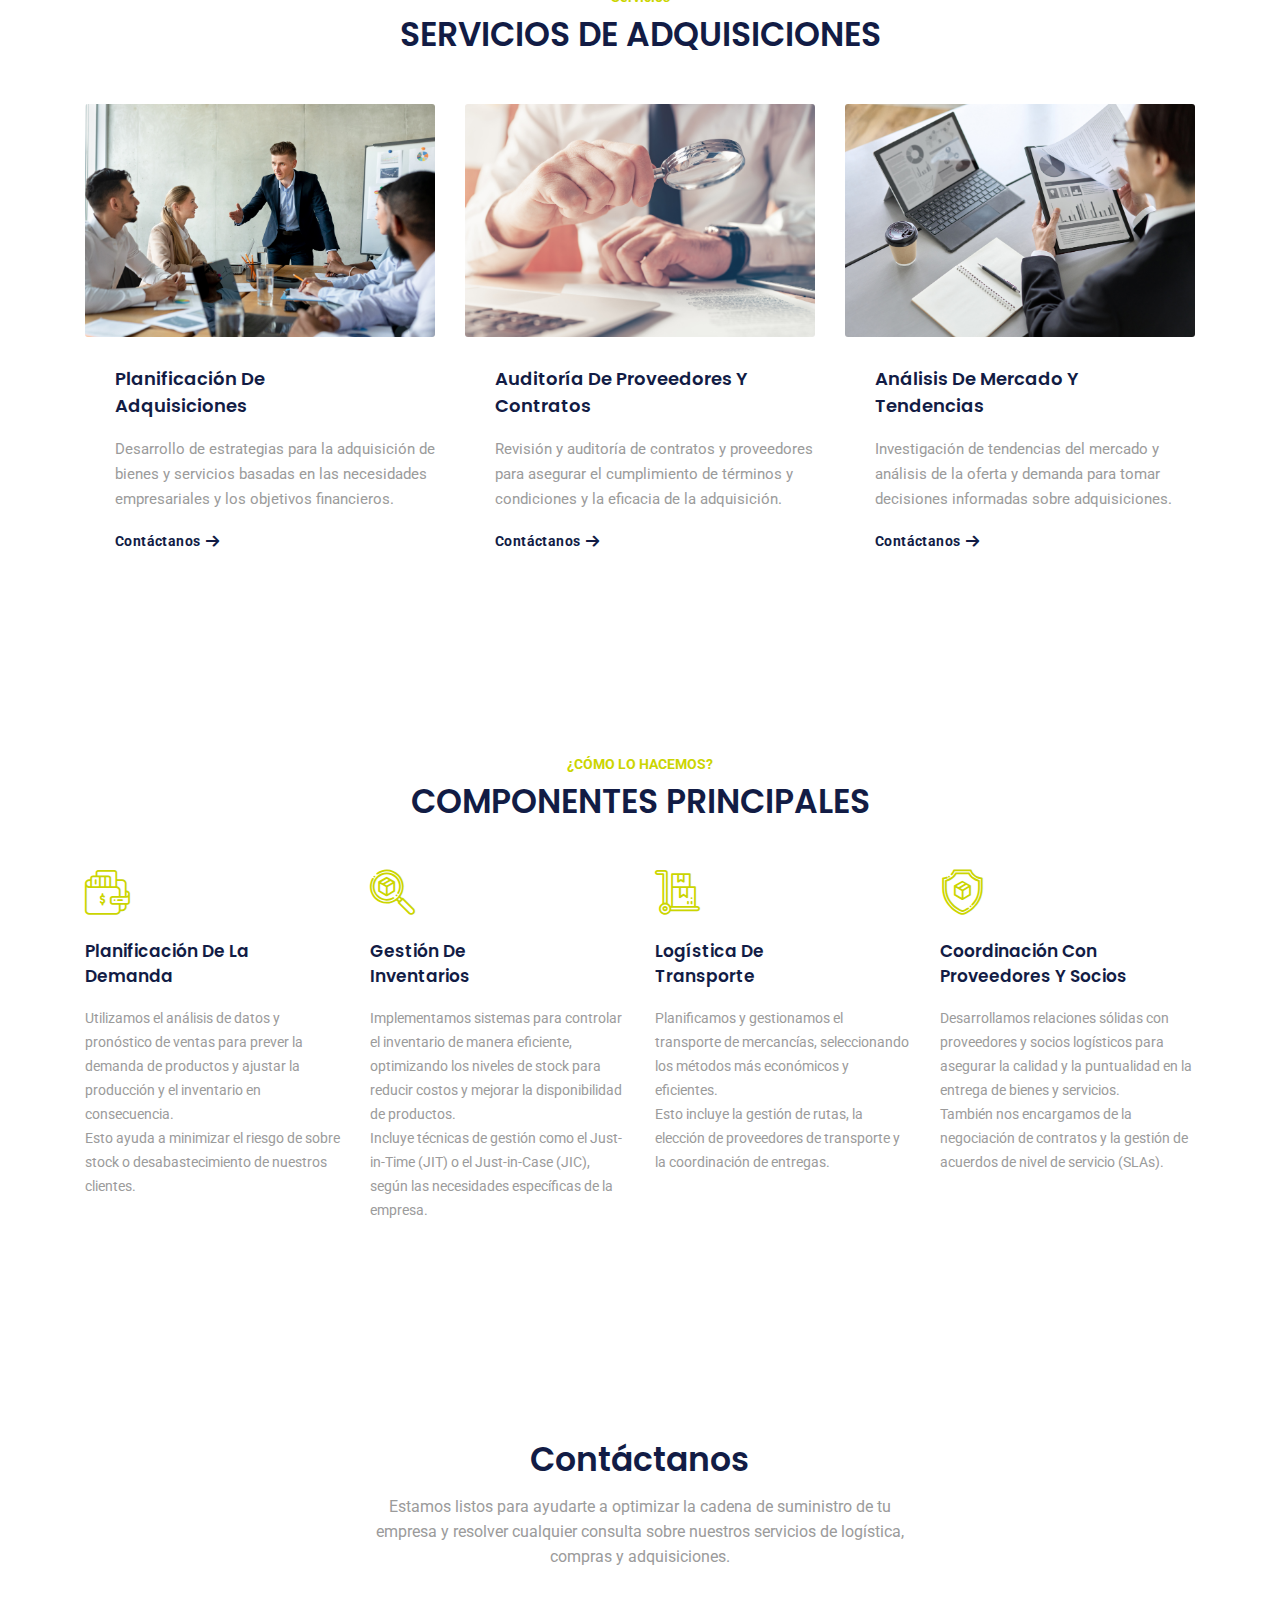
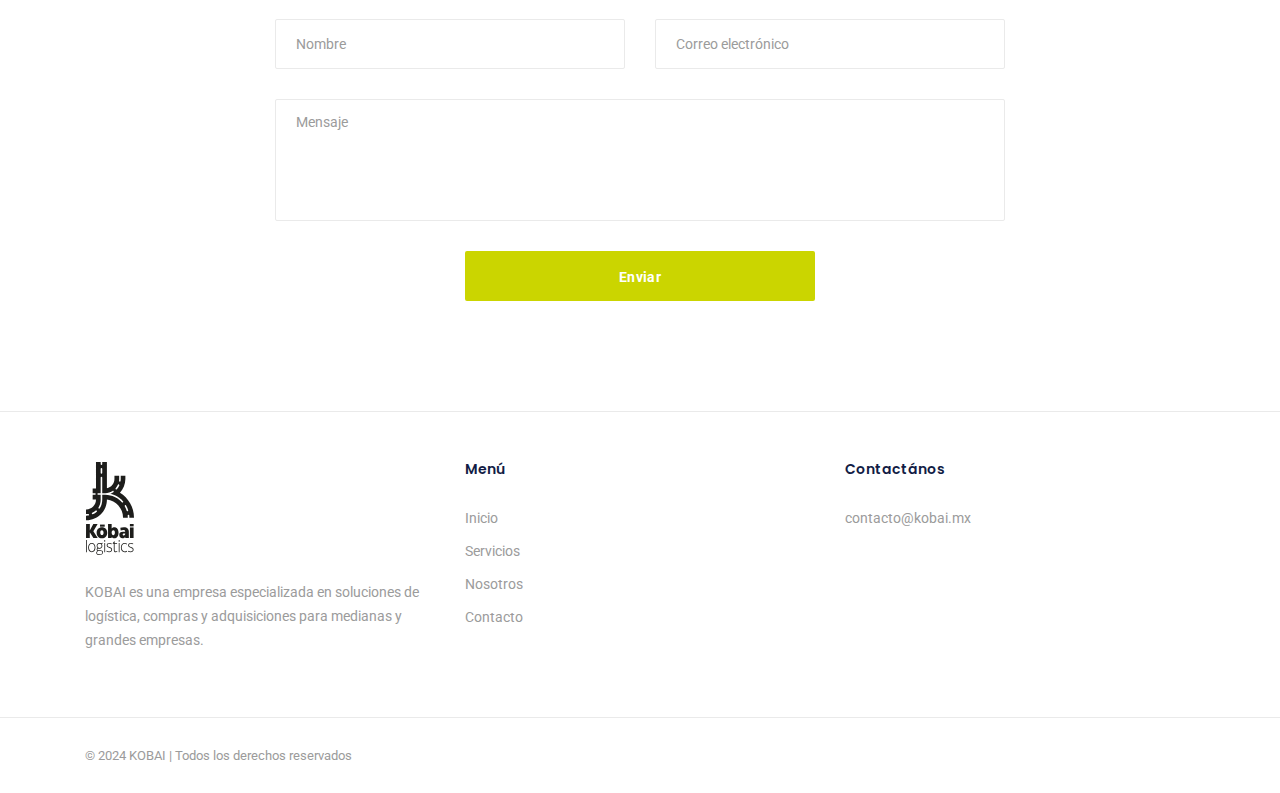
==== commit 5aa9371a: "cambios en segmentacion de servicios" ====
--- a/index.html
+++ b/index.html
@@ -264,7 +264,7 @@
             <div class="service-item">
               <div class="service__icon"><i class="icon-forklift-1"></i></div>
               <div class="service__content">
-                <h4 class="service__title">SERVICIOS DE <br> LOGÍSTICA</h4>
+                <h4 class="service__title">LOGÍSTICA</h4>
                 <p class="service__desc">Desde la gestión de inventarios hasta la distribución, aseguramos una logística eficiente que minimiza costos y mejora los tiempos de entrega.</p>
                 <a href="#ser-log" class="btn btn__white">
                   <span>Ver Más</span><i class="icon-arrow-right"></i>
@@ -276,7 +276,7 @@
             <div class="service-item">
               <div class="service__icon"><i class="icon-search"></i></div>
               <div class="service__content">
-                <h4 class="service__title">SERVICIOS DE <br> COMPRAS</h4>
+                <h4 class="service__title">COMPRAS</h4>
                 <p class="service__desc">Seleccionamos y evaluamos proveedores, optimizamos costos y aseguramos la calidad en cada adquisición para maximizar el rendimiento de tu inversión.</p>
                 <a href="#ser-com" class="btn btn__white">
                   <span>Ver Más</span><i class="icon-arrow-right"></i>
@@ -288,7 +288,7 @@
             <div class="service-item">
               <div class="service__icon"><i class="icon-package-6"></i></div>
               <div class="service__content">
-                <h4 class="service__title">SERVICIOS DE <br> ADQUISICIONES</h4>
+                <h4 class="service__title">ADQUISICIONES</h4>
                 <p class="service__desc">Creamos estrategias de adquisición efectivas y alineadas con tus objetivos, asegurando los mejores términos y decisiones informadas en el mercado.</p>
                 <a href="#ser-adq" class="btn btn__white">
                   <span>Ver Más</span><i class="icon-arrow-right"></i>
@@ -657,10 +657,7 @@
               </div>
             </div><!-- /.col-lg-4 -->
 
-            <div class="col-6 col-sm-6 col-md-3 col-lg-2 footer__widget footer__widget-nav">
-            </div><!-- /.col-lg-2 -->
-
-            <div class="col-6 col-sm-6 col-md-3 col-lg-2 footer__widget footer__widget-nav">
+            <div class="col-6 col-sm-6 col-md-3 col-lg-4 footer__widget footer__widget-nav">
               <h6 class="footer__widget-title">Menú</h6>
               <div class="footer__widget-content">
                 <nav>
@@ -674,10 +671,7 @@
               </div><!-- /.footer-widget-content -->
             </div><!-- /.col-lg-2 -->
             
-            <div class="col-6 col-sm-6 col-md-3 col-lg-2 footer__widget footer__widget-nav">
-            </div><!-- /.col-lg-2 -->
-
-            <div class="col-6 col-sm-6 col-md-3 col-lg-2 footer__widget footer__widget-nav">
+            <div class="col-6 col-sm-6 col-md-3 col-lg-4 footer__widget footer__widget-nav">
               <h6 class="footer__widget-title">Contactános</h6>
               <div class="footer__widget-content">
                 <nav>
--- a/assets/css/style.css
+++ b/assets/css/style.css
@@ -1091,7 +1091,8 @@
   height: 100%;
   z-index: -1;
   /* background-color: rgba(27, 26, 26, 0.15); */
-  background-color: hsl(220deg 72% 33% / 60%);
+  /* background-color: hsl(220deg 72% 33% / 60%); */
+  background: rgb(116 116 116 / 30%);
 }
 
 .bg-overlay-2:before {
@@ -3991,7 +3992,7 @@
 }
 
 #scrollTopBtn:hover {
-  background-color: #ff5e14;
+  background-color: #cbd500;
 }
 
 #scrollTopBtn.actived {
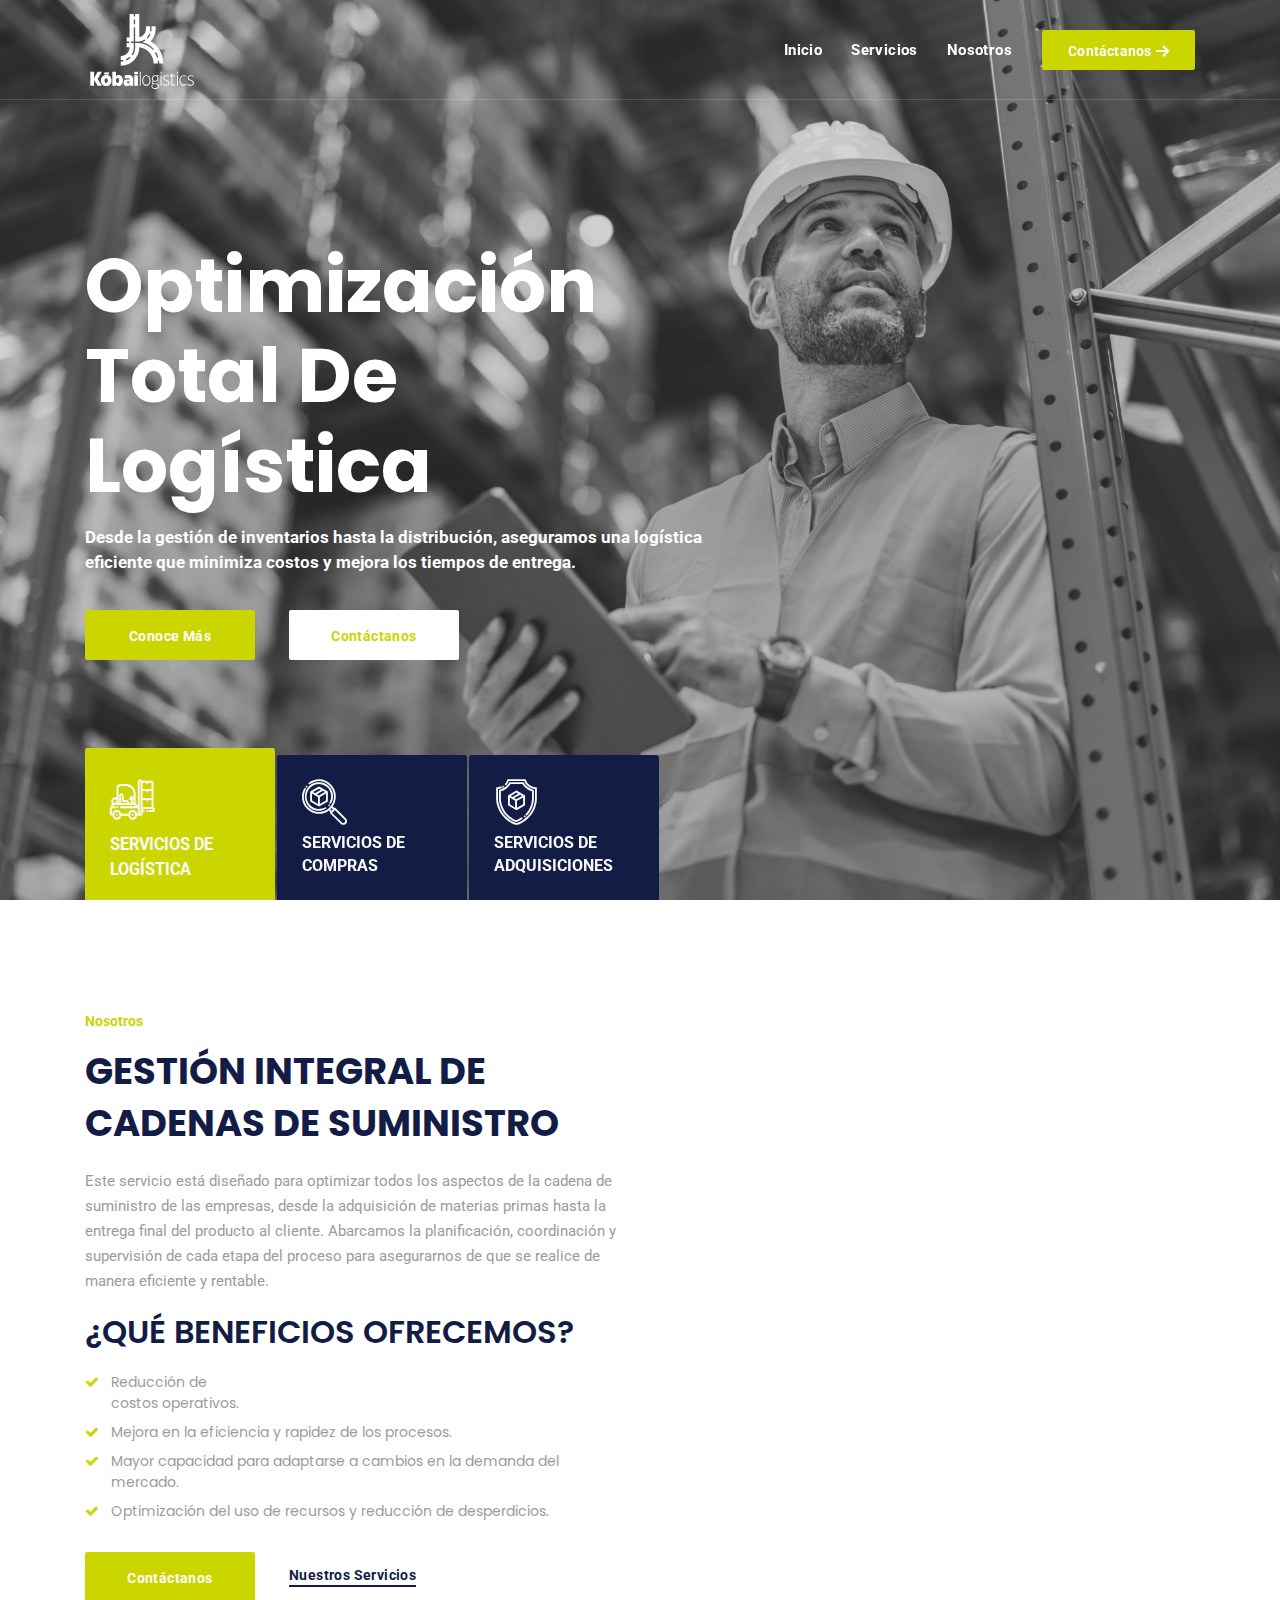
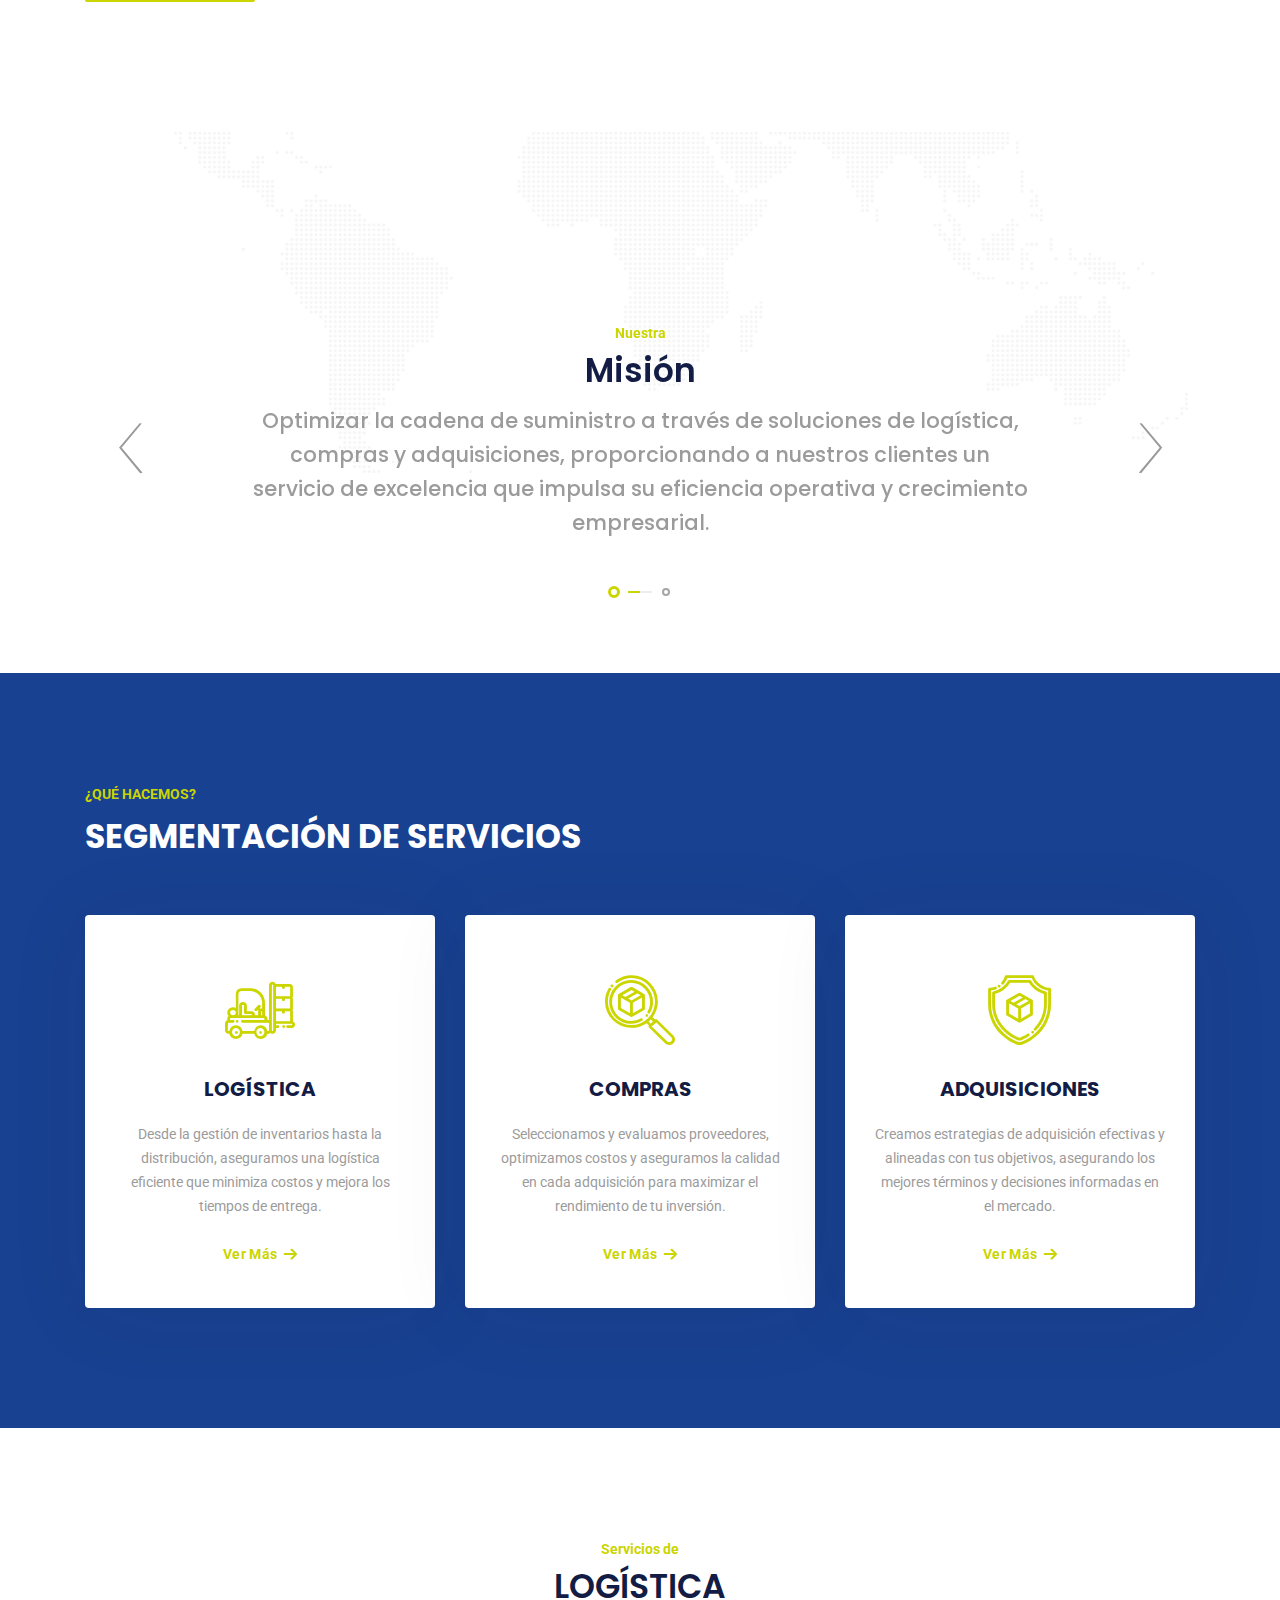
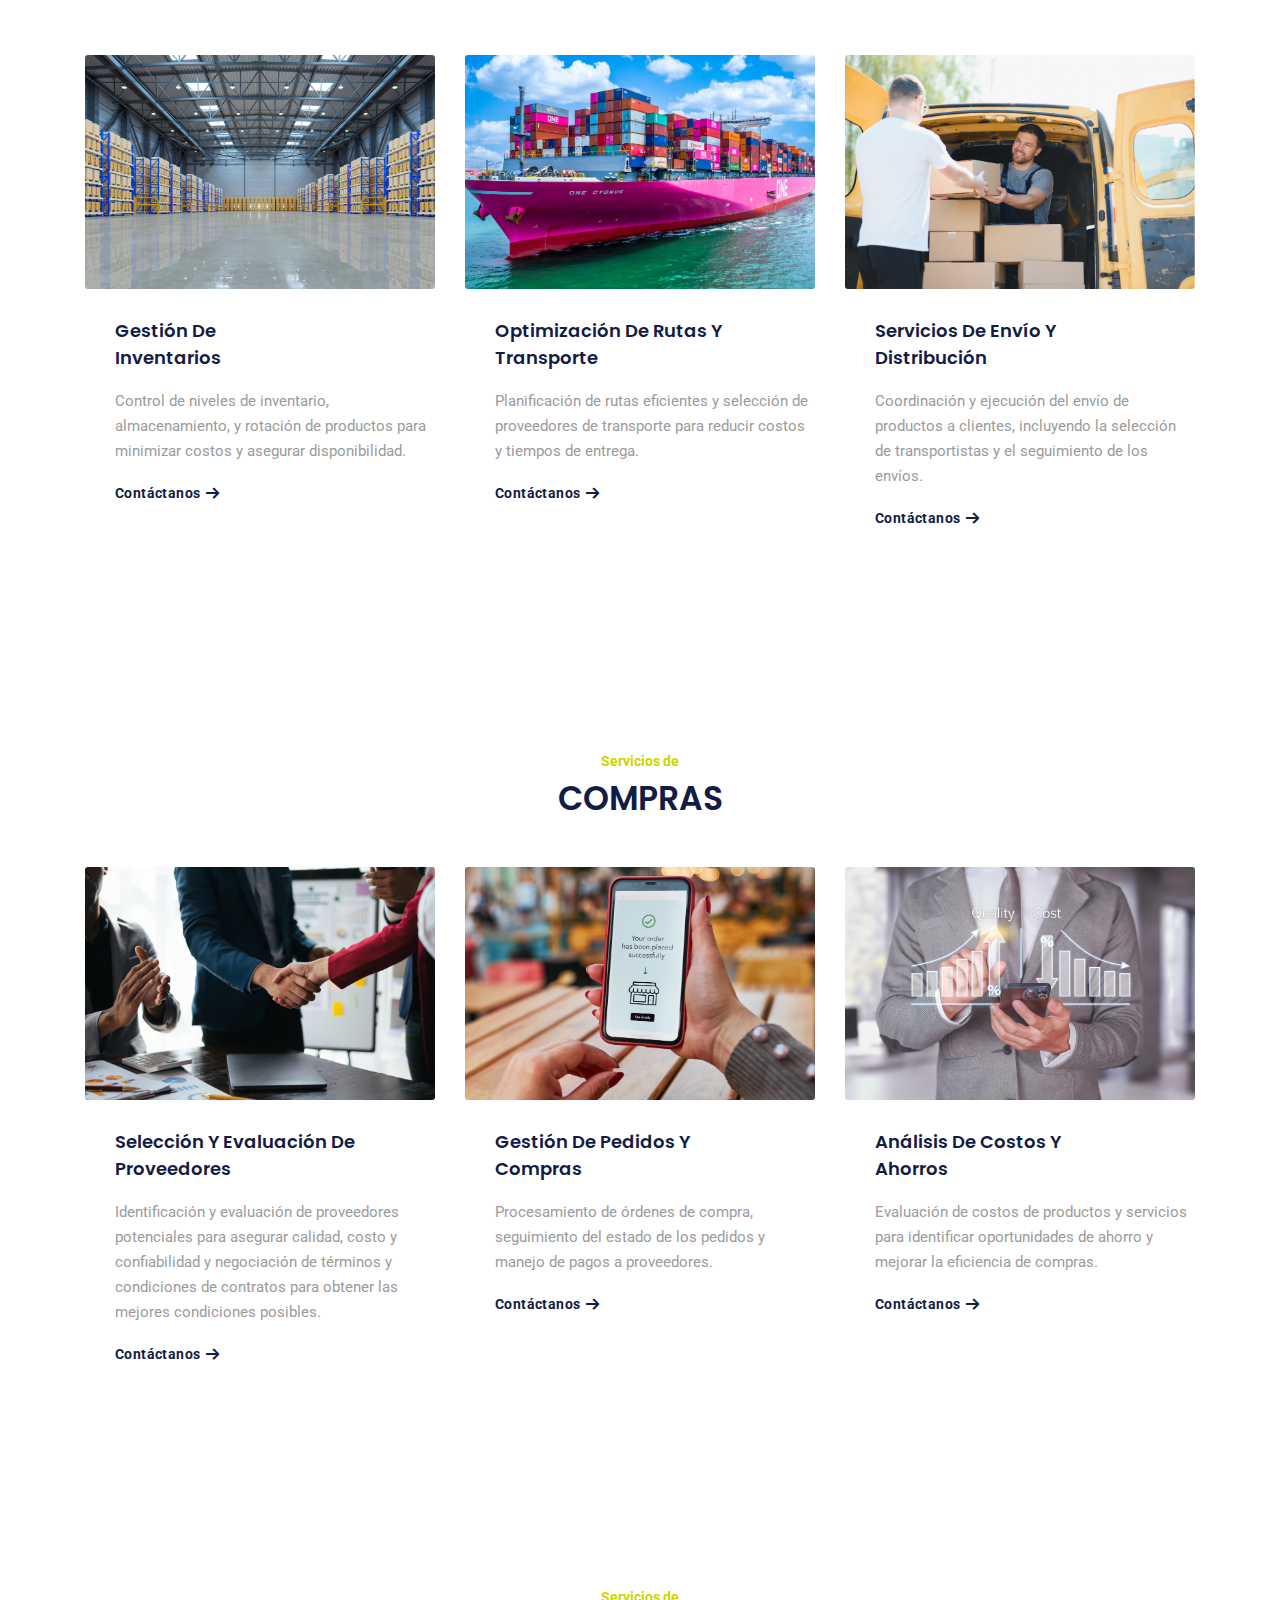
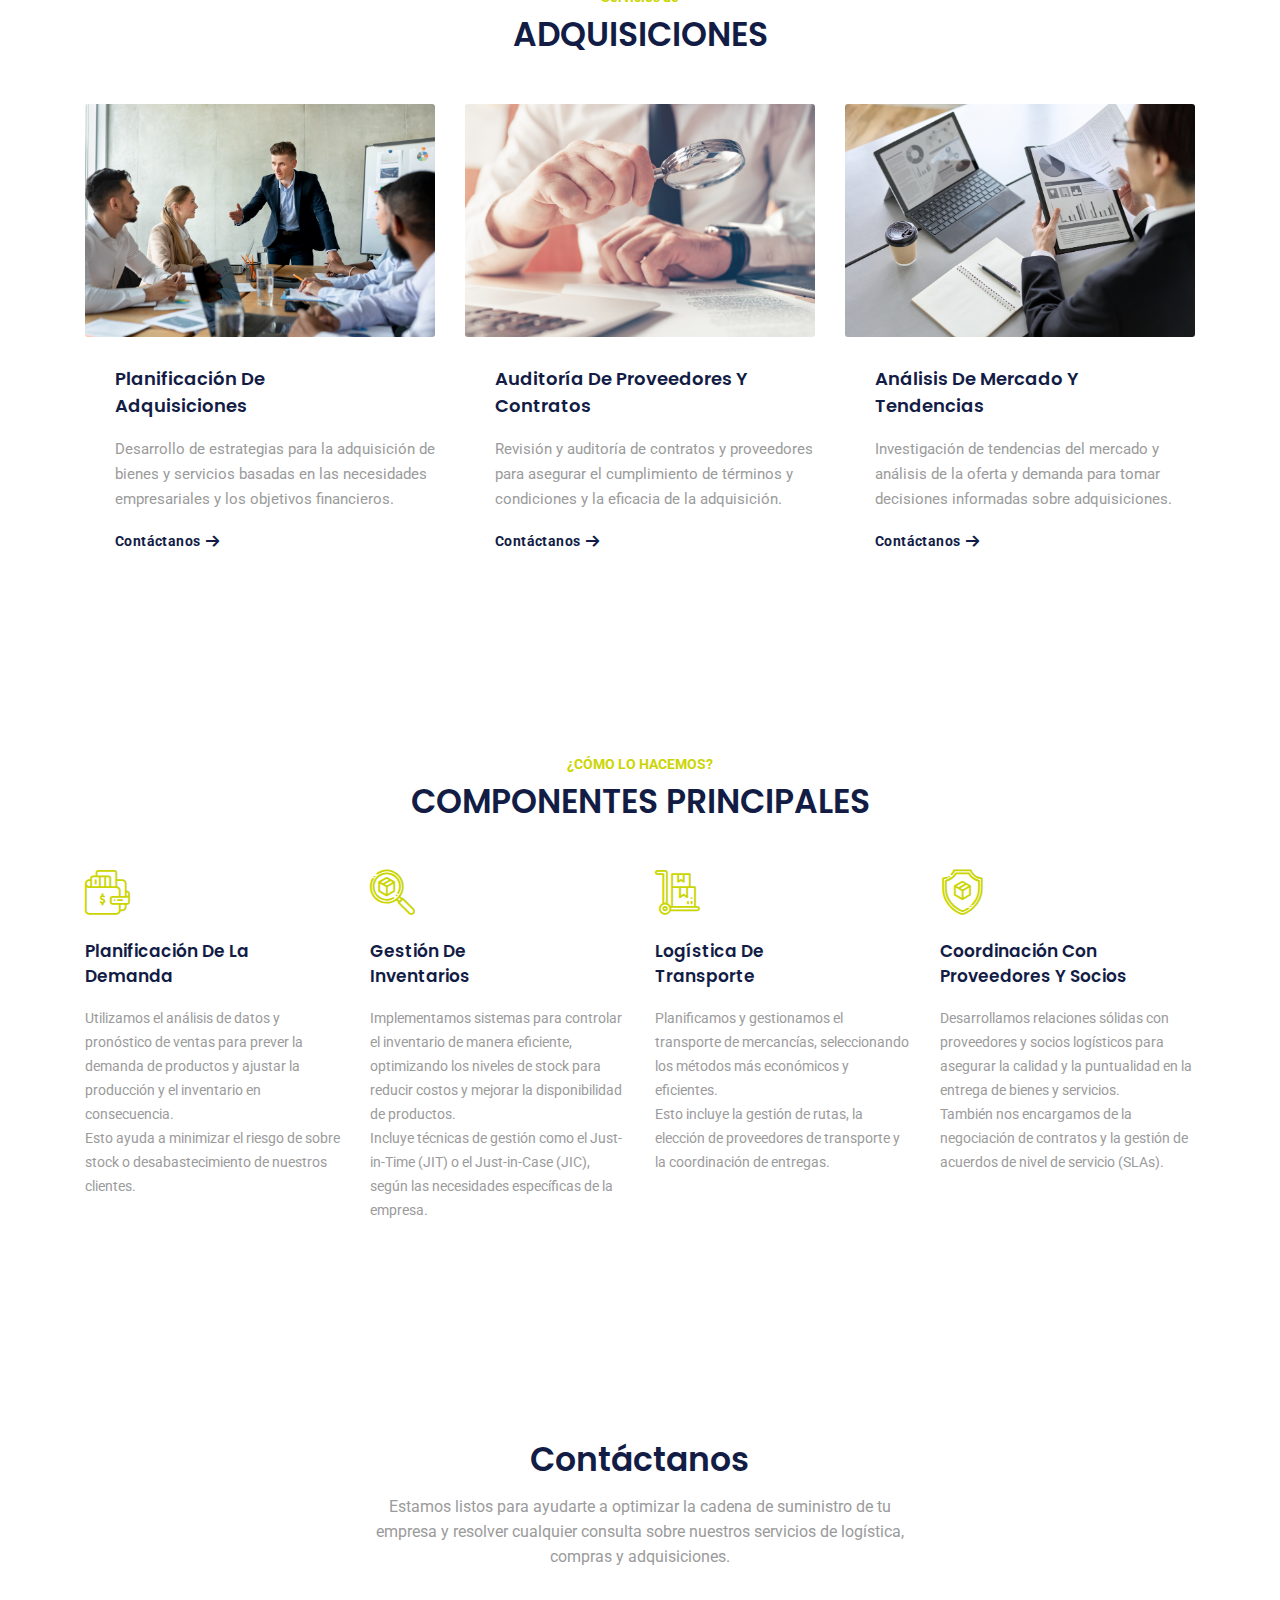
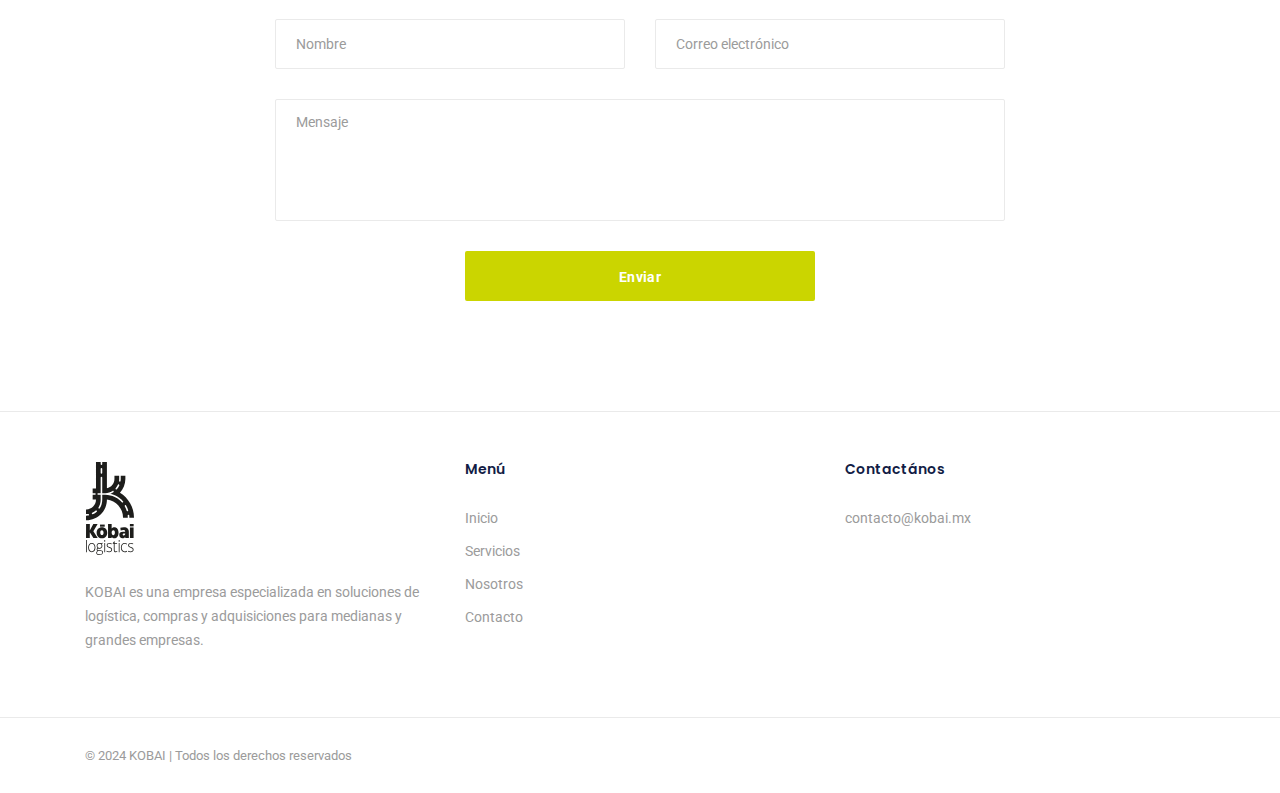
==== commit 2e050751: "titulos de servicios" ====
--- a/index.html
+++ b/index.html
@@ -310,8 +310,8 @@
         <div class="row">
           <div class="col-sm-12 col-md-12 col-lg-6 offset-lg-3">
             <div class="heading text-center mb-50">
-              <span class="heading__subtitle">Servicios</span>
-              <h2 class="heading__title">SERVICIOS DE LOGÍSTICA</h2>
+              <span class="heading__subtitle">Servicios de</span>
+              <h2 class="heading__title">LOGÍSTICA</h2>
               <!-- <p class="heading__desc">Follow our latest news and thoughts which focuses exclusively on insight,
                 industry trends, top news headlines.</p> -->
             </div><!-- /.heading -->
@@ -385,8 +385,8 @@
         <div class="row">
           <div class="col-sm-12 col-md-12 col-lg-6 offset-lg-3">
             <div class="heading text-center mb-50">
-              <span class="heading__subtitle">Servicios</span>
-              <h2 class="heading__title">SERVICIOS DE COMPRAS</h2>
+              <span class="heading__subtitle">Servicios de</span>
+              <h2 class="heading__title">COMPRAS</h2>
               <!-- <p class="heading__desc">Follow our latest news and thoughts which focuses exclusively on insight,
                 industry trends, top news headlines.</p> -->
             </div><!-- /.heading -->
@@ -460,8 +460,8 @@
         <div class="row">
           <div class="col-sm-12 col-md-12 col-lg-6 offset-lg-3">
             <div class="heading text-center mb-50">
-              <span class="heading__subtitle">Servicios</span>
-              <h2 class="heading__title">SERVICIOS DE ADQUISICIONES</h2>
+              <span class="heading__subtitle">Servicios de</span>
+              <h2 class="heading__title">ADQUISICIONES</h2>
               <!-- <p class="heading__desc">Follow our latest news and thoughts which focuses exclusively on insight,
                 industry trends, top news headlines.</p> -->
             </div><!-- /.heading -->
